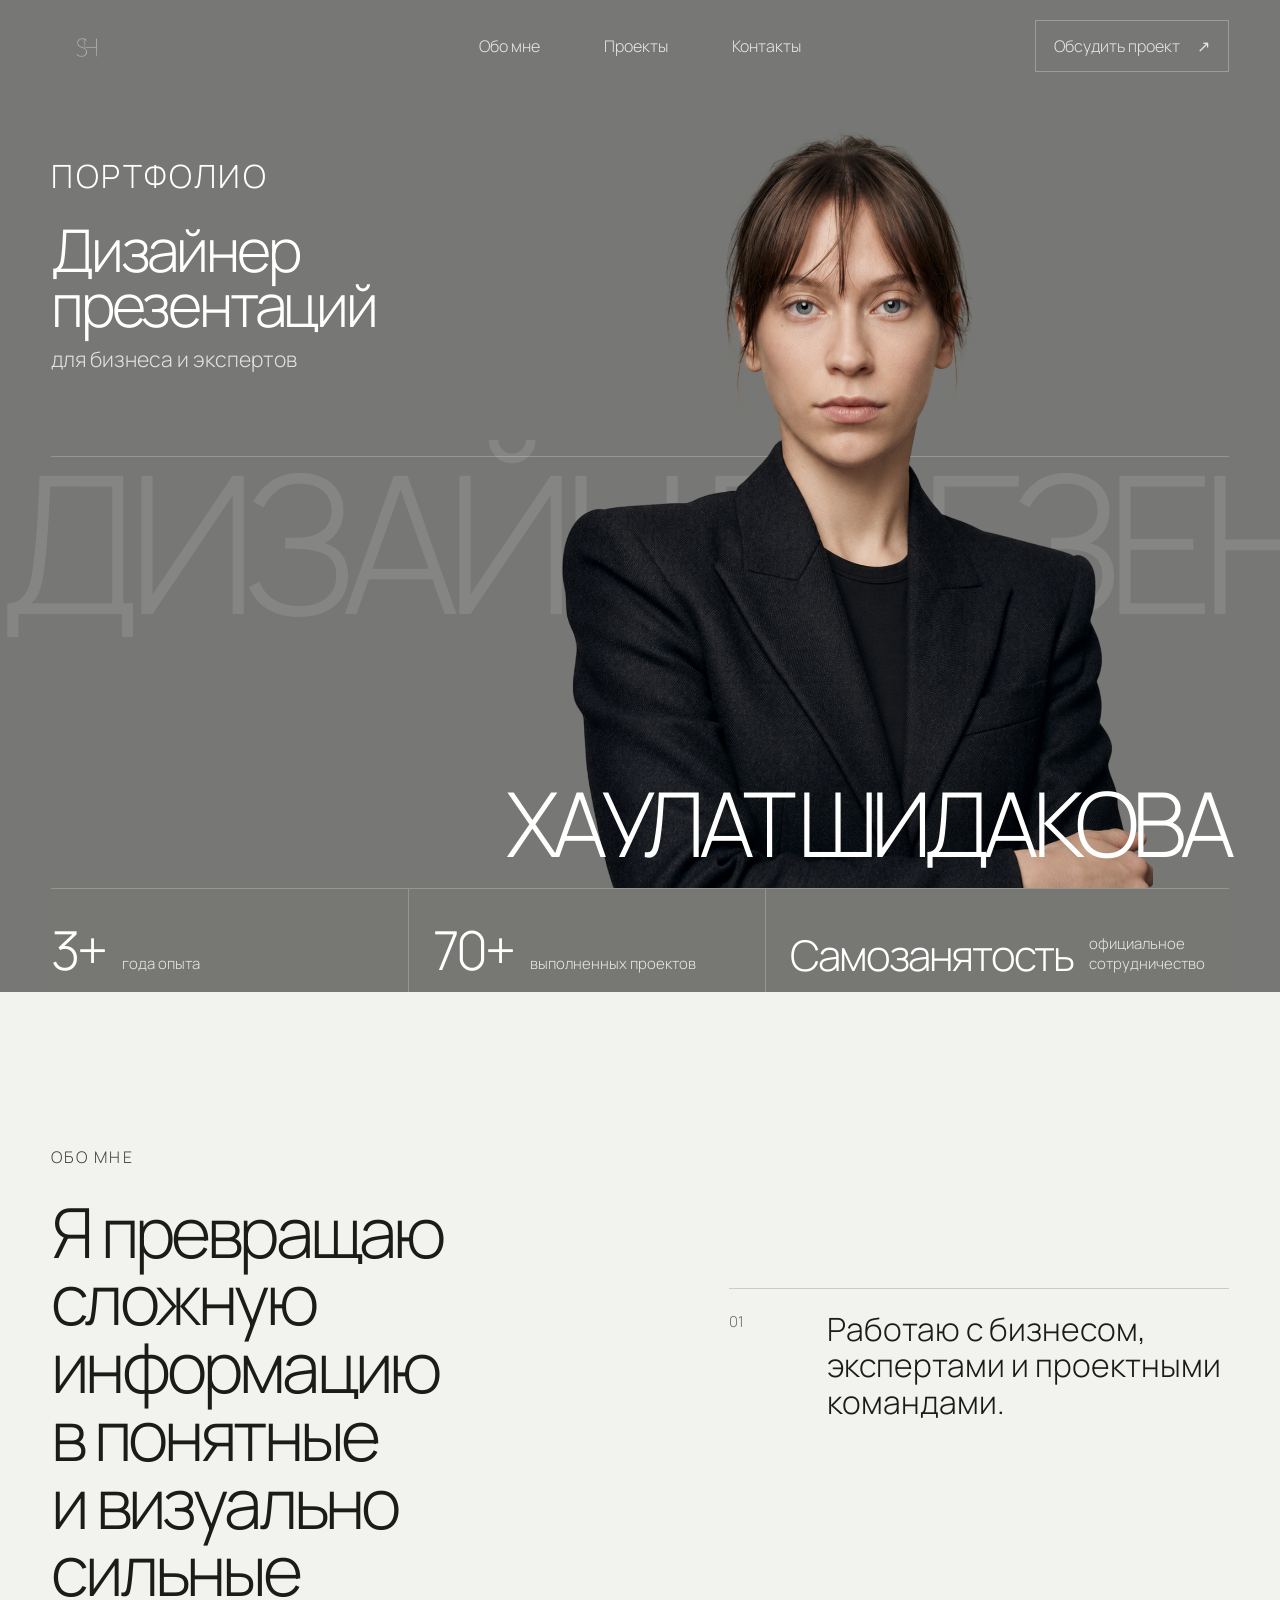
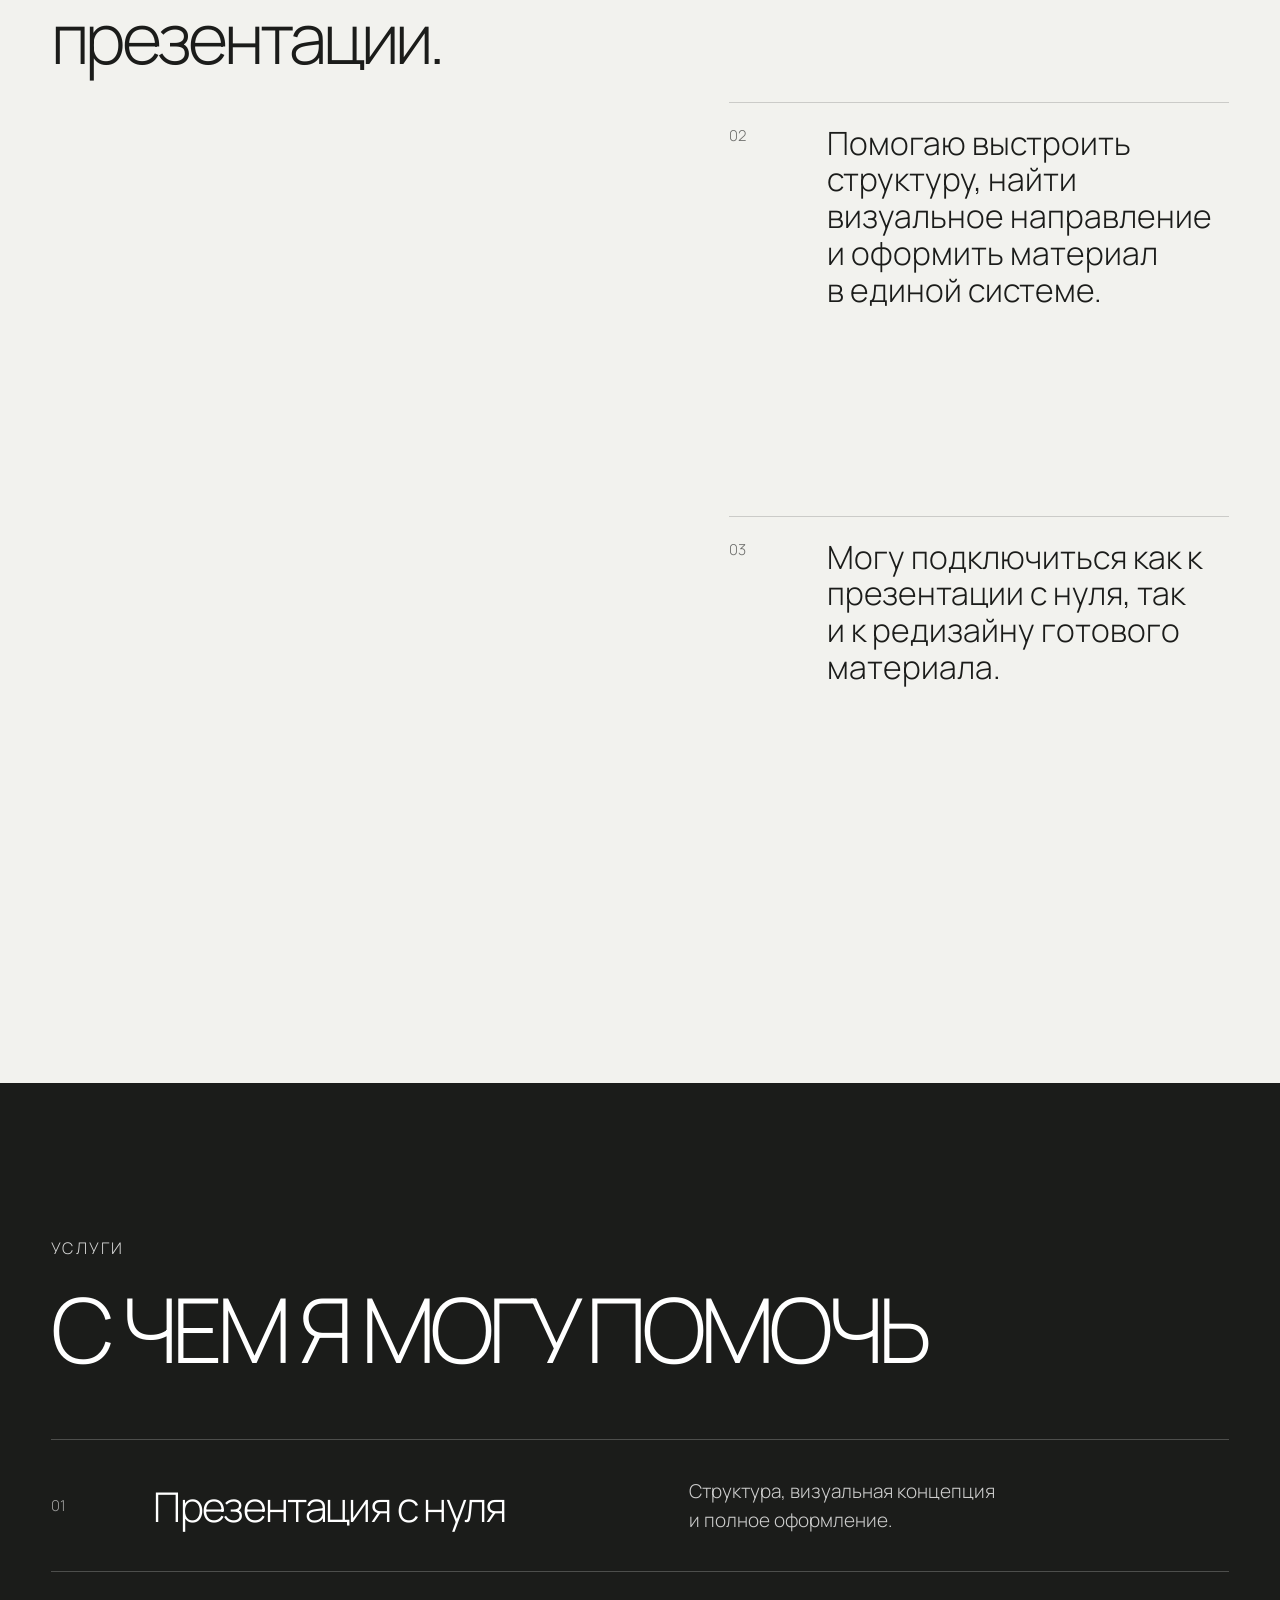
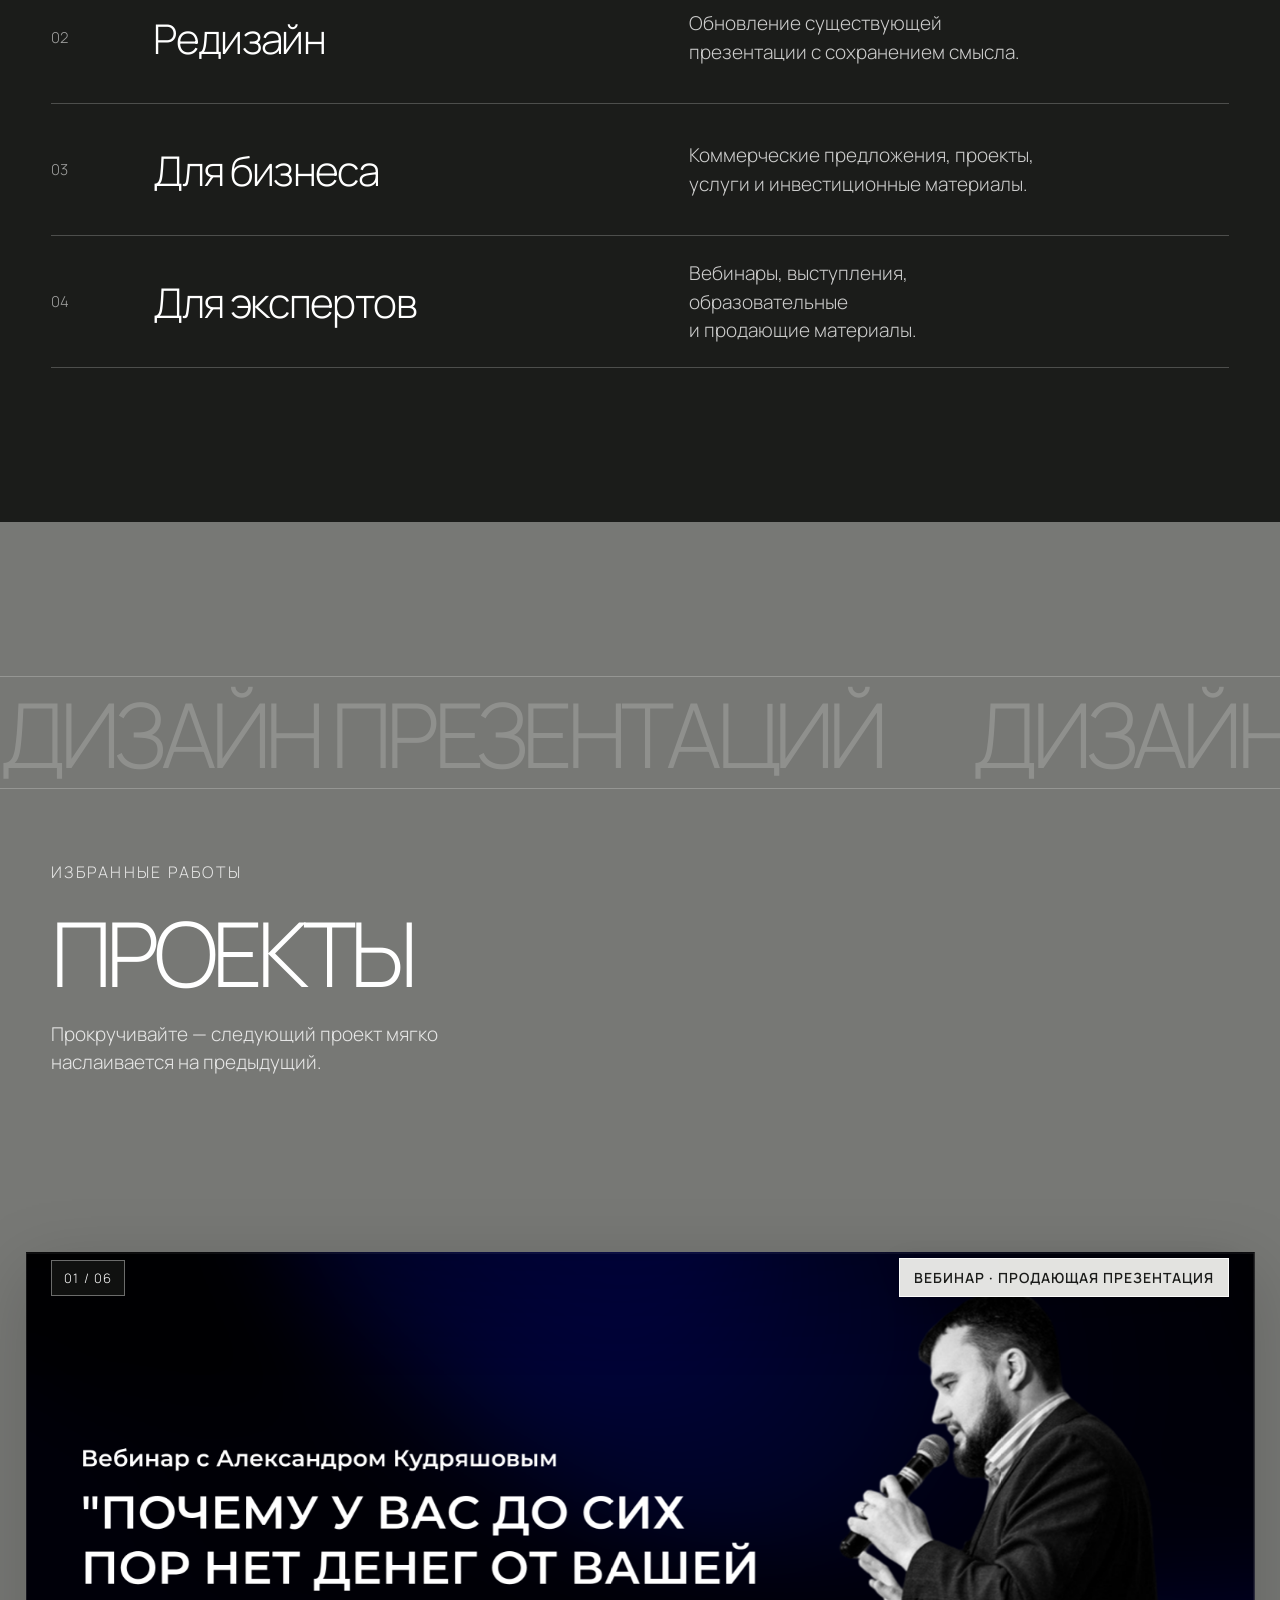
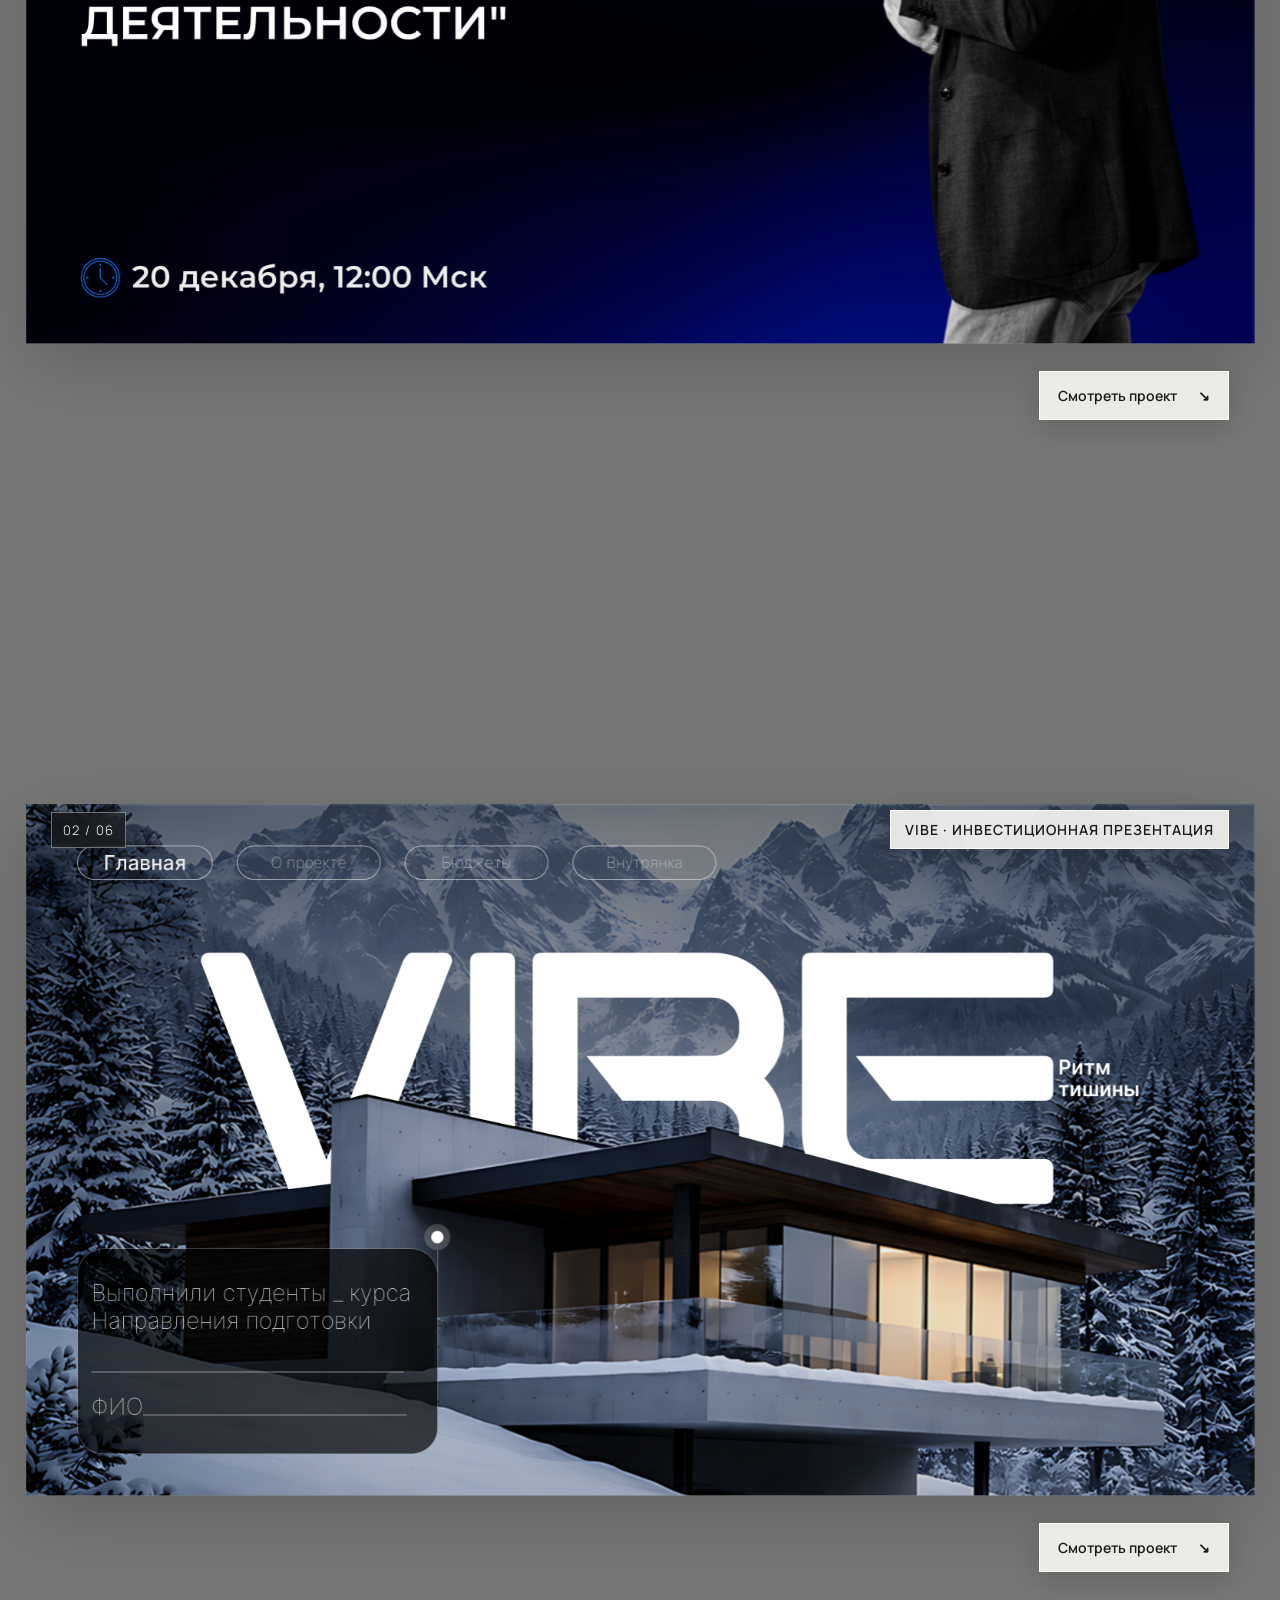
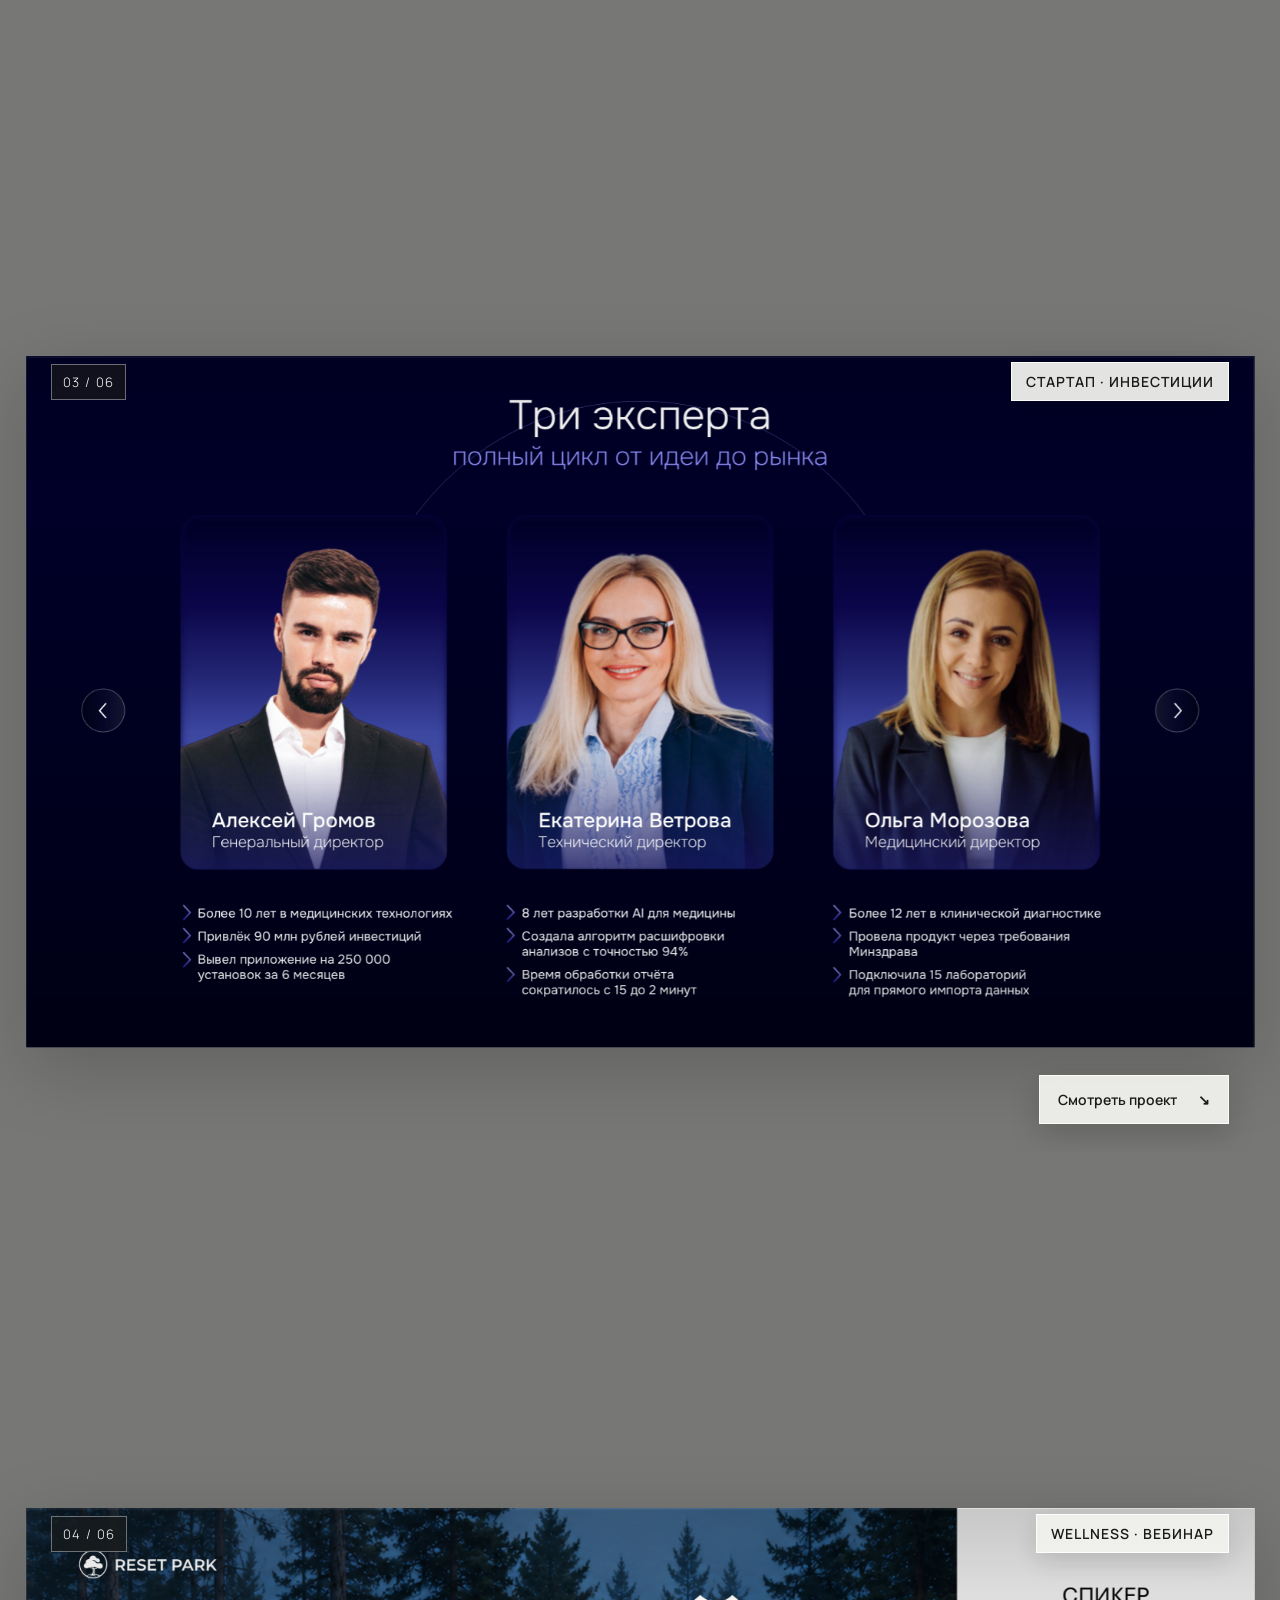
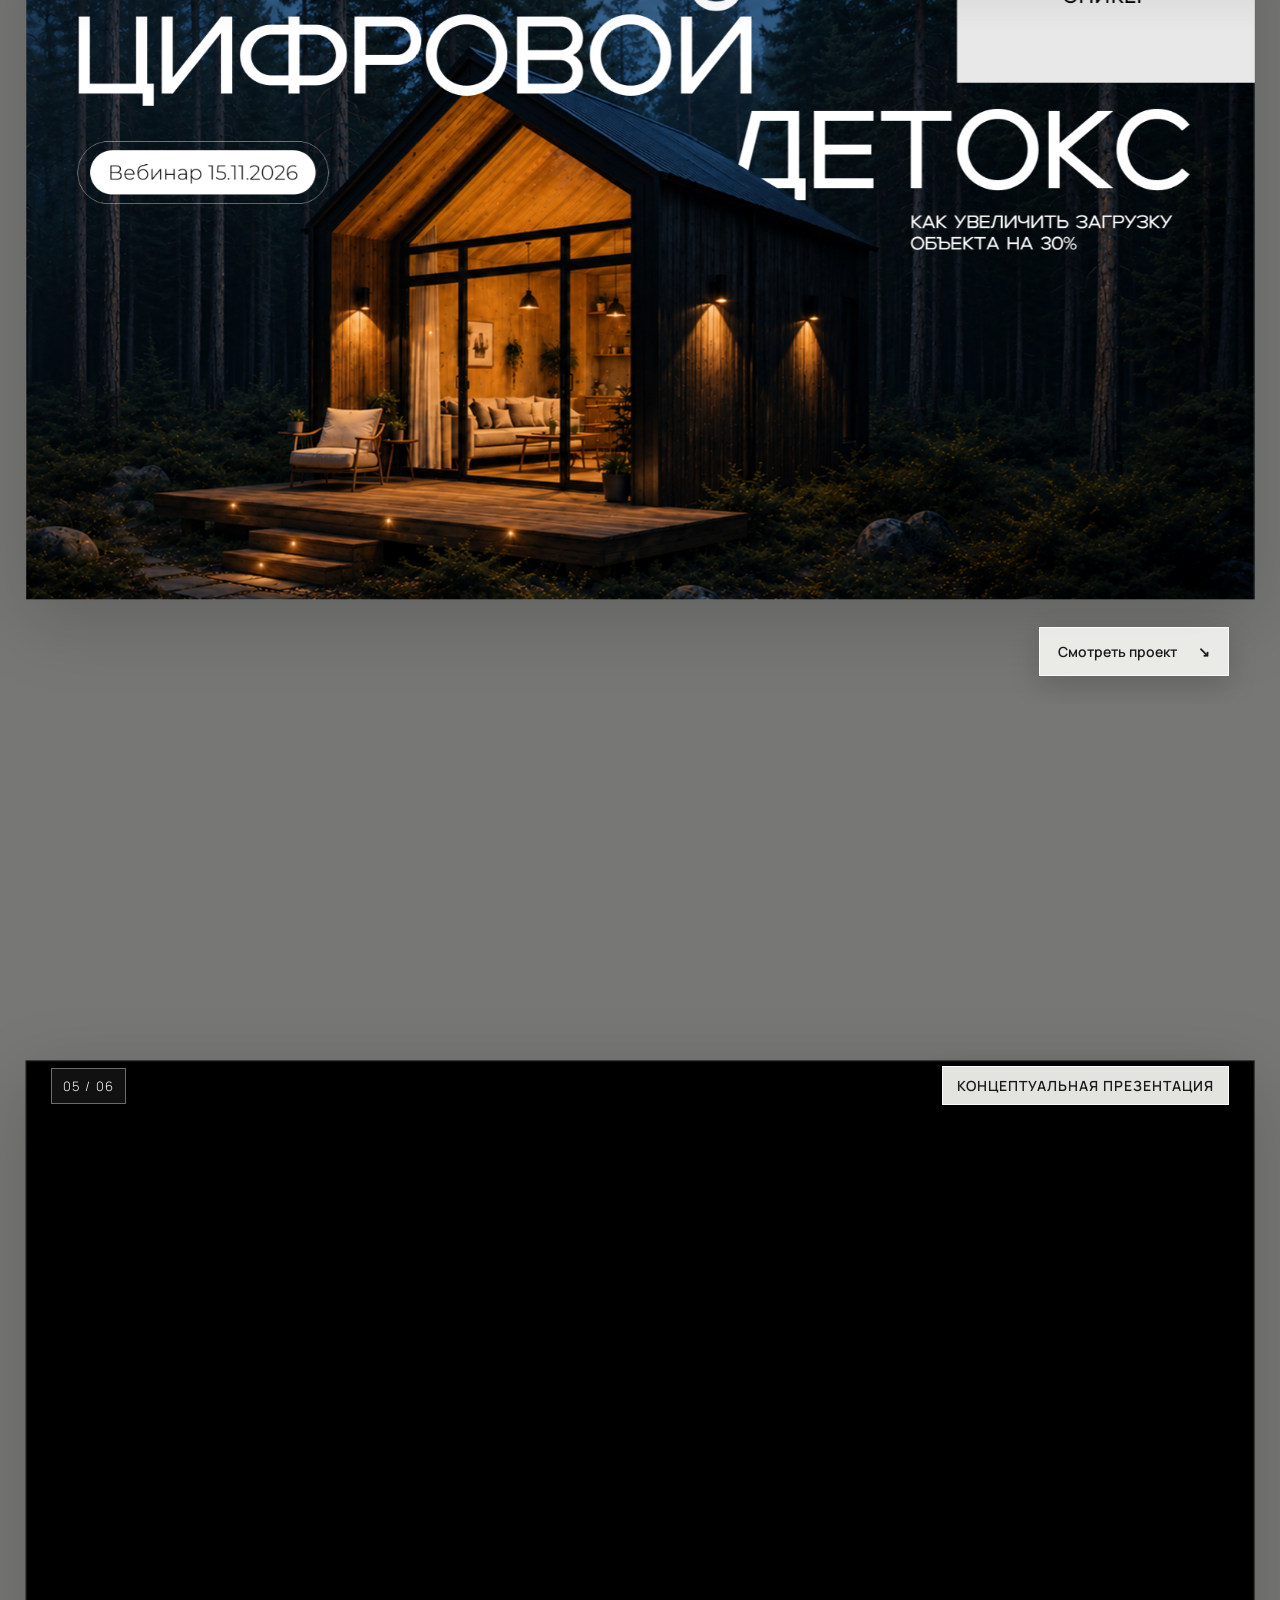
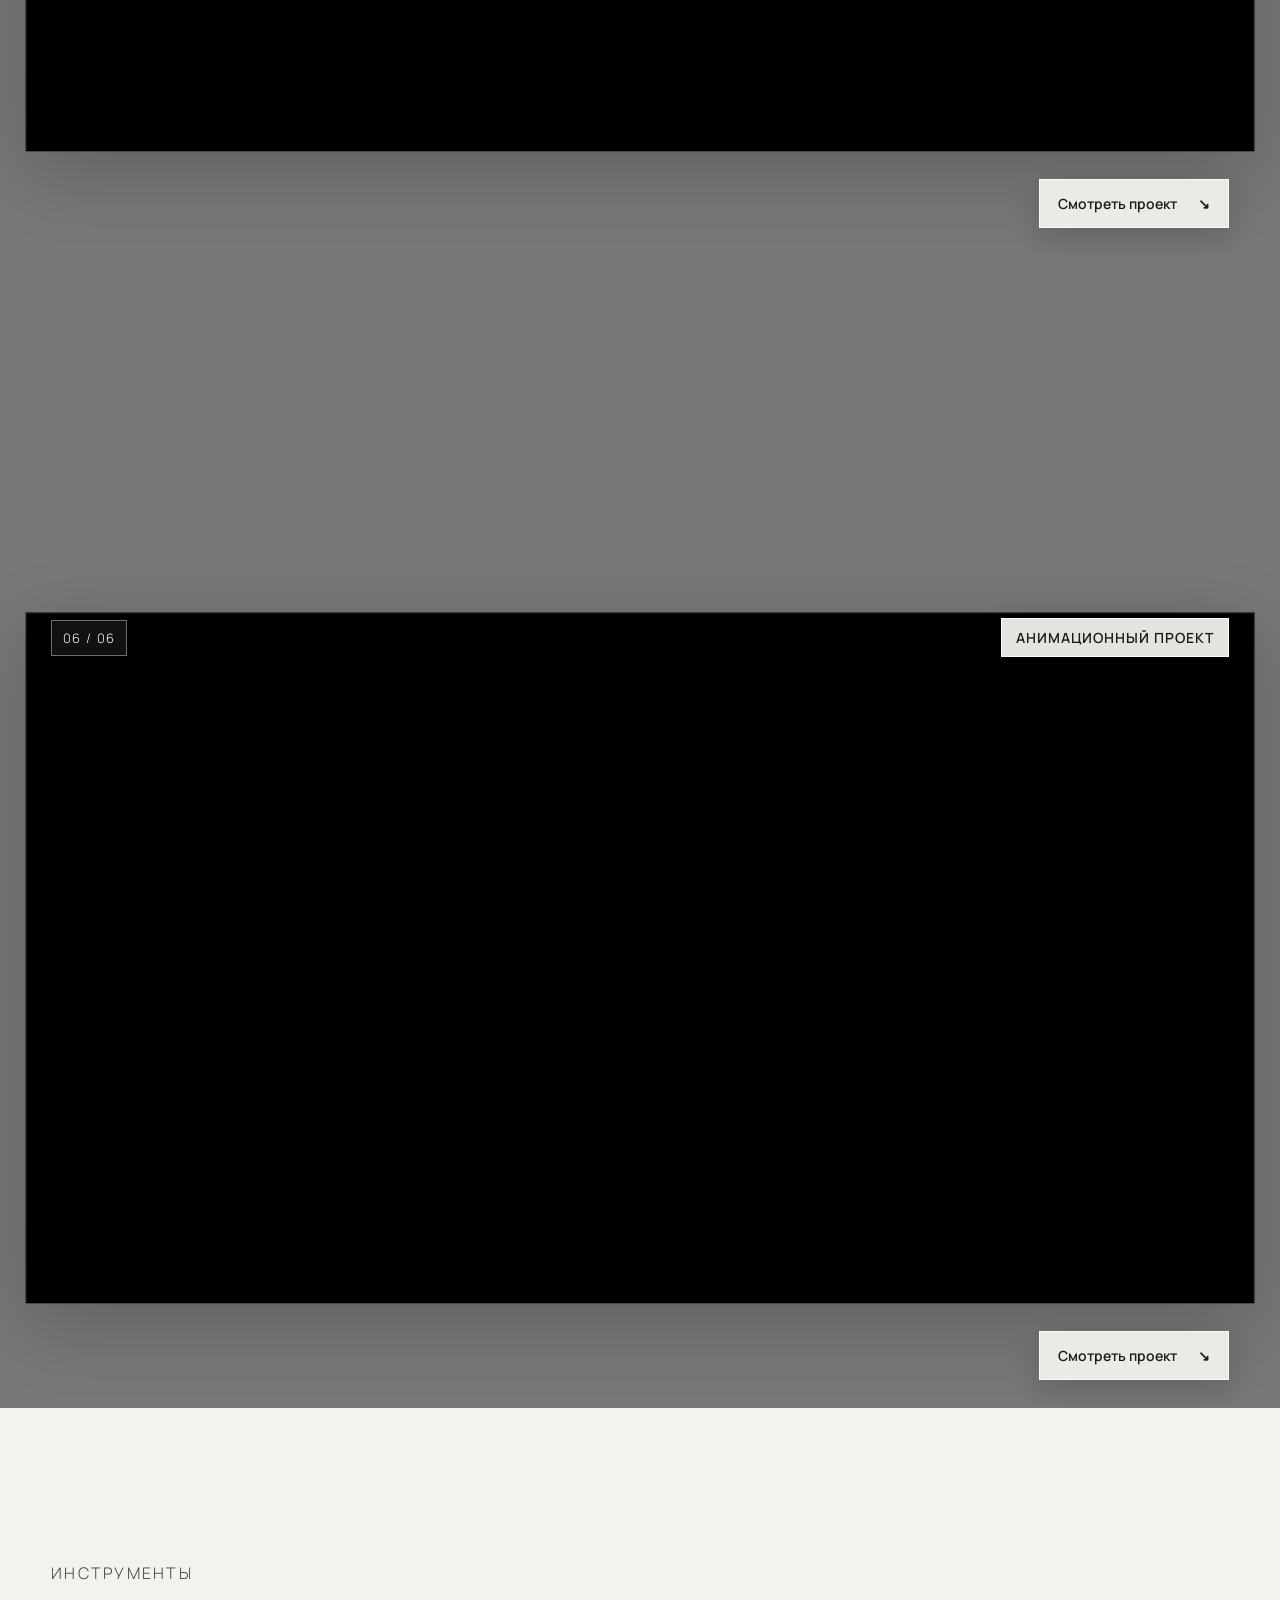
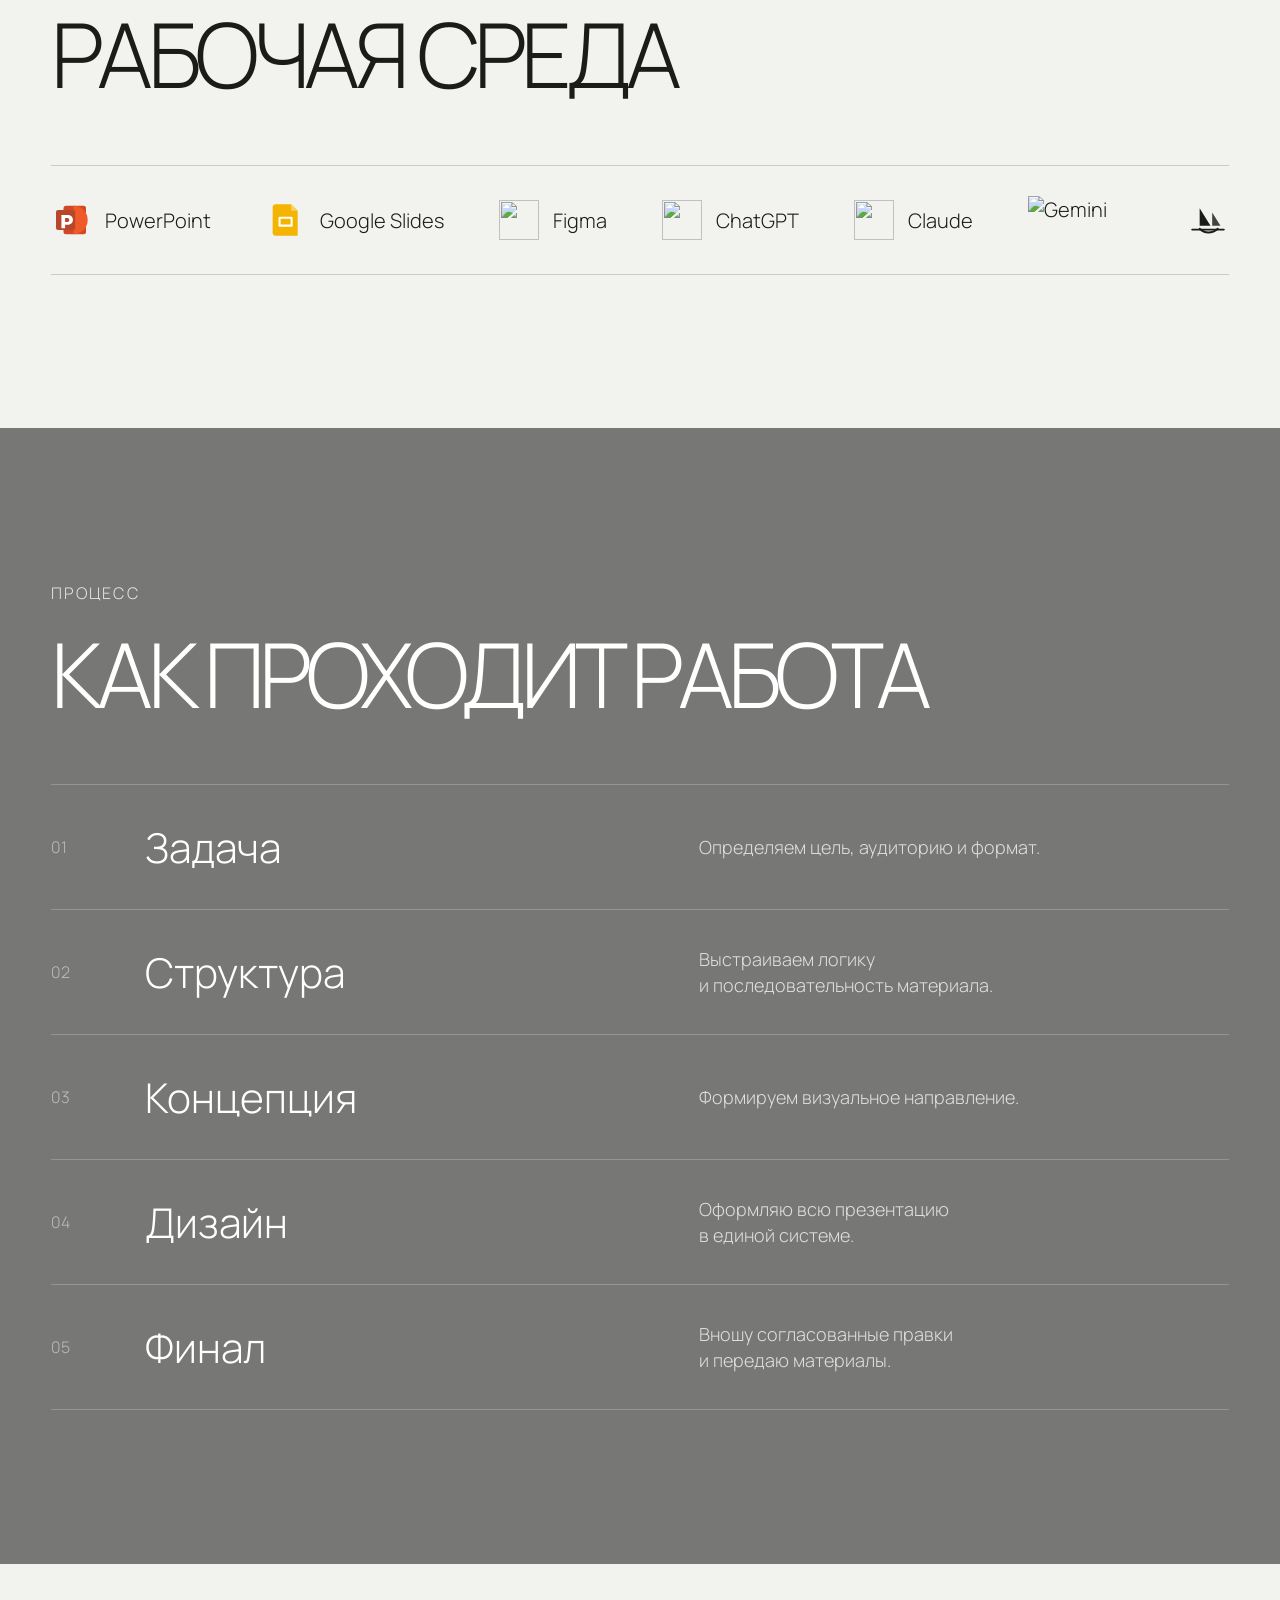
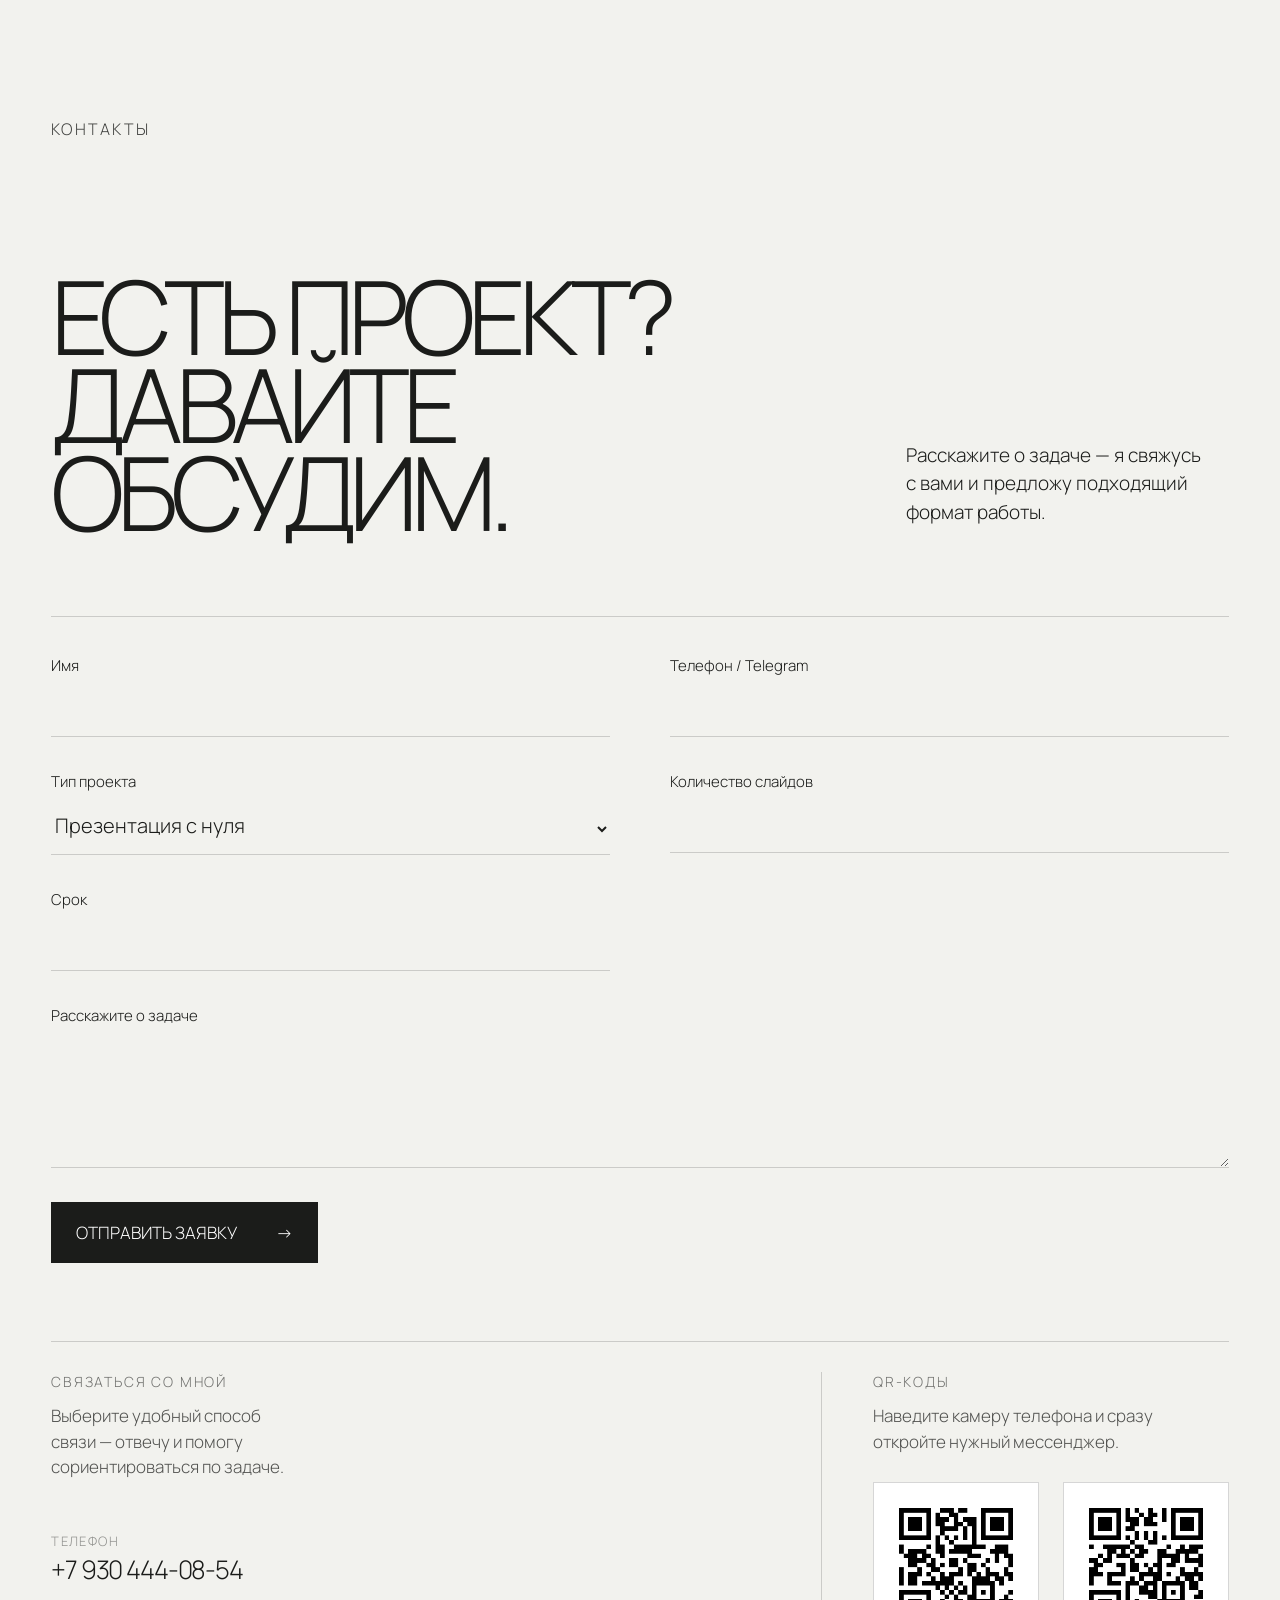
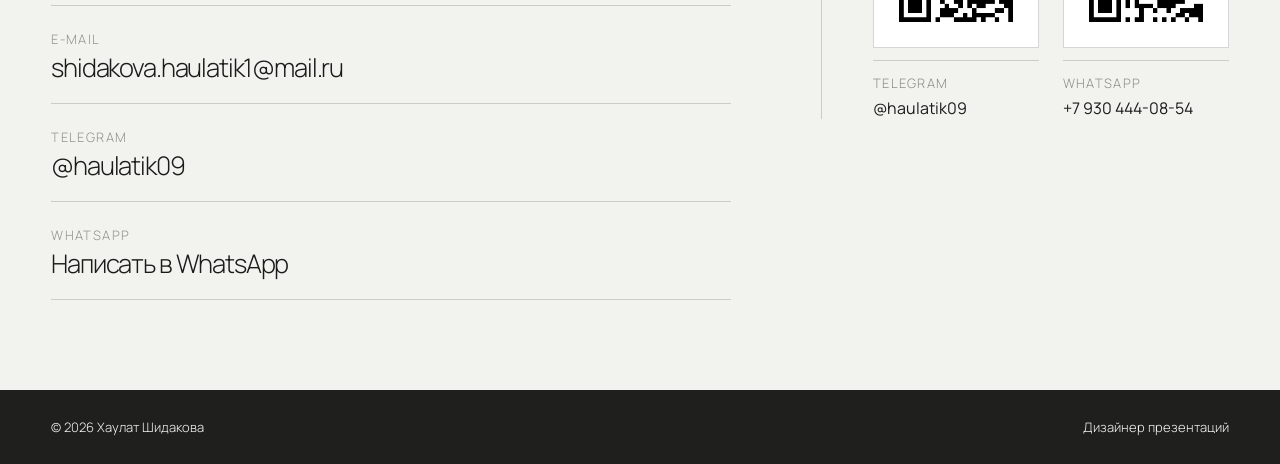
==== index.html @ 5043f8ac "Refresh typography styles on GitHub Pages" ====
<!doctype html>
<html lang="ru">
<head>
  <meta charset="UTF-8" />
  <meta name="viewport" content="width=device-width, initial-scale=1.0" />
  <meta name="description" content="Хаулат Шидакова — дизайнер презентаций для бизнеса и экспертов." />
  <title>Хаулат Шидакова — дизайнер презентаций</title>
  <link rel="preconnect" href="https://fonts.googleapis.com">
  <link rel="preconnect" href="https://fonts.gstatic.com" crossorigin>
  <link href="https://fonts.googleapis.com/css2?family=Manrope:wght@300;400;500;600&display=swap" rel="stylesheet">
  <link rel="preload" as="image" href="assetsportrait-main.png.png" fetchpriority="high" />
  <link rel="stylesheet" href="styles.css?v=20261004-1150" />
  <script src="https://code.iconify.design/iconify-icon/2.1.0/iconify-icon.min.js" defer></script>
  <script src="script.js?v=20261004-0218" defer></script>
</head>
<body>
  <div class="page-grid" aria-hidden="true"></div>

  <header class="site-header">
    <a class="brand" href="#top" aria-label="На главную">
      <img src="assetssh-logo.png.png" alt="SH" class="brand-logo" onerror="this.style.display='none';this.nextElementSibling.style.display='block'">
      <span class="brand-fallback">SH</span>
    </a>
    <nav class="nav" aria-label="Основная навигация">
      <a href="#about">Обо мне</a>
      <a href="#projects">Проекты</a>
      <a href="#contacts">Контакты</a>
    </nav>
    <a class="header-cta" href="#contacts">Обсудить проект <span>↗</span></a>
  </header>

  <main id="top">
    <section class="hero" aria-labelledby="hero-title">
      <div class="hero-ghost" aria-hidden="true">ДИЗАЙН ПРЕЗЕНТАЦИЙ</div>

      <div class="hero-grid">
        <div class="hero-intro reveal">
          <p class="eyebrow">ПОРТФОЛИО</p>
          <h1 id="hero-title">Дизайнер презентаций</h1>
          <p class="hero-niche">для бизнеса и экспертов</p>
        </div>

        <figure class="hero-portrait reveal">
          <img src="assetsportrait-main.png.png" alt="Хаулат Шидакова" fetchpriority="high" decoding="async" onload="this.closest('.hero-portrait').classList.add('photo-ready')" />
          <figcaption class="asset-note">Портрет</figcaption>
        </figure>

        <div class="hero-name reveal" aria-label="Хаулат Шидакова">
          <span>ХАУЛАТ ШИДАКОВА</span>
        </div>
      </div>

      <div class="hero-stats reveal">
        <div class="stat"><strong>3+</strong><span>года опыта</span></div>
        <div class="stat"><strong>70+</strong><span>выполненных проектов</span></div>
        <div class="stat stat-wide"><strong>Самозанятость</strong><span>официальное сотрудничество</span></div>
      </div>
    </section>

    <section class="about section" id="about">
      <div class="section-kicker">ОБО МНЕ</div>
      <div class="about-layout">
        <div class="about-sticky">
          <p>Я превращаю сложную информацию в понятные и визуально сильные презентации.</p>
        </div>
        <div class="about-story">
          <article class="about-step reveal"><span>01</span><p>Работаю с бизнесом, экспертами и проектными командами.</p></article>
          <article class="about-step reveal"><span>02</span><p>Помогаю выстроить структуру, найти визуальное направление и оформить материал в единой системе.</p></article>
          <article class="about-step reveal"><span>03</span><p>Могу подключиться как к презентации с нуля, так и к редизайну готового материала.</p></article>
        </div>
      </div>
    </section>

    <section class="services section" aria-labelledby="services-title">
      <div class="section-kicker">УСЛУГИ</div>
      <h2 class="section-title" id="services-title">С ЧЕМ Я МОГУ ПОМОЧЬ</h2>
      <div class="service-list">
        <div class="service-row"><span>01</span><h3>Презентация с нуля</h3><p>Структура, визуальная концепция и полное оформление.</p><i>↗</i></div>
        <div class="service-row"><span>02</span><h3>Редизайн</h3><p>Обновление существующей презентации с сохранением смысла.</p><i>↗</i></div>
        <div class="service-row"><span>03</span><h3>Для бизнеса</h3><p>Коммерческие предложения, проекты, услуги и инвестиционные материалы.</p><i>↗</i></div>
        <div class="service-row"><span>04</span><h3>Для экспертов</h3><p>Вебинары, выступления, образовательные и продающие материалы.</p><i>↗</i></div>
      </div>
    </section>

    <section class="projects section" id="projects" aria-labelledby="projects-title">
      <div class="projects-marquee" aria-hidden="true">
        <div class="projects-marquee-track">
          <span>ДИЗАЙН ПРЕЗЕНТАЦИЙ</span>
          <span>ДИЗАЙН ПРЕЗЕНТАЦИЙ</span>
        </div>
      </div>

      <div class="projects-heading">
        <div class="section-kicker">ИЗБРАННЫЕ РАБОТЫ</div>
        <h2 class="section-title" id="projects-title">ПРОЕКТЫ</h2>
        <p>Прокручивайте — следующий проект мягко наслаивается на предыдущий.</p>
      </div>

      <div class="project-stack" id="projectStack">
        <article class="project-stage" data-project="webinar">
          <div class="project-card project-card--dark">
            <div class="project-meta"><span>01 / 06</span><span>ВЕБИНАР · ПРОДАЮЩАЯ ПРЕЗЕНТАЦИЯ</span></div>
            <figure class="project-media open-project" data-project="webinar" role="button" tabindex="0" aria-label="Открыть проект">
              <img src="assetsprojectswebinar-cover.png.png" alt="Продающая презентация для вебинара" />
              <figcaption class="asset-note">assetsprojectswebinar-cover.png.png</figcaption>
            </figure>
            <button class="project-open-hint open-project" data-project="webinar">Смотреть проект <span>↘</span></button>
          </div>
        </article>

        <article class="project-stage" data-project="vibe">
          <div class="project-card project-card--light">
            <div class="project-meta"><span>02 / 06</span><span>VIBE · ИНВЕСТИЦИОННАЯ ПРЕЗЕНТАЦИЯ</span></div>
            <figure class="project-media open-project" data-project="vibe" role="button" tabindex="0" aria-label="Открыть проект">
              <img src="assetsprojectsvibe-cover.png.png" alt="VIBE — инвестиционная презентация" />
              <figcaption class="asset-note">assetsprojectsvibe-cover.png.png</figcaption>
            </figure>
            <button class="project-open-hint open-project" data-project="vibe">Смотреть проект <span>↘</span></button>
          </div>
        </article>

        <article class="project-stage" data-project="investors">
          <div class="project-card project-card--dark">
            <div class="project-meta"><span>03 / 06</span><span>СТАРТАП · ИНВЕСТИЦИИ</span></div>
            <figure class="project-media open-project" data-project="investors" role="button" tabindex="0" aria-label="Открыть проект">
              <img src="assetsprojectsinvestors-cover.png.png" alt="Презентация для инвесторов" />
              <figcaption class="asset-note">assetsprojectsinvestors-cover.png.png</figcaption>
            </figure>
            <button class="project-open-hint open-project" data-project="investors">Смотреть проект <span>↘</span></button>
          </div>
        </article>

        <article class="project-stage" data-project="detox">
          <div class="project-card project-card--light">
            <div class="project-meta"><span>04 / 06</span><span>WELLNESS · ВЕБИНАР</span></div>
            <figure class="project-media open-project" data-project="detox" role="button" tabindex="0" aria-label="Открыть проект">
              <img src="assetsprojectsdigital-detox-cover.png.png" alt="Цифровой детокс" />
              <figcaption class="asset-note">assetsprojectsdigital-detox-cover.png.png</figcaption>
            </figure>
            <button class="project-open-hint open-project" data-project="detox">Смотреть проект <span>↘</span></button>
          </div>
        </article>

        <article class="project-stage" data-project="alyi-put">
          <div class="project-card project-card--dark">
            <div class="project-meta"><span>05 / 06</span><span>КОНЦЕПТУАЛЬНАЯ ПРЕЗЕНТАЦИЯ</span></div>
            <figure class="project-media open-project" data-project="alyi-put" role="button" tabindex="0" aria-label="Открыть проект">
              <video class="project-video" src="alyi-put.mp4.mp4" autoplay muted loop playsinline preload="metadata" aria-label="Алый Путь — анимированный титульный слайд"></video>
            </figure>
            <button class="project-open-hint open-project" data-project="alyi-put">Смотреть проект <span>↘</span></button>
          </div>
        </article>

        <article class="project-stage" data-project="animated">
          <div class="project-card project-card--light">
            <div class="project-meta"><span>06 / 06</span><span>АНИМАЦИОННЫЙ ПРОЕКТ</span></div>
            <figure class="project-media open-project" data-project="animated" role="button" tabindex="0" aria-label="Открыть проект">
              <video class="project-video" src="animated-project.mp4.mp4" autoplay muted loop playsinline preload="metadata" aria-label="Анимационный проект"></video>
            </figure>
            <button class="project-open-hint open-project" data-project="animated">Смотреть проект <span>↘</span></button>
          </div>
        </article>
      </div>
    </section>

    <section class="tools section" aria-labelledby="tools-title">
      <div class="section-kicker">ИНСТРУМЕНТЫ</div>
      <h2 class="section-title" id="tools-title">РАБОЧАЯ СРЕДА</h2>
      <div class="tool-marquee" aria-label="Инструменты">
        <div class="tool-track">
          <div class="tool-set">
            <div class="tool"><svg class="tool-logo tool-logo--inline" viewBox="0 0 48 48" aria-hidden="true">
  <rect x="15" y="7" width="27" height="34" rx="3" fill="#D24726"/>
  <path d="M27 7a17 17 0 1 1 0 34V7Z" fill="#F05A28"/>
  <rect x="6" y="12" width="23" height="24" rx="2.5" fill="#B7472A"/>
  <path d="M12.5 18h7.1c4.2 0 6.7 2.1 6.7 5.7 0 3.8-2.8 6.1-7.1 6.1h-2.3V34h-4.4V18Zm4.4 3.6v4.7h2c1.9 0 3-.8 3-2.4 0-1.5-1-2.3-2.9-2.3h-2.1Z" fill="#fff"/>
</svg><span>PowerPoint</span></div>
            <div class="tool"><svg class="tool-logo tool-logo--inline" viewBox="0 0 48 48" aria-hidden="true">
  <path d="M12 5h18l8 8v30H12a4 4 0 0 1-4-4V9a4 4 0 0 1 4-4Z" fill="#F4B400"/>
  <path d="M30 5v8h8Z" fill="#F8D15C"/>
  <rect x="15" y="20" width="17" height="12" rx="1.5" fill="#fff"/>
  <rect x="17.5" y="22.5" width="12" height="7" rx=".8" fill="#F4B400"/>
</svg><span>Google Slides</span></div>
            <div class="tool"><img class="tool-logo" src="https://api.iconify.design/logos/figma.svg" alt=""><span>Figma</span></div>
            <div class="tool"><img class="tool-logo" src="https://api.iconify.design/simple-icons/openai.svg" alt=""><span>ChatGPT</span></div>
            <div class="tool"><img class="tool-logo" src="https://api.iconify.design/logos/claude-icon.svg" alt=""><span>Claude</span></div>
            <div class="tool tool--logo-only tool--gemini"><img class="tool-logo tool-logo--wide" src="https://api.iconify.design/logos/google-gemini.svg" alt="Gemini"></div>
            <div class="tool"><svg class="tool-logo tool-logo--inline tool-logo--midjourney" viewBox="0 0 48 48" aria-hidden="true">
  <path d="M5 35.5h38" fill="none" stroke="currentColor" stroke-width="2.2" stroke-linecap="round"/>
  <path d="M14 32V10l13 21H14Z" fill="currentColor"/>
  <path d="M29 31V15l10 16H29Z" fill="currentColor" opacity=".82"/>
  <path d="M14 34.5c3.2 3.3 6.7 4.5 10.5 4.5 4.2 0 8-1.5 11.2-4.5" fill="none" stroke="currentColor" stroke-width="2.2" stroke-linecap="round"/>
</svg><span>Midjourney</span></div>
            <div class="tool tool--logo-only"><img class="tool-logo tool-logo--wide" src="https://api.iconify.design/logos/grok.svg" alt="Grok"></div>
            <div class="tool"><img class="tool-logo" src="https://api.iconify.design/simple-icons/deepseek.svg" alt=""><span>DeepSeek</span></div>
            <div class="tool"><img class="tool-logo" src="https://api.iconify.design/arcticons/yandex-alice.svg" alt=""><span>Алиса</span></div>
          </div>
          <div class="tool-set">
            <div class="tool"><svg class="tool-logo tool-logo--inline" viewBox="0 0 48 48" aria-hidden="true">
  <rect x="15" y="7" width="27" height="34" rx="3" fill="#D24726"/>
  <path d="M27 7a17 17 0 1 1 0 34V7Z" fill="#F05A28"/>
  <rect x="6" y="12" width="23" height="24" rx="2.5" fill="#B7472A"/>
  <path d="M12.5 18h7.1c4.2 0 6.7 2.1 6.7 5.7 0 3.8-2.8 6.1-7.1 6.1h-2.3V34h-4.4V18Zm4.4 3.6v4.7h2c1.9 0 3-.8 3-2.4 0-1.5-1-2.3-2.9-2.3h-2.1Z" fill="#fff"/>
</svg><span>PowerPoint</span></div>
            <div class="tool"><svg class="tool-logo tool-logo--inline" viewBox="0 0 48 48" aria-hidden="true">
  <path d="M12 5h18l8 8v30H12a4 4 0 0 1-4-4V9a4 4 0 0 1 4-4Z" fill="#F4B400"/>
  <path d="M30 5v8h8Z" fill="#F8D15C"/>
  <rect x="15" y="20" width="17" height="12" rx="1.5" fill="#fff"/>
  <rect x="17.5" y="22.5" width="12" height="7" rx=".8" fill="#F4B400"/>
</svg><span>Google Slides</span></div>
            <div class="tool"><img class="tool-logo" src="https://api.iconify.design/logos/figma.svg" alt=""><span>Figma</span></div>
            <div class="tool"><img class="tool-logo" src="https://api.iconify.design/simple-icons/openai.svg" alt=""><span>ChatGPT</span></div>
            <div class="tool"><img class="tool-logo" src="https://api.iconify.design/logos/claude-icon.svg" alt=""><span>Claude</span></div>
            <div class="tool tool--logo-only tool--gemini"><img class="tool-logo tool-logo--wide" src="https://api.iconify.design/logos/google-gemini.svg" alt="Gemini"></div>
            <div class="tool"><svg class="tool-logo tool-logo--inline tool-logo--midjourney" viewBox="0 0 48 48" aria-hidden="true">
  <path d="M5 35.5h38" fill="none" stroke="currentColor" stroke-width="2.2" stroke-linecap="round"/>
  <path d="M14 32V10l13 21H14Z" fill="currentColor"/>
  <path d="M29 31V15l10 16H29Z" fill="currentColor" opacity=".82"/>
  <path d="M14 34.5c3.2 3.3 6.7 4.5 10.5 4.5 4.2 0 8-1.5 11.2-4.5" fill="none" stroke="currentColor" stroke-width="2.2" stroke-linecap="round"/>
</svg><span>Midjourney</span></div>
            <div class="tool tool--logo-only"><img class="tool-logo tool-logo--wide" src="https://api.iconify.design/logos/grok.svg" alt="Grok"></div>
            <div class="tool"><img class="tool-logo" src="https://api.iconify.design/simple-icons/deepseek.svg" alt=""><span>DeepSeek</span></div>
            <div class="tool"><img class="tool-logo" src="https://api.iconify.design/arcticons/yandex-alice.svg" alt=""><span>Алиса</span></div>
          </div>
        </div>
      </div>
    </section>

    <section class="process section" aria-labelledby="process-title">
      <div class="section-kicker">ПРОЦЕСС</div>
      <h2 class="section-title" id="process-title">КАК ПРОХОДИТ РАБОТА</h2>
      <ol class="process-list">
        <li><span>01</span><strong>Задача</strong><p>Определяем цель, аудиторию и формат.</p></li>
        <li><span>02</span><strong>Структура</strong><p>Выстраиваем логику и последовательность материала.</p></li>
        <li><span>03</span><strong>Концепция</strong><p>Формируем визуальное направление.</p></li>
        <li><span>04</span><strong>Дизайн</strong><p>Оформляю всю презентацию в единой системе.</p></li>
        <li><span>05</span><strong>Финал</strong><p>Вношу согласованные правки и передаю материалы.</p></li>
      </ol>
    </section>

    <section class="contact section" id="contacts" aria-labelledby="contact-title">
      <div class="contact-head">
        <div class="section-kicker">КОНТАКТЫ</div>
        <h2 id="contact-title">ЕСТЬ ПРОЕКТ?<br>ДАВАЙТЕ ОБСУДИМ.</h2>
        <p>Расскажите о задаче — я свяжусь с вами и предложу подходящий формат работы.</p>
      </div>

      <form class="contact-form" id="contactForm">
        <label>Имя<input type="text" name="name" required></label>
        <label>Телефон / Telegram<input type="text" name="contact" required></label>
        <label>Тип проекта
          <select name="type">
            <option>Презентация с нуля</option>
            <option>Редизайн</option>
            <option>Вебинар</option>
            <option>Коммерческое предложение</option>
            <option>Инвестиционная презентация</option>
            <option>Другое</option>
          </select>
        </label>
        <label>Количество слайдов<input type="text" name="slides"></label>
        <label>Срок<input type="text" name="deadline"></label>
        <label class="field-wide">Расскажите о задаче<textarea name="message" rows="4" required></textarea></label>
        <button class="submit-btn" type="submit">ОТПРАВИТЬ ЗАЯВКУ <span>→</span></button>
      </form>

      <div class="contact-connect">
        <div class="contact-directory">
          <div class="contact-directory-head">
            <span>СВЯЗАТЬСЯ СО МНОЙ</span>
            <p>Выберите удобный способ связи — отвечу и помогу сориентироваться по задаче.</p>
          </div>

          <a class="contact-line" href="tel:+79304440854">
            <div>
              <span>Телефон</span>
              <strong>+7 930 444-08-54</strong>
            </div>
            <iconify-icon icon="solar:phone-linear"></iconify-icon>
          </a>

          <a class="contact-line" href="mailto:shidakova.haulatik1@mail.ru">
            <div>
              <span>E-mail</span>
              <strong>shidakova.haulatik1@mail.ru</strong>
            </div>
            <iconify-icon icon="solar:letter-linear"></iconify-icon>
          </a>

          <a class="contact-line" href="https://t.me/haulatik09" target="_blank" rel="noreferrer">
            <div>
              <span>Telegram</span>
              <strong>@haulatik09</strong>
            </div>
            <iconify-icon icon="logos:telegram"></iconify-icon>
          </a>

          <a class="contact-line" href="https://wa.me/79304440854" target="_blank" rel="noreferrer">
            <div>
              <span>WhatsApp</span>
              <strong>Написать в WhatsApp</strong>
            </div>
            <iconify-icon icon="logos:whatsapp-icon"></iconify-icon>
          </a>
        </div>

        <div class="contact-qr-panel">
          <div class="contact-qr-head">
            <span>QR-КОДЫ</span>
            <p>Наведите камеру телефона и сразу откройте нужный мессенджер.</p>
          </div>

          <div class="contact-qr-grid">
            <a class="qr-item" href="https://t.me/haulatik09" target="_blank" rel="noreferrer">
              <img src="[data-uri]" alt="QR-код Telegram @haulatik09">
              <div><span>Telegram</span><strong>@haulatik09</strong></div>
            </a>
            <a class="qr-item" href="https://wa.me/79304440854" target="_blank" rel="noreferrer">
              <img src="[data-uri]" alt="QR-код WhatsApp">
              <div><span>WhatsApp</span><strong>+7 930 444-08-54</strong></div>
            </a>
          </div>
        </div>
      </div>
    </section>
  </main>

  <footer class="footer">
    <span>© 2026 Хаулат Шидакова</span>
    <span>Дизайнер презентаций</span>
  </footer>

  <aside class="project-drawer" id="projectDrawer" aria-hidden="true">
    <div class="drawer-backdrop" data-close-drawer></div>
    <div class="drawer-sheet" role="dialog" aria-modal="true" aria-labelledby="drawerTitle">
      <button class="drawer-close" data-close-drawer>Свернуть ↑</button>
      <div class="drawer-head">
        <div class="drawer-label" id="drawerLabel"></div>
        <h2 id="drawerTitle"></h2>
      </div>
      <div class="drawer-two">
        <section><span>Задача</span><p id="drawerTask"></p></section>
        <section><span>Результат</span><p id="drawerResult"></p></section>
      </div>
      <div class="drawer-media">
        <div class="drawer-preview-wrap">
          <img id="drawerPreview" src="" alt="">
          <video id="drawerVideo" muted loop playsinline controls hidden></video>
          <button class="animation-btn" id="drawerAnimationBtn" hidden>Смотреть анимацию ▶</button>
        </div>
        <div class="drawer-gallery" id="drawerGallery"></div>
      </div>
    </div>
  </aside>
</body>
</html>
---- styles.css ----
:root{
  --bg:#777875;
  --graphite:#1b1c1a;
  --graphite-2:#292a28;
  --paper:#f2f2ee;
  --white:#fff;
  --line:rgba(255,255,255,.22);
  --dark-line:rgba(0,0,0,.16);
  --pad:clamp(22px,4vw,78px);
  --header-h:92px;
  --radius:0px;
}
*{box-sizing:border-box}
html{scroll-behavior:smooth}
body{
  margin:0;
  font-family:"Manrope",Arial,sans-serif;
  background:var(--bg);
  color:var(--white);
  overflow-x:hidden;
  font-weight:300;
}
button,input,select,textarea{font:inherit}
a{color:inherit;text-decoration:none}
button{color:inherit}
img{display:block;max-width:100%}
.page-grid{
  position:fixed;inset:0;pointer-events:none;z-index:1000;opacity:.18;
  background:
    linear-gradient(to right,transparent calc(25% - .5px),rgba(255,255,255,.28) 25%,transparent calc(25% + .5px)),
    linear-gradient(to right,transparent calc(50% - .5px),rgba(255,255,255,.28) 50%,transparent calc(50% + .5px)),
    linear-gradient(to right,transparent calc(75% - .5px),rgba(255,255,255,.28) 75%,transparent calc(75% + .5px));
}
.site-header{
  position:fixed;top:0;left:0;right:0;height:var(--header-h);z-index:900;
  display:grid;grid-template-columns:1fr auto 1fr;align-items:center;
  padding:0 var(--pad);border-bottom:1px solid transparent;
  transition:background .35s,border-color .35s,backdrop-filter .35s;
}
.site-header.scrolled{background:rgba(40,40,38,.66);backdrop-filter:blur(16px);border-color:rgba(255,255,255,.12)}
.brand{justify-self:start;display:flex;align-items:center;min-width:72px}
.brand-logo{width:72px;max-height:52px;object-fit:contain;filter:brightness(0) invert(1);opacity:.96}
.brand-fallback{display:none;font-size:17px;letter-spacing:.1em}
.nav{display:flex;gap:clamp(26px,5vw,78px);font-size:16px}
.nav a,.header-cta{opacity:.82;transition:opacity .25s,transform .25s}
.nav a:hover,.header-cta:hover{opacity:1}
.header-cta{justify-self:end;border:1px solid rgba(255,255,255,.34);padding:14px 18px}
.header-cta span{display:inline-block;margin-left:14px;transition:transform .25s}
.header-cta:hover span{transform:translate(4px,-4px)}

.hero{
  min-height:100svh;
  padding:calc(var(--header-h) + 24px) var(--pad) 0;
  display:grid;
  grid-template-rows:1fr auto;
  position:relative;
  overflow:hidden;
  background:var(--bg);
}
.hero:before{
  content:"";
  position:absolute;
  left:var(--pad);
  right:var(--pad);
  top:46%;
  border-top:1px solid var(--line);
  z-index:0;
}
.hero-ghost{
  position:absolute;
  left:0;
  top:47%;
  z-index:1;
  width:max-content;
  white-space:nowrap;
  font-size:clamp(110px,15vw,290px);
  line-height:.78;
  letter-spacing:-.07em;
  font-weight:300;
  color:rgba(255,255,255,.11);
  pointer-events:none;
  animation:heroGhostMove 24s linear infinite alternate;
}
@keyframes heroGhostMove{
  from{transform:translate3d(34vw,-50%,0)}
  to{transform:translate3d(-34vw,-50%,0)}
}
.hero-grid{
  position:relative;
  z-index:2;
  display:grid;
  grid-template-columns:minmax(310px,.78fr) minmax(560px,1.7fr);
  grid-template-rows:auto 1fr auto;
  column-gap:clamp(34px,4vw,76px);
  min-height:0;
  align-items:start;
}
.hero-intro{
  grid-column:1;
  grid-row:1;
  padding-top:38px;
  z-index:5;
  max-width:520px;
}
.eyebrow{
  font-size:clamp(26px,2.5vw,44px);
  letter-spacing:.08em;
  margin:0 0 24px;
}
.hero-intro h1{
  font-size:clamp(42px,4.6vw,84px);
  line-height:.94;
  letter-spacing:-.055em;
  font-weight:300;
  margin:0;
  max-width:8.5ch;
}
.hero-niche{
  font-size:clamp(21px,1.65vw,32px);
  line-height:1.1;
  margin:14px 0 0;
  opacity:.78;
}
.hero-portrait{
  grid-column:2;
  grid-row:1/4;
  align-self:end;
  justify-self:center;
  width:min(100%,860px);
  margin:0;
  position:relative;
  z-index:3;
  display:flex;
  align-items:flex-end;
  justify-content:center;
  opacity:0;
  transform:translateY(28px) scale(.985);
  transition:opacity 1.05s ease,transform 1.05s cubic-bezier(.2,.75,.2,1);
}
.hero-portrait.photo-ready{
  opacity:1;
  transform:translateY(0) scale(1);
}
.hero-portrait img{
  width:100%;
  height:auto;
  max-height:calc(100svh - 128px);
  object-fit:contain;
  object-position:center bottom;
  filter:none!important;
  mix-blend-mode:normal;
}
.asset-note{
  display:none;
  position:absolute;
  inset:auto 10px 10px;
  background:rgba(0,0,0,.72);
  padding:8px 10px;
  font-size:11px;
  letter-spacing:.02em;
  color:white;
}
.hero-portrait img[src=""],.project-media img[src=""]{display:none}
.hero-name{
  position:absolute;
  right:0;
  bottom:28px;
  z-index:6;
  display:block;
  width:max-content;
  font-size:clamp(62px,7vw,136px);
  line-height:.84;
  letter-spacing:-.075em;
  font-weight:300;
  white-space:nowrap;
  transform:translateX(2vw);
}
.hero-name span{white-space:nowrap}
.hero-stats{
  position:relative;
  z-index:7;
  min-height:104px;
  border-top:1px solid var(--line);
  display:grid;
  grid-template-columns:1fr 1fr 1.25fr;
  background:rgba(119,120,117,.86);
  backdrop-filter:blur(3px);
}
.stat{
  display:flex;
  align-items:flex-end;
  gap:16px;
  padding:20px 24px 18px 0;
  border-right:1px solid var(--line);
}
.stat:nth-child(2){padding-left:24px}
.stat-wide{padding-left:24px;border-right:0}
.stat strong{
  font-size:clamp(46px,4.2vw,76px);
  line-height:.9;
  font-weight:300;
  letter-spacing:-.05em;
}
.stat-wide strong{font-size:clamp(32px,3.3vw,62px)}
.stat span{font-size:15px;line-height:1.35;opacity:.82;max-width:190px}

.section{padding:clamp(100px,12vw,190px) var(--pad);position:relative}
.section-kicker{font-size:16px;letter-spacing:.14em;margin-bottom:30px;opacity:.82}
.section-title{font-size:clamp(54px,7vw,120px);font-weight:300;letter-spacing:-.065em;line-height:.9;margin:0}
.about{background:var(--paper);color:var(--graphite)}
.about-layout{display:grid;grid-template-columns:1.1fr 1fr;gap:10vw;align-items:start}
.about-sticky{position:sticky;top:150px}
.about-sticky p{font-size:clamp(42px,5.4vw,86px);line-height:.98;letter-spacing:-.055em;margin:0;max-width:12ch}
.about-story{padding-top:10vh}
.about-step{min-height:46vh;border-top:1px solid var(--dark-line);padding:22px 0 70px;display:grid;grid-template-columns:72px 1fr;gap:26px}
.about-step span{font-size:15px;opacity:.62}
.about-step p{font-size:clamp(23px,2.5vw,42px);line-height:1.15;margin:0;max-width:22ch}

.services{background:var(--graphite);color:white}
.service-list{margin-top:70px;border-top:1px solid var(--line)}
.service-row{
  min-height:132px;display:grid;grid-template-columns:80px 1.1fr 1fr 50px;gap:22px;align-items:center;
  border-bottom:1px solid var(--line);transition:background .3s,padding .3s
}
.service-row>span{font-size:15px;opacity:.58}
.service-row h3{font-size:clamp(28px,3.2vw,55px);font-weight:300;letter-spacing:-.04em;margin:0;transition:transform .3s}
.service-row p{font-size:19px;line-height:1.5;opacity:.78;max-width:34ch}
.service-row i{font-style:normal;font-size:25px;opacity:0;transform:translate(-10px,10px);transition:.3s}
.service-row:hover{background:rgba(255,255,255,.04)}
.service-row:hover h3{transform:translateX(10px)}
.service-row:hover i{opacity:1;transform:none}

.projects{
  padding-left:0;
  padding-right:0;
  padding-bottom:0;
  background:var(--bg);
  overflow:visible;
}
.projects-heading{
  padding:72px var(--pad) 72px;
  position:relative;
  z-index:20;
  background:var(--bg);
}
.projects-heading>p{max-width:620px;margin:28px 0 0;font-size:19px;line-height:1.45;opacity:.82}
.projects-marquee{
  overflow:hidden;
  border-top:1px solid var(--line);
  border-bottom:1px solid var(--line);
  padding:18px 0 16px;
  background:var(--bg);
  position:relative;
  z-index:21;
  margin-top:0;
}
.projects-marquee-track{
  display:flex;
  width:max-content;
  gap:7vw;
  white-space:nowrap;
  font-size:clamp(52px,7vw,118px);
  line-height:.86;
  letter-spacing:-.065em;
  font-weight:300;
  color:rgba(255,255,255,.18);
  animation:projectsTicker 22s linear infinite;
}
.projects-marquee-track span{display:block}
@keyframes projectsTicker{
  from{transform:translateX(12vw)}
  to{transform:translateX(-56%)}
}

.project-stack{
  position:relative;
  isolation:isolate;
  background:var(--bg);
}
.project-stage{
  position:sticky;
  top:0;
  height:100svh;
  margin-bottom:28svh;
  overflow:hidden;
  background:transparent;
}
.project-stage:last-child{margin-bottom:0}
.project-card{
  position:relative;
  height:100svh;
  overflow:hidden;
  padding:0;
  background:transparent;
  color:var(--white);
  border:0;
}
.project-card::before{content:none!important}
.project-card--dark,.project-card--light{
  background:transparent;
  color:var(--white);
}
.project-meta{
  position:absolute;
  left:var(--pad);
  right:var(--pad);
  top:calc(var(--header-h) + 18px);
  z-index:12;
  display:flex;
  align-items:center;
  justify-content:space-between;
  gap:18px;
  opacity:1;
}
.project-meta span:first-child{
  display:inline-flex;
  align-items:center;
  justify-content:center;
  min-width:74px;
  padding:8px 11px;
  border:1px solid rgba(255,255,255,.38);
  background:rgba(27,28,26,.62);
  backdrop-filter:blur(10px);
  font-size:13px;
  letter-spacing:.10em;
}
.project-meta span:last-child{
  display:inline-flex;
  align-items:center;
  padding:9px 14px;
  background:rgba(242,242,238,.94);
  color:var(--graphite);
  border:1px solid rgba(255,255,255,.85);
  font-size:14px;
  font-weight:600;
  letter-spacing:.07em;
  box-shadow:0 8px 28px rgba(0,0,0,.14);
}
.project-media{
  position:absolute;
  left:50%;
  top:50%;
  z-index:3;
  width:min(96vw,1700px,calc(94svh * 1.7777778));
  aspect-ratio:16/9;
  height:auto;
  margin:0;
  display:grid;
  place-items:center;
  overflow:hidden;
  background:transparent;
  transform:translate(-50%,-50%);
  cursor:pointer;
  box-shadow:0 20px 70px rgba(0,0,0,.18);
}
.project-media::after{
  content:"";
  position:absolute;
  inset:0;
  border:1px solid rgba(255,255,255,.16);
  pointer-events:none;
  z-index:4;
}
.project-media img,.project-media video{
  width:100%;
  height:100%;
  object-fit:contain!important;
  object-position:center!important;
  transform:translate3d(var(--move-x),var(--move-y),0) scale(1);
  transition:transform .28s cubic-bezier(.2,.7,.2,1);
  will-change:transform;
}
.project-media:hover img,.project-media:hover video{
  transform:translate3d(var(--move-x),var(--move-y),0) scale(1.012);
}
.project-video{display:block;background:#000}
.project-media.asset-missing .asset-note,.hero-portrait.asset-missing .asset-note{display:block}


.project-open-hint{
  position:absolute;
  right:var(--pad);
  bottom:28px;
  z-index:13;
  border:1px solid rgba(255,255,255,.82);
  background:rgba(242,242,238,.94);
  color:var(--graphite);
  padding:14px 18px;
  min-width:178px;
  font-size:14px;
  font-weight:600;
  cursor:pointer;
  backdrop-filter:blur(10px);
  box-shadow:0 10px 30px rgba(0,0,0,.16);
  transition:background .25s,color .25s,transform .25s;
}
.project-open-hint span{margin-left:18px}
.project-open-hint:hover{background:rgba(27,28,26,.82);color:white;transform:translateY(-3px)}

@media(max-width:1100px){
  .project-stage{height:100svh;margin-bottom:22svh}
  .project-stage:last-child{margin-bottom:0}
  .project-media{width:min(96vw,calc(91svh * 1.7777778))}
}
@media(max-width:760px){
  .project-stage{height:100svh;margin-bottom:16svh}
  .project-stage:last-child{margin-bottom:0}
  .project-media{
    width:min(96vw,calc(84svh * 1.7777778));
    height:auto;
  }
  .project-meta{
    left:18px;
    right:18px;
    top:calc(var(--header-h) + 12px);
    align-items:flex-start;
  }
  .project-meta span:first-child{min-width:auto;padding:7px 9px}
  .project-meta span:last-child{
    max-width:72%;
    text-align:right;
    justify-content:flex-end;
    font-size:11px;
    line-height:1.3;
    padding:8px 10px;
  }
  .project-open-hint{right:18px;bottom:18px;padding:12px 15px;font-size:13px;min-width:164px}
}

.tools{background:var(--paper);color:var(--graphite);overflow:hidden}
.tool-marquee{margin-top:70px;border-top:1px solid var(--dark-line);border-bottom:1px solid var(--dark-line);overflow:hidden}
.tool-track{display:flex;width:max-content;padding:34px 0;animation:marquee 32s linear infinite;will-change:transform}
.tool-marquee:hover .tool-track{animation-play-state:paused}
.tool-set{display:flex;align-items:center;gap:55px;padding-right:55px}
.tool{display:flex;align-items:center;gap:14px;font-size:20px;white-space:nowrap}
.tool iconify-icon{font-size:40px;width:40px;height:40px;display:block;flex:0 0 40px}
.tool-logo{width:40px;height:40px;display:block;object-fit:contain;flex:0 0 40px}
.tool-logo--inline{overflow:visible}
.tool-logo--midjourney{color:var(--graphite)}
.tool--logo-only{min-width:105px}
.tool--logo-only .tool-logo--wide{width:auto;max-width:118px;height:40px;flex:0 0 auto}
.tool--gemini{transform:translateY(-4px)}
@keyframes marquee{to{transform:translateX(-50%)}}

.process{background:var(--bg)}
.process-list{list-style:none;padding:0;margin:70px 0 0;border-top:1px solid var(--line)}
.process-list li{display:grid;grid-template-columns:70px 1fr 1fr;gap:24px;align-items:center;min-height:125px;border-bottom:1px solid var(--line)}
.process-list li>span{opacity:.5}
.process-list strong{font-size:clamp(28px,3.2vw,56px);font-weight:300}
.process-list p{font-size:18px;line-height:1.45;opacity:.76;max-width:32ch}

.contact{background:var(--paper);color:var(--graphite);padding-bottom:90px}
.contact-head{display:grid;grid-template-columns:1.4fr .6fr;gap:8vw;align-items:end}
.contact-head .section-kicker{grid-column:1/-1}
.contact-head h2{font-size:clamp(62px,8vw,140px);line-height:.86;letter-spacing:-.07em;font-weight:300;margin:0}
.contact-head p{font-size:19px;line-height:1.5;margin:0 0 10px}
.contact-form{margin-top:80px;display:grid;grid-template-columns:1fr 1fr;gap:34px 60px;border-top:1px solid var(--dark-line);padding-top:38px}
.contact-form label{font-size:15px;display:flex;flex-direction:column;gap:11px}
.contact-form input,.contact-form select,.contact-form textarea{
  border:0;border-bottom:1px solid var(--dark-line);background:transparent;border-radius:0;padding:8px 0 14px;outline:none;font-size:20px;color:var(--graphite)
}
.contact-form input:focus,.contact-form select:focus,.contact-form textarea:focus{border-color:var(--graphite)}
.field-wide{grid-column:1/-1}
.submit-btn{
  grid-column:1/-1;justify-self:start;border:1px solid var(--graphite);background:var(--graphite);color:white;
  padding:18px 24px;cursor:pointer;font-size:17px;transition:.3s
}
.submit-btn span{margin-left:36px}
.submit-btn:hover{background:transparent;color:var(--graphite)}
.contact-connect{
  margin-top:78px;
  display:grid;
  grid-template-columns:minmax(0,1.25fr) minmax(360px,.75fr);
  gap:clamp(50px,7vw,110px);
  align-items:start;
  border-top:1px solid var(--dark-line);
  padding-top:30px;
}
.contact-directory-head,.contact-qr-head{margin-bottom:28px}
.contact-directory-head>span,.contact-qr-head>span{
  display:block;
  font-size:14px;
  letter-spacing:.13em;
  opacity:.6;
  margin-bottom:12px;
}
.contact-directory-head p,.contact-qr-head p{
  margin:0;
  max-width:32ch;
  font-size:17px;
  line-height:1.5;
  opacity:.74;
}
.contact-line{
  display:grid;
  grid-template-columns:1fr auto;
  gap:24px;
  align-items:center;
  padding:24px 0 22px;
  border-bottom:1px solid var(--dark-line);
  transition:padding .25s,opacity .25s;
}
.contact-line:hover{padding-left:10px}
.contact-line>div{min-width:0}
.contact-line span{
  display:block;
  margin-bottom:7px;
  font-size:13px;
  letter-spacing:.11em;
  text-transform:uppercase;
  opacity:.45;
}
.contact-line strong{
  display:block;
  font-size:clamp(24px,2vw,38px);
  line-height:1.02;
  font-weight:300;
  letter-spacing:-.045em;
  overflow-wrap:anywhere;
}
.contact-line iconify-icon{
  font-size:30px;
  opacity:.78;
}
.contact-qr-panel{
  border-left:1px solid var(--dark-line);
  padding-left:clamp(30px,4vw,62px);
}
.contact-qr-grid{
  display:grid;
  grid-template-columns:1fr 1fr;
  gap:24px;
}
.qr-item{
  display:block;
  min-width:0;
}
.qr-item img{
  width:100%;
  aspect-ratio:1;
  object-fit:contain;
  background:white;
  padding:16px;
  border:1px solid var(--dark-line);
}
.qr-item div{
  padding-top:13px;
  border-top:1px solid var(--dark-line);
  margin-top:12px;
}
.qr-item span{
  display:block;
  font-size:13px;
  text-transform:uppercase;
  letter-spacing:.10em;
  opacity:.48;
  margin-bottom:5px;
}
.qr-item strong{
  display:block;
  font-size:16px;
  font-weight:400;
  overflow-wrap:anywhere;
}
.footer{background:var(--graphite);color:white;padding:28px var(--pad);display:flex;justify-content:space-between;font-size:13px;opacity:.95}

.project-drawer{position:fixed;inset:0;z-index:1200;pointer-events:none;visibility:hidden}
.project-drawer.is-open{pointer-events:auto;visibility:visible}
.drawer-backdrop{position:absolute;inset:0;background:rgba(0,0,0,.48);opacity:0;transition:opacity .45s}
.project-drawer.is-open .drawer-backdrop{opacity:1}
.drawer-sheet{
  position:absolute;left:0;right:0;bottom:0;max-height:94svh;overflow:auto;
  background:var(--paper);color:var(--graphite);padding:34px var(--pad) 90px;
  transform:translateY(105%);transition:transform .58s cubic-bezier(.22,.78,.23,1);
  box-shadow:0 -28px 80px rgba(0,0,0,.2)
}
.project-drawer.is-open .drawer-sheet{transform:none}
.drawer-close{position:sticky;top:0;z-index:4;margin-left:auto;display:block;border:1px solid var(--dark-line);background:rgba(242,242,238,.94);padding:11px 16px;cursor:pointer}
.drawer-label{font-size:14px;letter-spacing:.11em;margin:25px 0 14px;opacity:.68}
.drawer-head h2{font-size:clamp(48px,6vw,104px);font-weight:300;line-height:.92;letter-spacing:-.06em;margin:0;max-width:14ch}
.drawer-two{display:grid;grid-template-columns:1fr 1fr;gap:70px;margin:70px 0;border-top:1px solid var(--dark-line);padding-top:24px}
.drawer-two span{font-size:14px;letter-spacing:.08em;text-transform:uppercase}
.drawer-two p{font-size:clamp(20px,2vw,32px);line-height:1.35;max-width:32ch}
.drawer-preview-wrap{position:relative;aspect-ratio:16/9;background:#ddd;display:grid;place-items:center}
.drawer-preview-wrap img,.drawer-preview-wrap video{width:100%;height:100%;object-fit:contain;background:#000}
.animation-btn{position:absolute;left:24px;bottom:24px;border:1px solid white;background:rgba(0,0,0,.72);color:white;padding:13px 17px;cursor:pointer}
.drawer-gallery{display:grid;grid-template-columns:1fr 1fr;gap:18px;margin-top:18px}
.drawer-gallery figure{margin:0;aspect-ratio:16/9;background:#ddd}
.drawer-gallery img{width:100%;height:100%;object-fit:contain}

.reveal{opacity:0;transform:translateY(18px);transition:opacity .75s ease,transform .75s ease}
.reveal.is-visible{opacity:1;transform:none}
body.loaded .hero-intro{transition-delay:.08s}
body.loaded .hero-portrait{transition-delay:.18s}
body.loaded .hero-right{transition-delay:.28s}
body.loaded .hero-name{transition-delay:.38s}
body.loaded .hero-stats{transition-delay:.5s}

@media(max-width:1100px){
  :root{--header-h:76px}
  .hero-grid{grid-template-columns:minmax(260px,.75fr) 1.4fr}
  .hero-portrait{width:min(100%,760px)}
  .hero-name{font-size:clamp(54px,7.7vw,104px);bottom:24px}
}
@media(max-width:760px){
  .page-grid{display:none}
  .site-header{grid-template-columns:1fr auto}
  .nav{display:none}
  .header-cta{padding:10px 12px;font-size:13px}
  .hero{padding-top:calc(var(--header-h) + 20px);min-height:100svh}
  .hero:before{display:none}
  .hero-ghost{font-size:34vw;top:50%;color:rgba(255,255,255,.08)}
  .hero-grid{display:flex;flex-direction:column;position:relative}
  .hero-intro{order:1;padding-top:12px;max-width:100%}
  .hero-intro h1{font-size:clamp(44px,12vw,72px);max-width:9ch}
  .hero-niche{font-size:18px}
  .hero-portrait{order:2;width:112%;margin:10px -6% 0;max-height:none}
  .hero-portrait img{max-height:none}
  .hero-name{
    position:absolute;
    left:0;
    right:0;
    bottom:12px;
    width:auto;
    max-width:none;
    padding:0 2px;
    text-align:center;
    font-size:clamp(30px,9.5vw,52px);
    letter-spacing:-.06em;
    transform:none;
    white-space:nowrap;
  }
  .hero-name span{white-space:nowrap}
  .hero-stats{grid-template-columns:1fr 1fr;min-height:0}
  .stat{padding:18px 10px 18px 0;display:block}
  .stat:nth-child(2){padding-left:15px;border-right:0}
  .stat-wide{grid-column:1/-1;padding:18px 0;border-top:1px solid var(--line)}
  .stat strong{display:block;margin-bottom:7px}
  .about-layout{grid-template-columns:1fr;gap:50px}
  .about-sticky{position:relative;top:auto}
  .about-story{padding-top:0}
  .about-step{min-height:32vh}
  .service-row{grid-template-columns:48px 1fr 32px;gap:12px;padding:22px 0}
  .service-row p{grid-column:2;margin:0}
  .service-row i{grid-column:3;grid-row:1}
  .process-list li{grid-template-columns:46px 1fr;padding:24px 0}
  .process-list p{grid-column:2;margin:0}
  .contact-head{grid-template-columns:1fr}
  .contact-head h2{font-size:clamp(58px,16vw,92px)}
  .contact-form{grid-template-columns:1fr}
  .field-wide,.submit-btn{grid-column:1}
  .contact-connect{grid-template-columns:1fr;gap:48px}
  .contact-qr-panel{border-left:0;border-top:1px solid var(--dark-line);padding-left:0;padding-top:28px}
  .contact-qr-grid{grid-template-columns:1fr 1fr}
  .contact-line strong{font-size:24px}
  .drawer-sheet{padding-left:20px;padding-right:20px}
  .drawer-two{grid-template-columns:1fr;gap:30px}
  .drawer-gallery{grid-template-columns:1fr}
}
@media(prefers-reduced-motion:reduce){
  *,*:before,*:after{scroll-behavior:auto!important;animation:none!important;transition:none!important}
  .reveal{opacity:1!important;transform:none!important}
  .hero-portrait{opacity:1!important;transform:none!important}
  .hero-ghost,.projects-marquee-track{animation:none!important}
}
.project-media::before{
  content:"";
  position:absolute;
  inset:0;
  z-index:5;
  pointer-events:none;
  background:linear-gradient(to bottom,rgba(0,0,0,.14),transparent 18%,transparent 76%,rgba(0,0,0,.12));
}
@media (hover:hover) and (pointer:fine){
  .project-media{cursor:pointer}
}

/* Typography: cleaner Russian line breaks */
p,li,.about-step p,.service-row p,.process-list p,.contact-head p,.drawer-two p{
  text-wrap:pretty;
}
h1,h2,h3,.section-title,.drawer-head h2{
  text-wrap:balance;
}
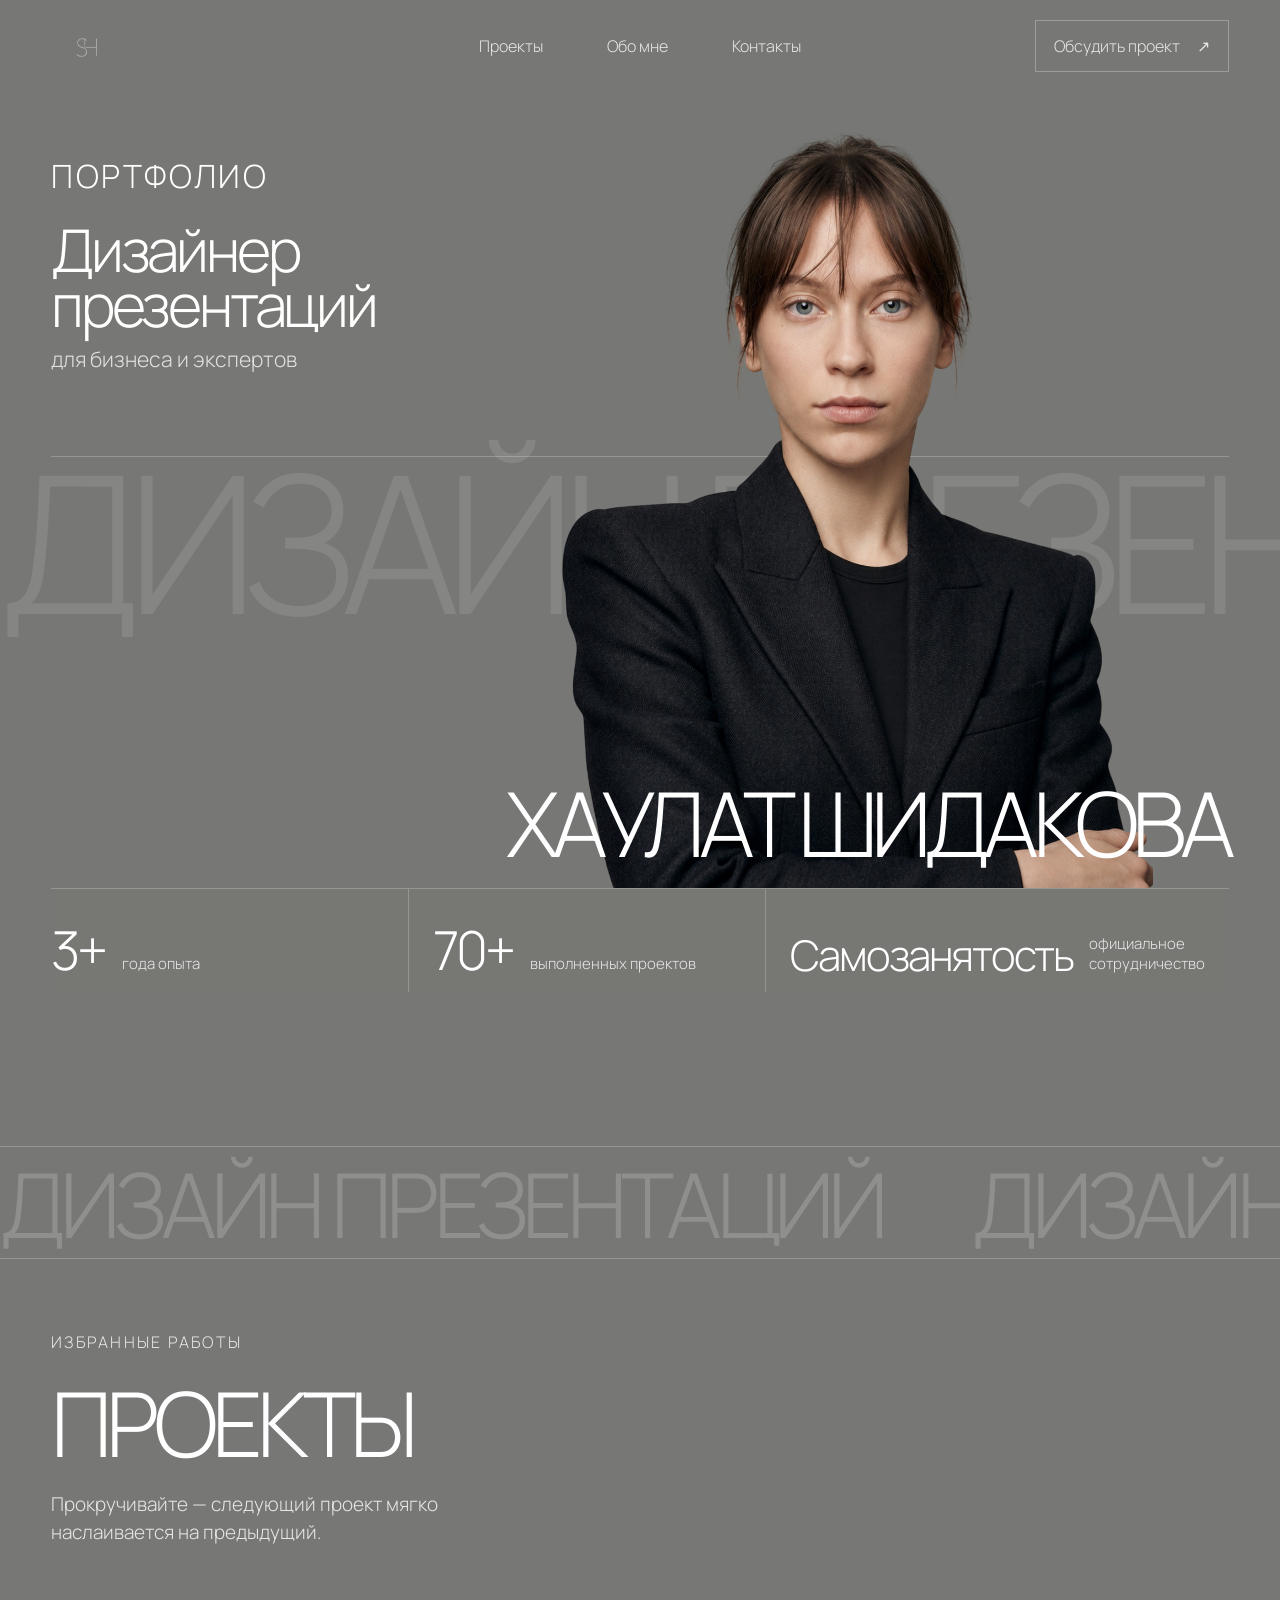
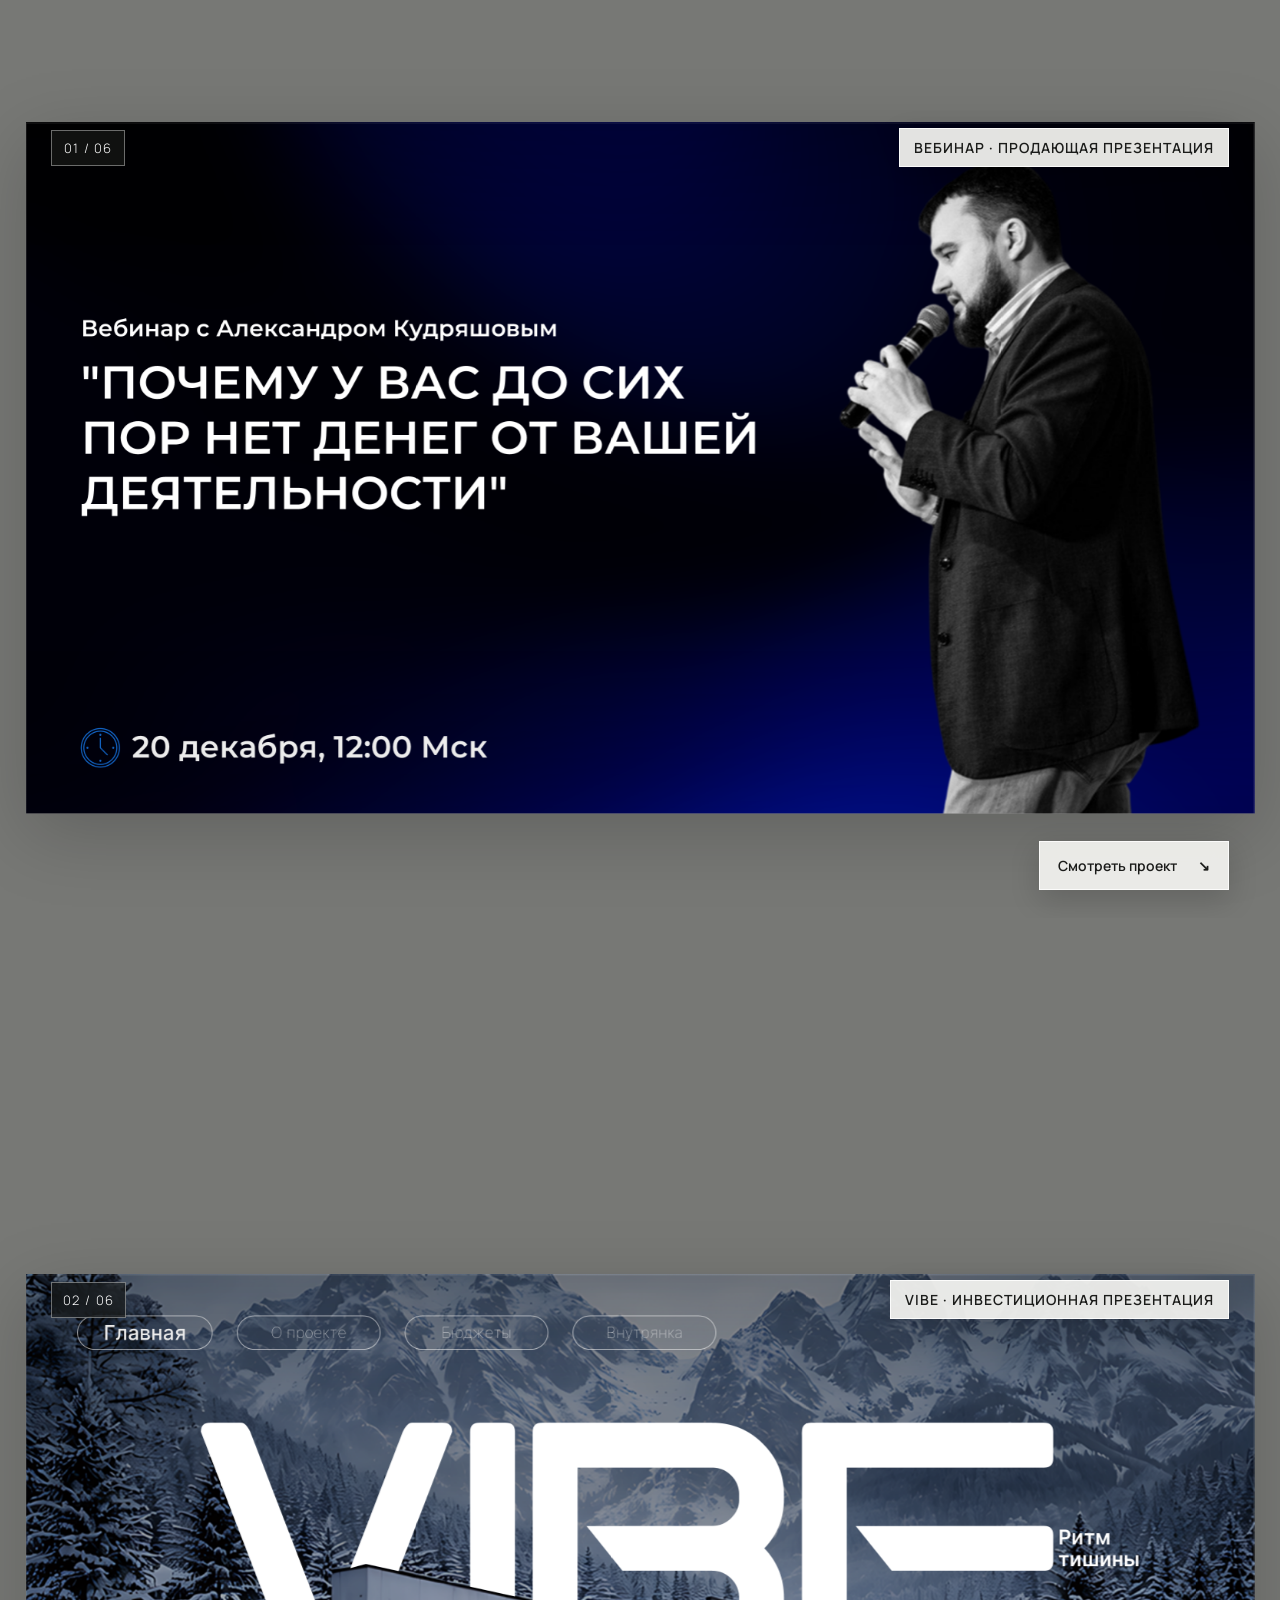
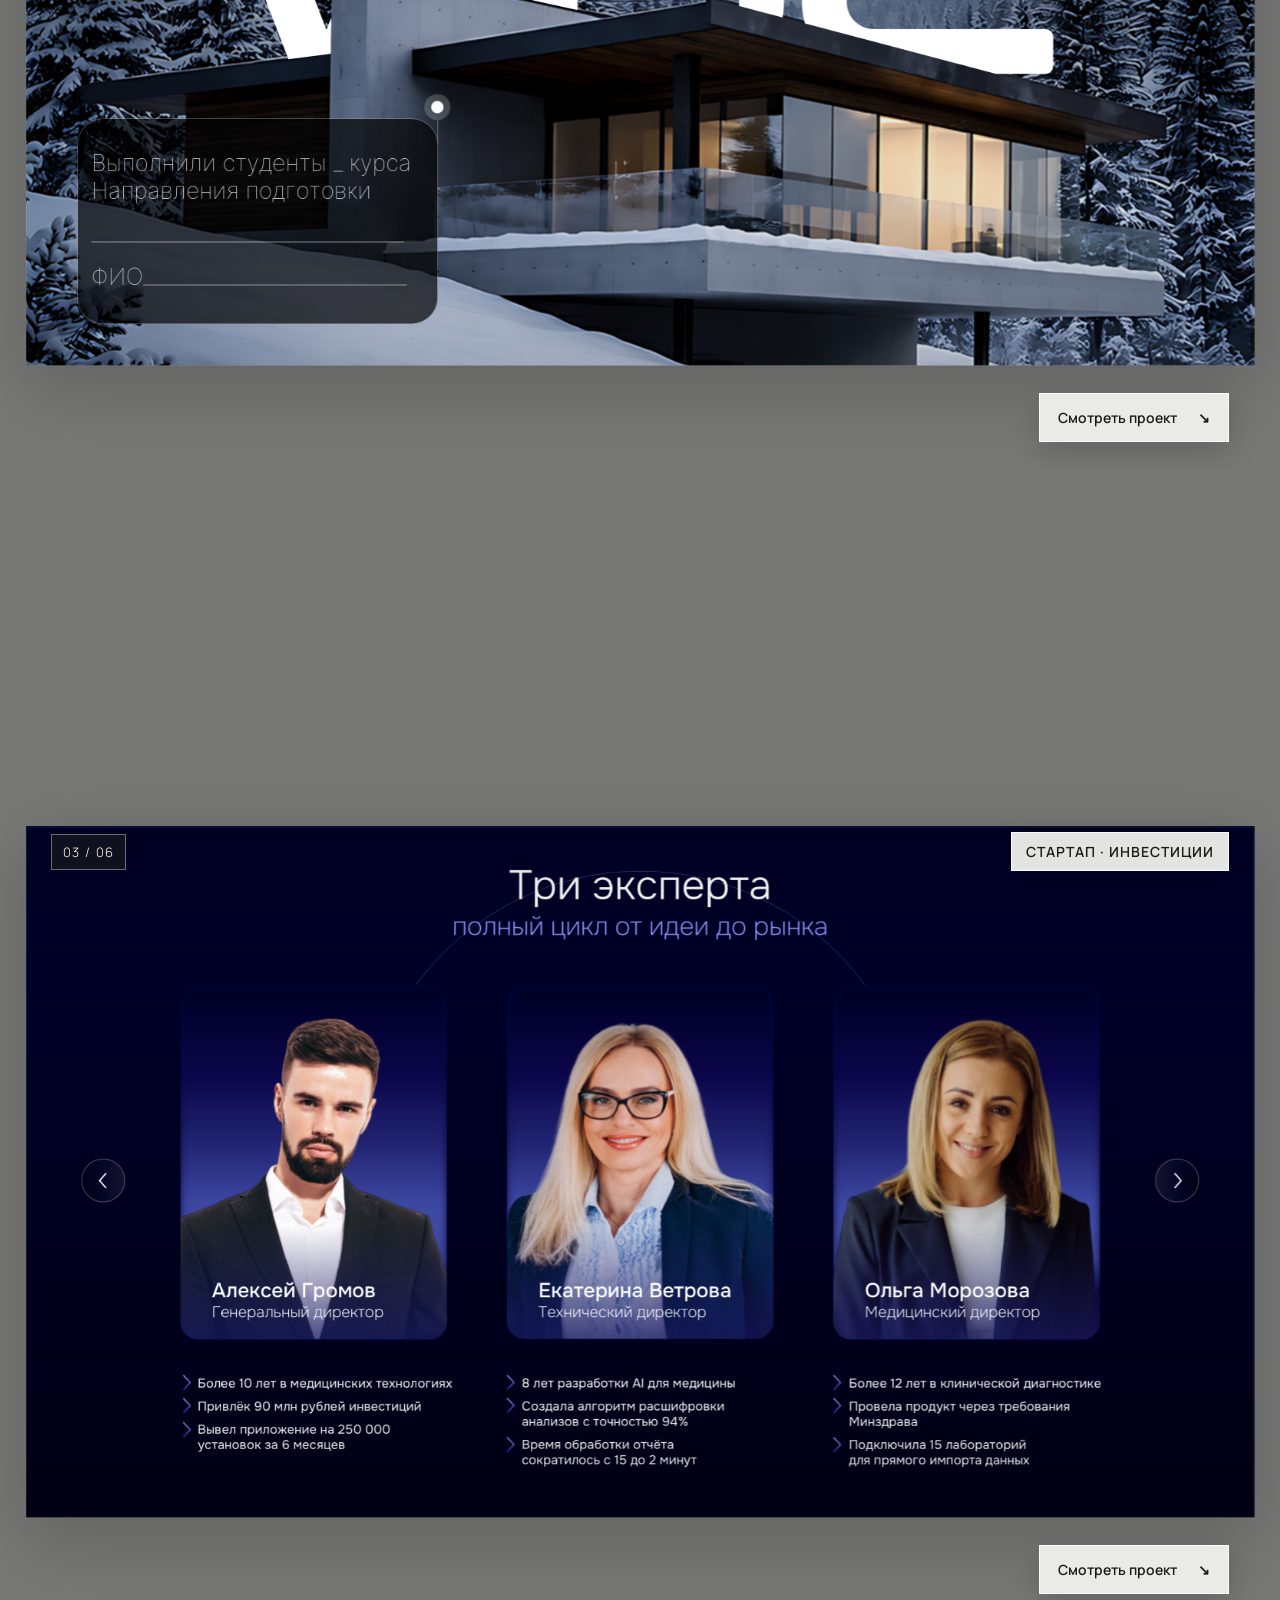
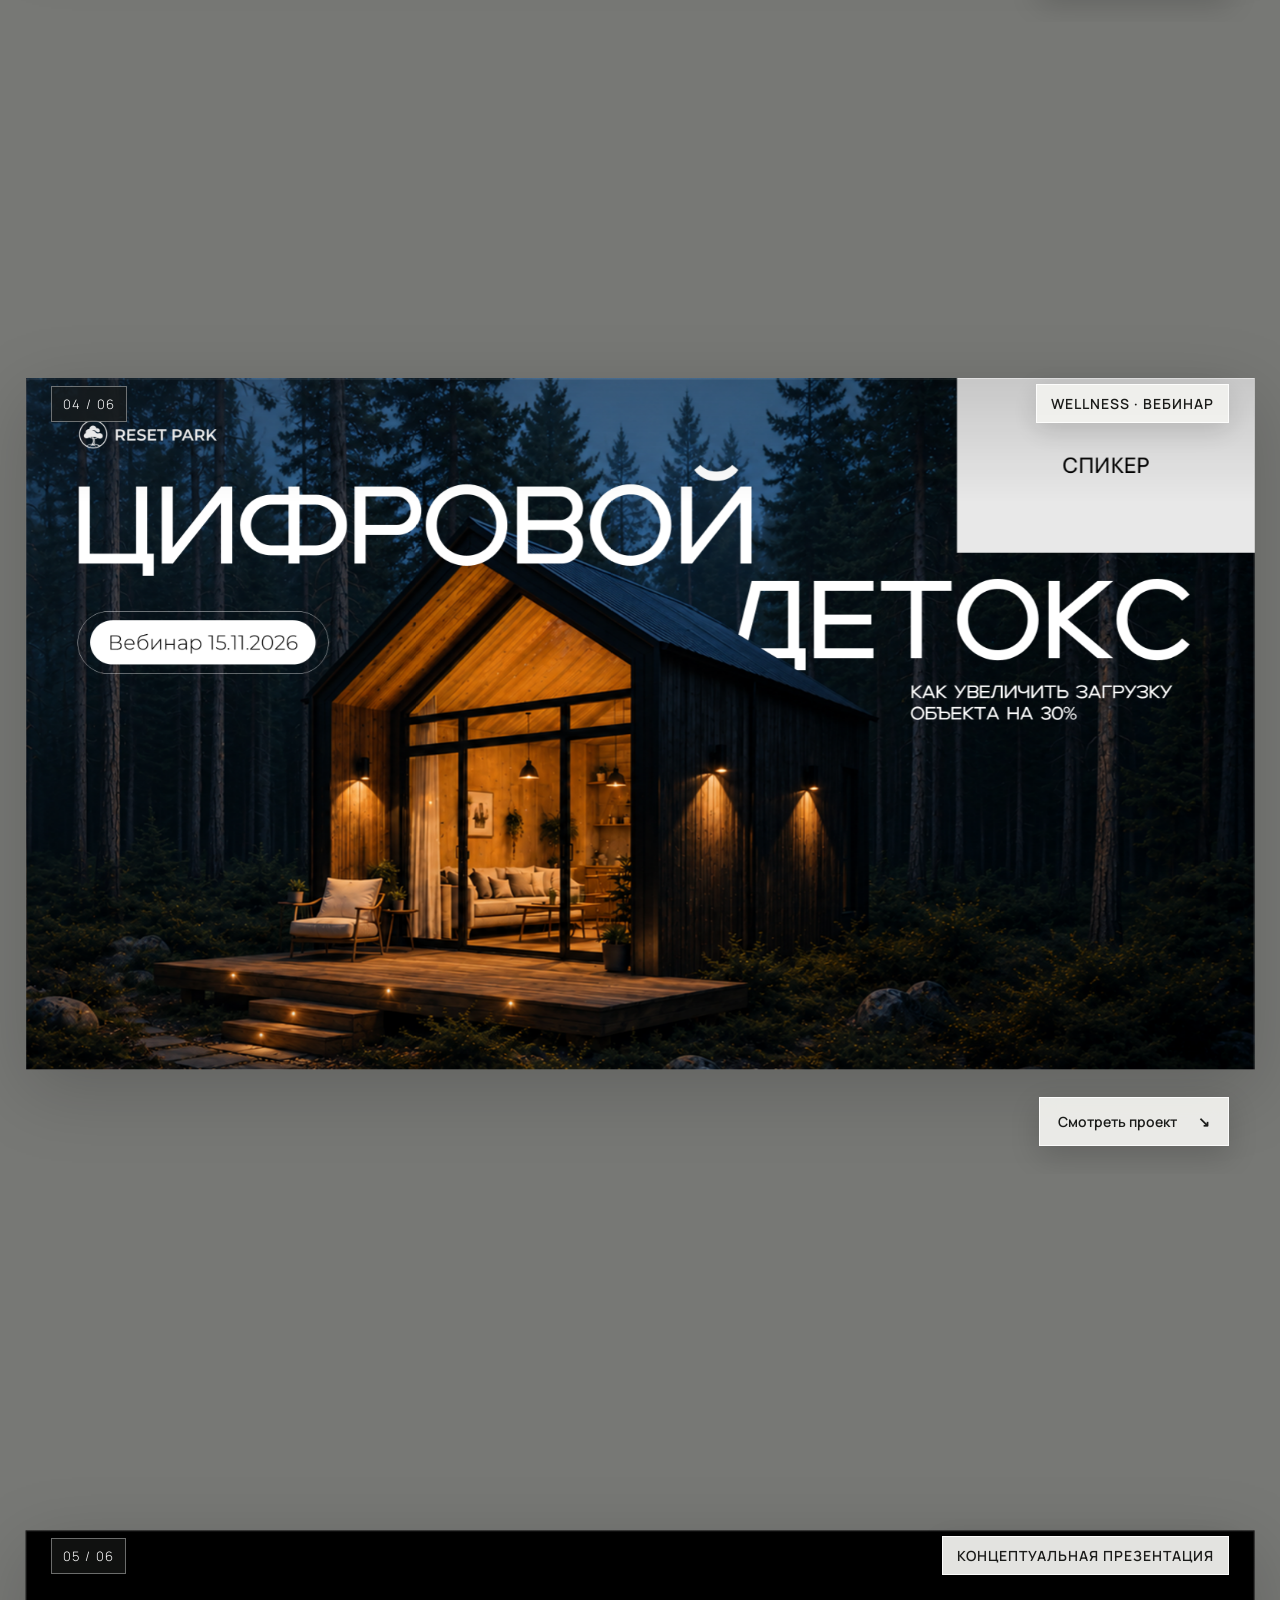
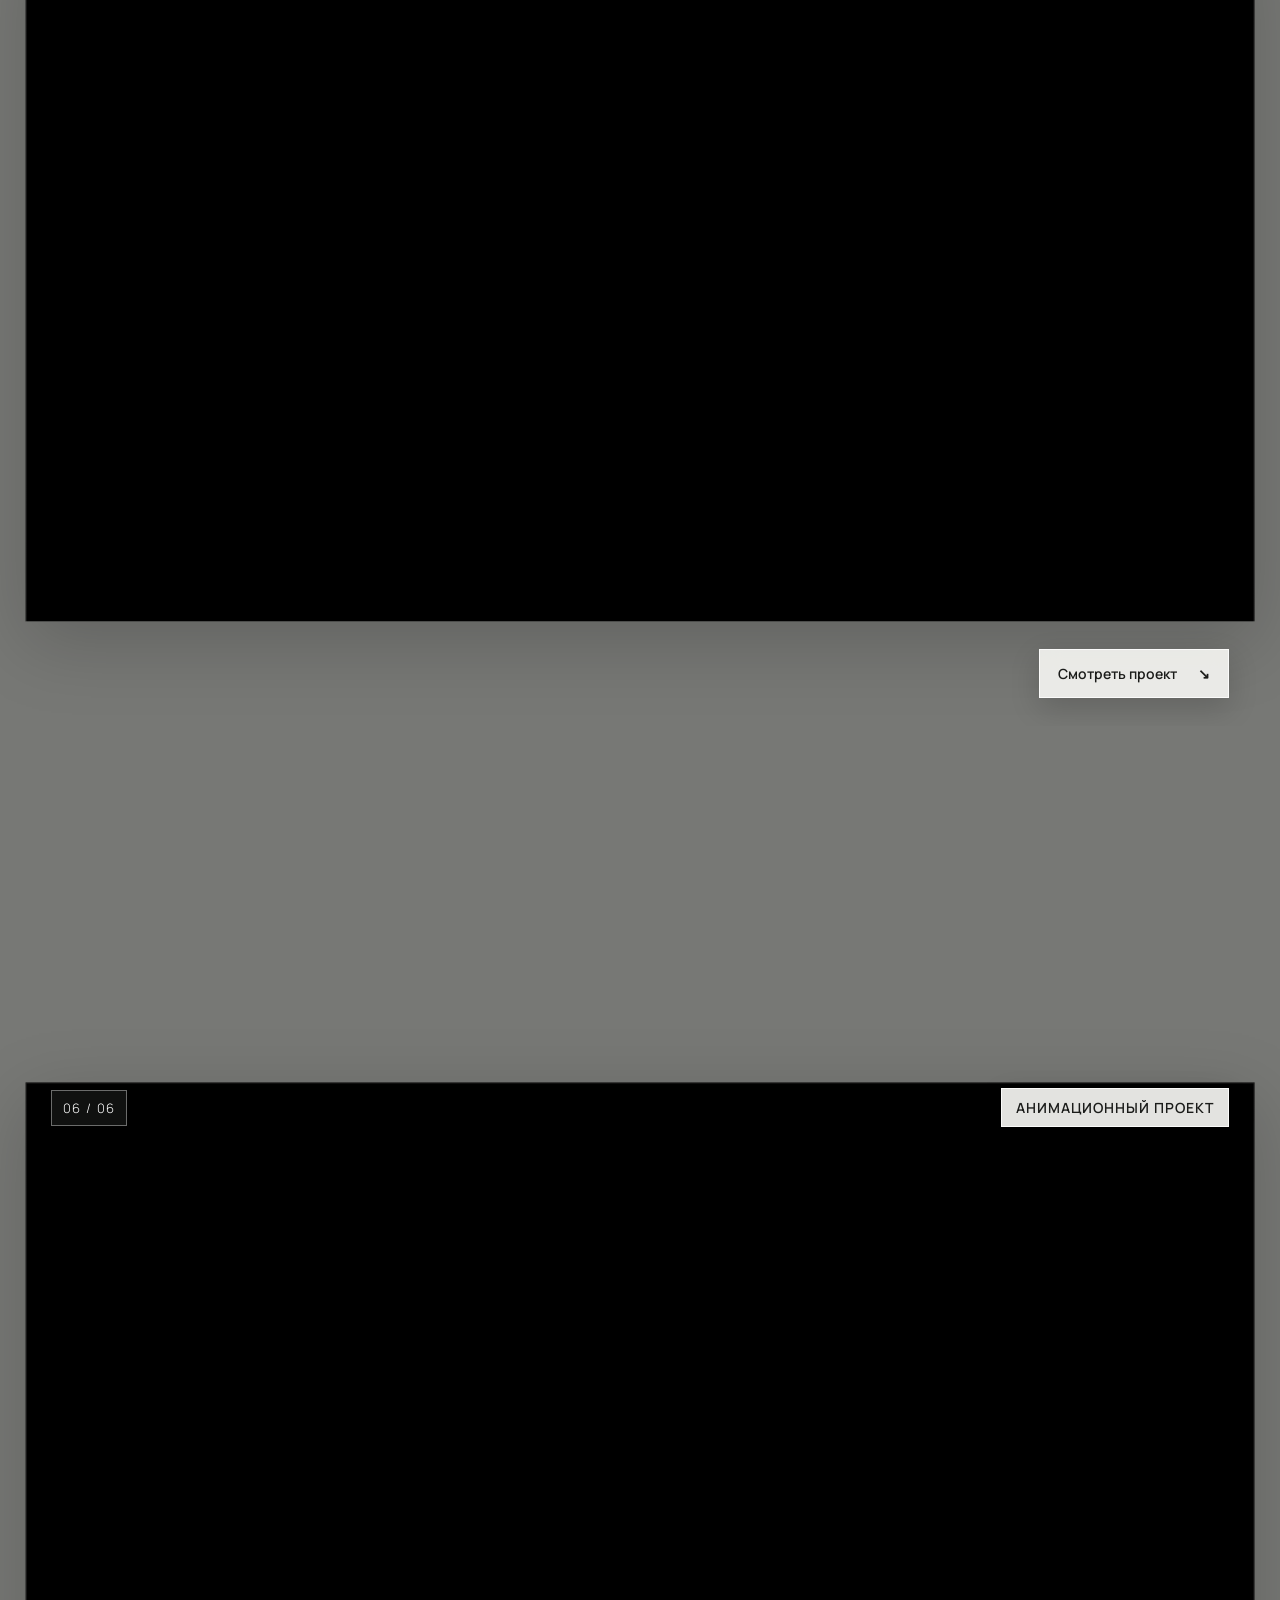
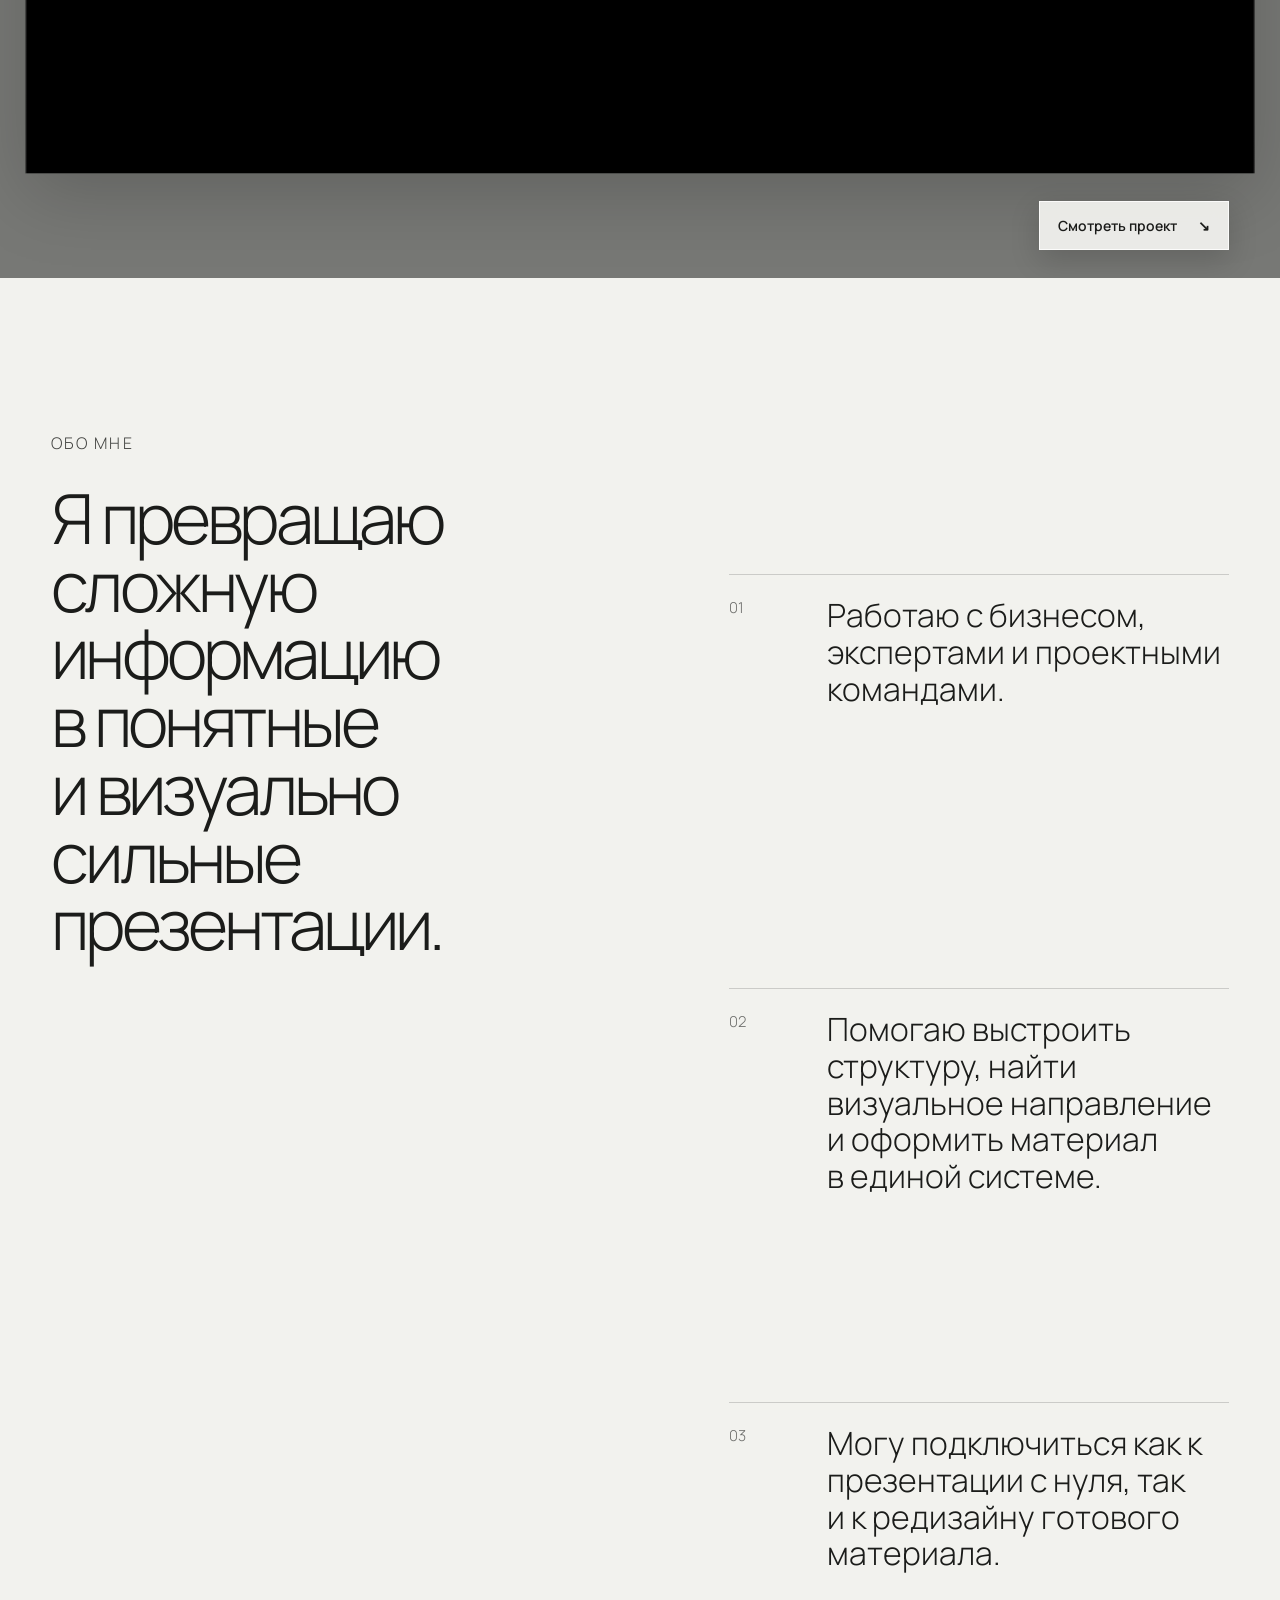
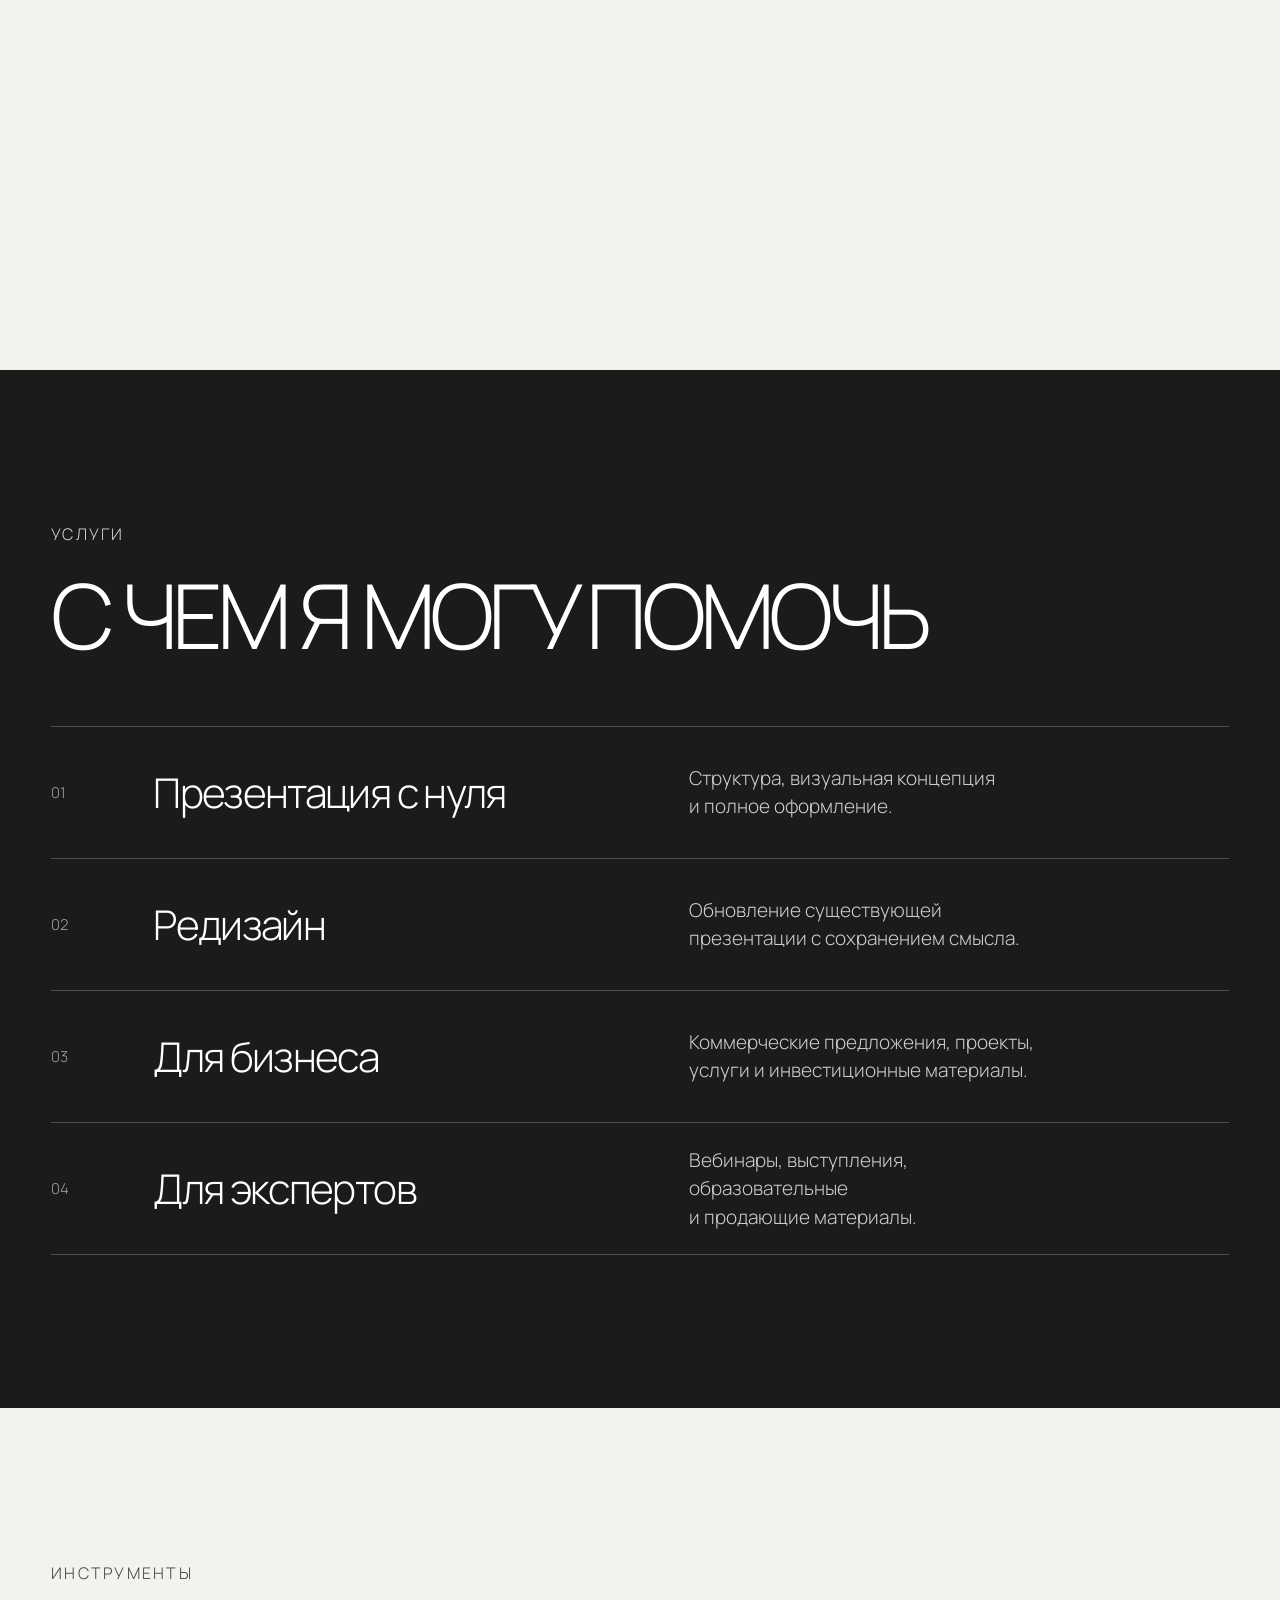
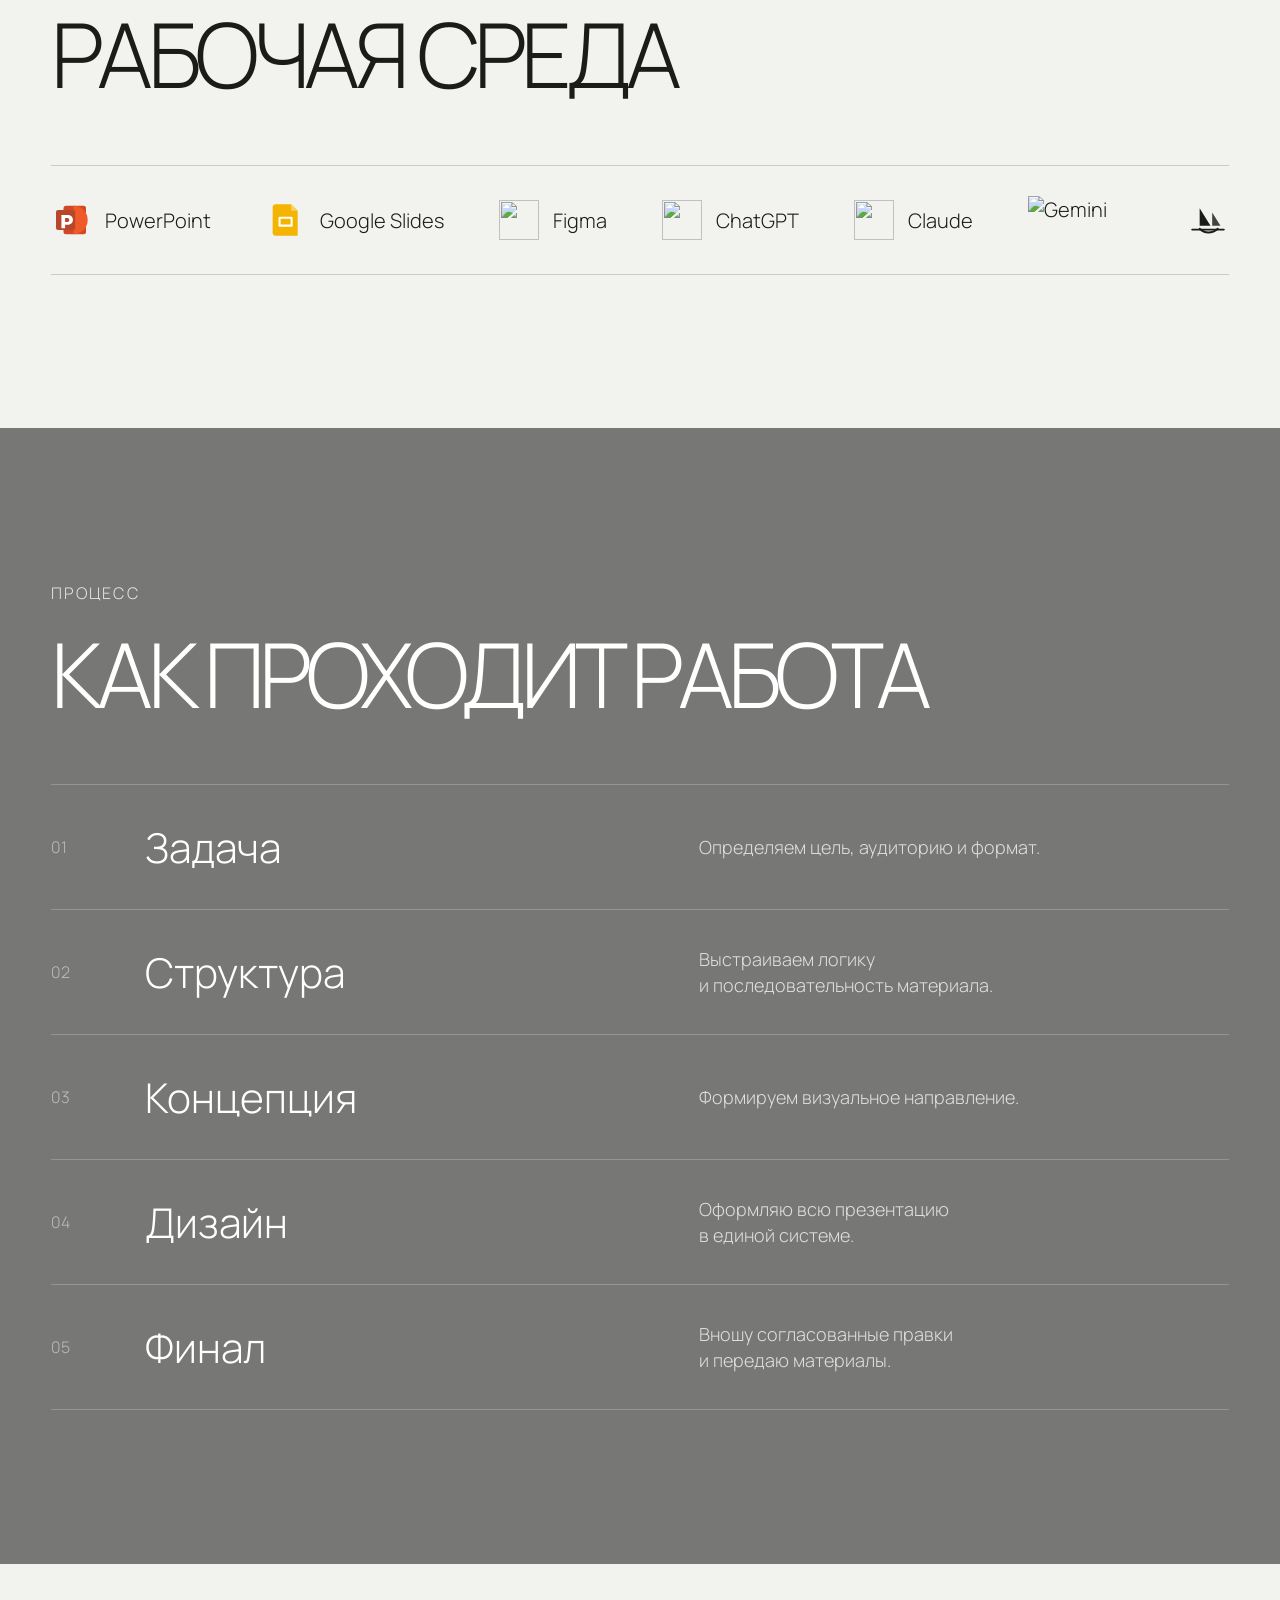
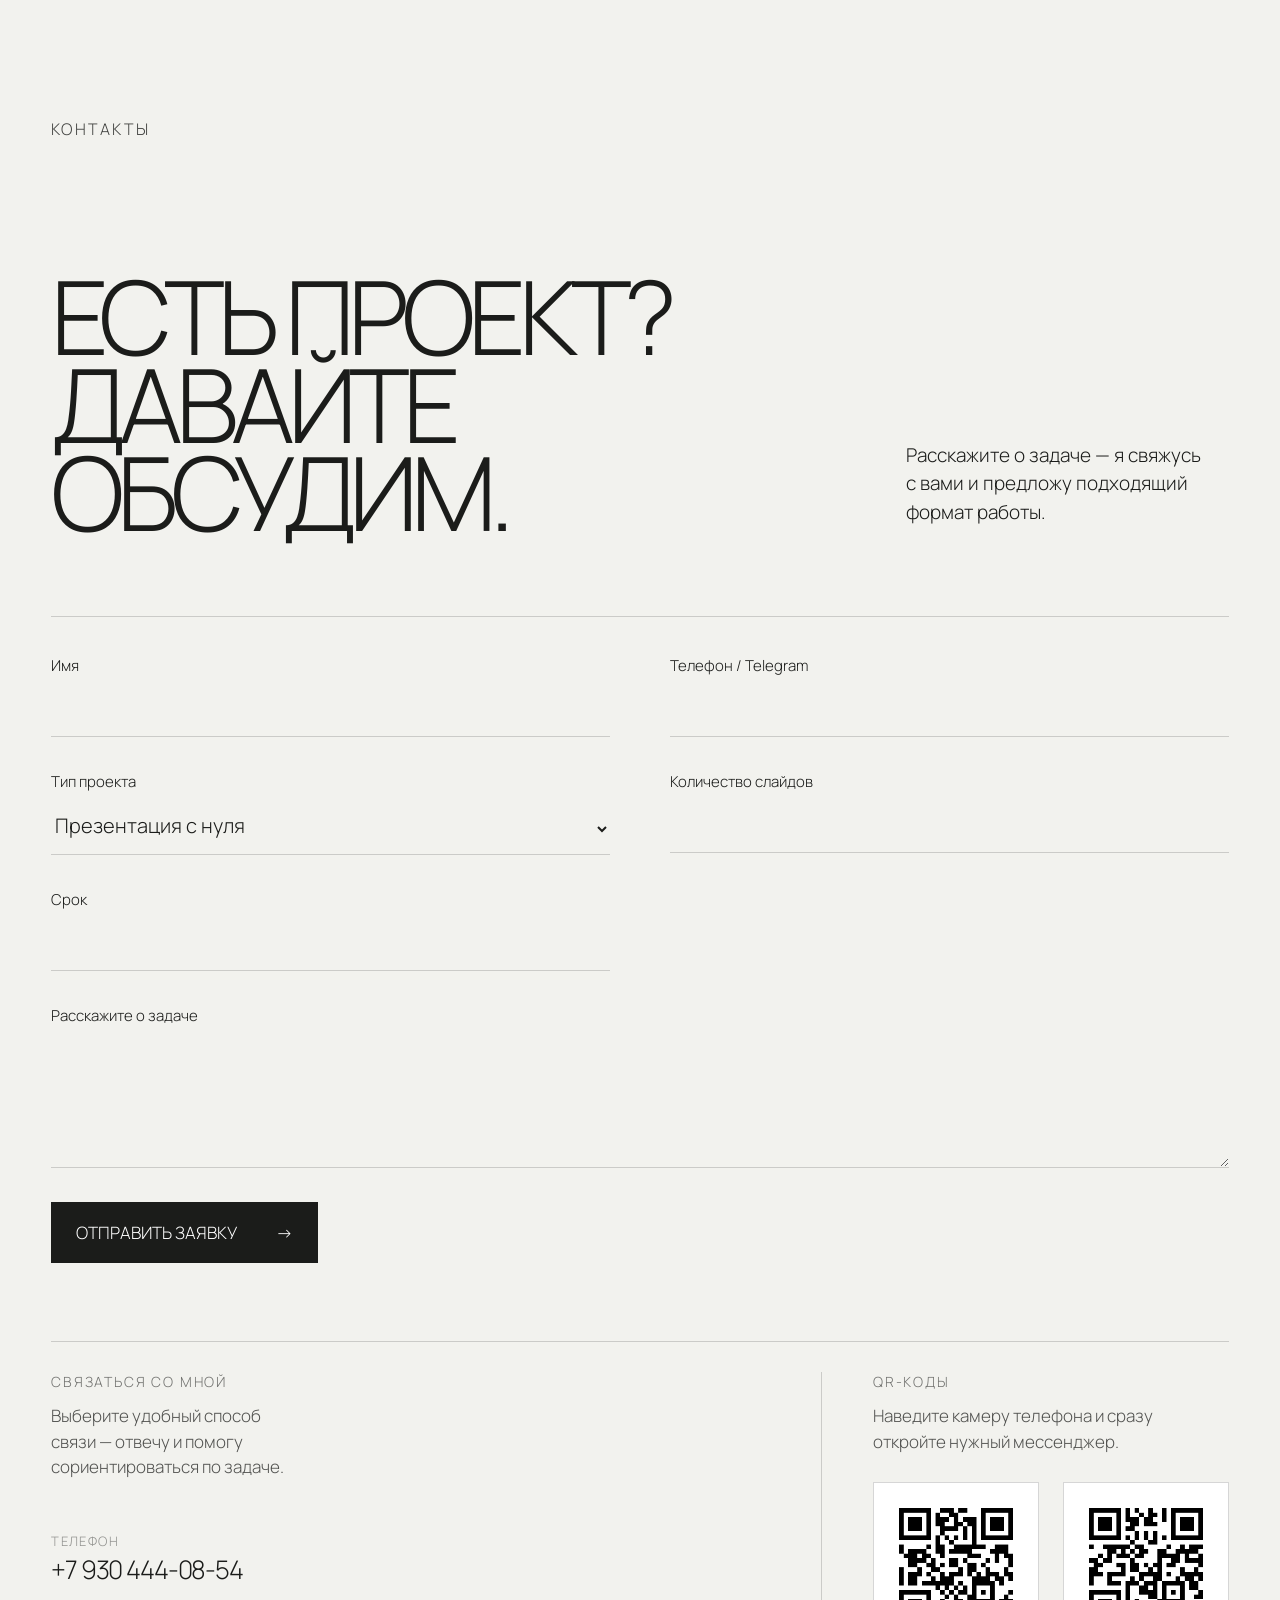
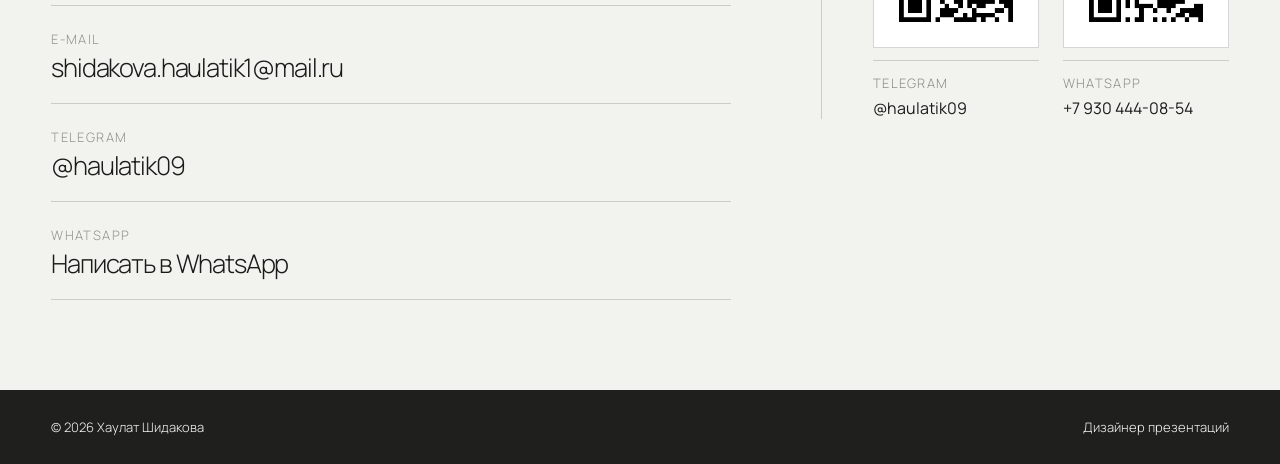
==== commit 4a8be629: "Move portfolio projects directly after hero" ====
--- a/index.html
+++ b/index.html
@@ -22,8 +22,8 @@
       <span class="brand-fallback">SH</span>
     </a>
     <nav class="nav" aria-label="Основная навигация">
+      <a href="#projects">Проекты</a>
       <a href="#about">Обо мне</a>
-      <a href="#projects">Проекты</a>
       <a href="#contacts">Контакты</a>
     </nav>
     <a class="header-cta" href="#contacts">Обсудить проект <span>↗</span></a>
@@ -54,6 +54,87 @@
         <div class="stat"><strong>3+</strong><span>года опыта</span></div>
         <div class="stat"><strong>70+</strong><span>выполненных проектов</span></div>
         <div class="stat stat-wide"><strong>Самозанятость</strong><span>официальное сотрудничество</span></div>
+      </div>
+    </section>
+
+    <section class="projects section" id="projects" aria-labelledby="projects-title">
+      <div class="projects-marquee" aria-hidden="true">
+        <div class="projects-marquee-track">
+          <span>ДИЗАЙН ПРЕЗЕНТАЦИЙ</span>
+          <span>ДИЗАЙН ПРЕЗЕНТАЦИЙ</span>
+        </div>
+      </div>
+
+      <div class="projects-heading">
+        <div class="section-kicker">ИЗБРАННЫЕ РАБОТЫ</div>
+        <h2 class="section-title" id="projects-title">ПРОЕКТЫ</h2>
+        <p>Прокручивайте — следующий проект мягко наслаивается на предыдущий.</p>
+      </div>
+
+      <div class="project-stack" id="projectStack">
+        <article class="project-stage" data-project="webinar">
+          <div class="project-card project-card--dark">
+            <div class="project-meta"><span>01 / 06</span><span>ВЕБИНАР · ПРОДАЮЩАЯ ПРЕЗЕНТАЦИЯ</span></div>
+            <figure class="project-media open-project" data-project="webinar" role="button" tabindex="0" aria-label="Открыть проект">
+              <img src="assetsprojectswebinar-cover.png.png" alt="Продающая презентация для вебинара" />
+              <figcaption class="asset-note">assetsprojectswebinar-cover.png.png</figcaption>
+            </figure>
+            <button class="project-open-hint open-project" data-project="webinar">Смотреть проект <span>↘</span></button>
+          </div>
+        </article>
+
+        <article class="project-stage" data-project="vibe">
+          <div class="project-card project-card--light">
+            <div class="project-meta"><span>02 / 06</span><span>VIBE · ИНВЕСТИЦИОННАЯ ПРЕЗЕНТАЦИЯ</span></div>
+            <figure class="project-media open-project" data-project="vibe" role="button" tabindex="0" aria-label="Открыть проект">
+              <img src="assetsprojectsvibe-cover.png.png" alt="VIBE — инвестиционная презентация" />
+              <figcaption class="asset-note">assetsprojectsvibe-cover.png.png</figcaption>
+            </figure>
+            <button class="project-open-hint open-project" data-project="vibe">Смотреть проект <span>↘</span></button>
+          </div>
+        </article>
+
+        <article class="project-stage" data-project="investors">
+          <div class="project-card project-card--dark">
+            <div class="project-meta"><span>03 / 06</span><span>СТАРТАП · ИНВЕСТИЦИИ</span></div>
+            <figure class="project-media open-project" data-project="investors" role="button" tabindex="0" aria-label="Открыть проект">
+              <img src="assetsprojectsinvestors-cover.png.png" alt="Презентация для инвесторов" />
+              <figcaption class="asset-note">assetsprojectsinvestors-cover.png.png</figcaption>
+            </figure>
+            <button class="project-open-hint open-project" data-project="investors">Смотреть проект <span>↘</span></button>
+          </div>
+        </article>
+
+        <article class="project-stage" data-project="detox">
+          <div class="project-card project-card--light">
+            <div class="project-meta"><span>04 / 06</span><span>WELLNESS · ВЕБИНАР</span></div>
+            <figure class="project-media open-project" data-project="detox" role="button" tabindex="0" aria-label="Открыть проект">
+              <img src="assetsprojectsdigital-detox-cover.png.png" alt="Цифровой детокс" />
+              <figcaption class="asset-note">assetsprojectsdigital-detox-cover.png.png</figcaption>
+            </figure>
+            <button class="project-open-hint open-project" data-project="detox">Смотреть проект <span>↘</span></button>
+          </div>
+        </article>
+
+        <article class="project-stage" data-project="alyi-put">
+          <div class="project-card project-card--dark">
+            <div class="project-meta"><span>05 / 06</span><span>КОНЦЕПТУАЛЬНАЯ ПРЕЗЕНТАЦИЯ</span></div>
+            <figure class="project-media open-project" data-project="alyi-put" role="button" tabindex="0" aria-label="Открыть проект">
+              <video class="project-video" src="alyi-put.mp4.mp4" autoplay muted loop playsinline preload="metadata" aria-label="Алый Путь — анимированный титульный слайд"></video>
+            </figure>
+            <button class="project-open-hint open-project" data-project="alyi-put">Смотреть проект <span>↘</span></button>
+          </div>
+        </article>
+
+        <article class="project-stage" data-project="animated">
+          <div class="project-card project-card--light">
+            <div class="project-meta"><span>06 / 06</span><span>АНИМАЦИОННЫЙ ПРОЕКТ</span></div>
+            <figure class="project-media open-project" data-project="animated" role="button" tabindex="0" aria-label="Открыть проект">
+              <video class="project-video" src="animated-project.mp4.mp4" autoplay muted loop playsinline preload="metadata" aria-label="Анимационный проект"></video>
+            </figure>
+            <button class="project-open-hint open-project" data-project="animated">Смотреть проект <span>↘</span></button>
+          </div>
+        </article>
       </div>
     </section>
 
@@ -79,87 +160,6 @@
         <div class="service-row"><span>02</span><h3>Редизайн</h3><p>Обновление существующей презентации с сохранением смысла.</p><i>↗</i></div>
         <div class="service-row"><span>03</span><h3>Для бизнеса</h3><p>Коммерческие предложения, проекты, услуги и инвестиционные материалы.</p><i>↗</i></div>
         <div class="service-row"><span>04</span><h3>Для экспертов</h3><p>Вебинары, выступления, образовательные и продающие материалы.</p><i>↗</i></div>
-      </div>
-    </section>
-
-    <section class="projects section" id="projects" aria-labelledby="projects-title">
-      <div class="projects-marquee" aria-hidden="true">
-        <div class="projects-marquee-track">
-          <span>ДИЗАЙН ПРЕЗЕНТАЦИЙ</span>
-          <span>ДИЗАЙН ПРЕЗЕНТАЦИЙ</span>
-        </div>
-      </div>
-
-      <div class="projects-heading">
-        <div class="section-kicker">ИЗБРАННЫЕ РАБОТЫ</div>
-        <h2 class="section-title" id="projects-title">ПРОЕКТЫ</h2>
-        <p>Прокручивайте — следующий проект мягко наслаивается на предыдущий.</p>
-      </div>
-
-      <div class="project-stack" id="projectStack">
-        <article class="project-stage" data-project="webinar">
-          <div class="project-card project-card--dark">
-            <div class="project-meta"><span>01 / 06</span><span>ВЕБИНАР · ПРОДАЮЩАЯ ПРЕЗЕНТАЦИЯ</span></div>
-            <figure class="project-media open-project" data-project="webinar" role="button" tabindex="0" aria-label="Открыть проект">
-              <img src="assetsprojectswebinar-cover.png.png" alt="Продающая презентация для вебинара" />
-              <figcaption class="asset-note">assetsprojectswebinar-cover.png.png</figcaption>
-            </figure>
-            <button class="project-open-hint open-project" data-project="webinar">Смотреть проект <span>↘</span></button>
-          </div>
-        </article>
-
-        <article class="project-stage" data-project="vibe">
-          <div class="project-card project-card--light">
-            <div class="project-meta"><span>02 / 06</span><span>VIBE · ИНВЕСТИЦИОННАЯ ПРЕЗЕНТАЦИЯ</span></div>
-            <figure class="project-media open-project" data-project="vibe" role="button" tabindex="0" aria-label="Открыть проект">
-              <img src="assetsprojectsvibe-cover.png.png" alt="VIBE — инвестиционная презентация" />
-              <figcaption class="asset-note">assetsprojectsvibe-cover.png.png</figcaption>
-            </figure>
-            <button class="project-open-hint open-project" data-project="vibe">Смотреть проект <span>↘</span></button>
-          </div>
-        </article>
-
-        <article class="project-stage" data-project="investors">
-          <div class="project-card project-card--dark">
-            <div class="project-meta"><span>03 / 06</span><span>СТАРТАП · ИНВЕСТИЦИИ</span></div>
-            <figure class="project-media open-project" data-project="investors" role="button" tabindex="0" aria-label="Открыть проект">
-              <img src="assetsprojectsinvestors-cover.png.png" alt="Презентация для инвесторов" />
-              <figcaption class="asset-note">assetsprojectsinvestors-cover.png.png</figcaption>
-            </figure>
-            <button class="project-open-hint open-project" data-project="investors">Смотреть проект <span>↘</span></button>
-          </div>
-        </article>
-
-        <article class="project-stage" data-project="detox">
-          <div class="project-card project-card--light">
-            <div class="project-meta"><span>04 / 06</span><span>WELLNESS · ВЕБИНАР</span></div>
-            <figure class="project-media open-project" data-project="detox" role="button" tabindex="0" aria-label="Открыть проект">
-              <img src="assetsprojectsdigital-detox-cover.png.png" alt="Цифровой детокс" />
-              <figcaption class="asset-note">assetsprojectsdigital-detox-cover.png.png</figcaption>
-            </figure>
-            <button class="project-open-hint open-project" data-project="detox">Смотреть проект <span>↘</span></button>
-          </div>
-        </article>
-
-        <article class="project-stage" data-project="alyi-put">
-          <div class="project-card project-card--dark">
-            <div class="project-meta"><span>05 / 06</span><span>КОНЦЕПТУАЛЬНАЯ ПРЕЗЕНТАЦИЯ</span></div>
-            <figure class="project-media open-project" data-project="alyi-put" role="button" tabindex="0" aria-label="Открыть проект">
-              <video class="project-video" src="alyi-put.mp4.mp4" autoplay muted loop playsinline preload="metadata" aria-label="Алый Путь — анимированный титульный слайд"></video>
-            </figure>
-            <button class="project-open-hint open-project" data-project="alyi-put">Смотреть проект <span>↘</span></button>
-          </div>
-        </article>
-
-        <article class="project-stage" data-project="animated">
-          <div class="project-card project-card--light">
-            <div class="project-meta"><span>06 / 06</span><span>АНИМАЦИОННЫЙ ПРОЕКТ</span></div>
-            <figure class="project-media open-project" data-project="animated" role="button" tabindex="0" aria-label="Открыть проект">
-              <video class="project-video" src="animated-project.mp4.mp4" autoplay muted loop playsinline preload="metadata" aria-label="Анимационный проект"></video>
-            </figure>
-            <button class="project-open-hint open-project" data-project="animated">Смотреть проект <span>↘</span></button>
-          </div>
-        </article>
       </div>
     </section>
 
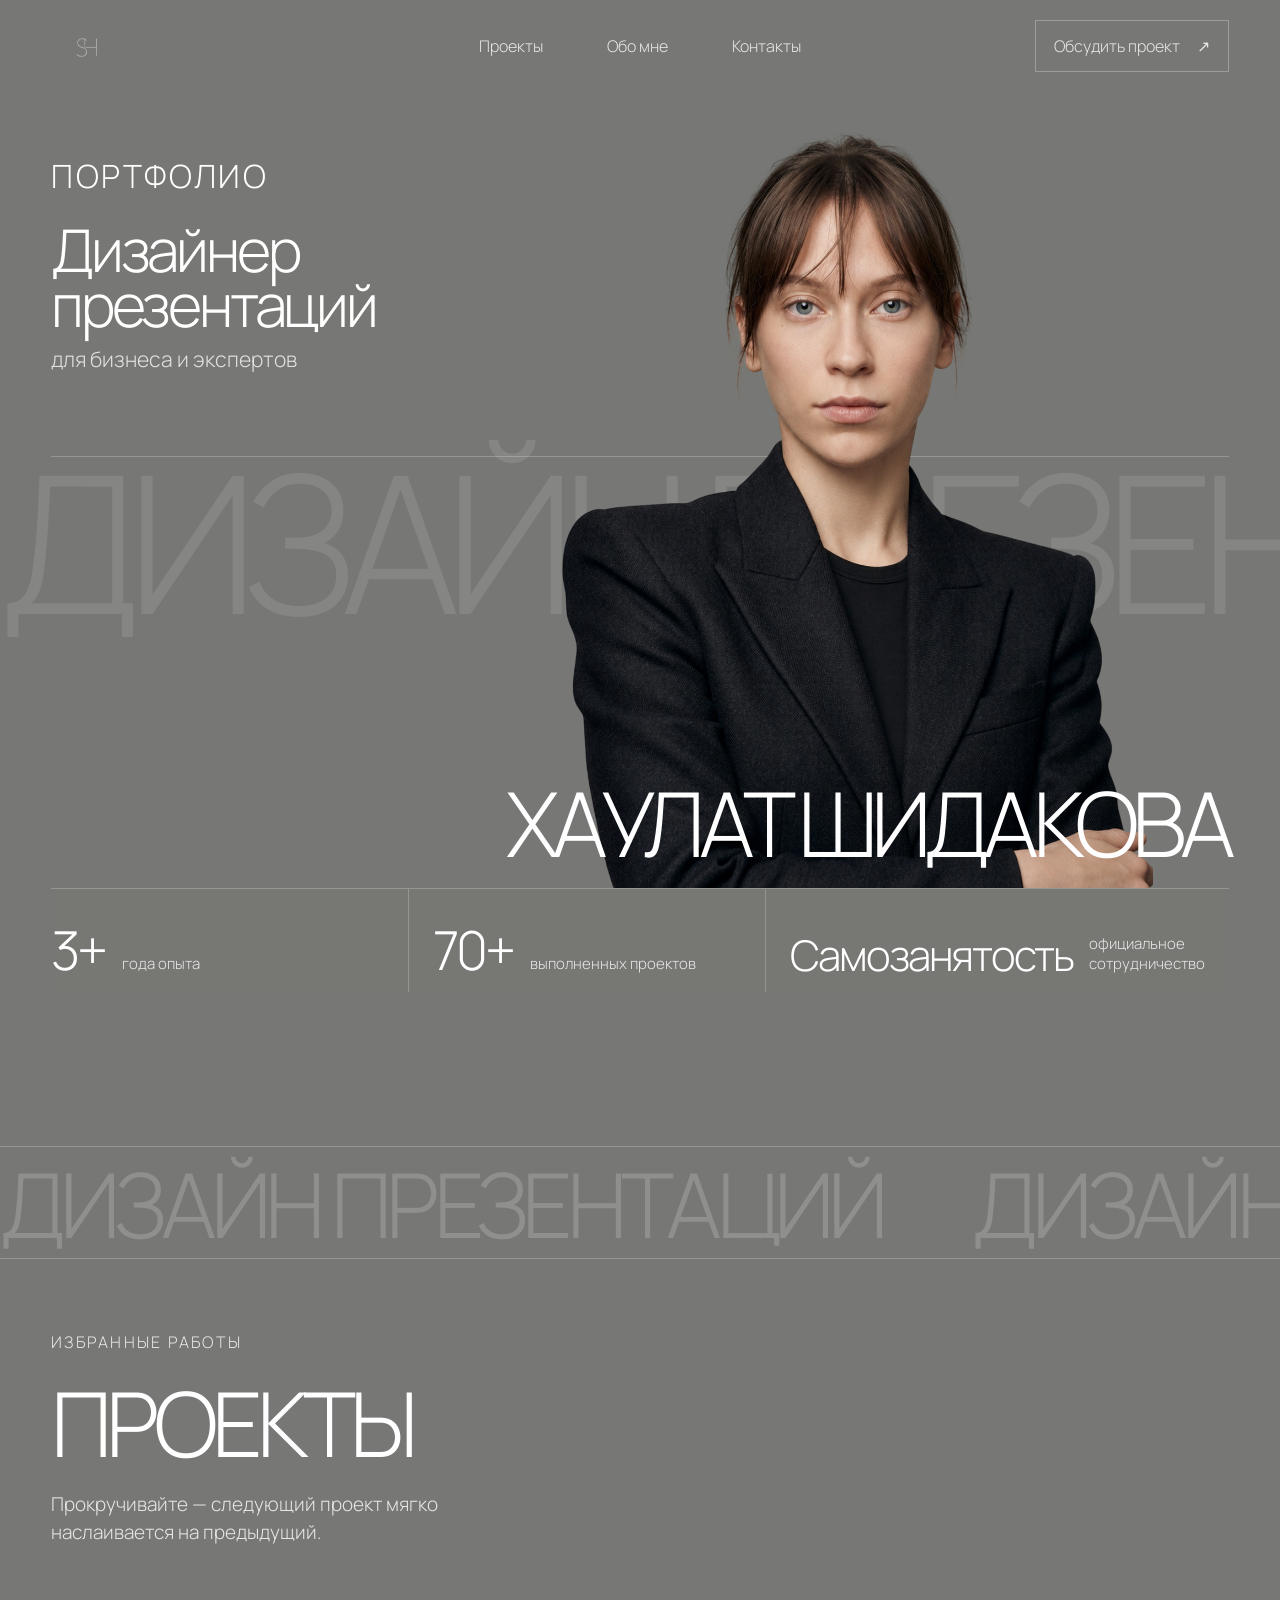
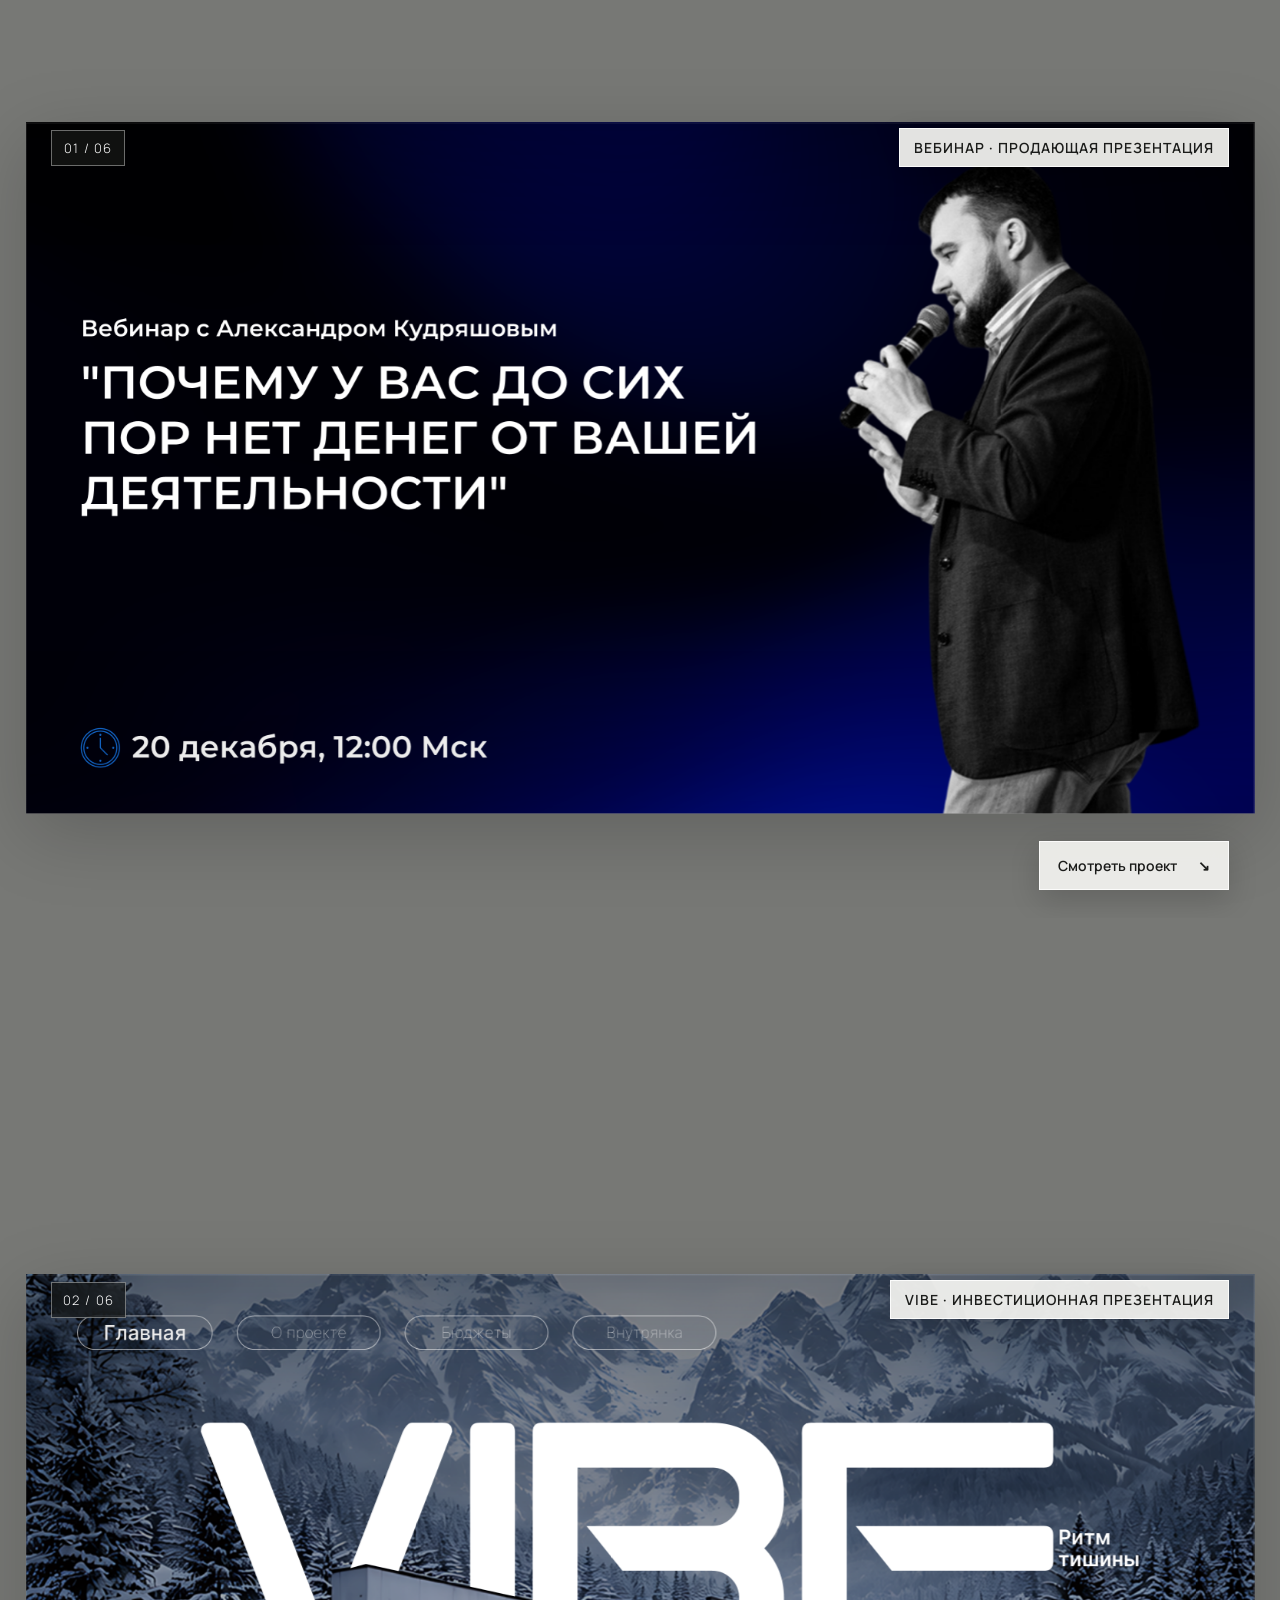
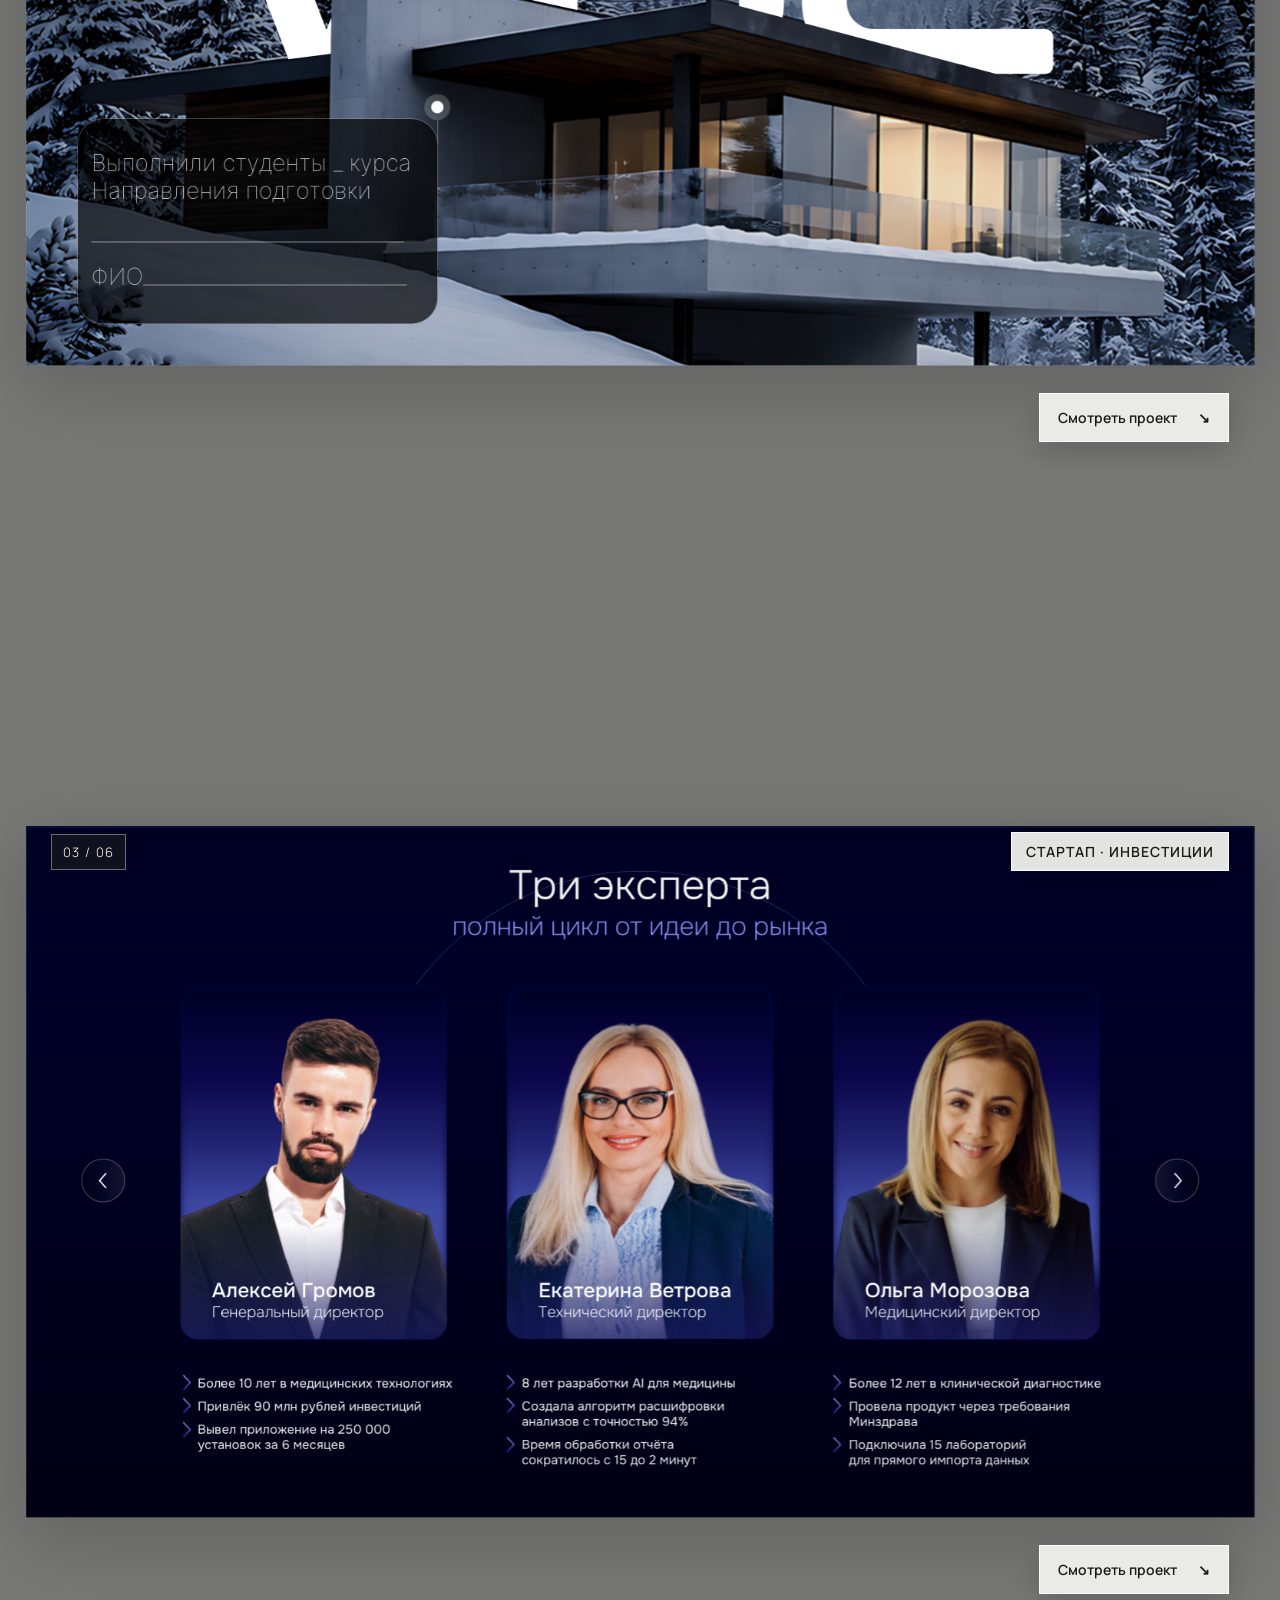
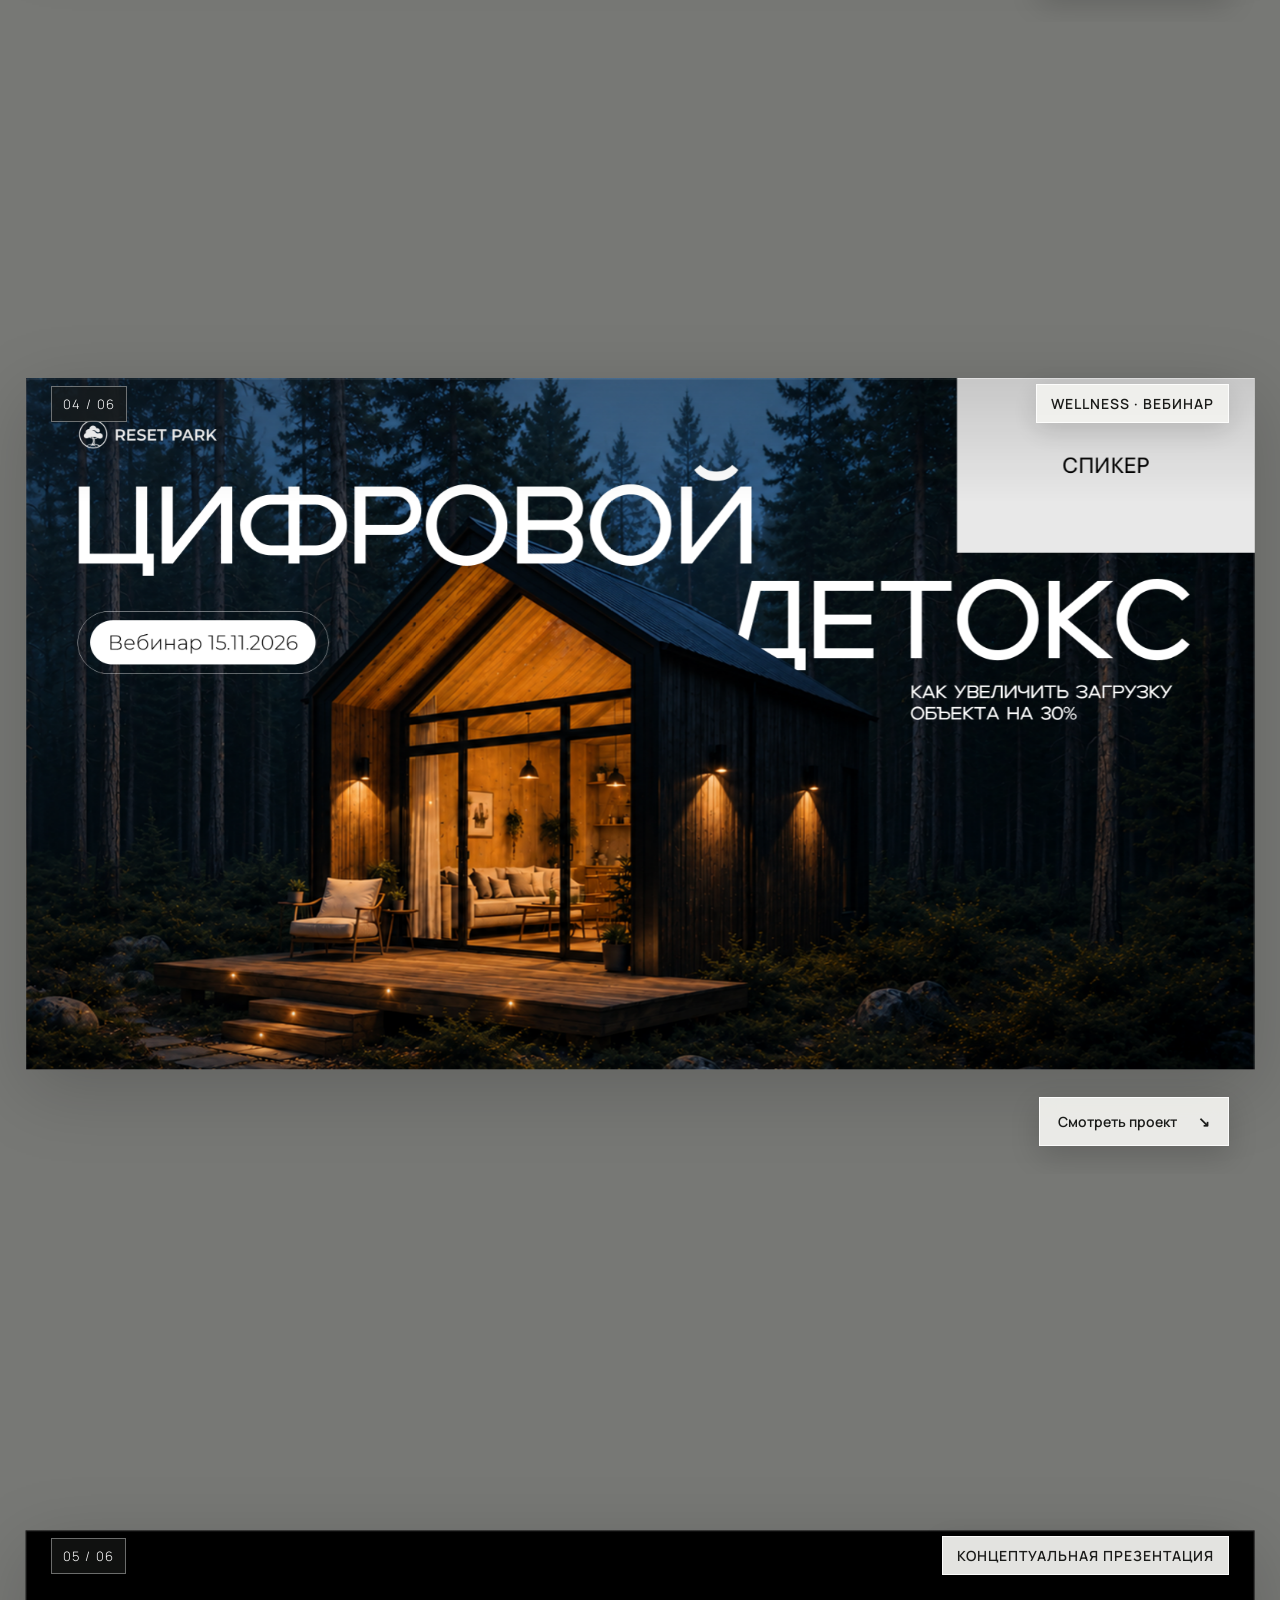
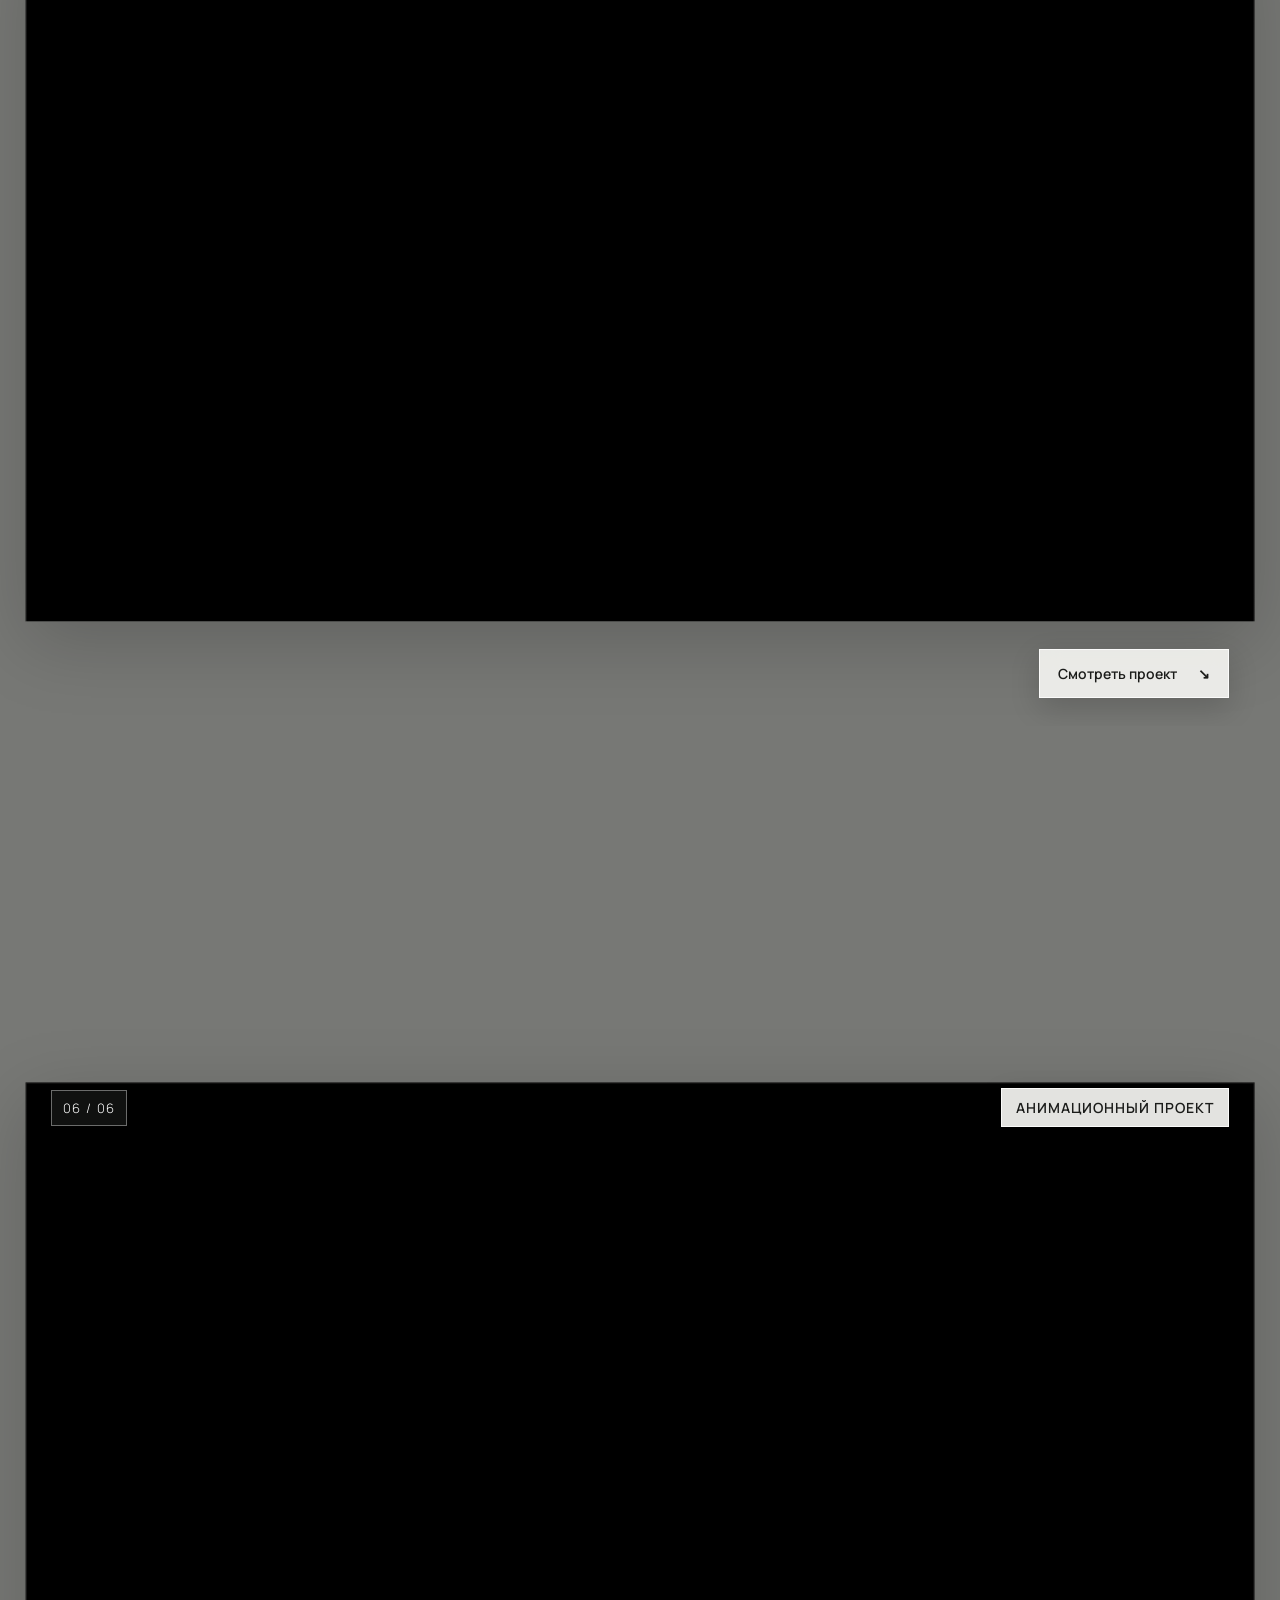
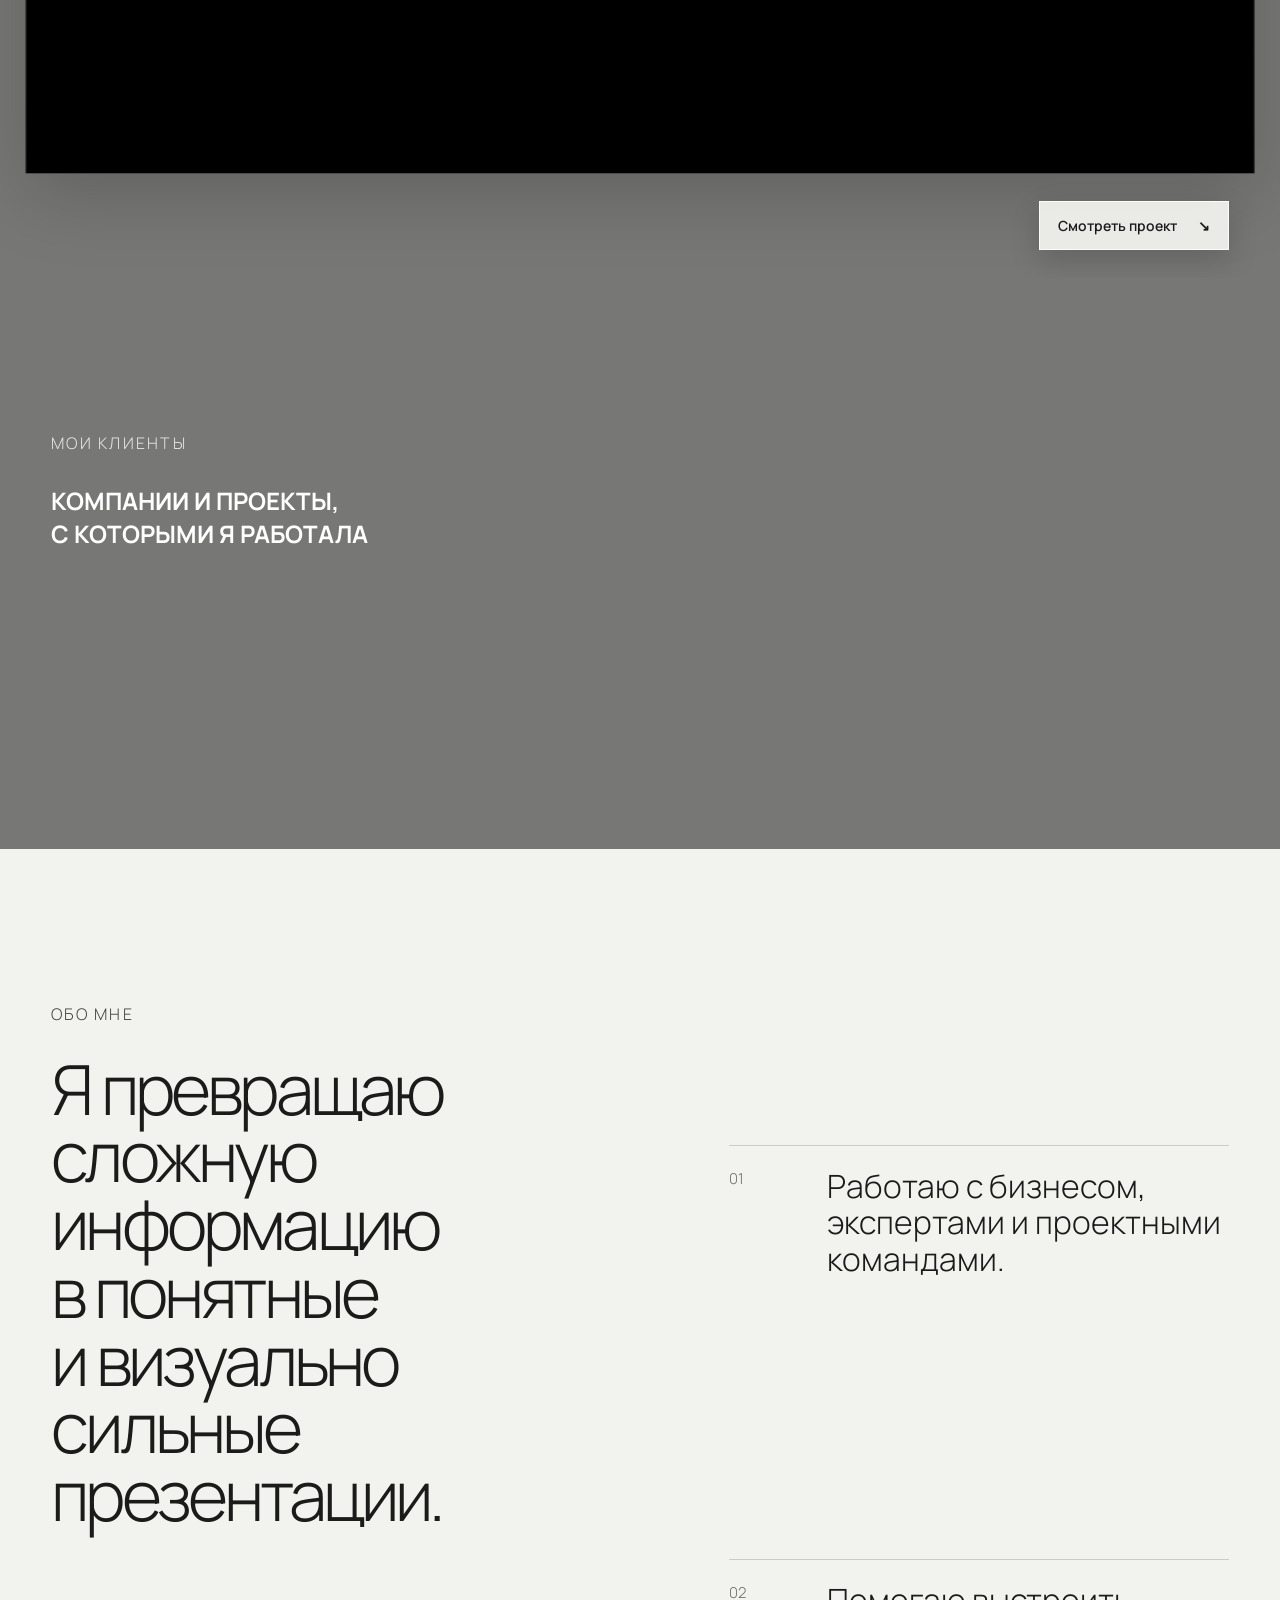
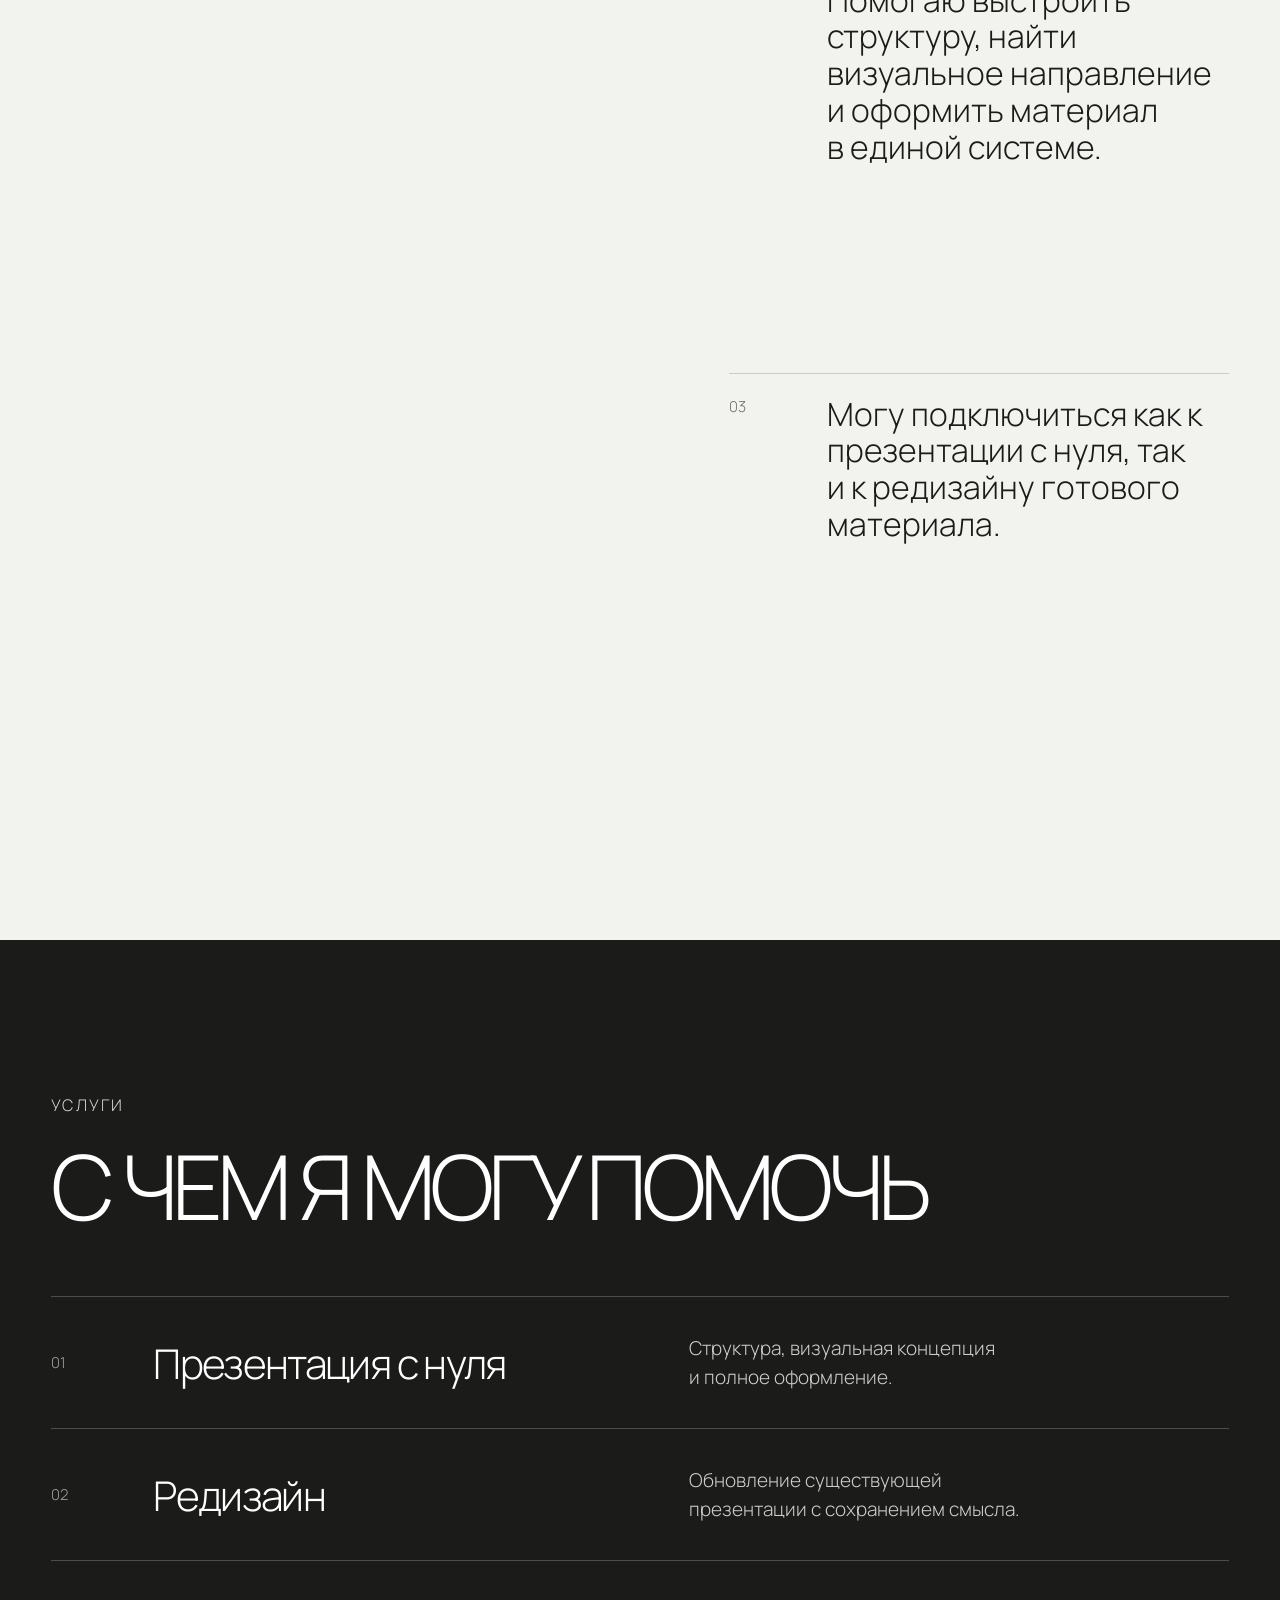
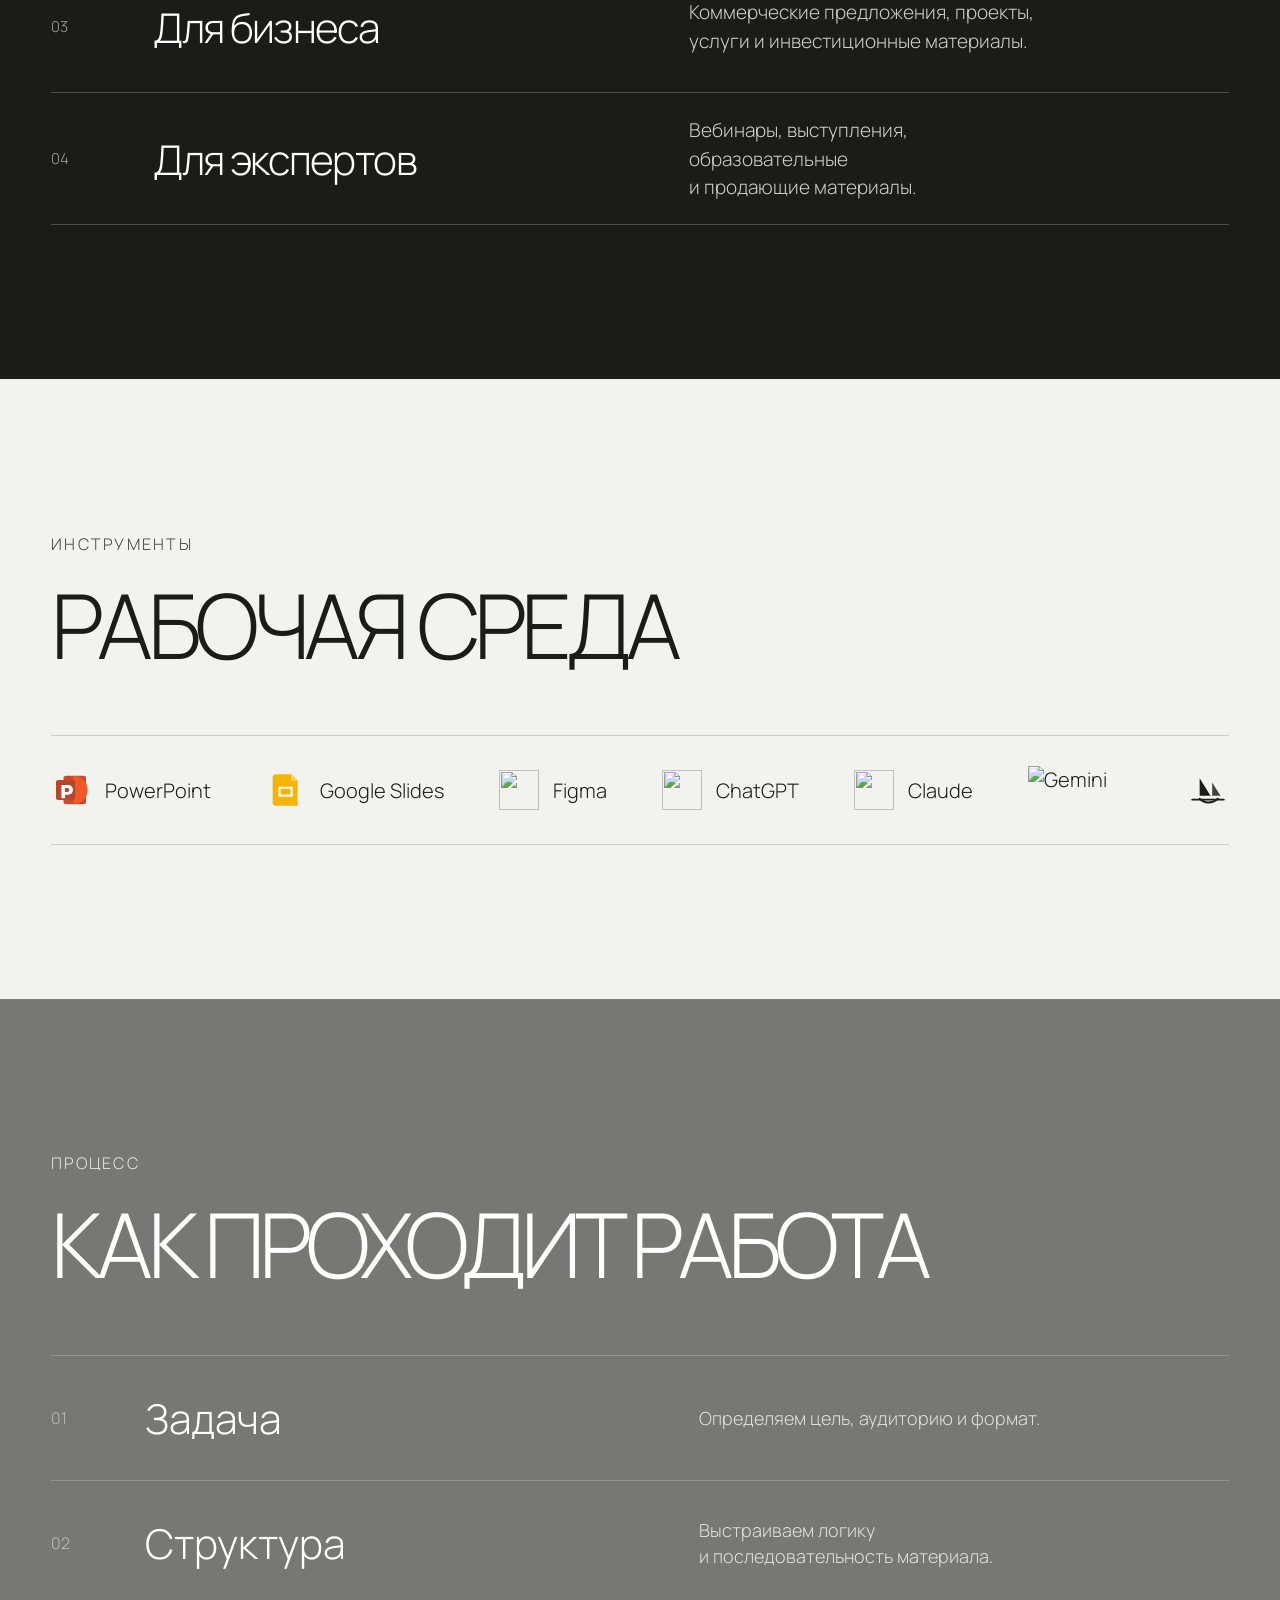
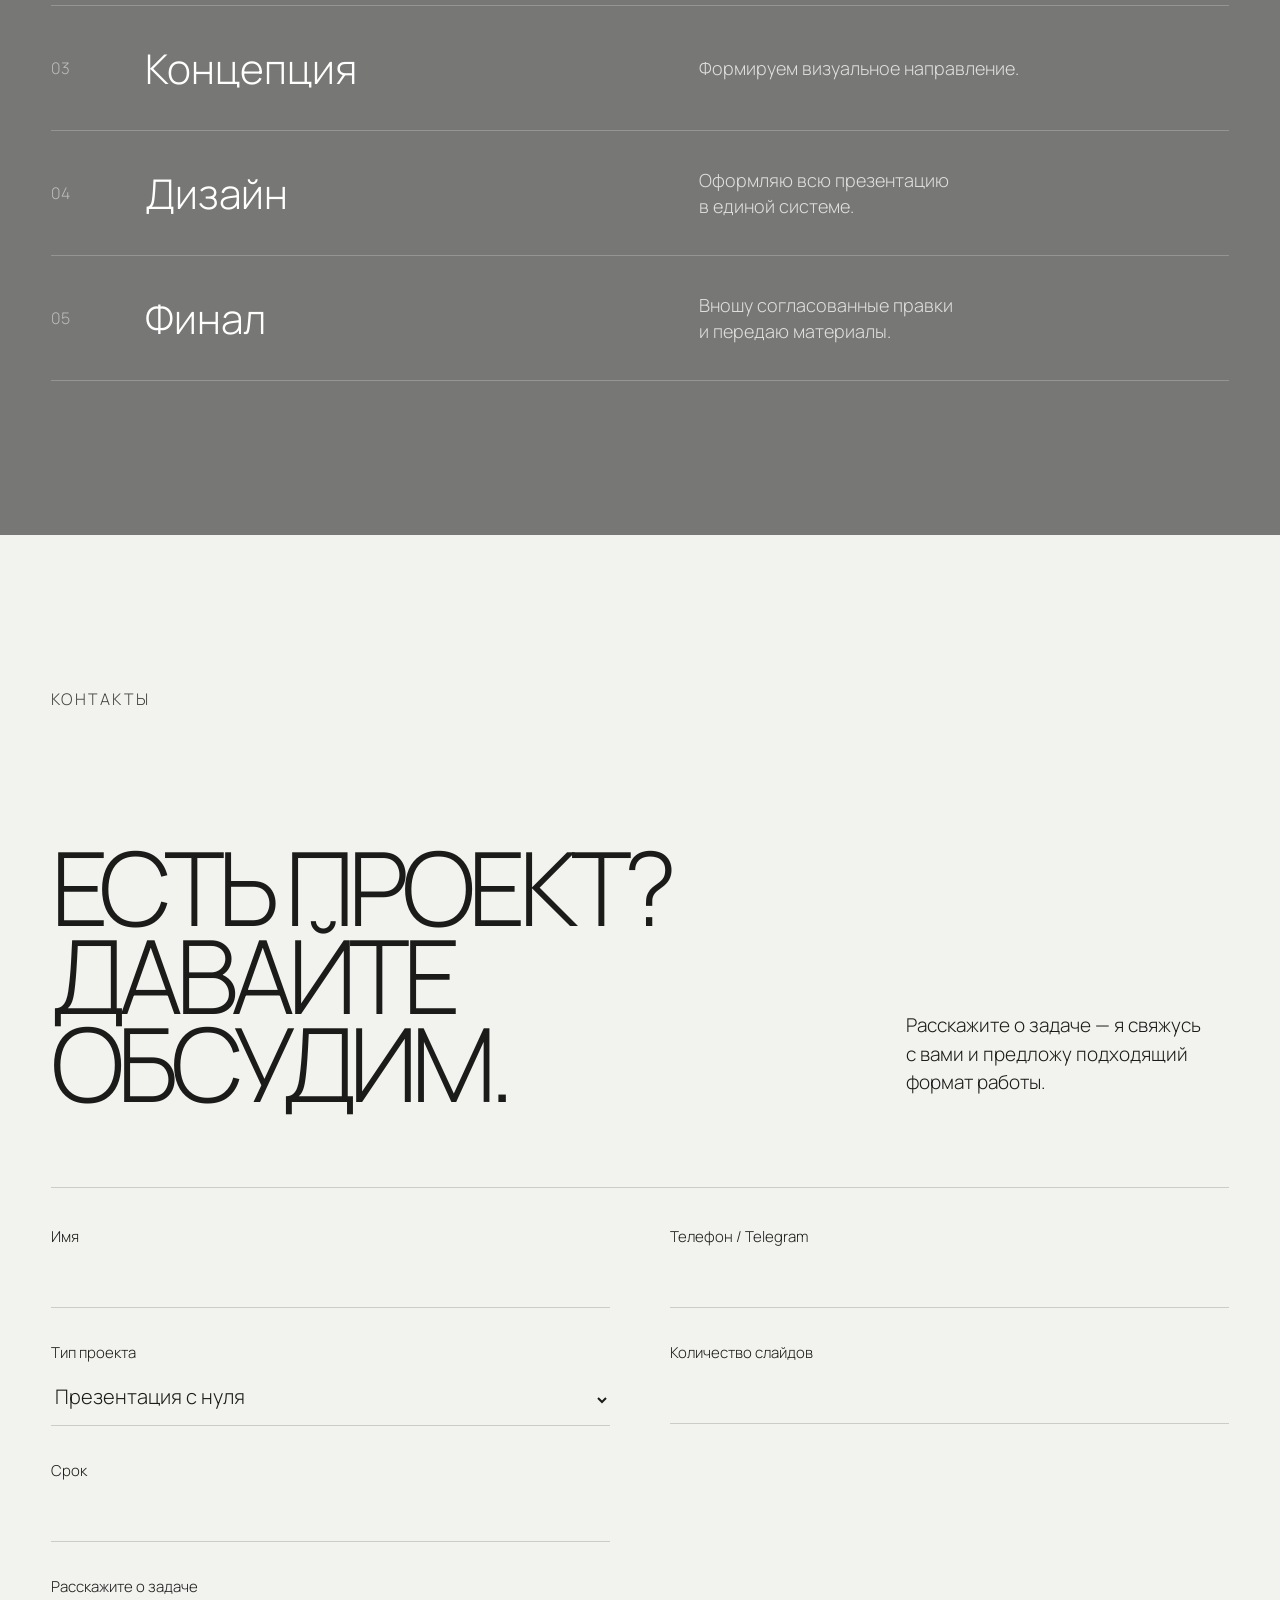
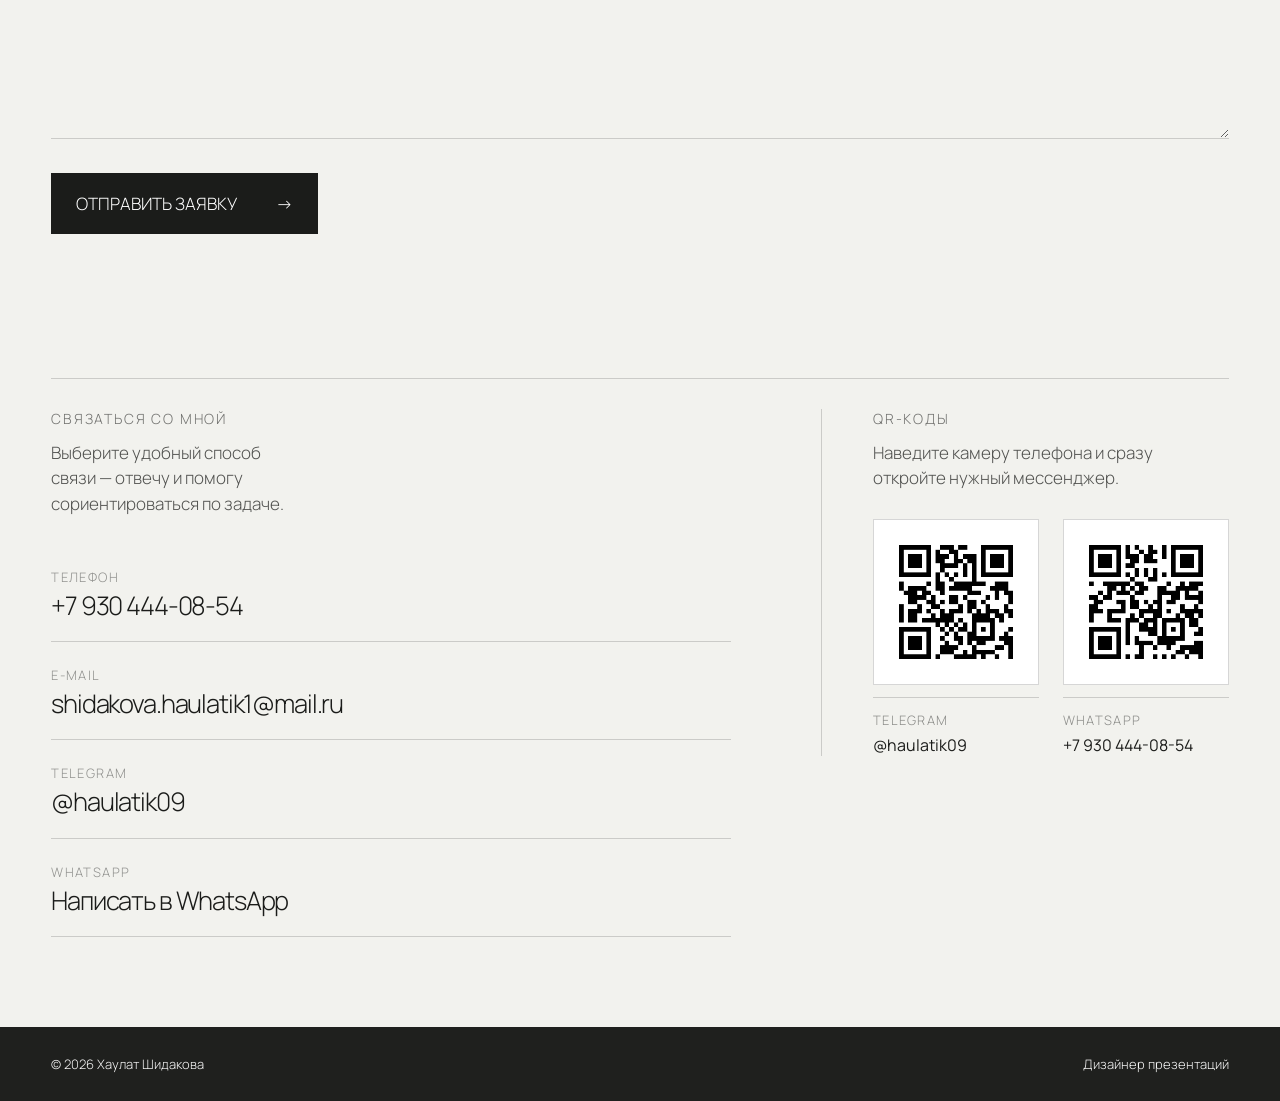
==== commit d644f5c5: "Add client logo marquee and form status" ====
--- a/index.html
+++ b/index.html
@@ -9,9 +9,9 @@
   <link rel="preconnect" href="https://fonts.gstatic.com" crossorigin>
   <link href="https://fonts.googleapis.com/css2?family=Manrope:wght@300;400;500;600&display=swap" rel="stylesheet">
   <link rel="preload" as="image" href="assetsportrait-main.png.png" fetchpriority="high" />
-  <link rel="stylesheet" href="styles.css?v=20261004-1150" />
+  <link rel="stylesheet" href="styles.css?v=20261004-1325" />
   <script src="https://code.iconify.design/iconify-icon/2.1.0/iconify-icon.min.js" defer></script>
-  <script src="script.js?v=20261004-0218" defer></script>
+  <script src="script.js?v=20261004-1325" defer></script>
 </head>
 <body>
   <div class="page-grid" aria-hidden="true"></div>
@@ -137,6 +137,20 @@
         </article>
       </div>
     </section>
+    
+    <section class="clients-strip section" aria-labelledby="clients-title">
+      <div class="clients-head">
+        <div class="section-kicker">МОИ КЛИЕНТЫ</div>
+        <h2 class="clients-title" id="clients-title">КОМПАНИИ И ПРОЕКТЫ,<br>С КОТОРЫМИ Я РАБОТАЛА</h2>
+      </div>
+      <div class="clients-marquee" aria-label="Логотипы клиентов">
+        <div class="clients-track">
+          <img src="client-logos-strip.webp" alt="Логотипы клиентов" />
+          <img src="client-logos-strip.webp" alt="" aria-hidden="true" />
+        </div>
+      </div>
+    </section>
+
 
     <section class="about section" id="about">
       <div class="section-kicker">ОБО МНЕ</div>
@@ -262,6 +276,7 @@
         <label>Срок<input type="text" name="deadline"></label>
         <label class="field-wide">Расскажите о задаче<textarea name="message" rows="4" required></textarea></label>
         <button class="submit-btn" type="submit">ОТПРАВИТЬ ЗАЯВКУ <span>→</span></button>
+        <p class="form-status" id="formStatus" role="status" aria-live="polite"></p>
       </form>
 
       <div class="contact-connect">
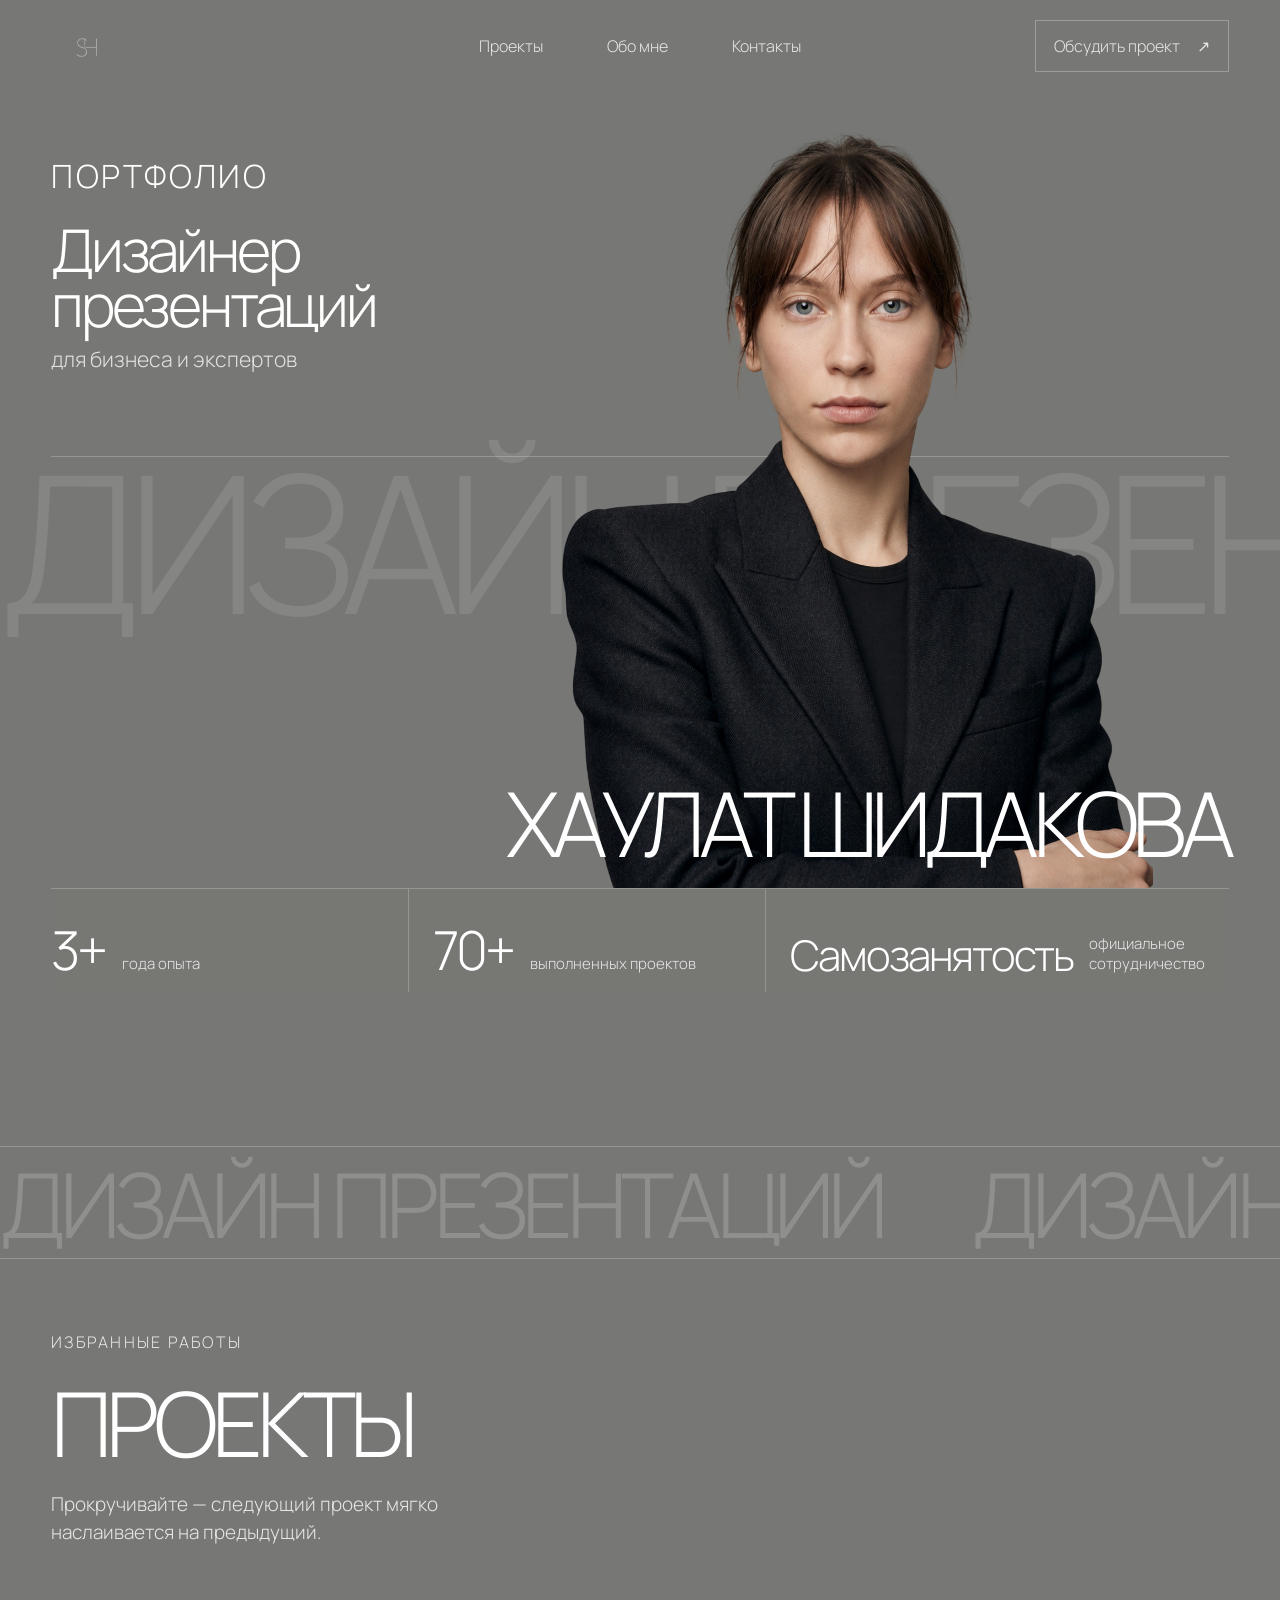
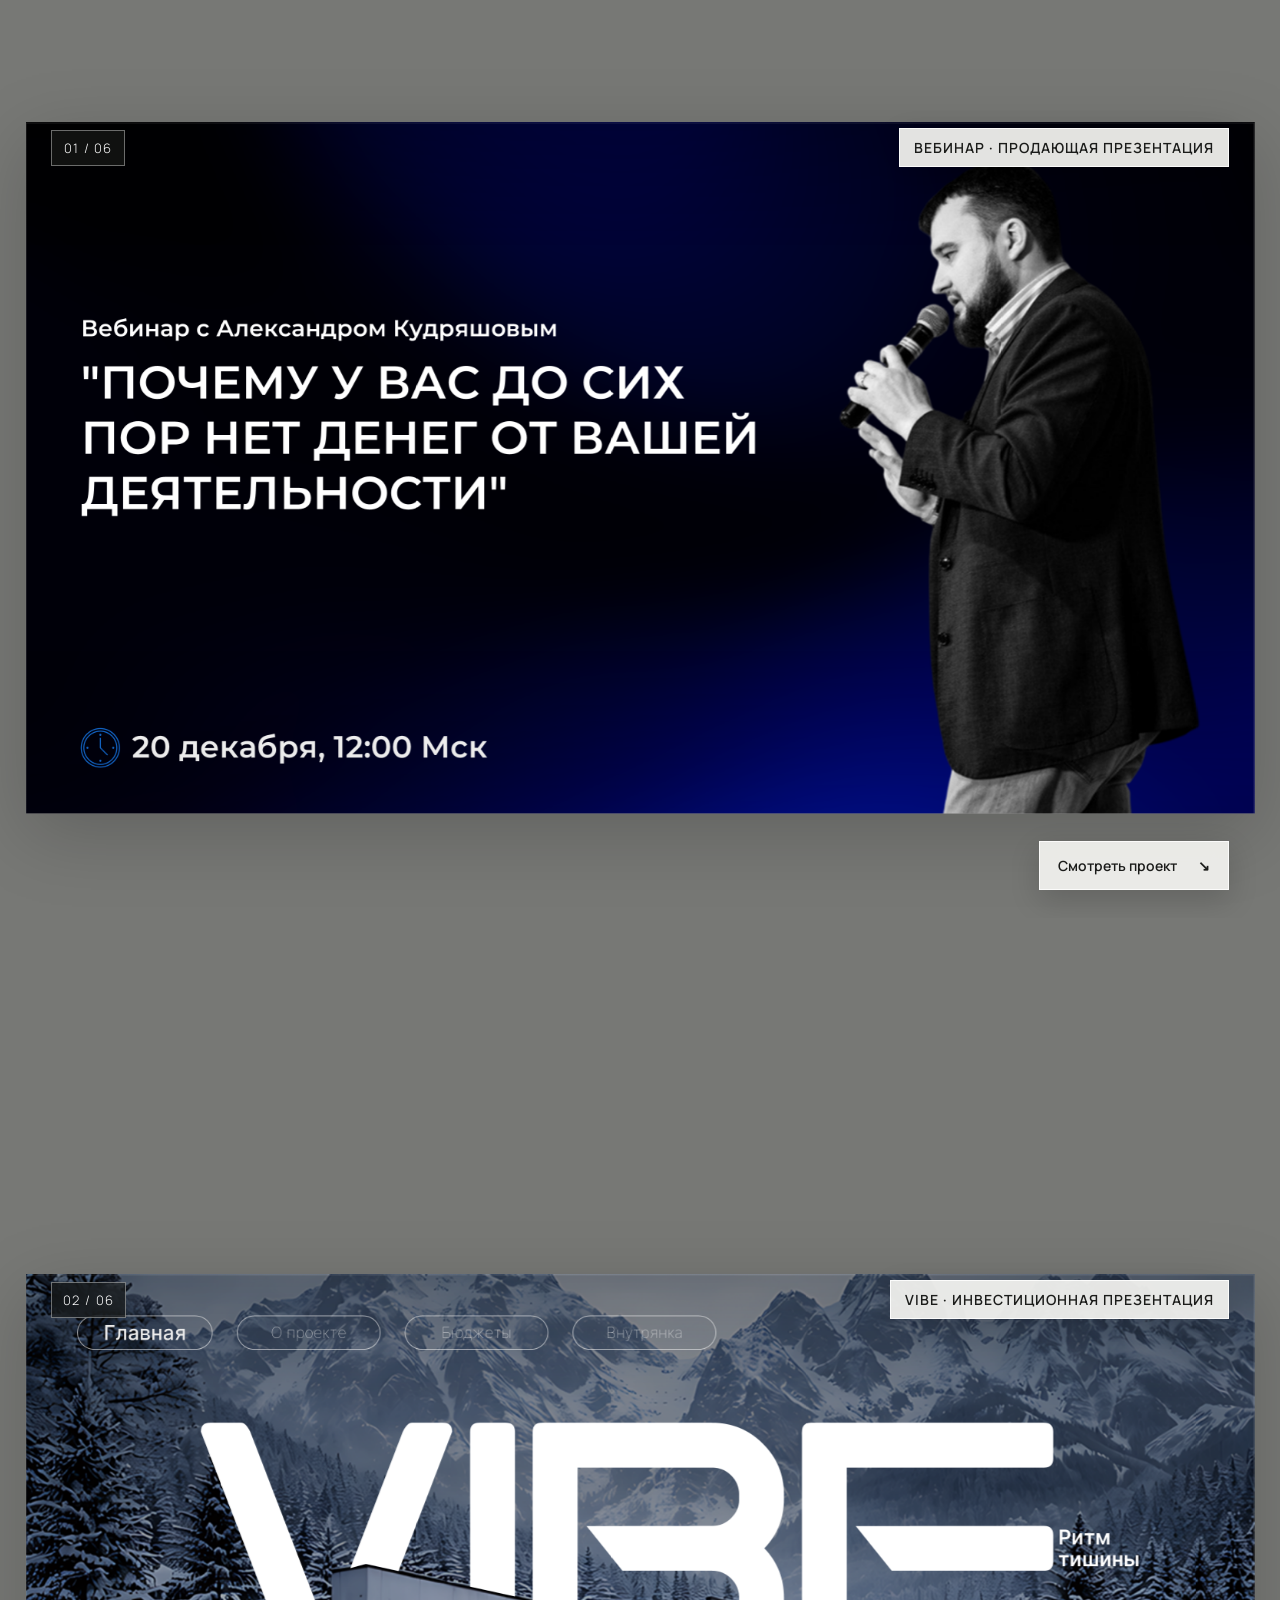
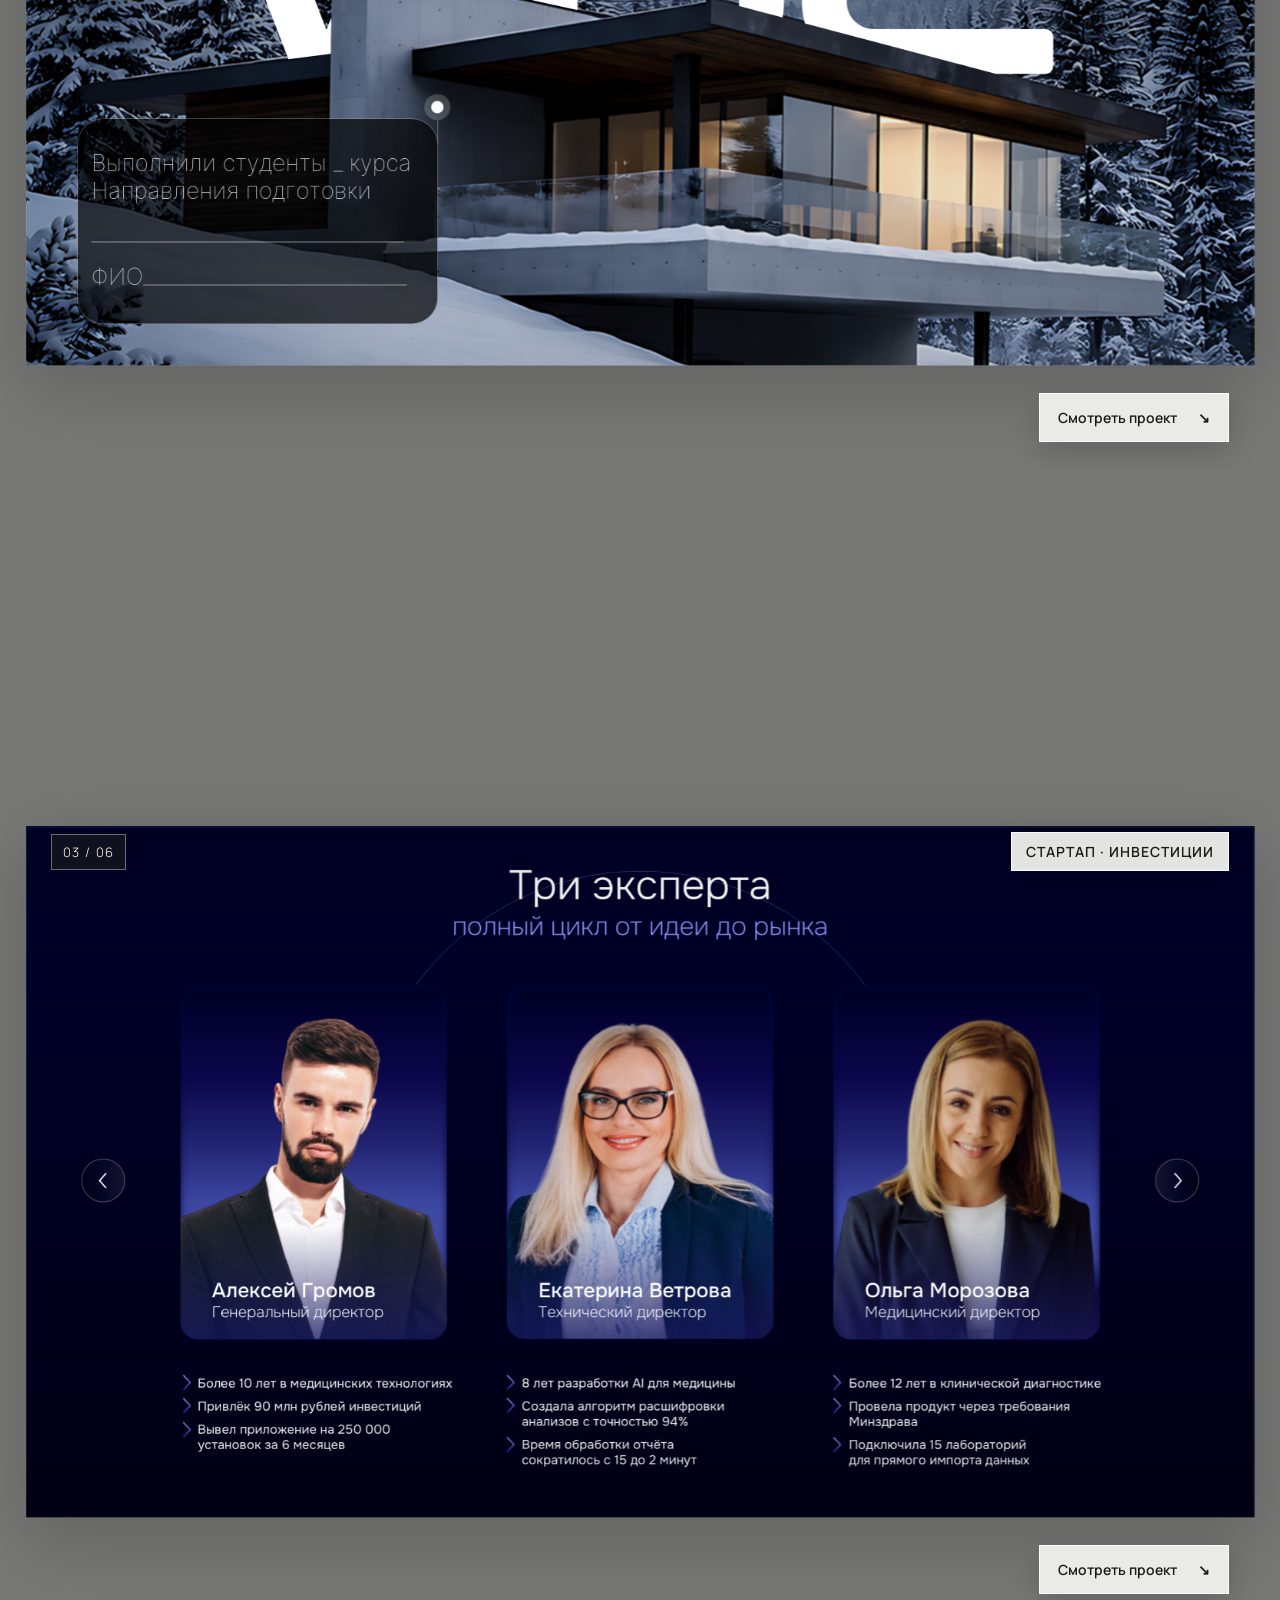
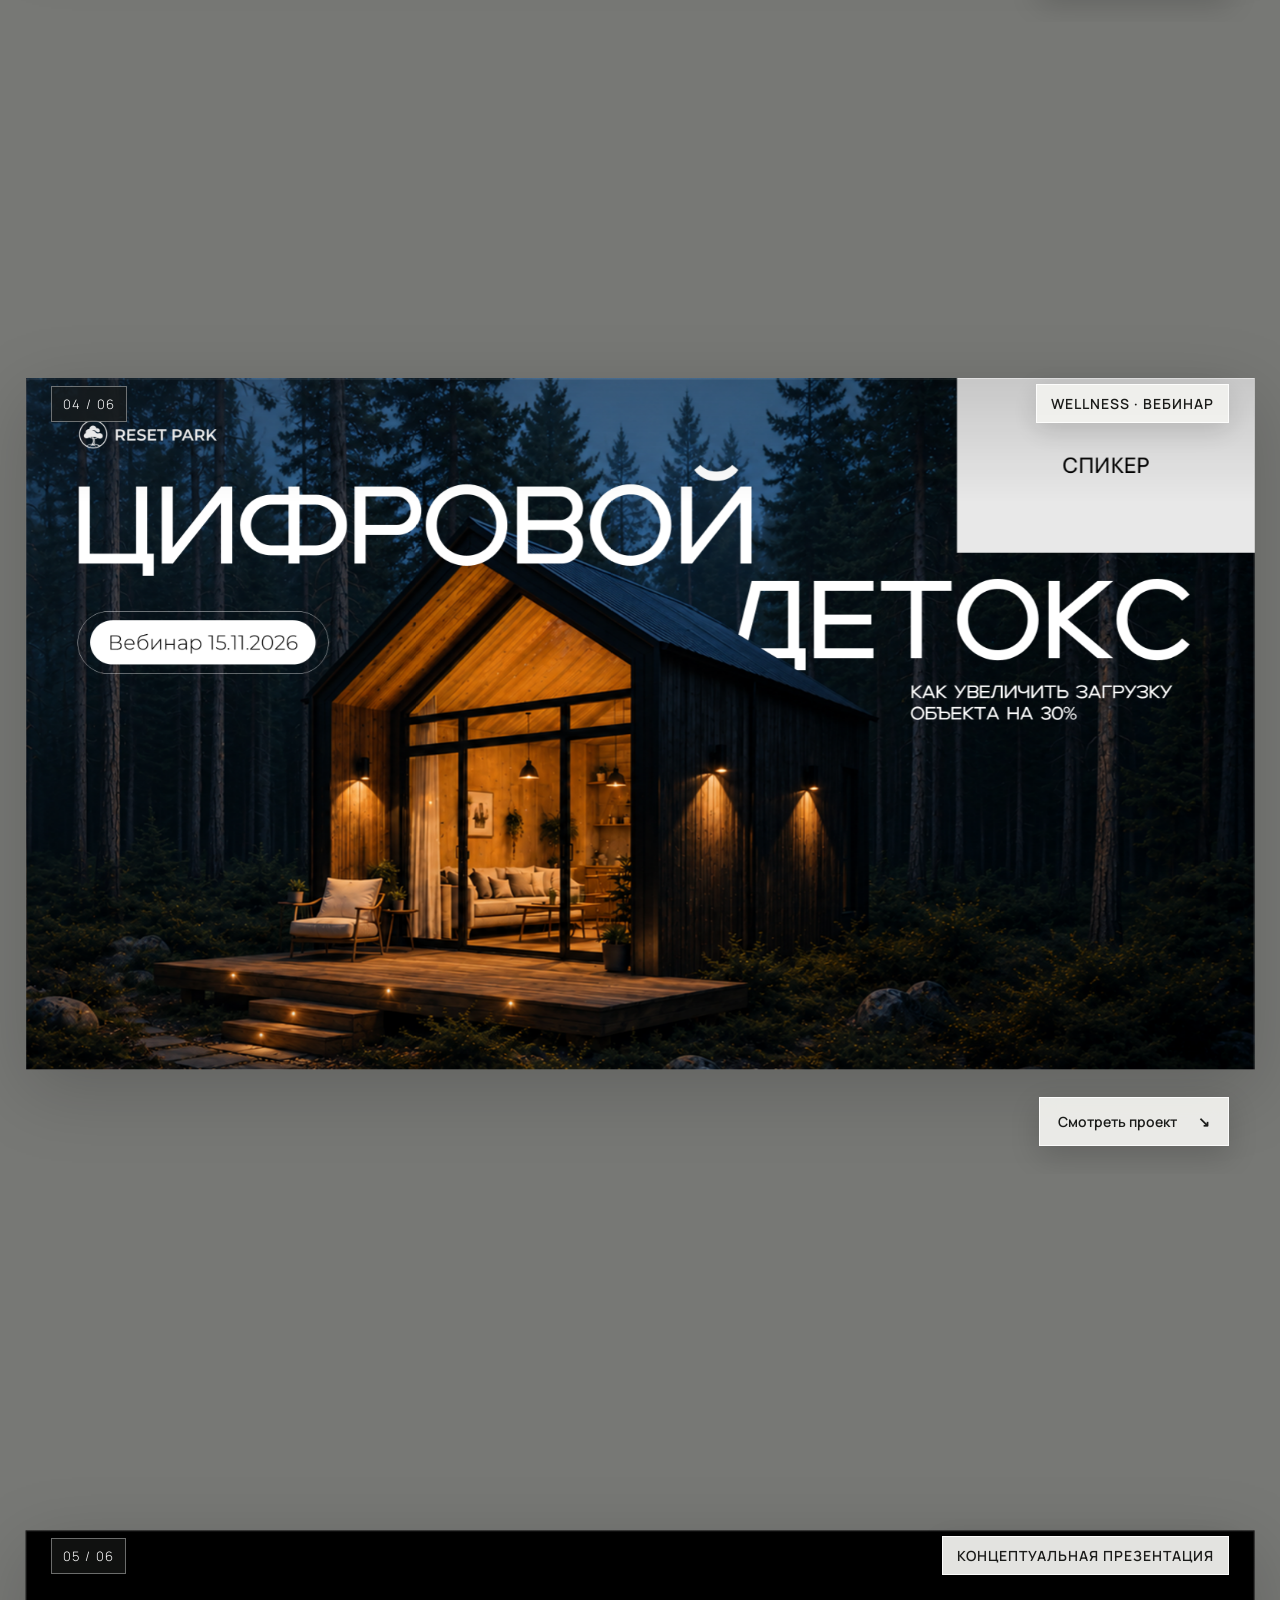
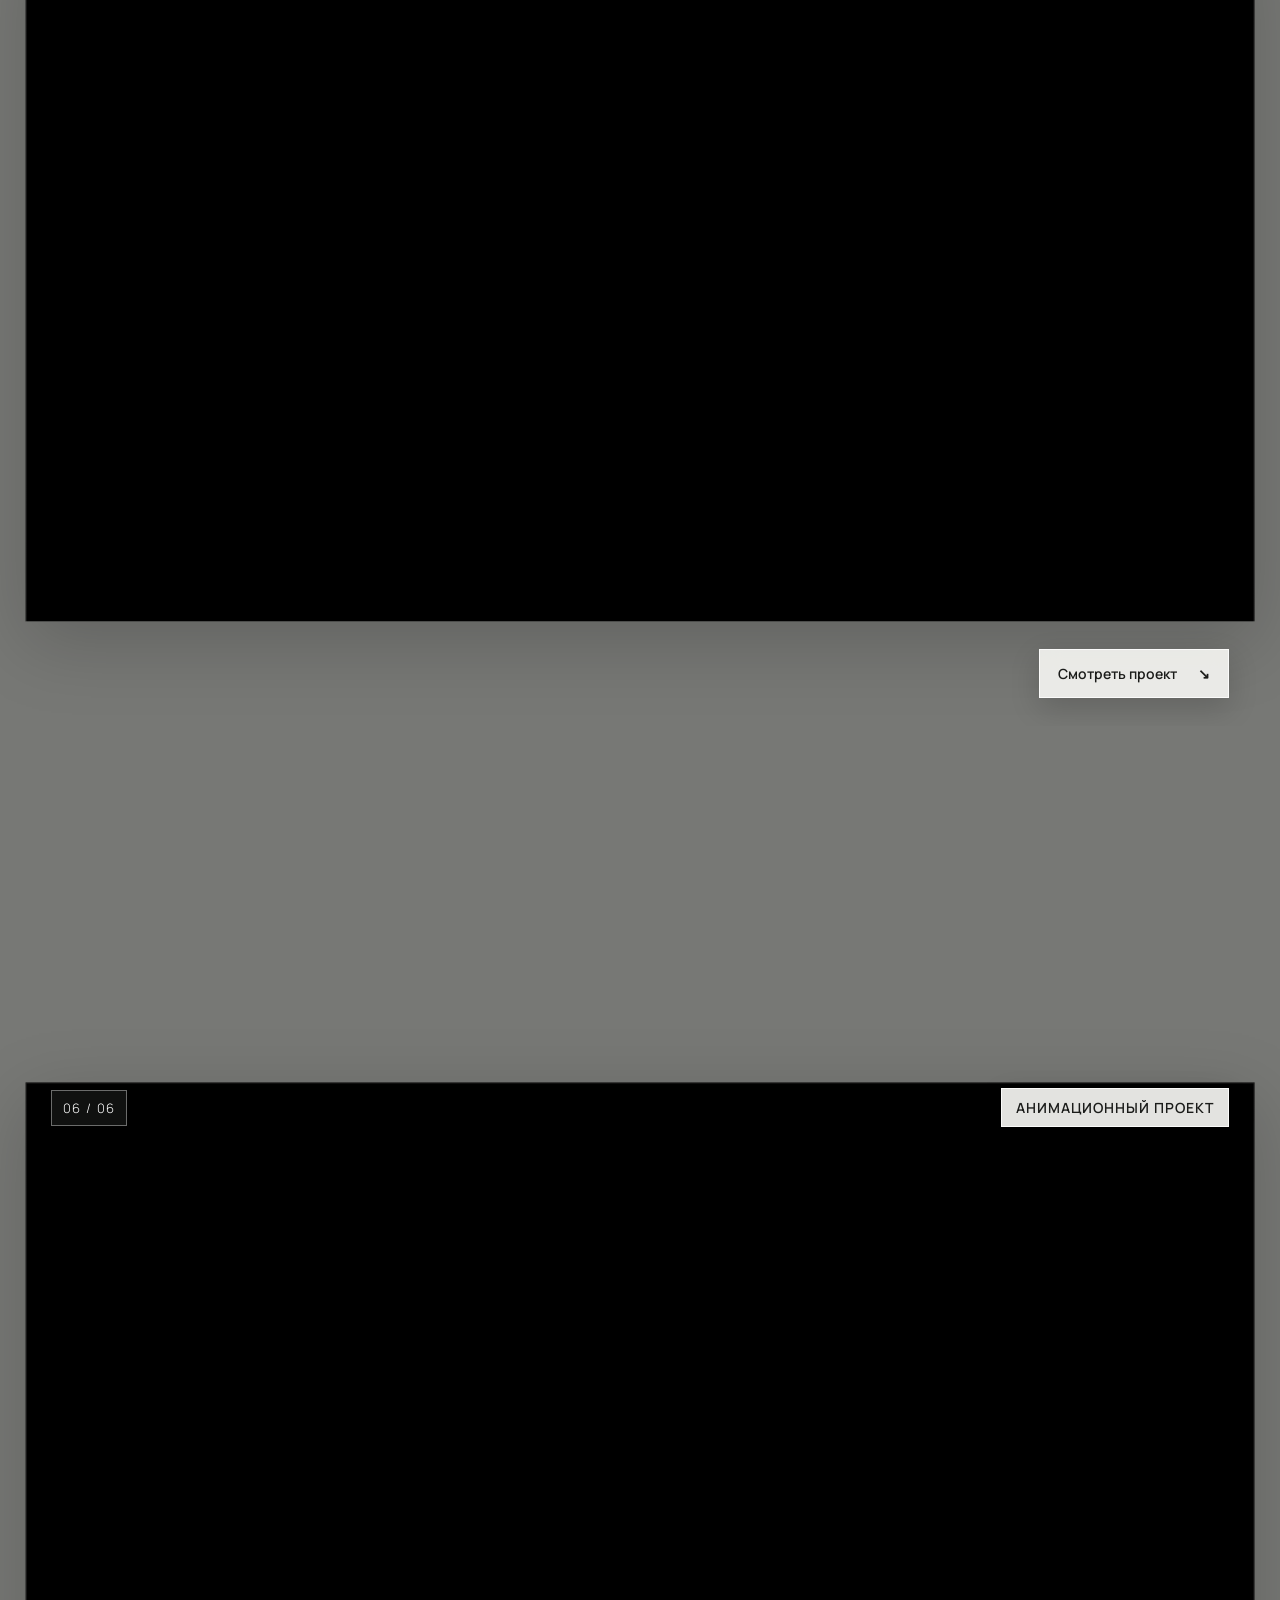
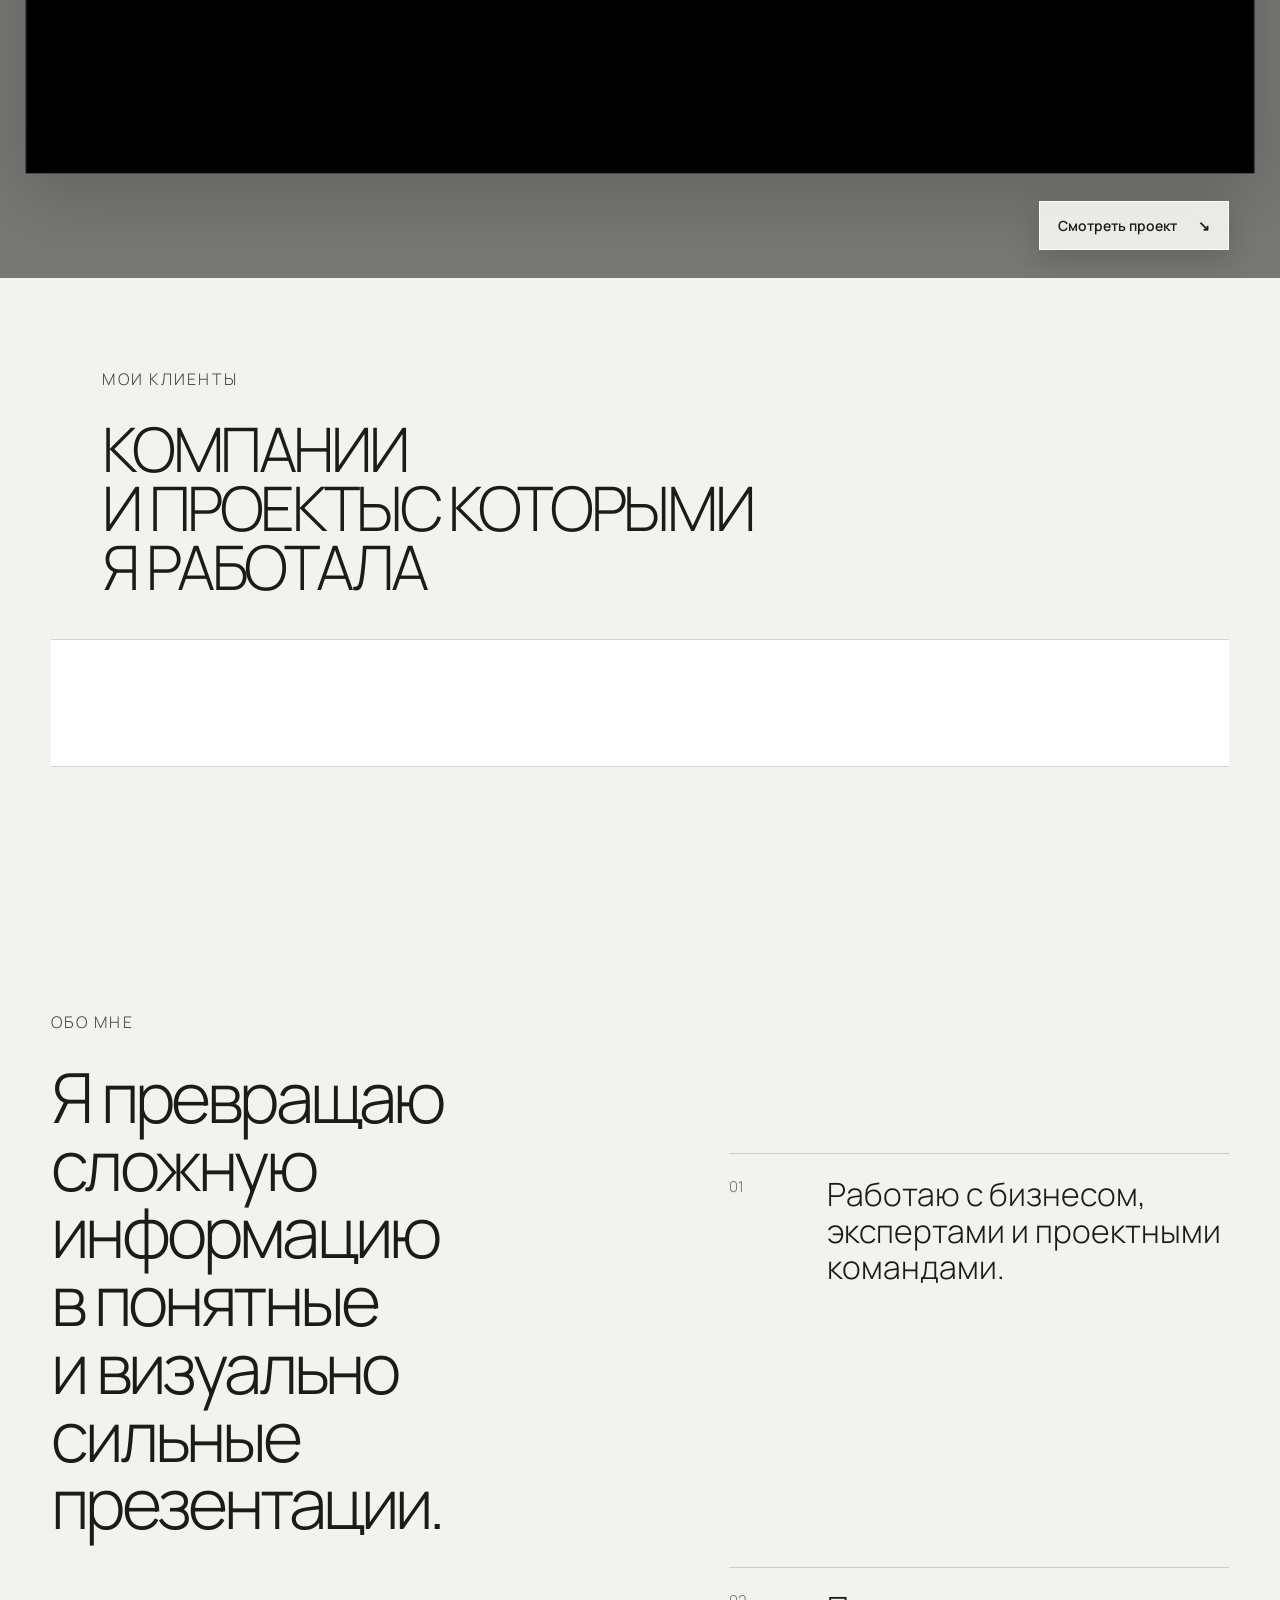
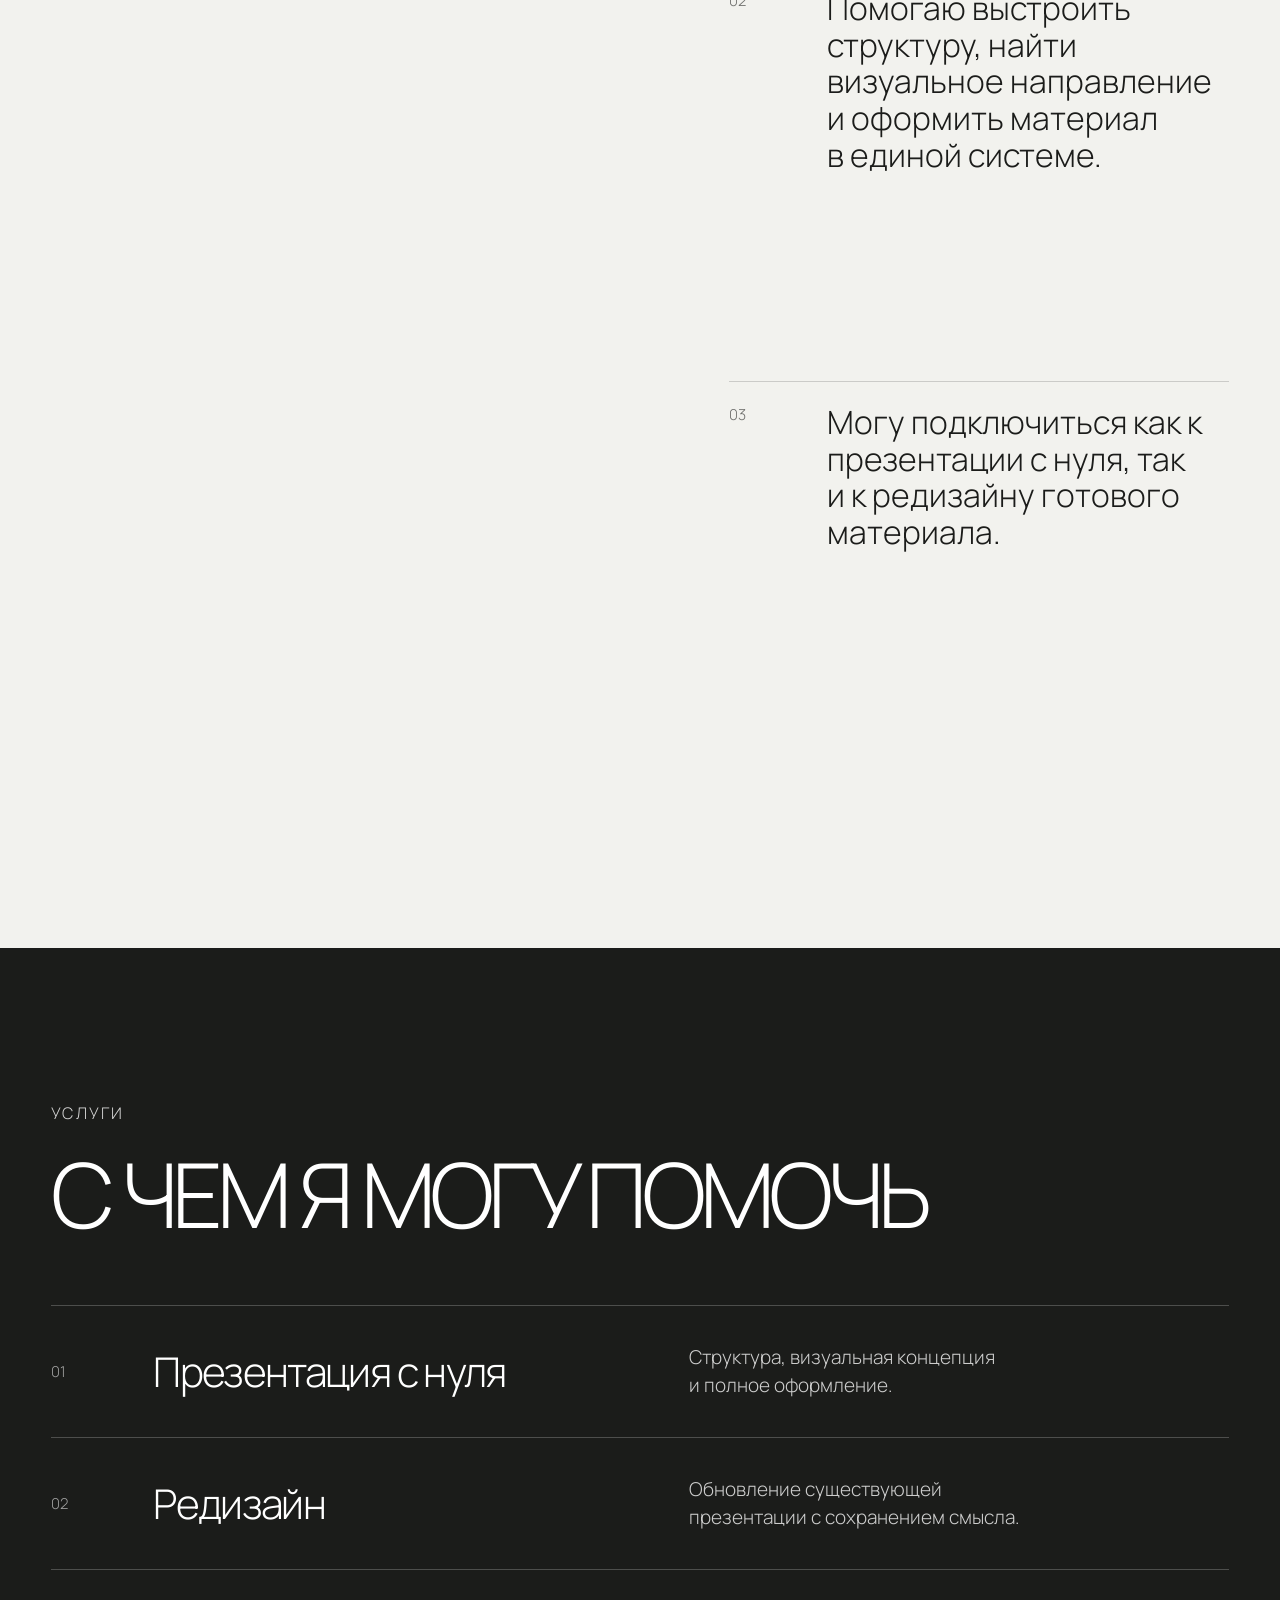
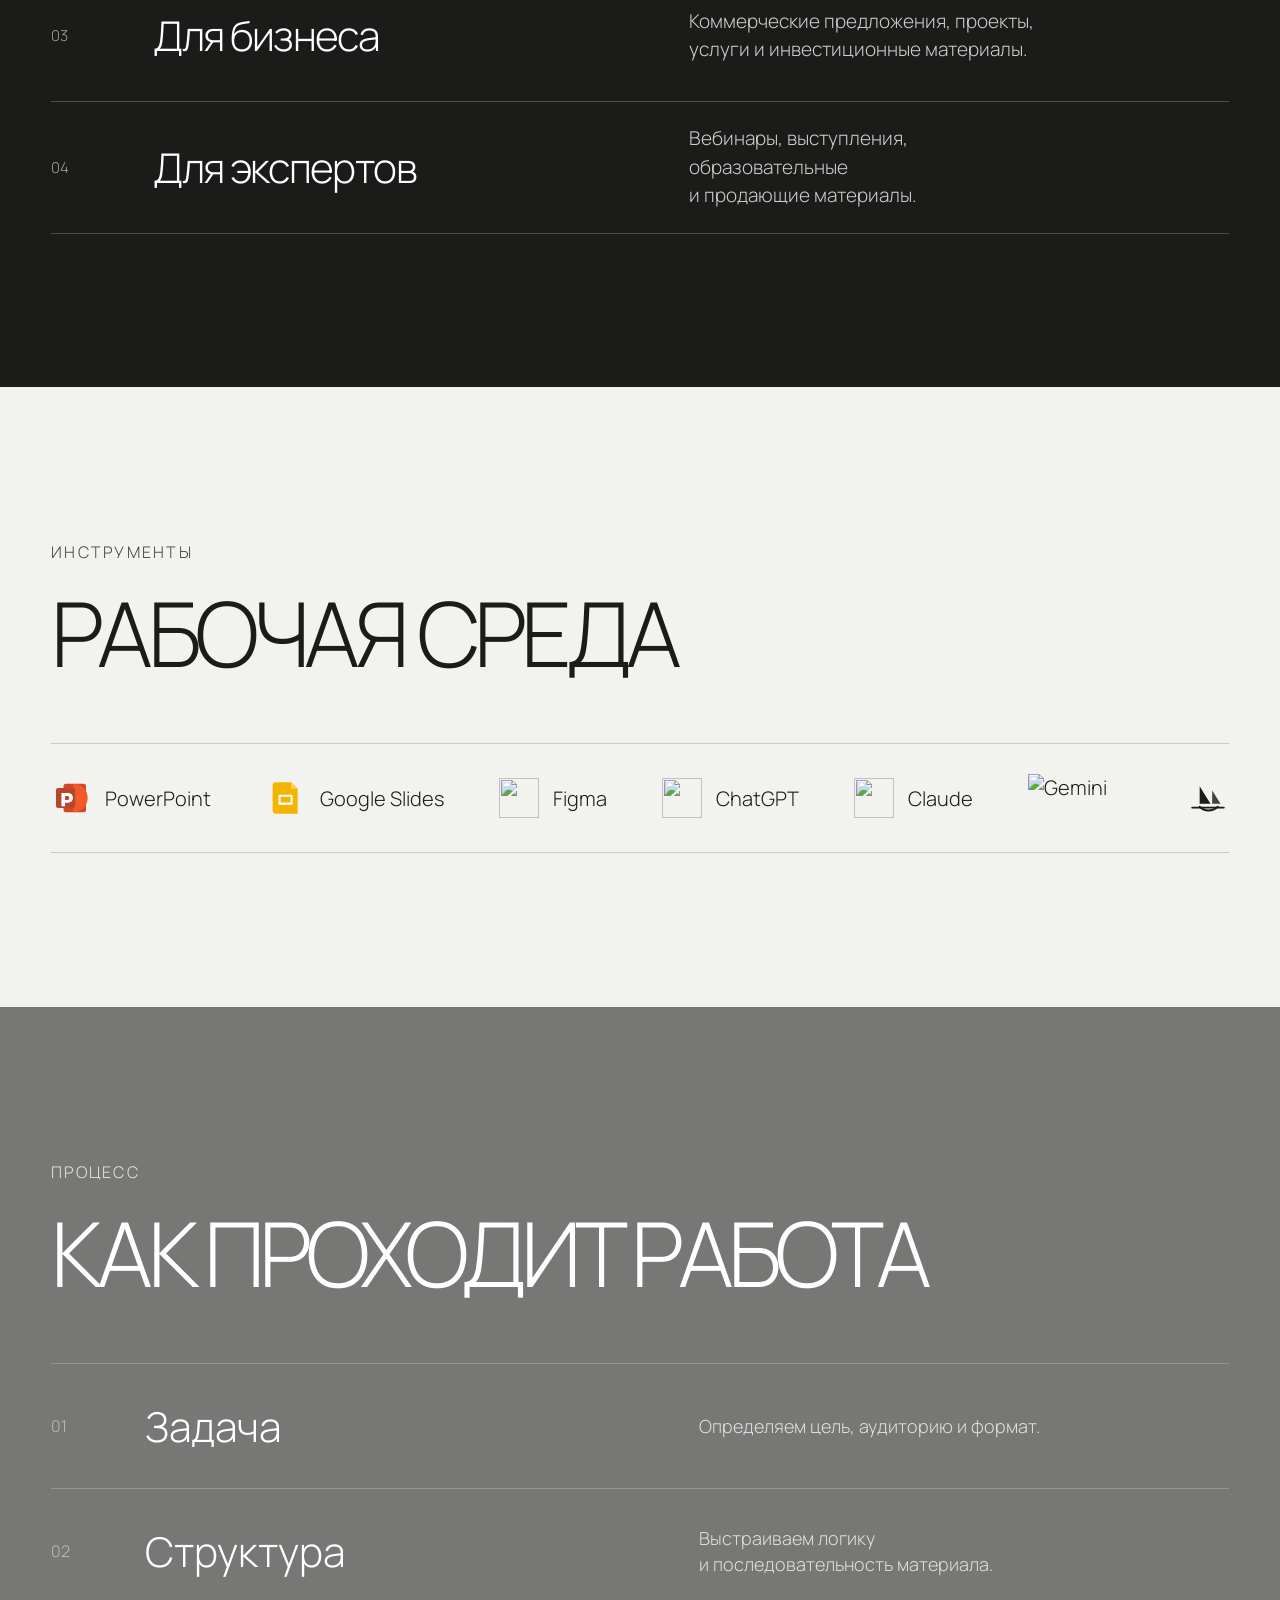
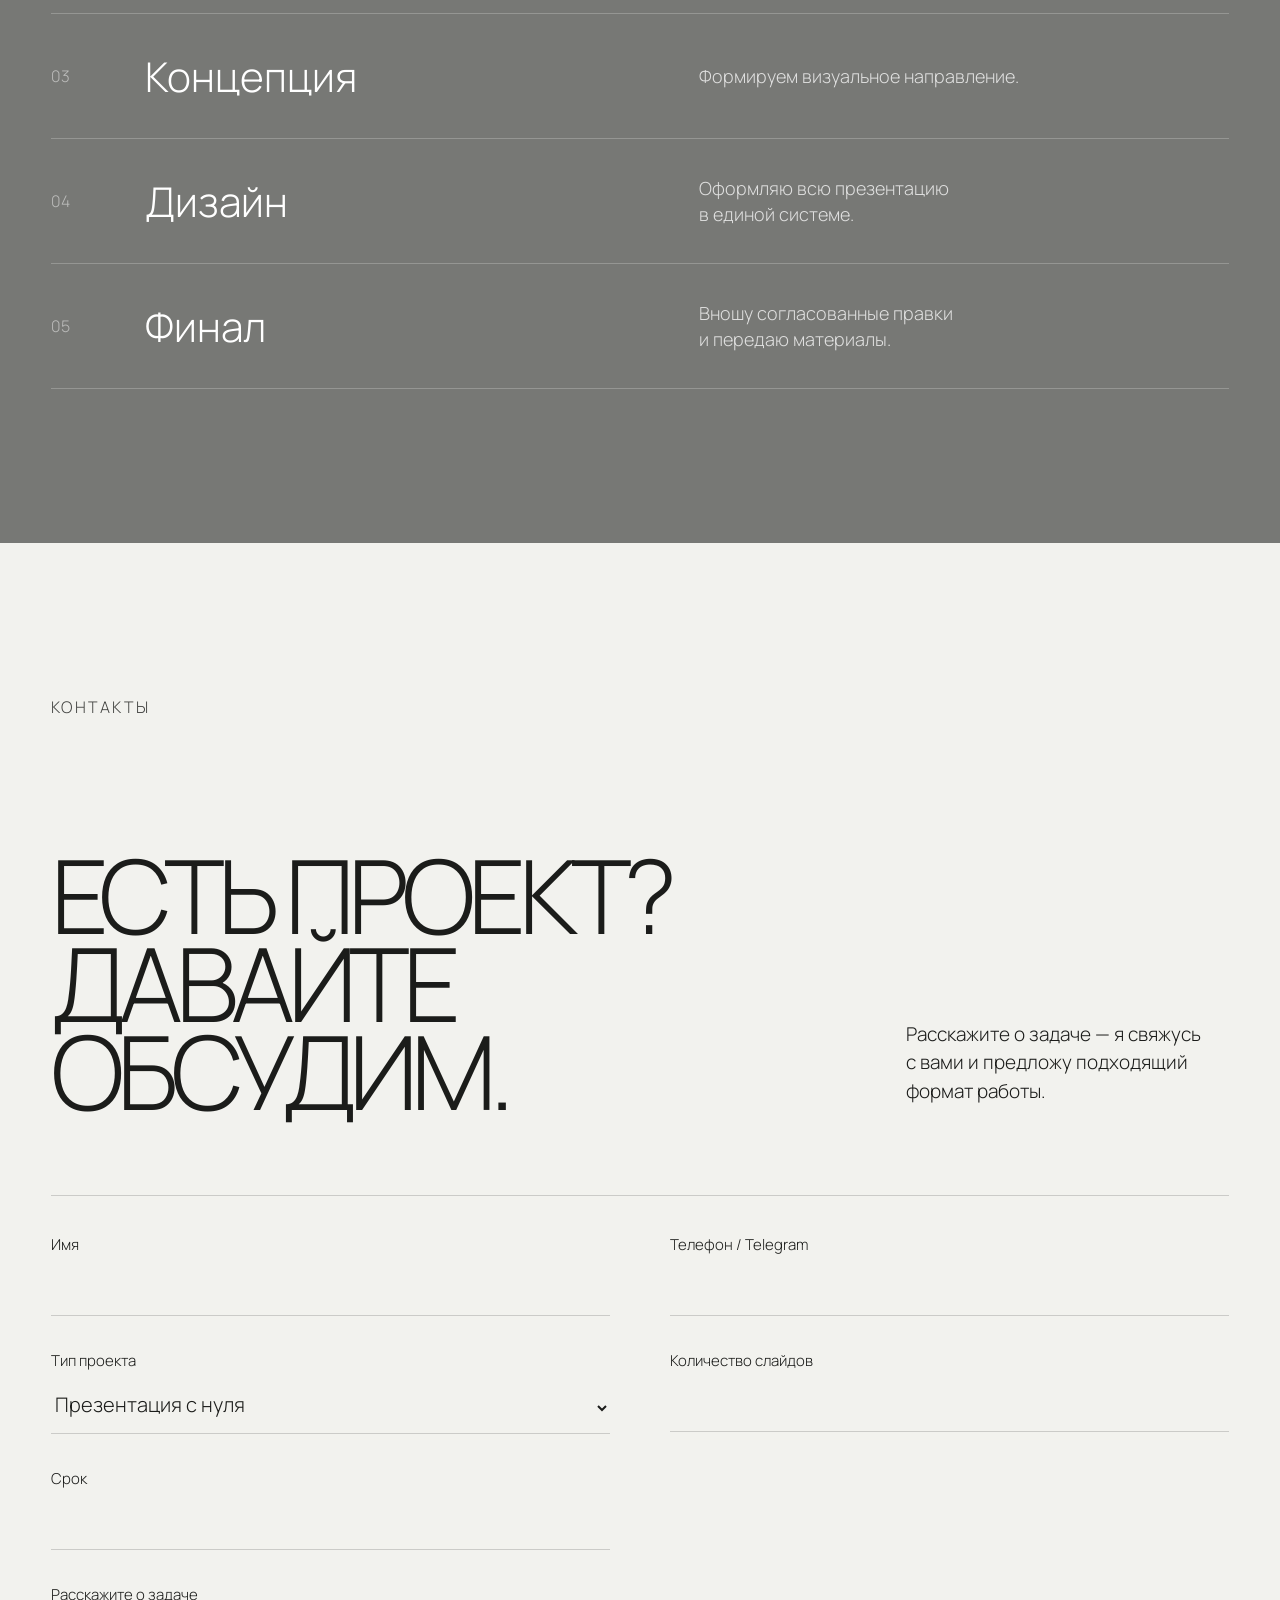
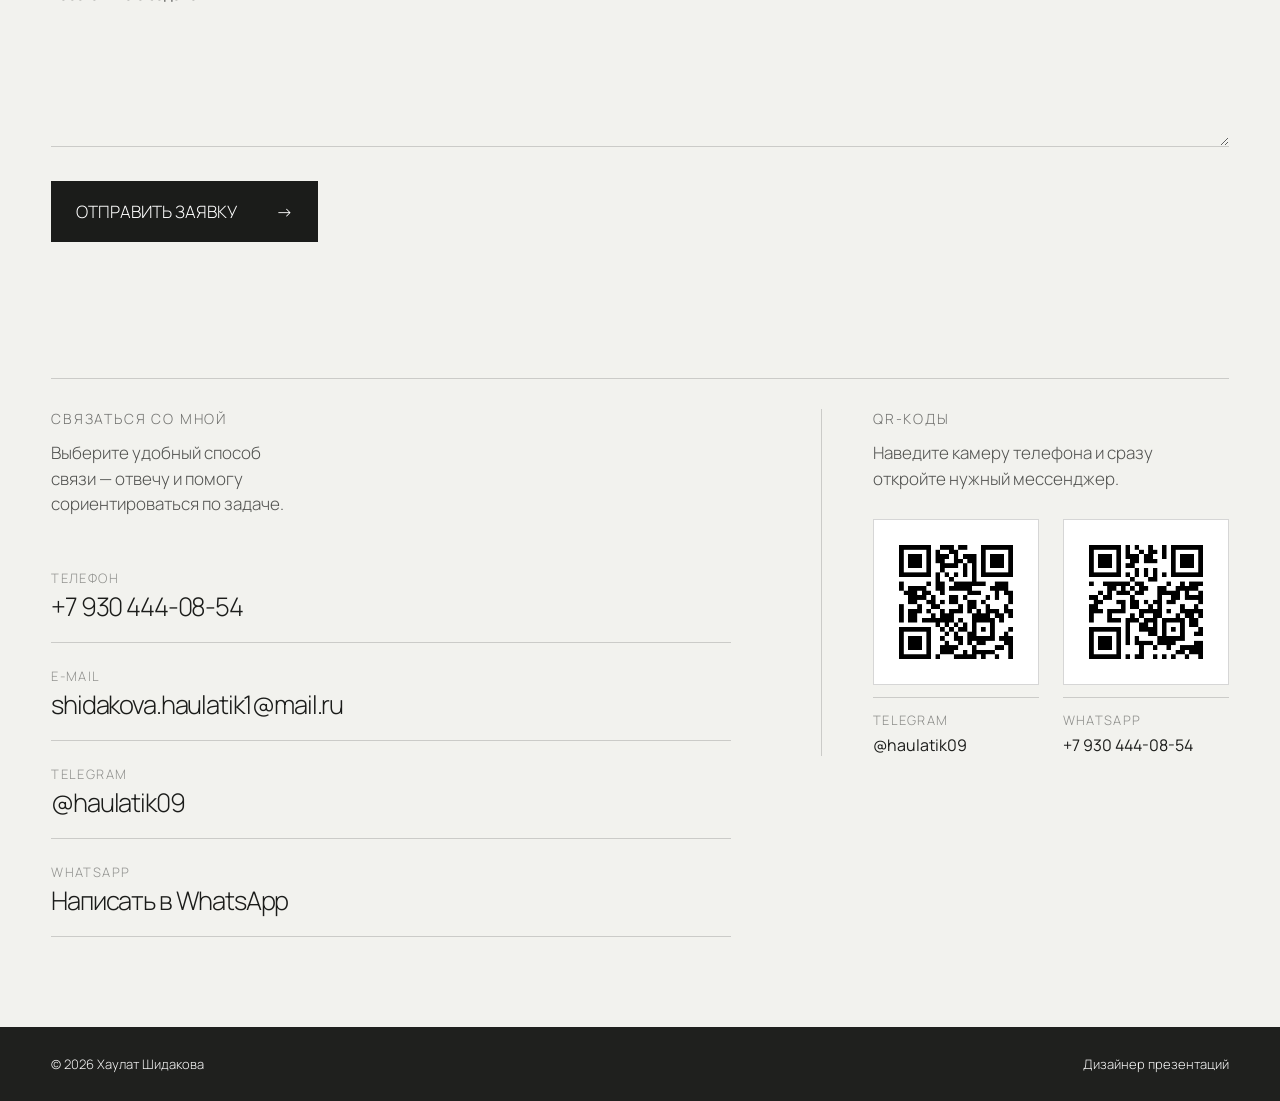
==== commit bb1cd21b: "Keep clients heading on exactly two lines" ====
--- a/index.html
+++ b/index.html
@@ -9,7 +9,7 @@
   <link rel="preconnect" href="https://fonts.gstatic.com" crossorigin>
   <link href="https://fonts.googleapis.com/css2?family=Manrope:wght@300;400;500;600&display=swap" rel="stylesheet">
   <link rel="preload" as="image" href="assetsportrait-main.png.png" fetchpriority="high" />
-  <link rel="stylesheet" href="styles.css?v=20261004-1325" />
+  <link rel="stylesheet" href="styles.css?v=20261004-1334" />
   <script src="https://code.iconify.design/iconify-icon/2.1.0/iconify-icon.min.js" defer></script>
   <script src="script.js?v=20261004-1325" defer></script>
 </head>
@@ -141,7 +141,7 @@
     <section class="clients-strip section" aria-labelledby="clients-title">
       <div class="clients-head">
         <div class="section-kicker">МОИ КЛИЕНТЫ</div>
-        <h2 class="clients-title" id="clients-title">КОМПАНИИ И ПРОЕКТЫ,<br>С КОТОРЫМИ Я РАБОТАЛА</h2>
+        <h2 class="clients-title" id="clients-title"><span>КОМПАНИИ И ПРОЕКТЫ</span><span>С КОТОРЫМИ Я РАБОТАЛА</span></h2>
       </div>
       <div class="clients-marquee" aria-label="Логотипы клиентов">
         <div class="clients-track">
--- a/styles.css
+++ b/styles.css
@@ -682,3 +682,63 @@
 h1,h2,h3,.section-title,.drawer-head h2{
   text-wrap:balance;
 }
+
+/* Clients marquee */
+.clients-strip{
+  background:var(--paper);
+  color:var(--graphite);
+  padding-top:90px;
+  padding-bottom:90px;
+  overflow:hidden;
+}
+.clients-head{padding:0 var(--pad) 42px}
+.clients-title{
+  margin:0;
+  font-size:clamp(34px,4.8vw,78px);
+  line-height:.96;
+  letter-spacing:-.055em;
+  font-weight:300;
+  max-width:14ch;
+}
+.clients-marquee{
+  overflow:hidden;
+  border-top:1px solid var(--dark-line);
+  border-bottom:1px solid var(--dark-line);
+  background:white;
+}
+.clients-track{
+  display:flex;
+  align-items:center;
+  width:max-content;
+  padding:24px 0;
+  animation:clientsMarquee 24s linear infinite;
+  will-change:transform;
+}
+.clients-track img{
+  display:block;
+  width:auto;
+  height:78px;
+  max-width:none;
+  flex:0 0 auto;
+}
+.clients-marquee:hover .clients-track{animation-play-state:paused}
+@keyframes clientsMarquee{
+  to{transform:translateX(-50%)}
+}
+.form-status{
+  grid-column:1/-1;
+  margin:0;
+  min-height:24px;
+  font-size:15px;
+  line-height:1.4;
+}
+.form-status.is-success{opacity:.85}
+.form-status.is-error{opacity:.95}
+.submit-btn[disabled]{opacity:.55;cursor:wait}
+@media(max-width:760px){
+  .clients-strip{padding-top:64px;padding-bottom:64px}
+  .clients-head{padding-bottom:30px}
+  .clients-title{font-size:clamp(30px,10vw,48px)}
+  .clients-track{padding:18px 0}
+  .clients-track img{height:64px}
+}
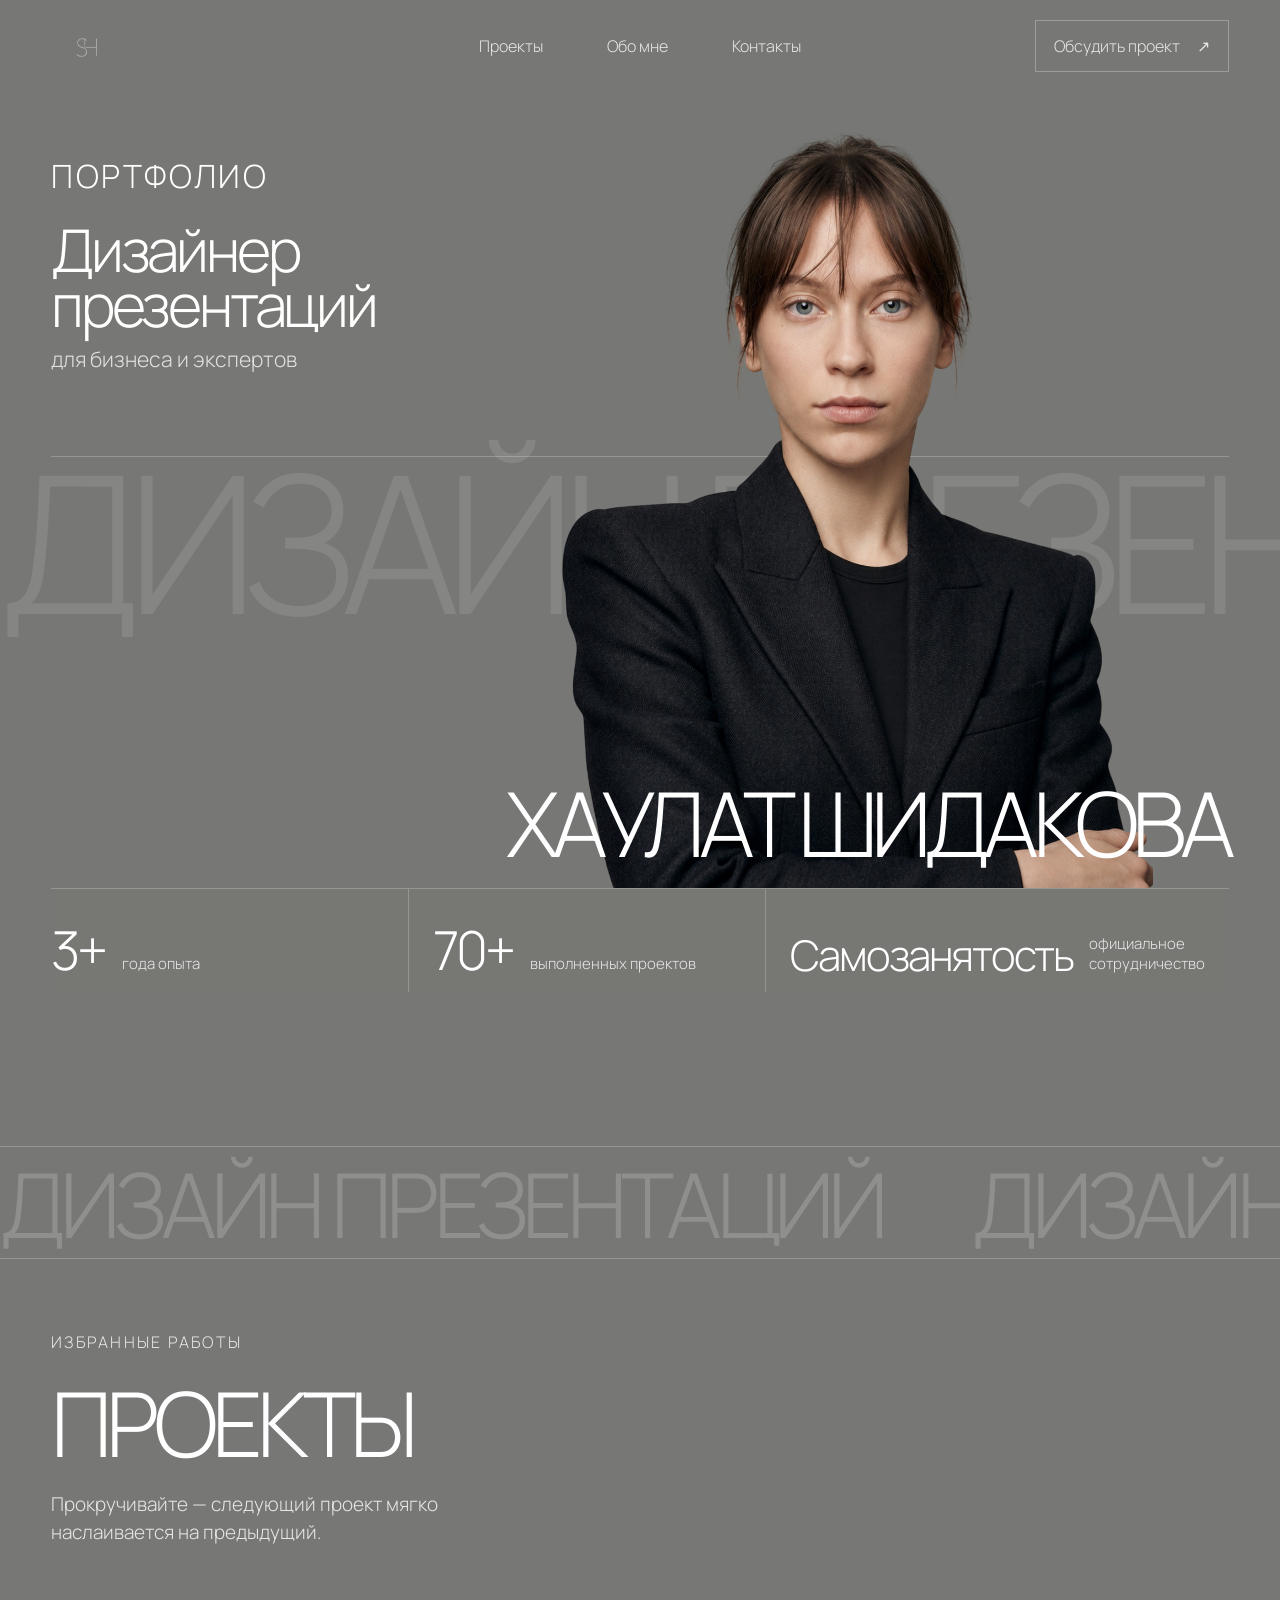
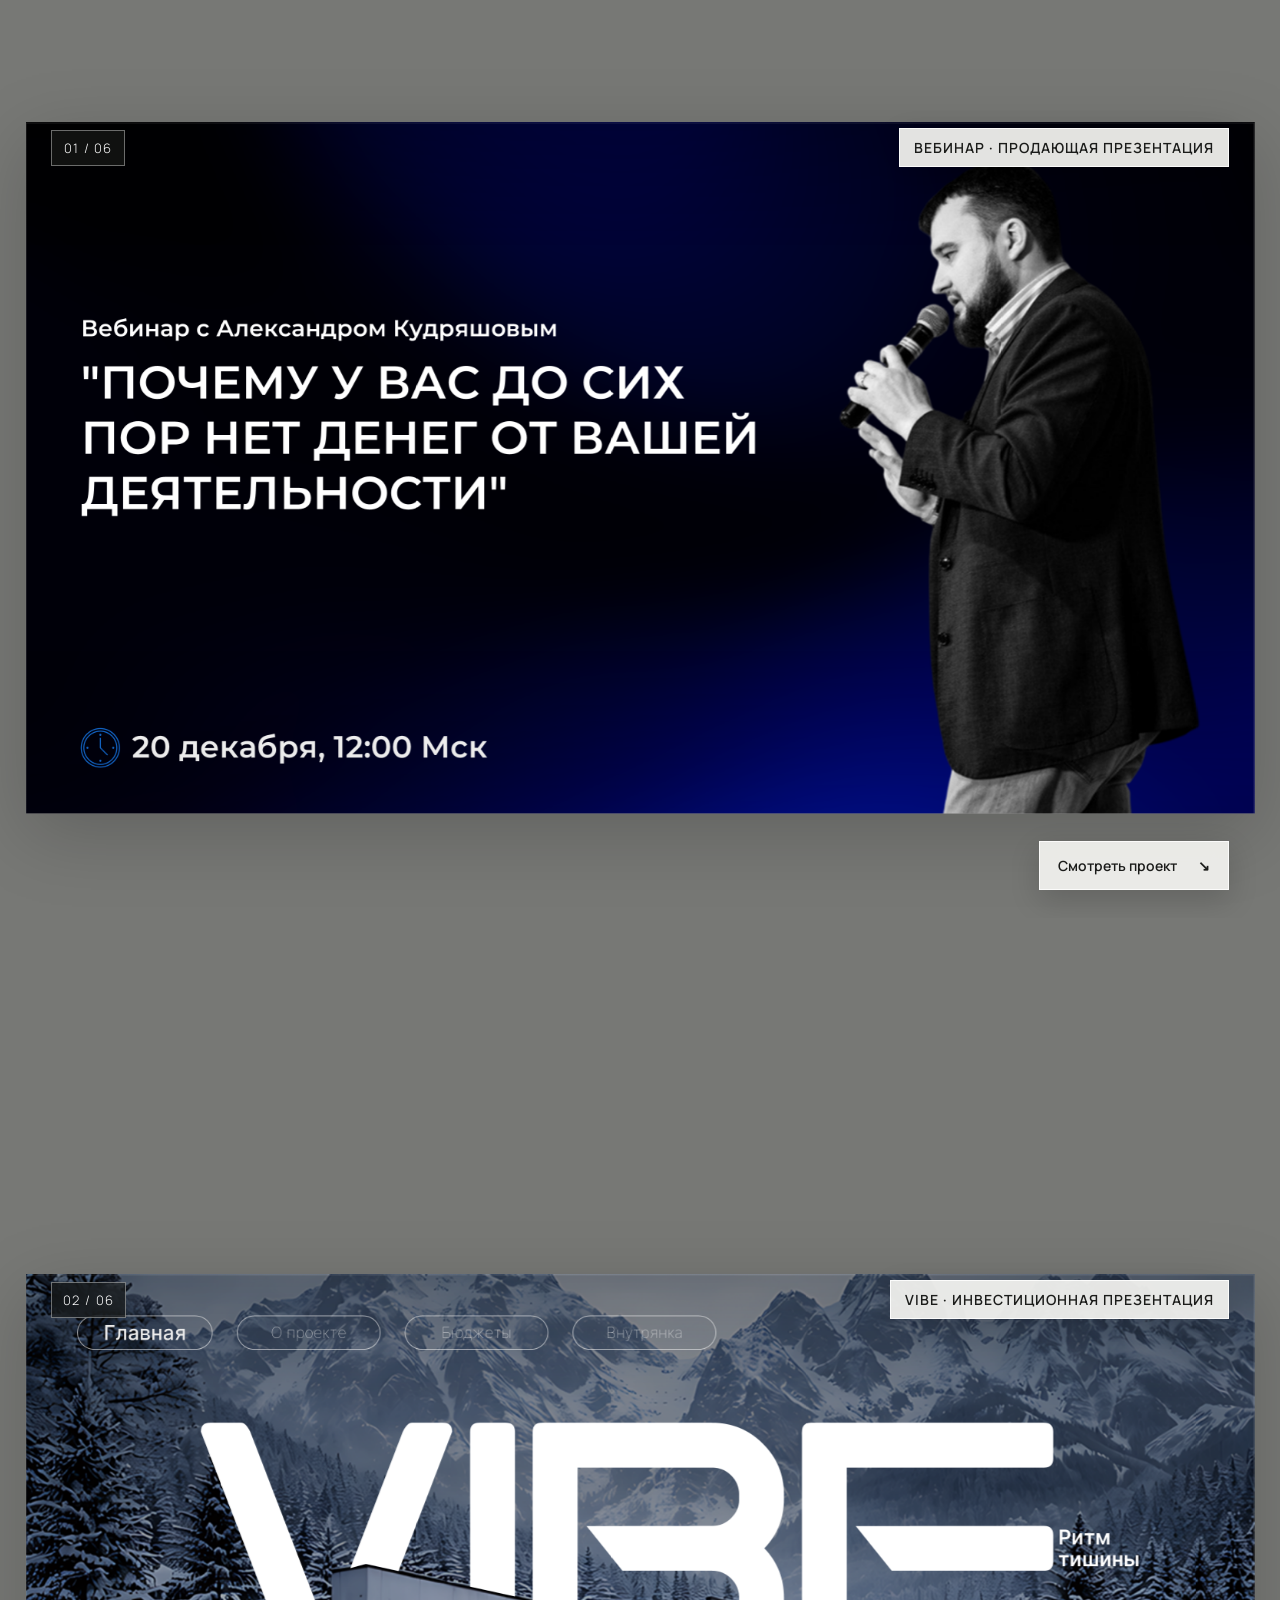
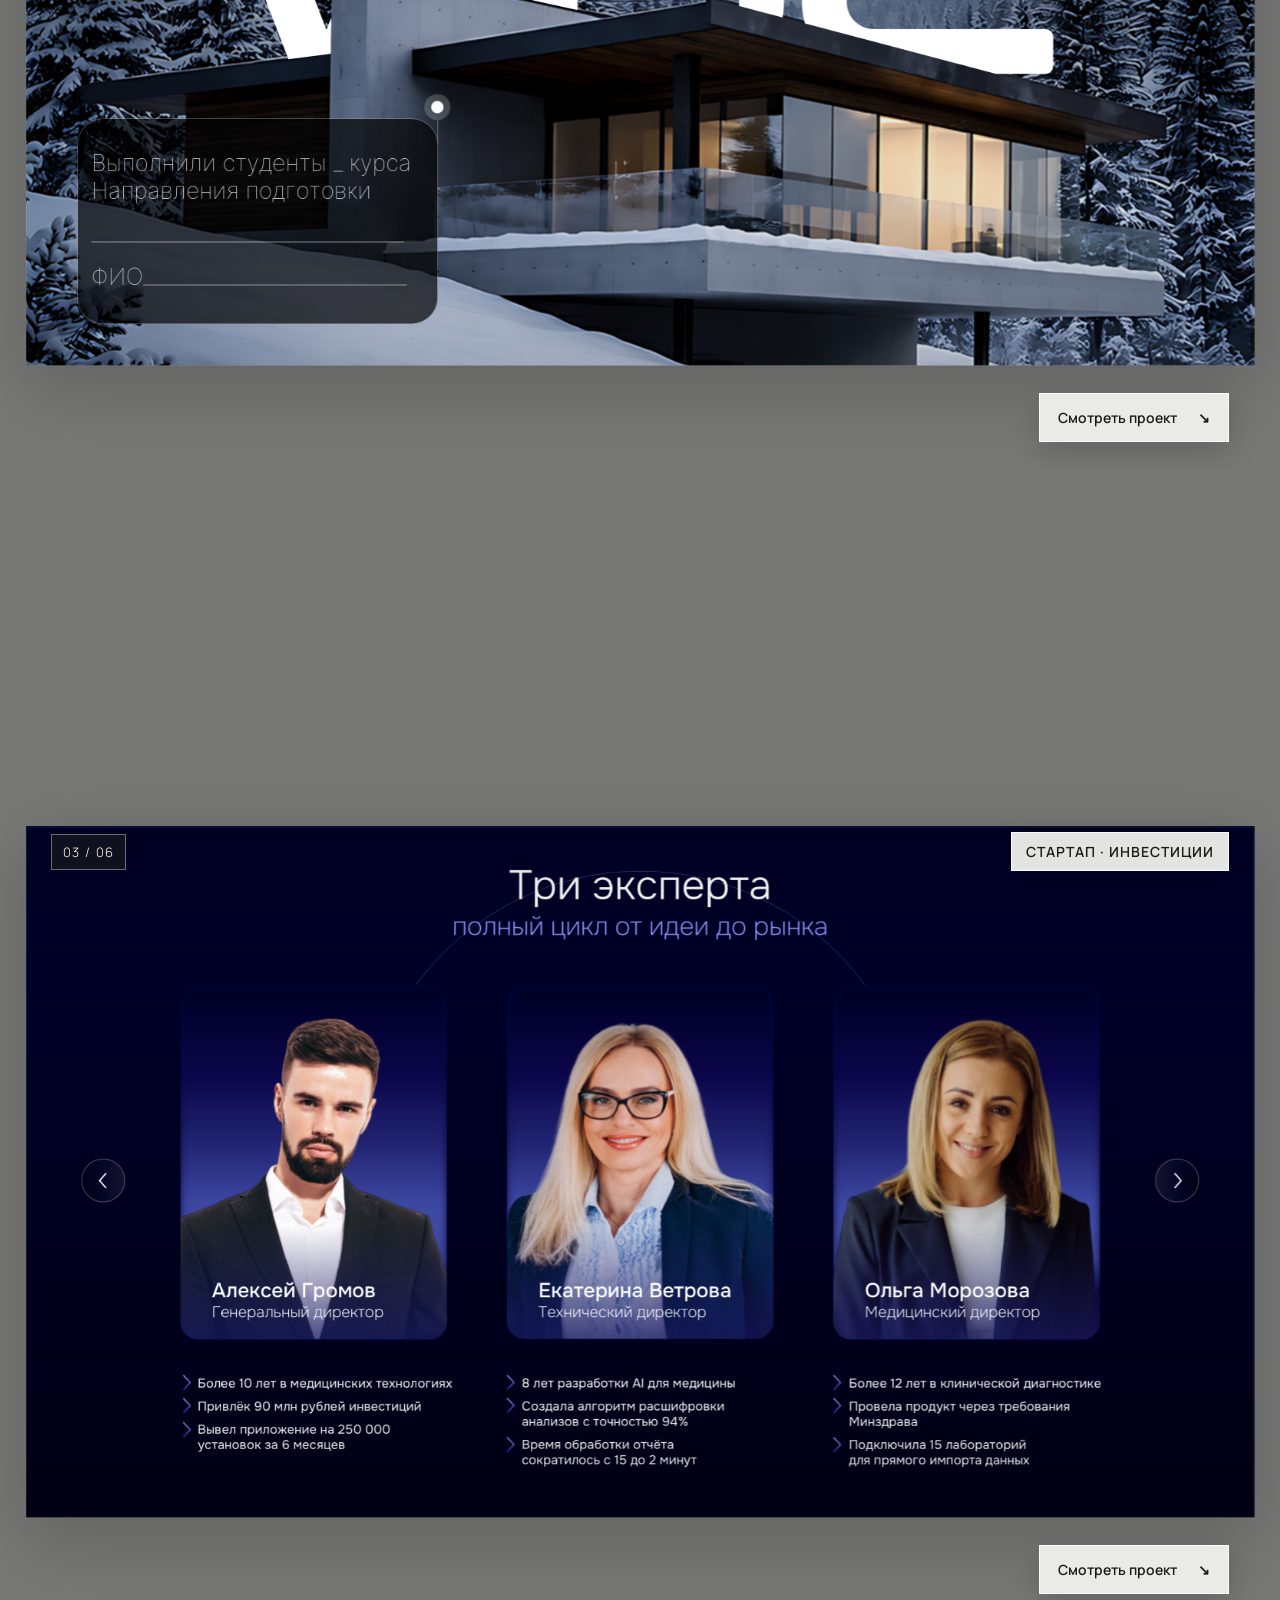
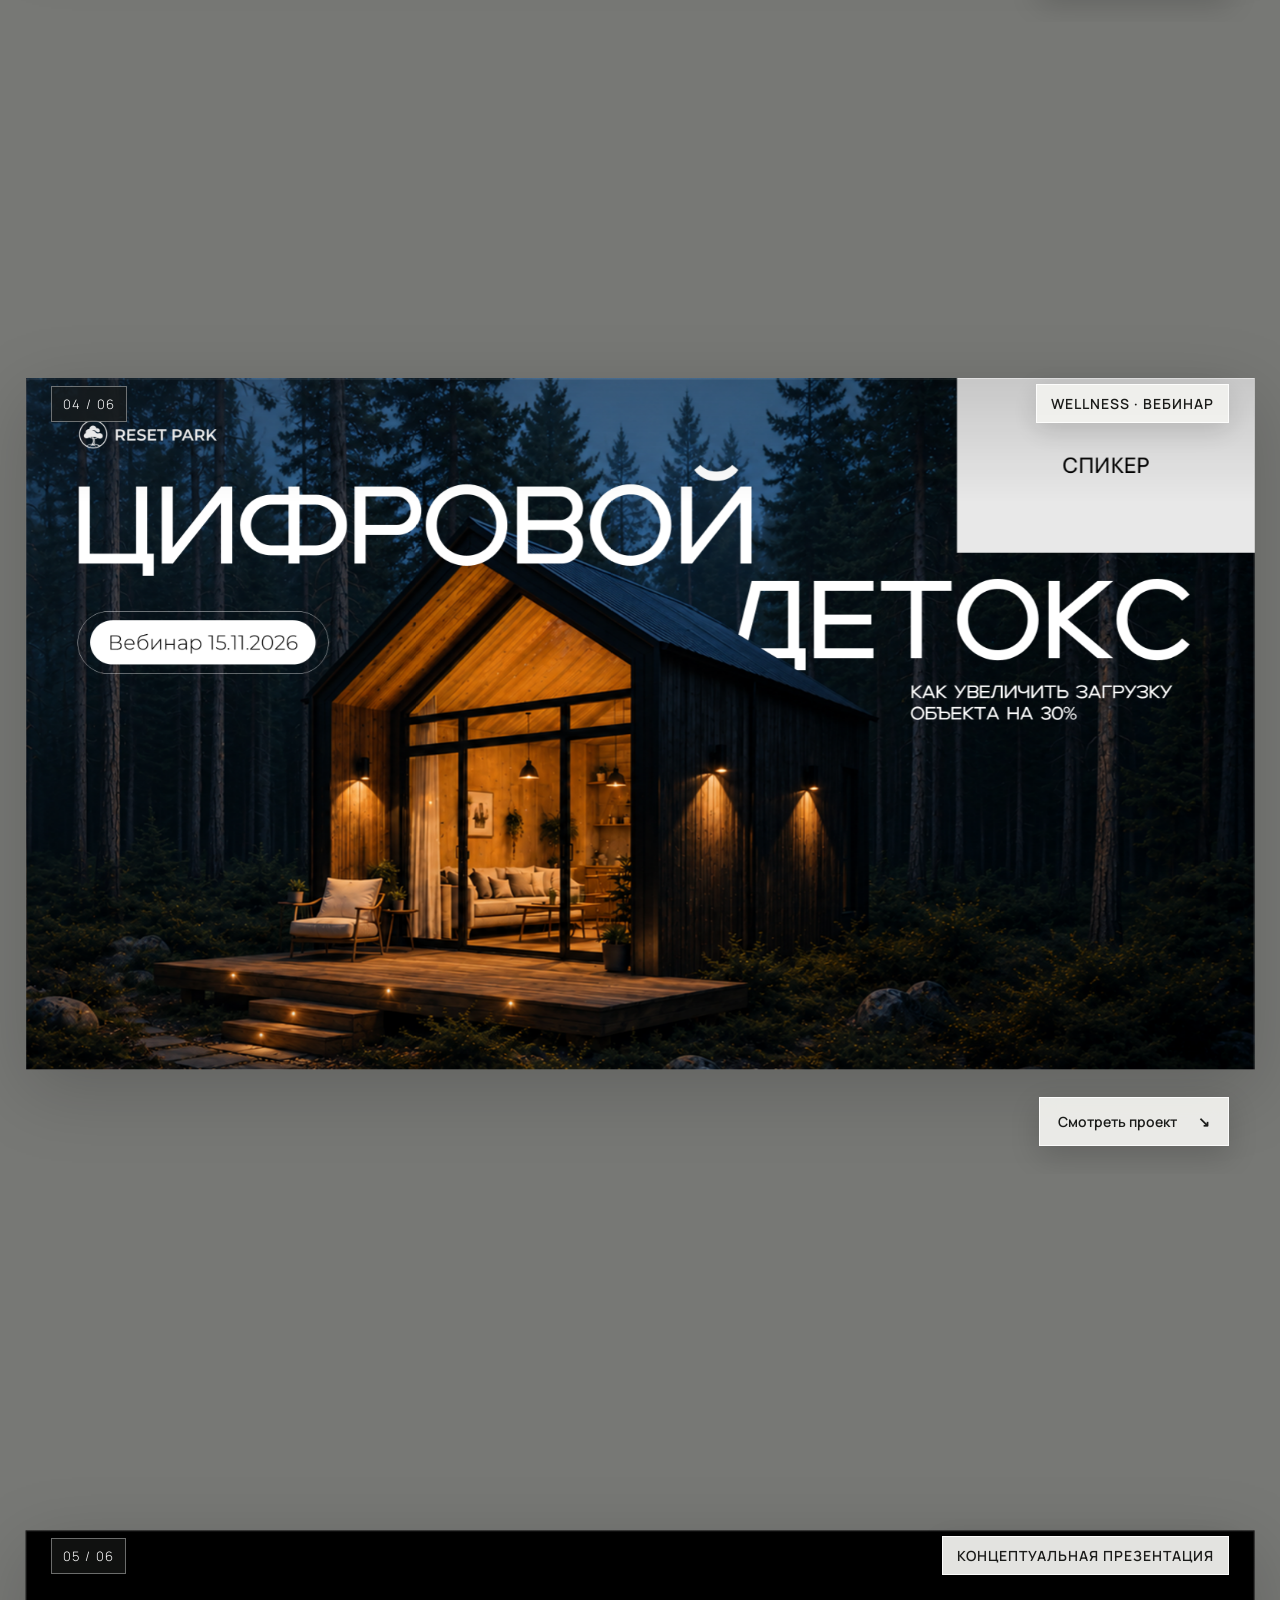
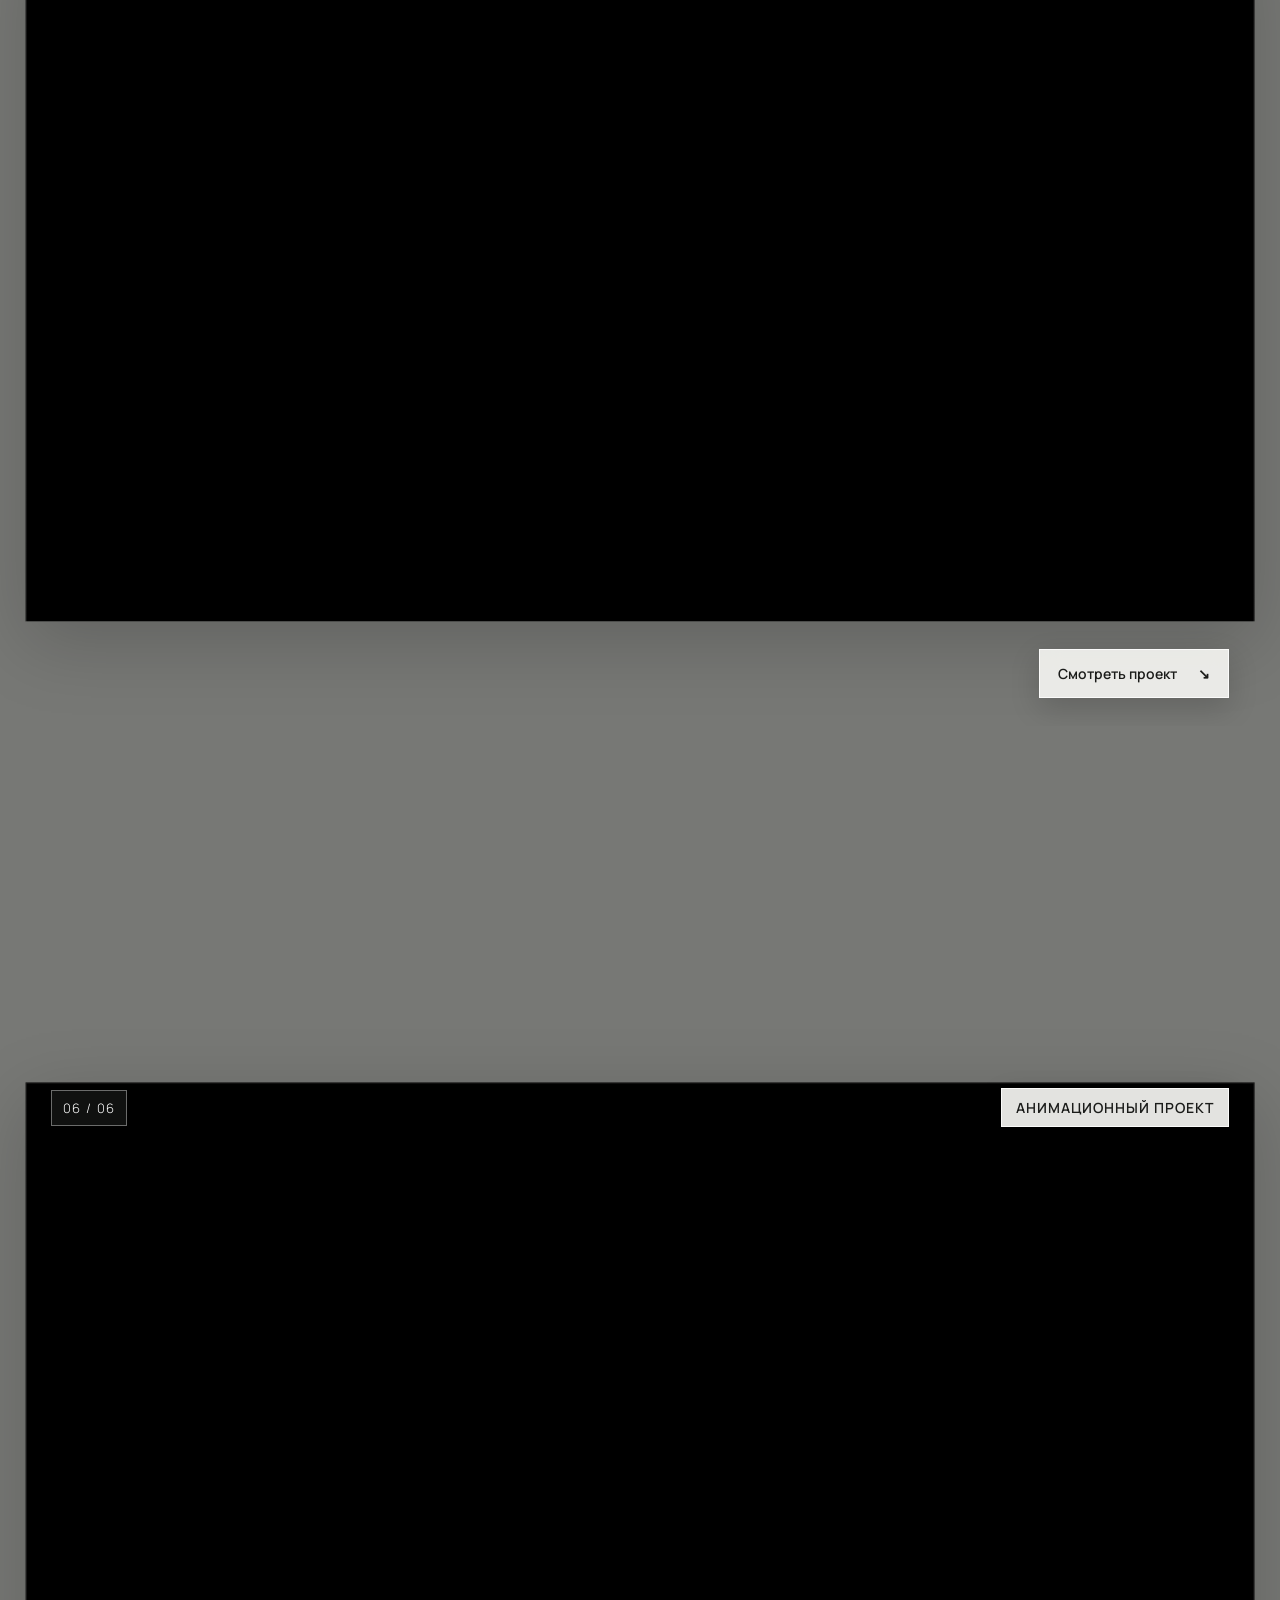
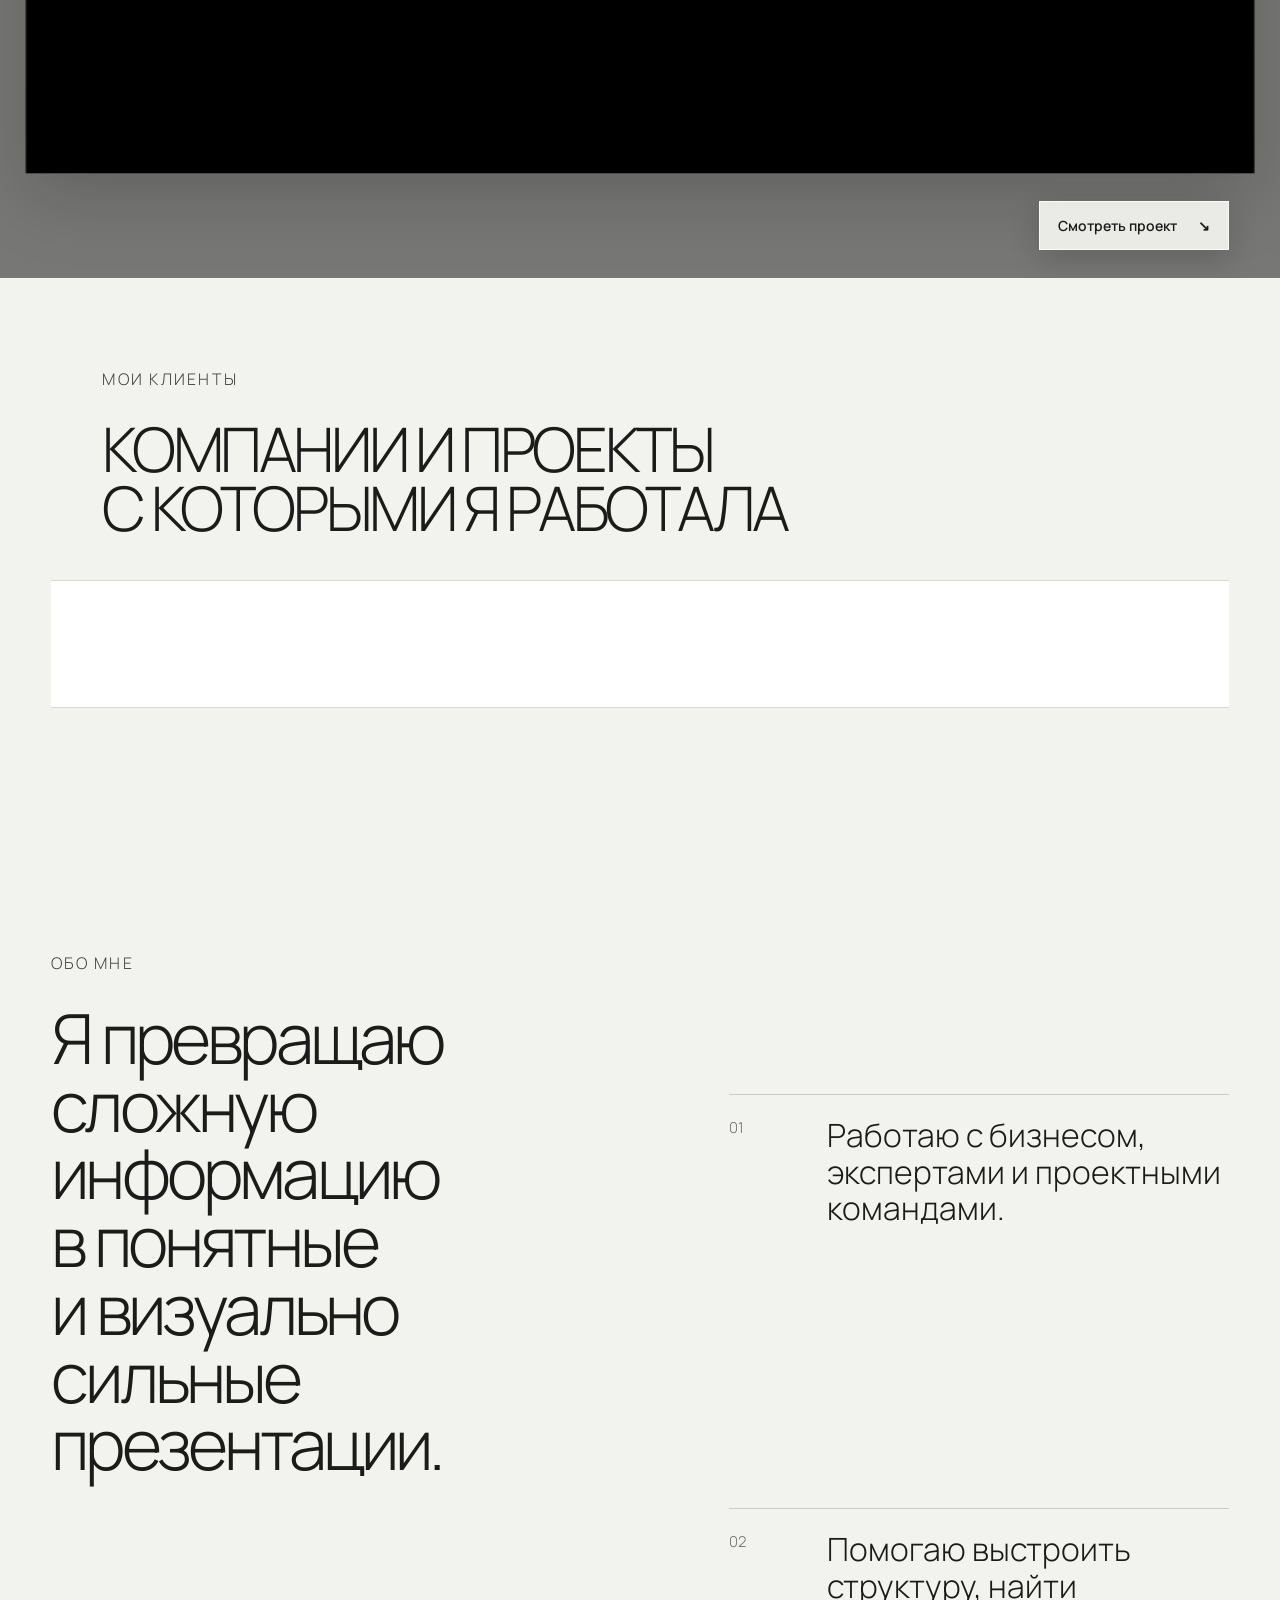
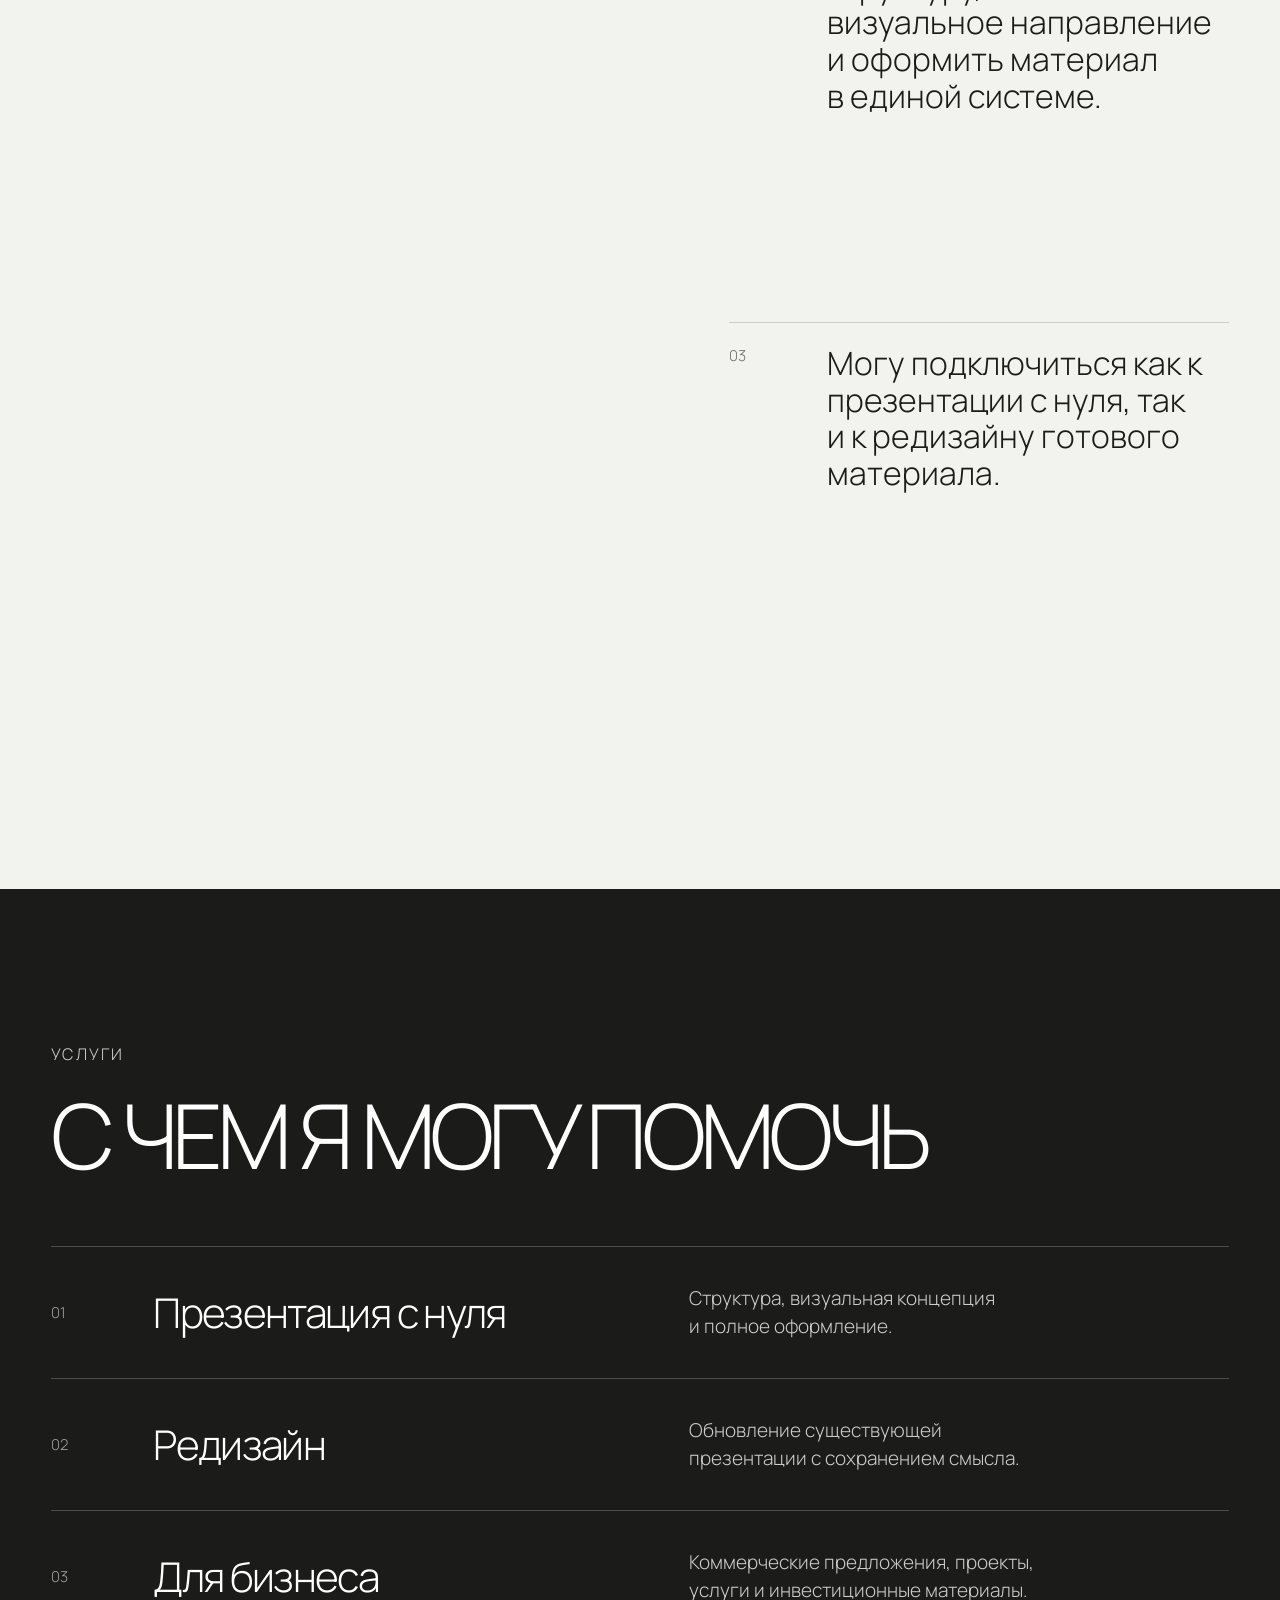
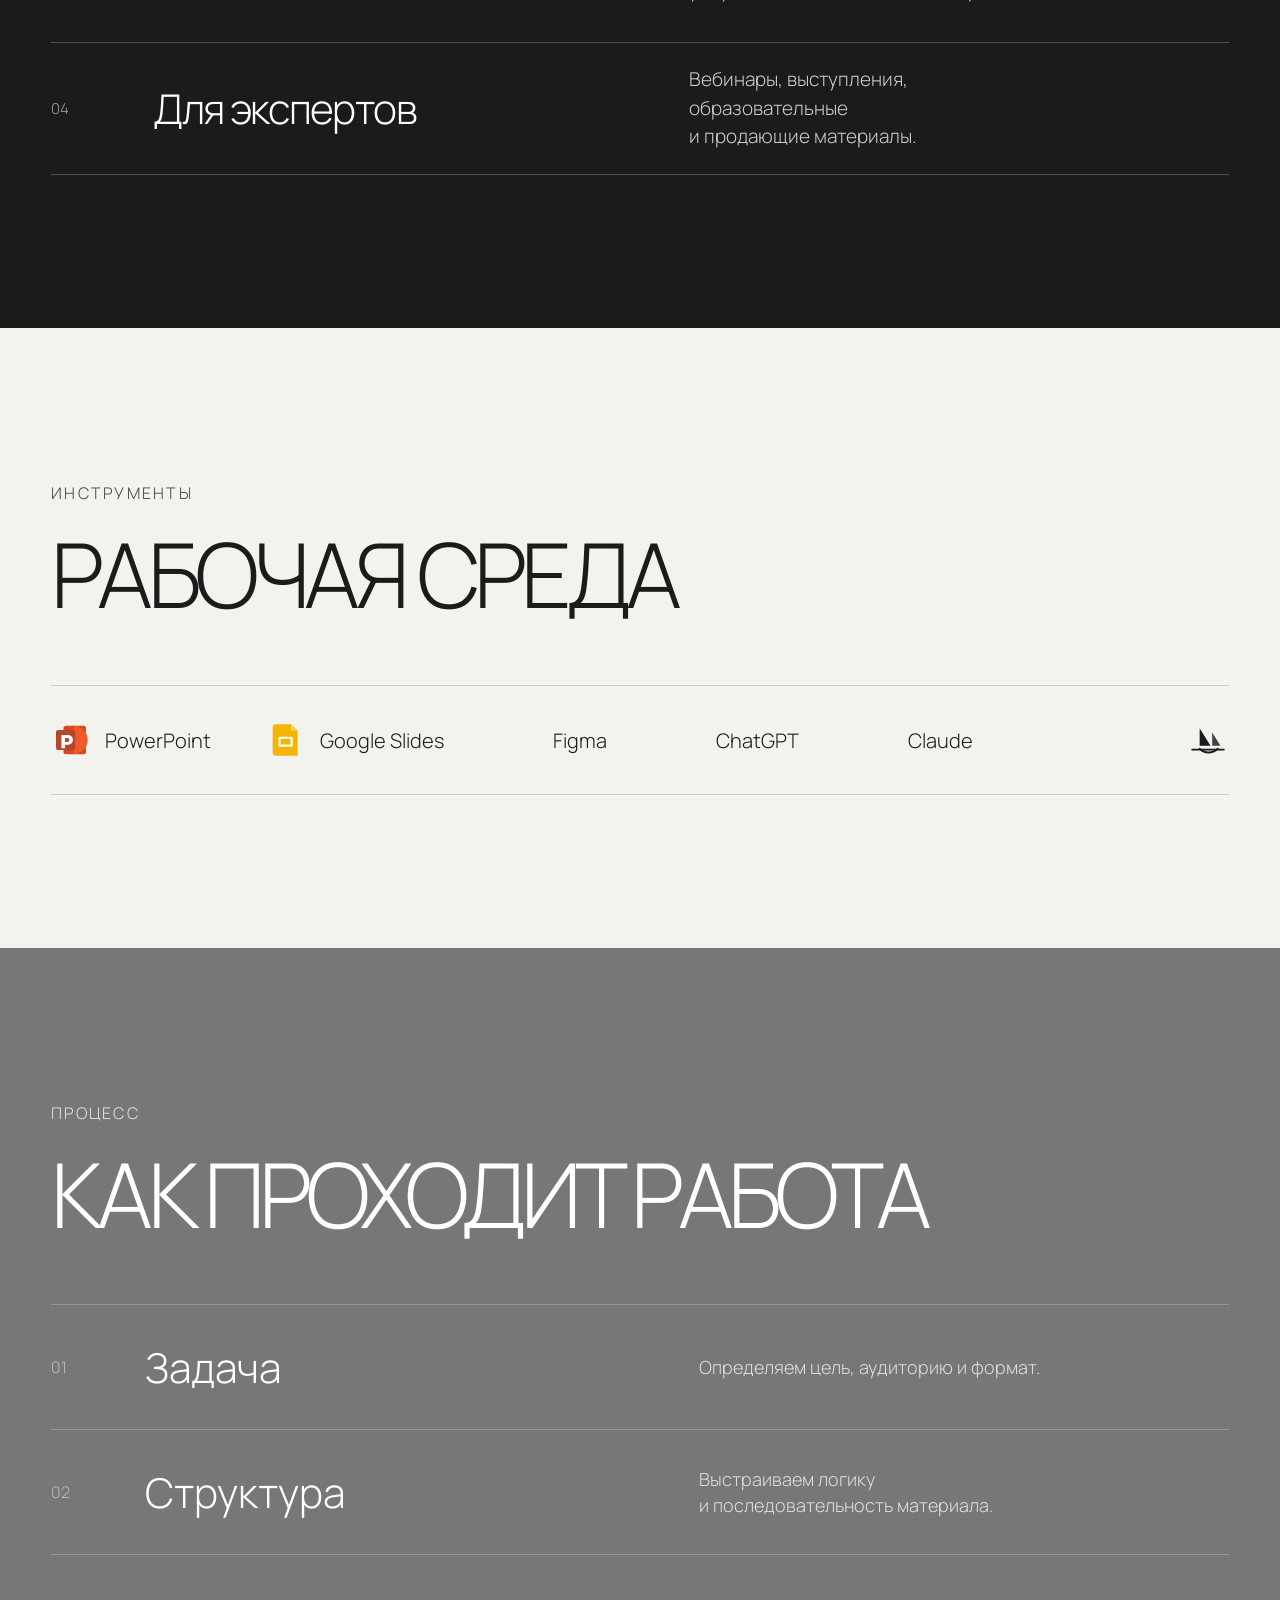
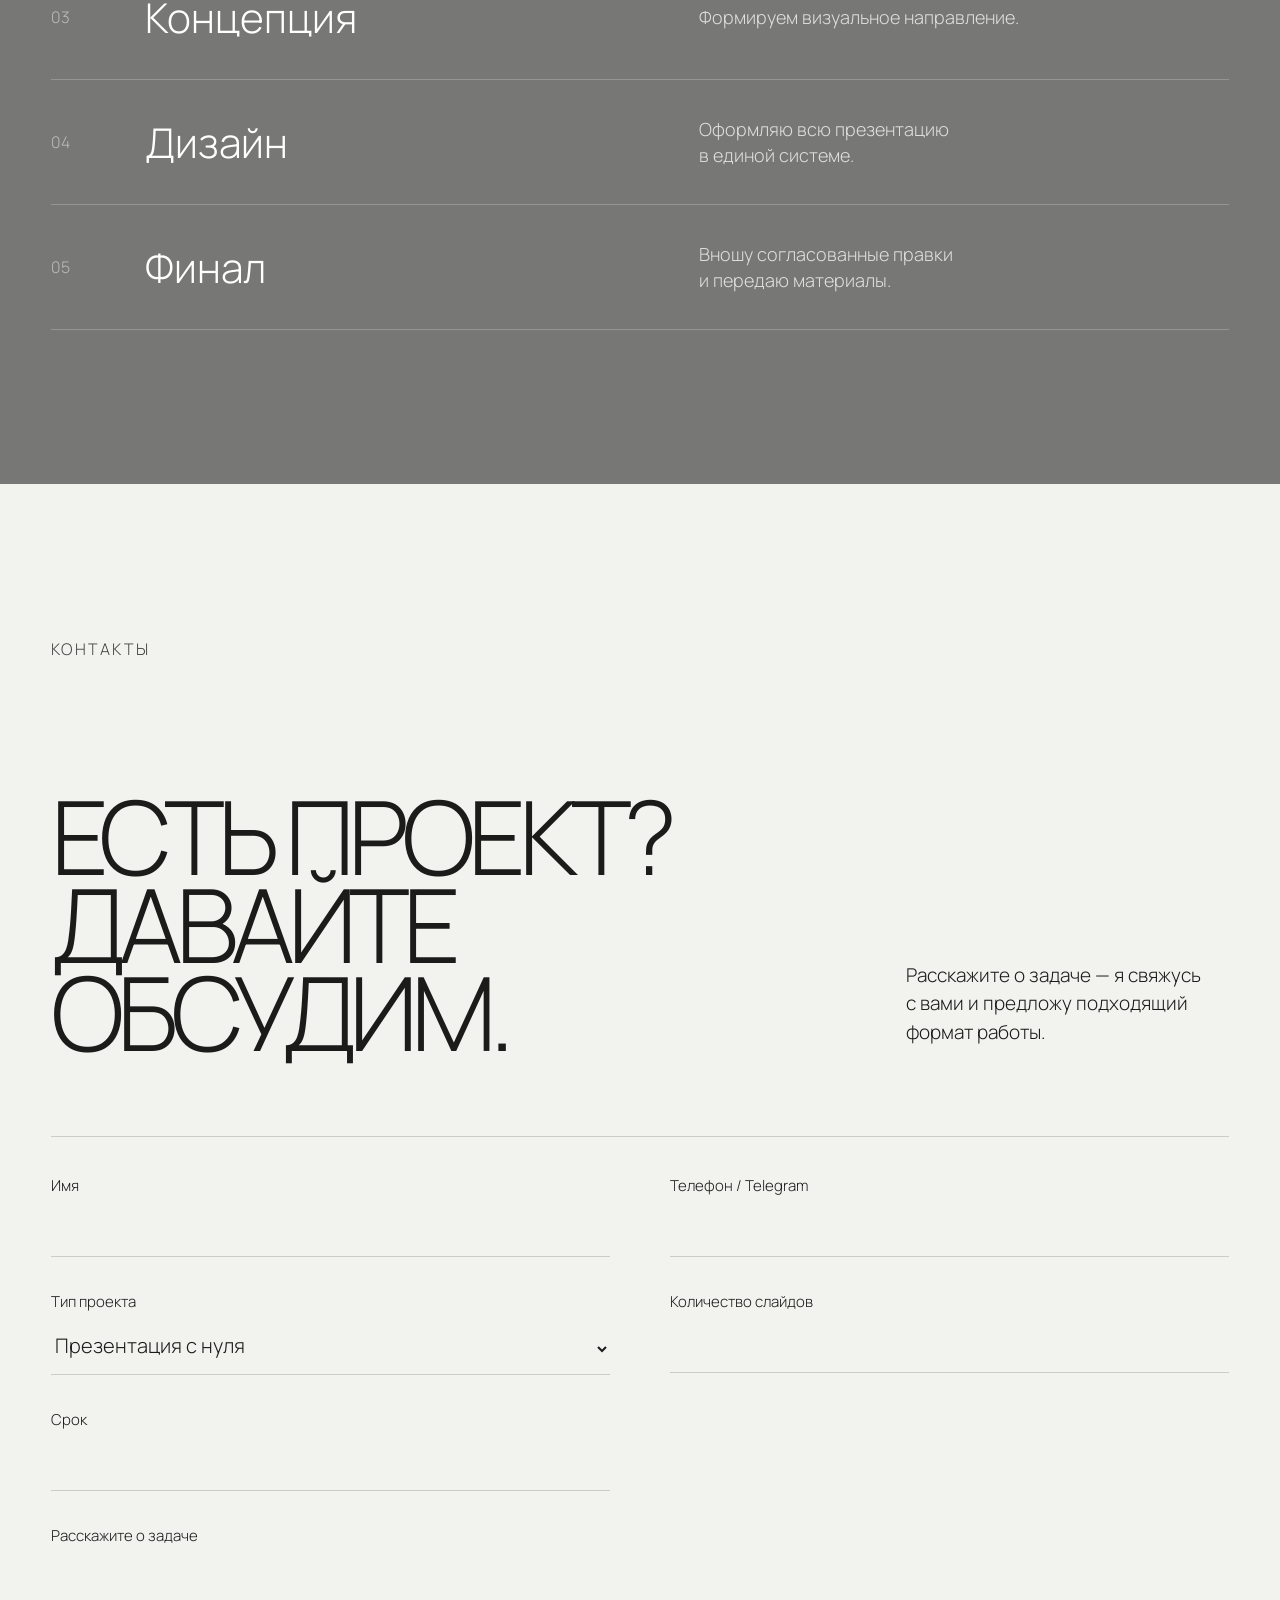
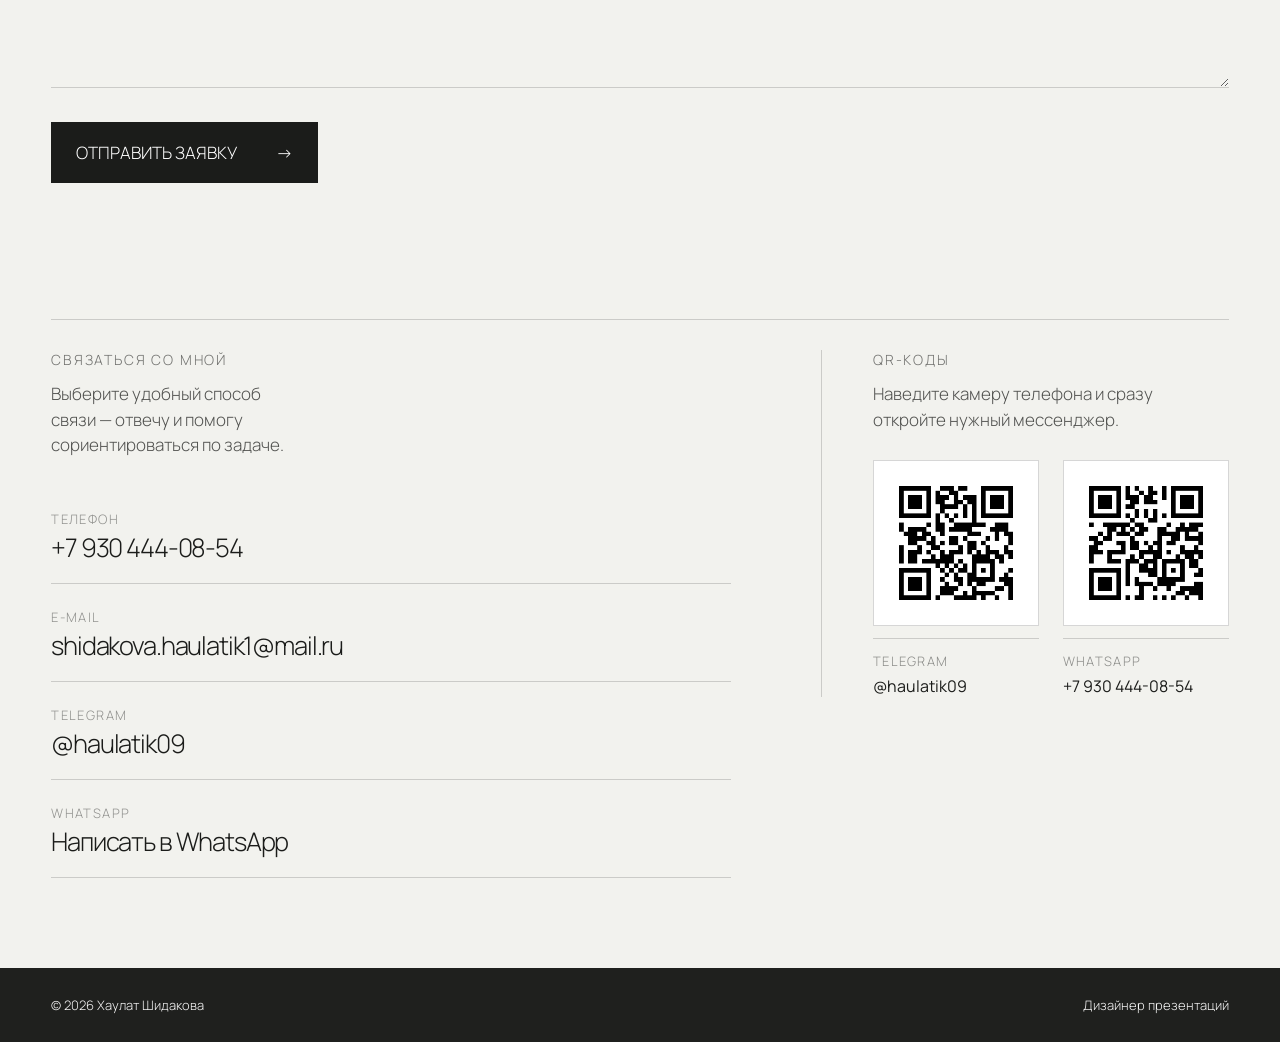
==== commit f9ebcaf8: "Add SEO metadata canonical social cards and structured data" ====
--- a/index.html
+++ b/index.html
@@ -3,8 +3,70 @@
 <head>
   <meta charset="UTF-8" />
   <meta name="viewport" content="width=device-width, initial-scale=1.0" />
-  <meta name="description" content="Хаулат Шидакова — дизайнер презентаций для бизнеса и экспертов." />
-  <title>Хаулат Шидакова — дизайнер презентаций</title>
+  <title>Дизайнер презентаций Хаулат Шидакова — для бизнеса и экспертов</title>
+  <meta name="description" content="Хаулат Шидакова — дизайнер презентаций для бизнеса и экспертов. Презентации с нуля, редизайн, вебинары, коммерческие и инвестиционные презентации. Портфолио и кейсы." />
+  <meta name="robots" content="index,follow,max-image-preview:large,max-snippet:-1,max-video-preview:-1" />
+  <meta name="author" content="Хаулат Шидакова" />
+  <link rel="canonical" href="https://shidakovahaulatik1-lab.github.io/haulatik-portfolio/" />
+  <link rel="alternate" hreflang="ru" href="https://shidakovahaulatik1-lab.github.io/haulatik-portfolio/" />
+
+  <meta property="og:type" content="website" />
+  <meta property="og:locale" content="ru_RU" />
+  <meta property="og:site_name" content="Хаулат Шидакова — дизайнер презентаций" />
+  <meta property="og:title" content="Дизайнер презентаций Хаулат Шидакова — портфолио" />
+  <meta property="og:description" content="Презентации для бизнеса и экспертов: проекты, вебинары, инвестиционные презентации, редизайн и анимация." />
+  <meta property="og:url" content="https://shidakovahaulatik1-lab.github.io/haulatik-portfolio/" />
+  <meta property="og:image" content="https://shidakovahaulatik1-lab.github.io/haulatik-portfolio/assetsportrait-main.png.png" />
+  <meta property="og:image:alt" content="Портфолио дизайнера презентаций Хаулат Шидакова" />
+
+  <meta name="twitter:card" content="summary_large_image" />
+  <meta name="twitter:title" content="Дизайнер презентаций Хаулат Шидакова — портфолио" />
+  <meta name="twitter:description" content="Презентации для бизнеса и экспертов: проекты, редизайн, вебинары и анимация." />
+  <meta name="twitter:image" content="https://shidakovahaulatik1-lab.github.io/haulatik-portfolio/assetsportrait-main.png.png" />
+
+  <link rel="icon" href="assetssh-logo.png.png" />
+  <meta name="theme-color" content="#777875" />
+
+  <script type="application/ld+json">
+  {
+    "@context": "https://schema.org",
+    "@graph": [
+      {
+        "@type": "Person",
+        "@id": "https://shidakovahaulatik1-lab.github.io/haulatik-portfolio/#person",
+        "name": "Хаулат Шидакова",
+        "url": "https://shidakovahaulatik1-lab.github.io/haulatik-portfolio/",
+        "image": "https://shidakovahaulatik1-lab.github.io/haulatik-portfolio/assetsportrait-main.png.png",
+        "jobTitle": "Дизайнер презентаций",
+        "description": "Дизайнер презентаций для бизнеса и экспертов: презентации с нуля, редизайн, вебинары, коммерческие и инвестиционные презентации.",
+        "email": "mailto:shidakova.haulatik1@mail.ru",
+        "telephone": "+7 930 444-08-54",
+        "sameAs": [
+          "https://t.me/haulatik09"
+        ],
+        "knowsAbout": [
+          "Дизайн презентаций",
+          "Презентации для бизнеса",
+          "Презентации для экспертов",
+          "Редизайн презентаций",
+          "Презентации для вебинаров",
+          "Инвестиционные презентации",
+          "Анимация презентаций"
+        ]
+      },
+      {
+        "@type": "WebSite",
+        "@id": "https://shidakovahaulatik1-lab.github.io/haulatik-portfolio/#website",
+        "url": "https://shidakovahaulatik1-lab.github.io/haulatik-portfolio/",
+        "name": "Портфолио Хаулат Шидаковой",
+        "inLanguage": "ru",
+        "publisher": {
+          "@id": "https://shidakovahaulatik1-lab.github.io/haulatik-portfolio/#person"
+        }
+      }
+    ]
+  }
+  </script>
   <link rel="preconnect" href="https://fonts.googleapis.com">
   <link rel="preconnect" href="https://fonts.gstatic.com" crossorigin>
   <link href="https://fonts.googleapis.com/css2?family=Manrope:wght@300;400;500;600&display=swap" rel="stylesheet">
--- a/styles.css
+++ b/styles.css
@@ -698,7 +698,12 @@
   line-height:.96;
   letter-spacing:-.055em;
   font-weight:300;
-  max-width:14ch;
+  max-width:none;
+  width:100%;
+}
+.clients-title span{
+  display:block;
+  white-space:nowrap;
 }
 .clients-marquee{
   overflow:hidden;
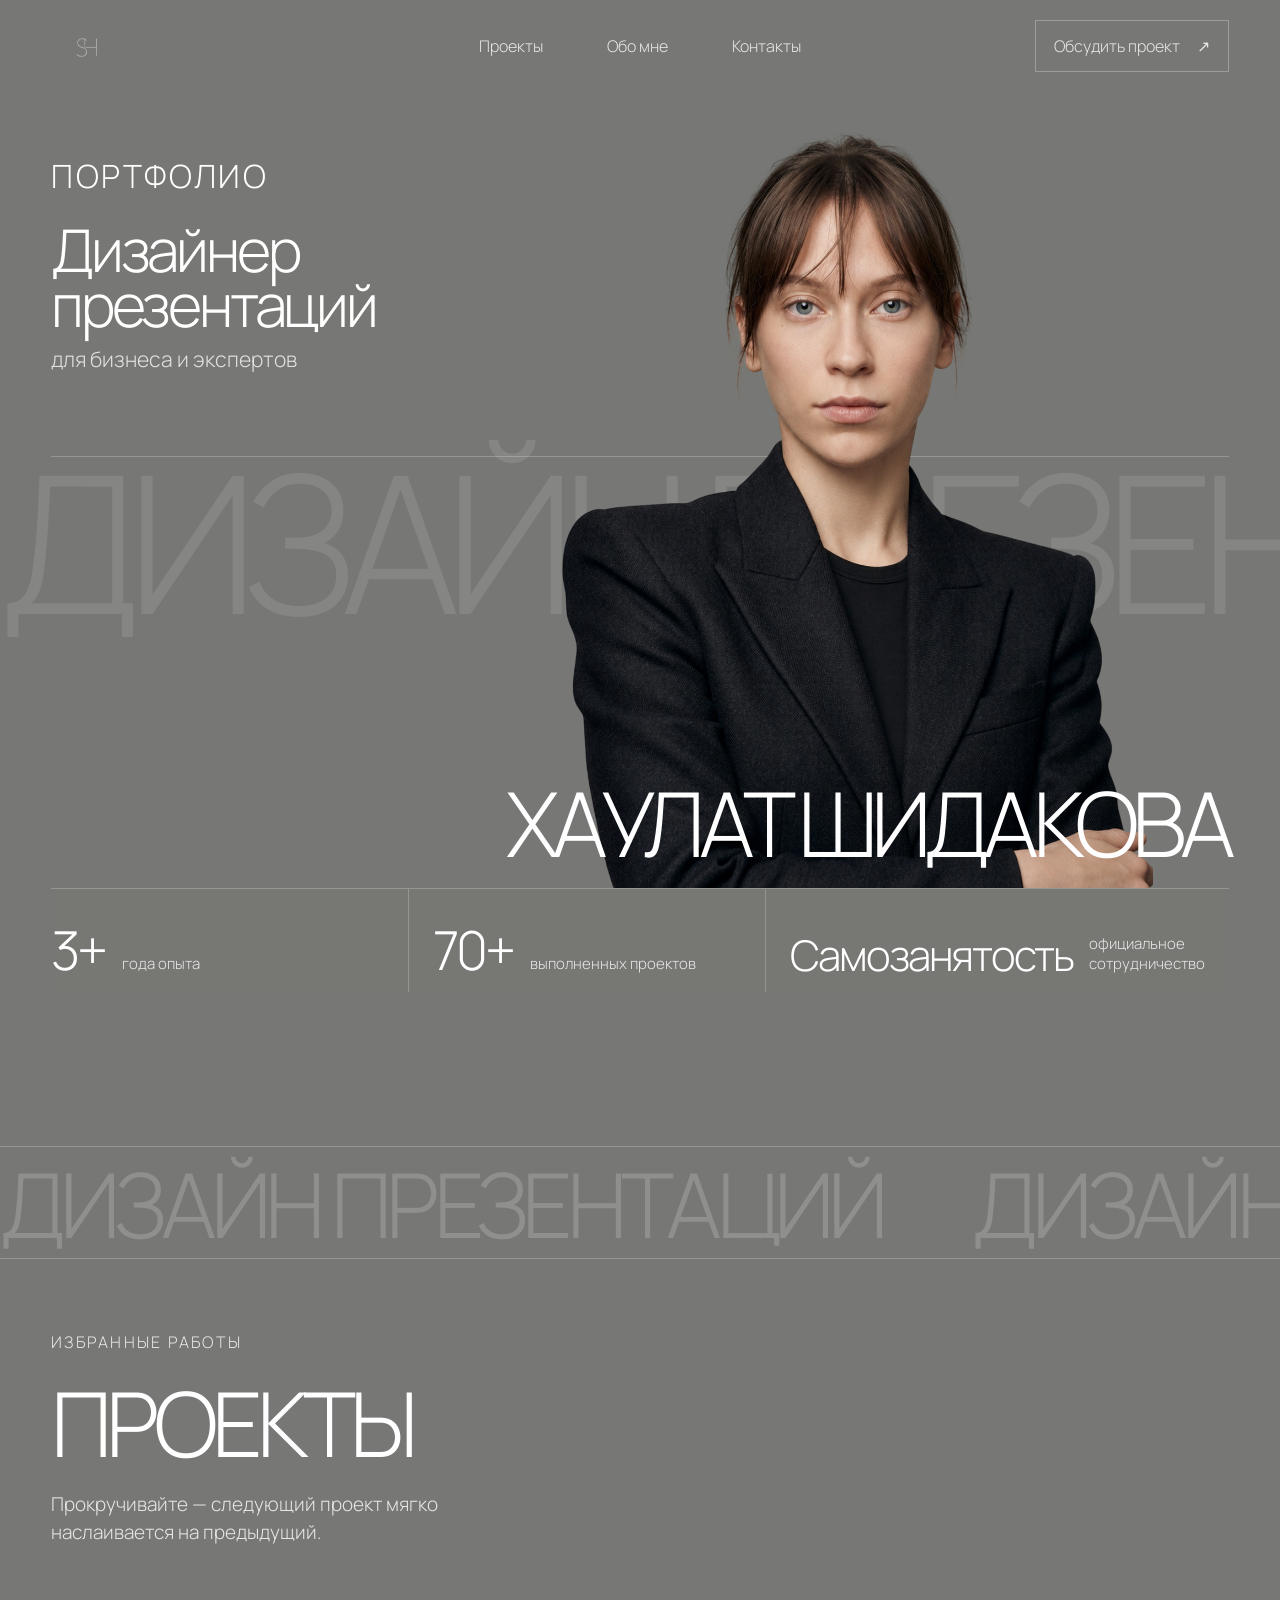
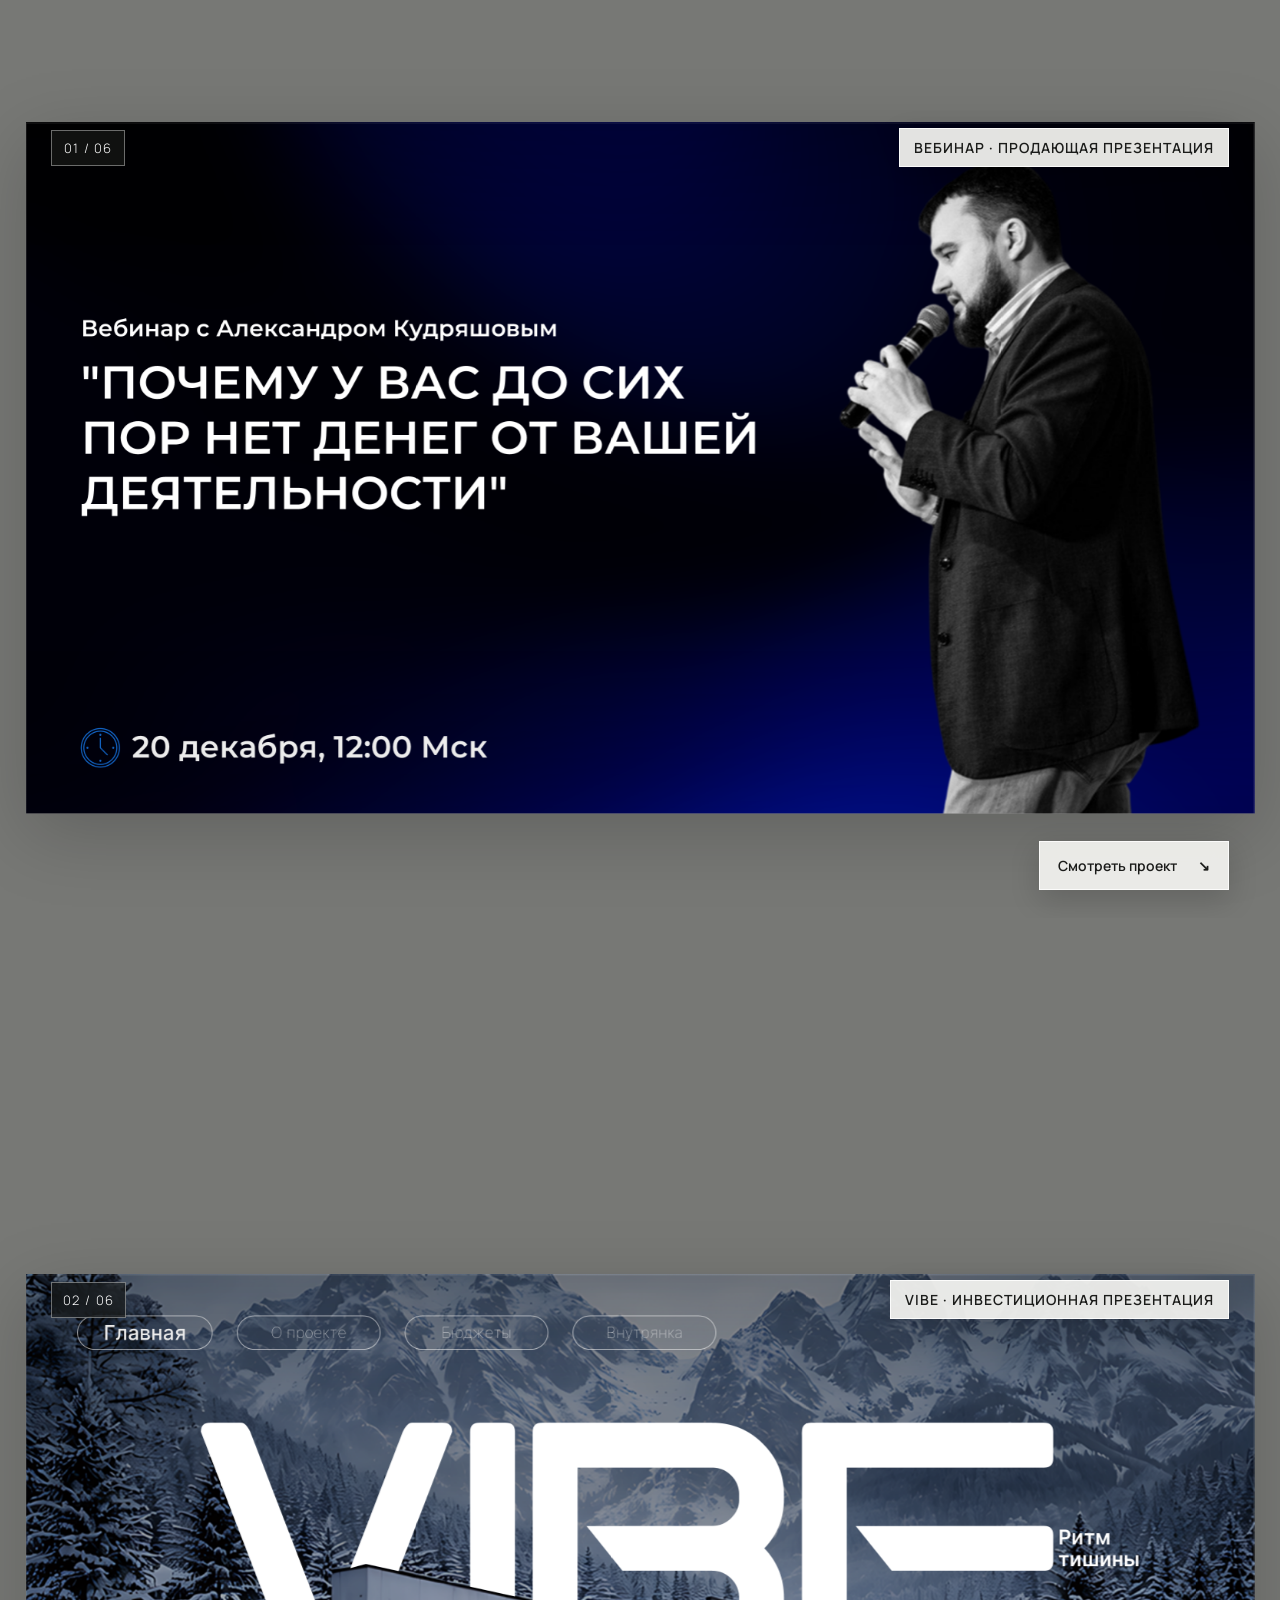
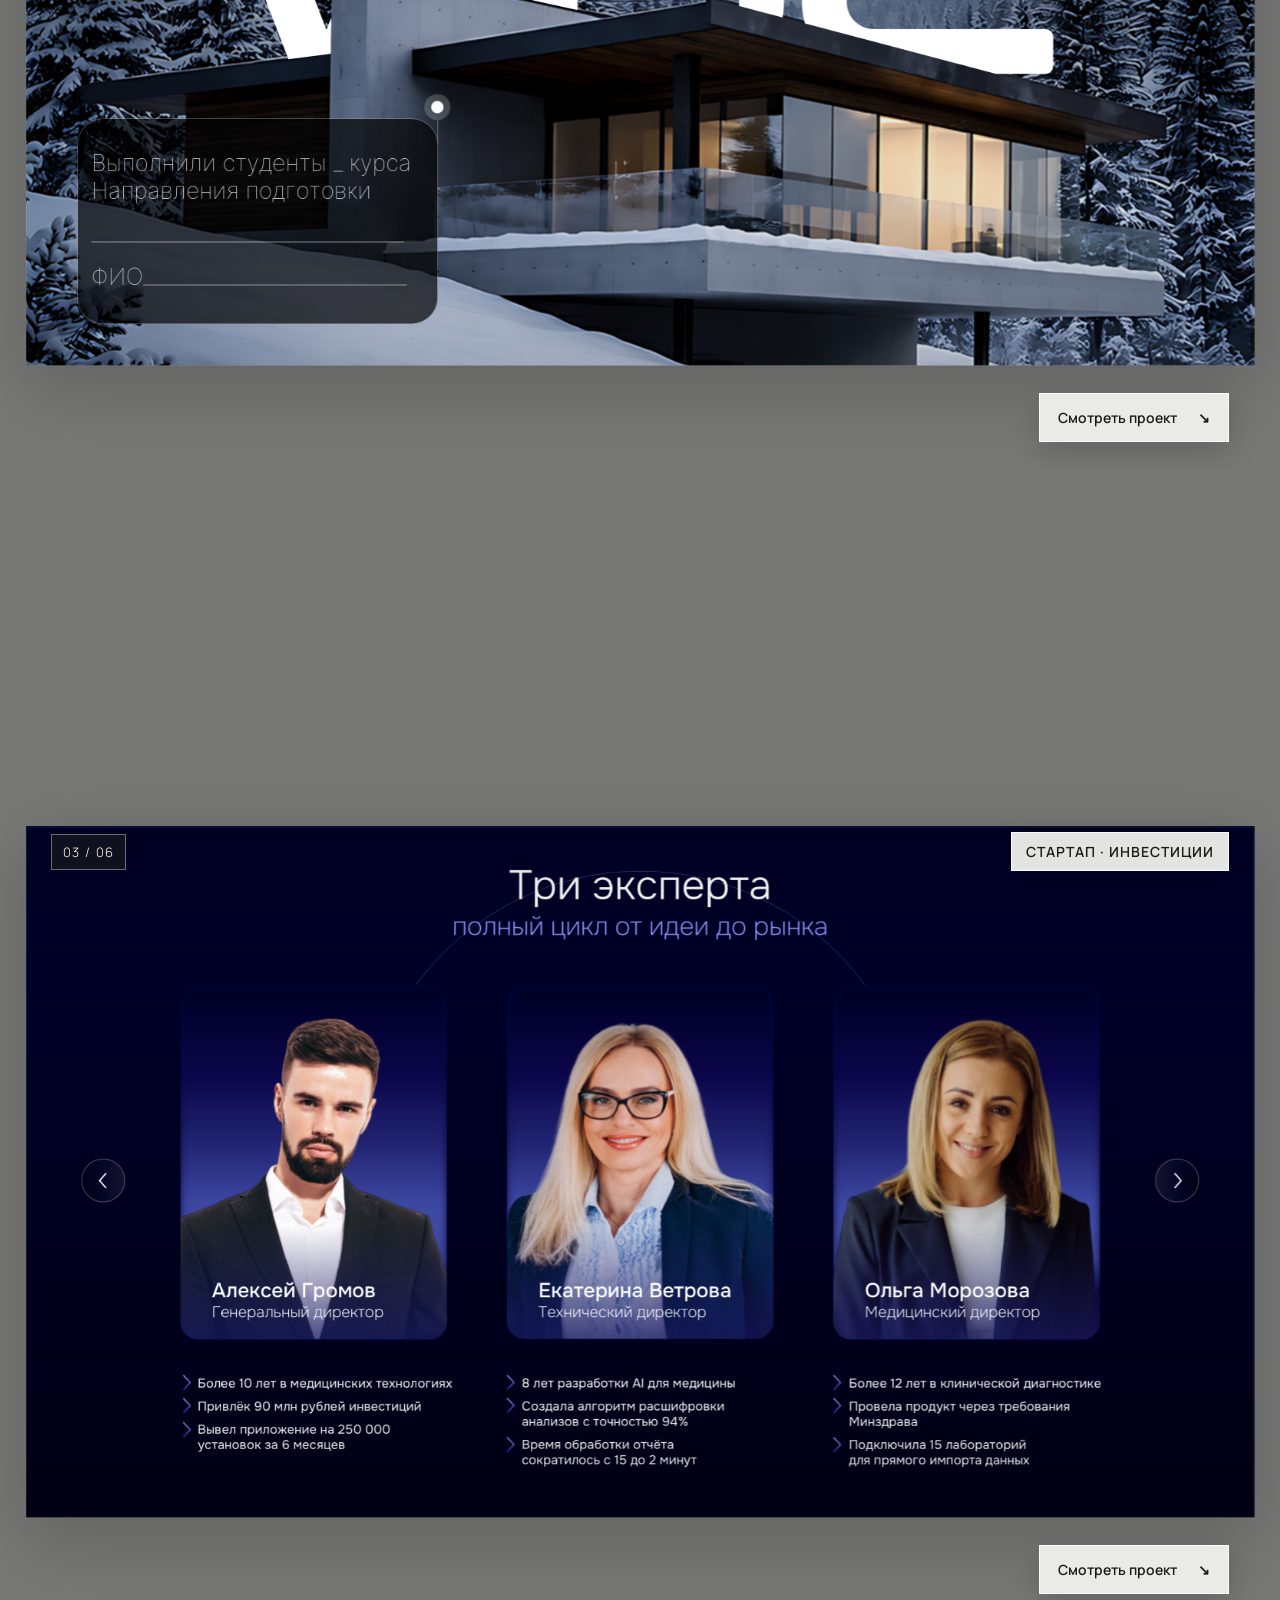
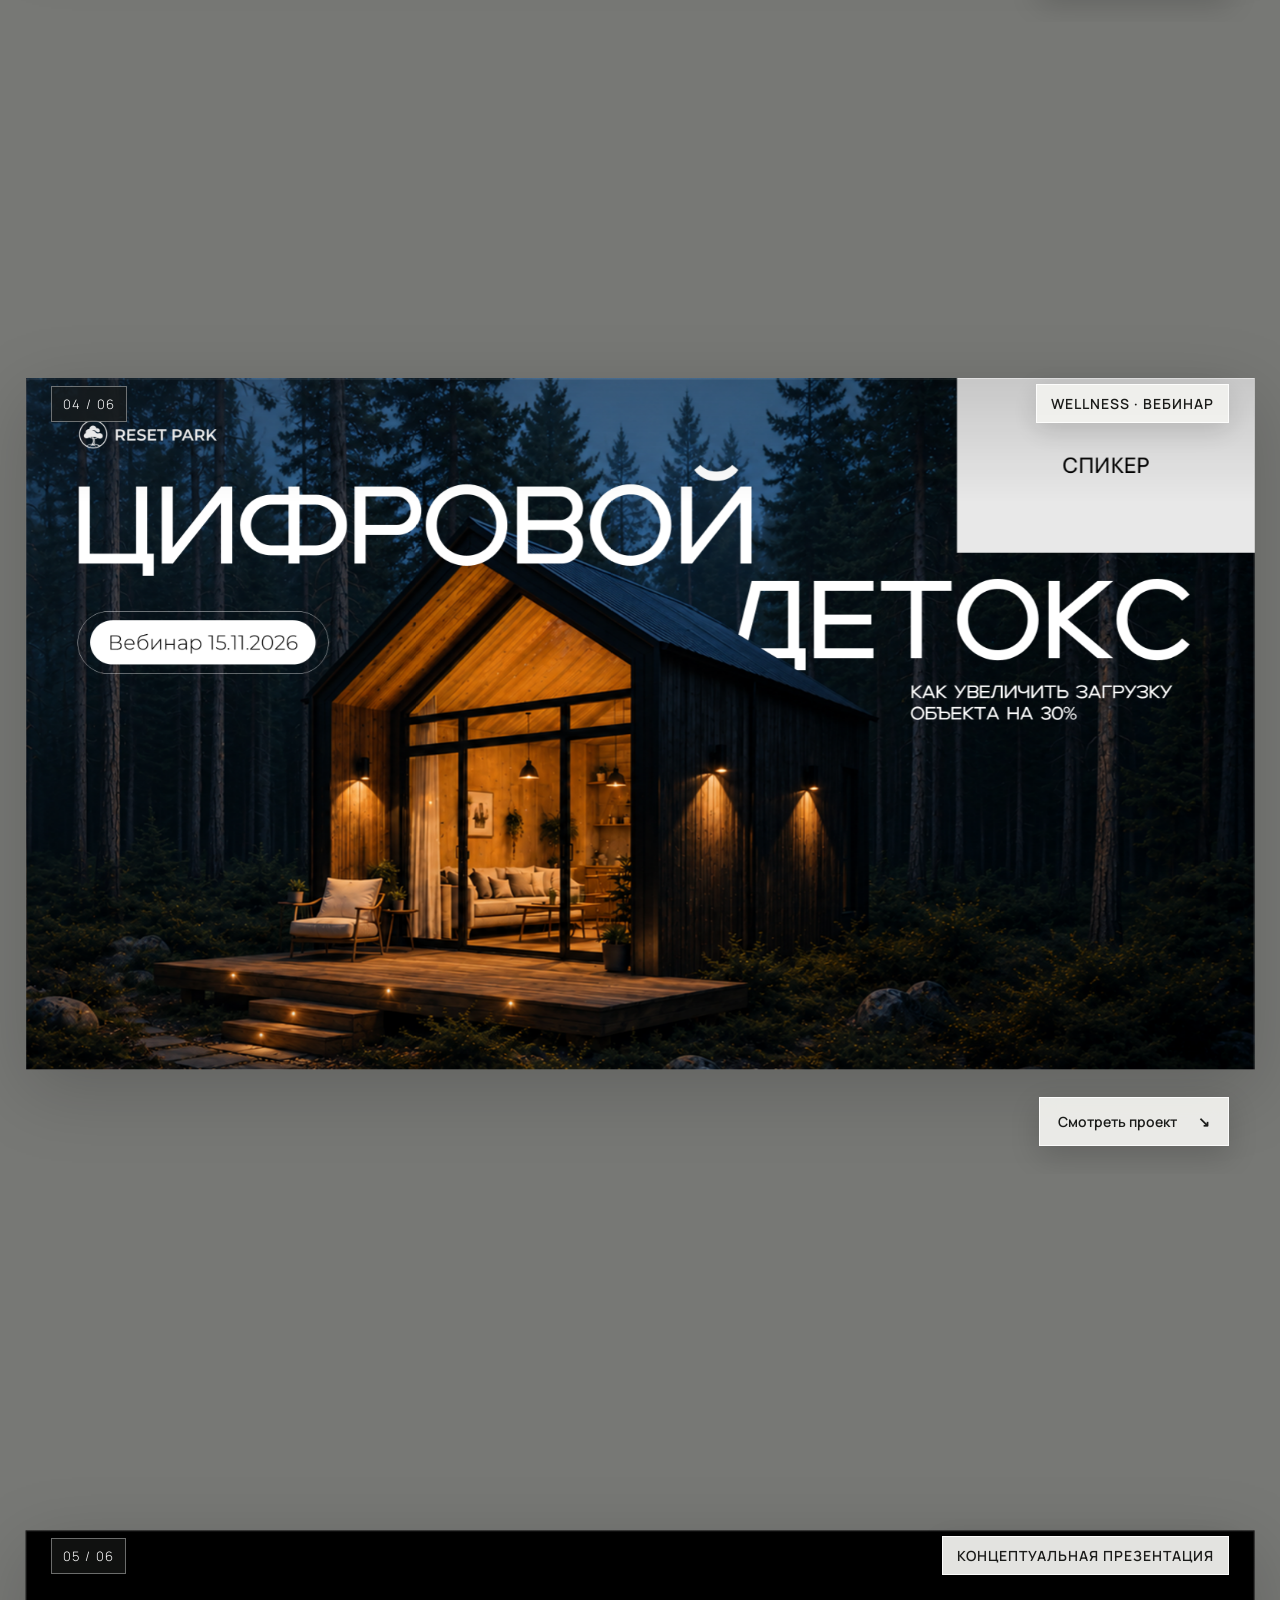
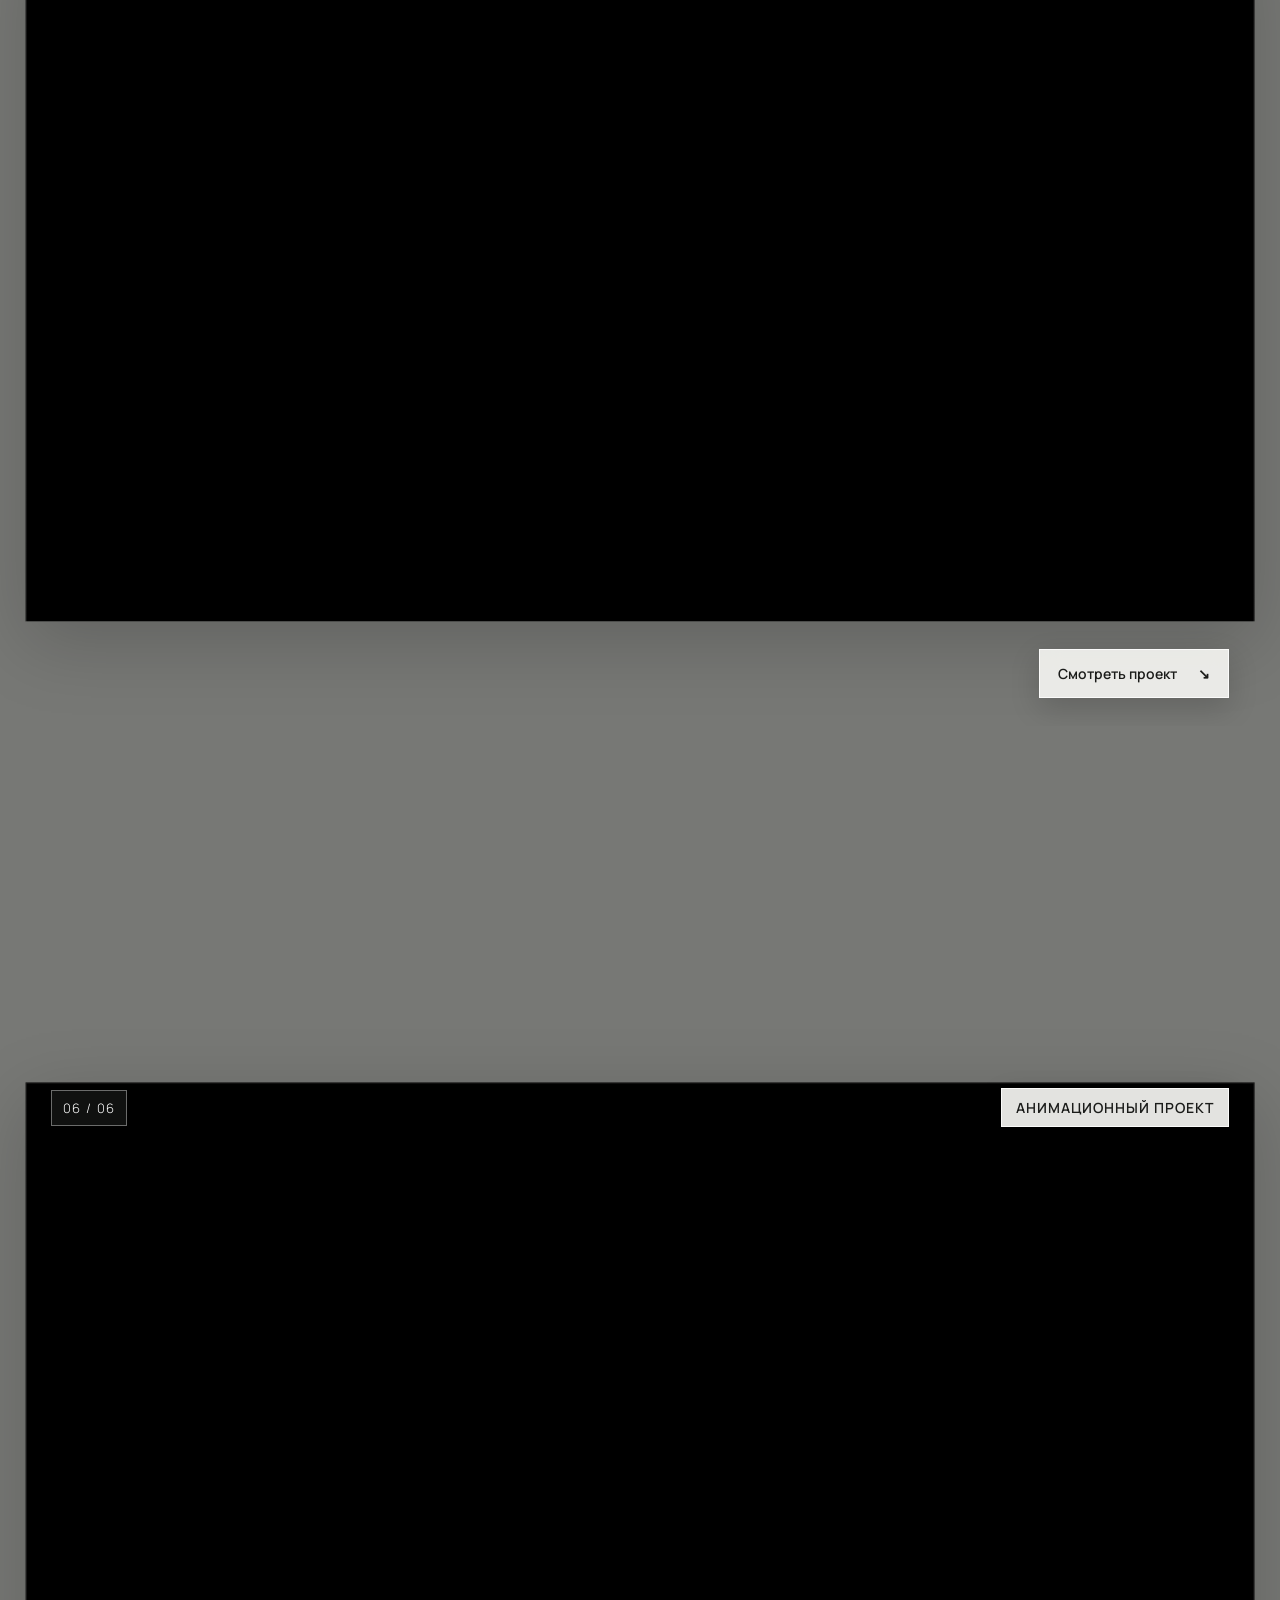
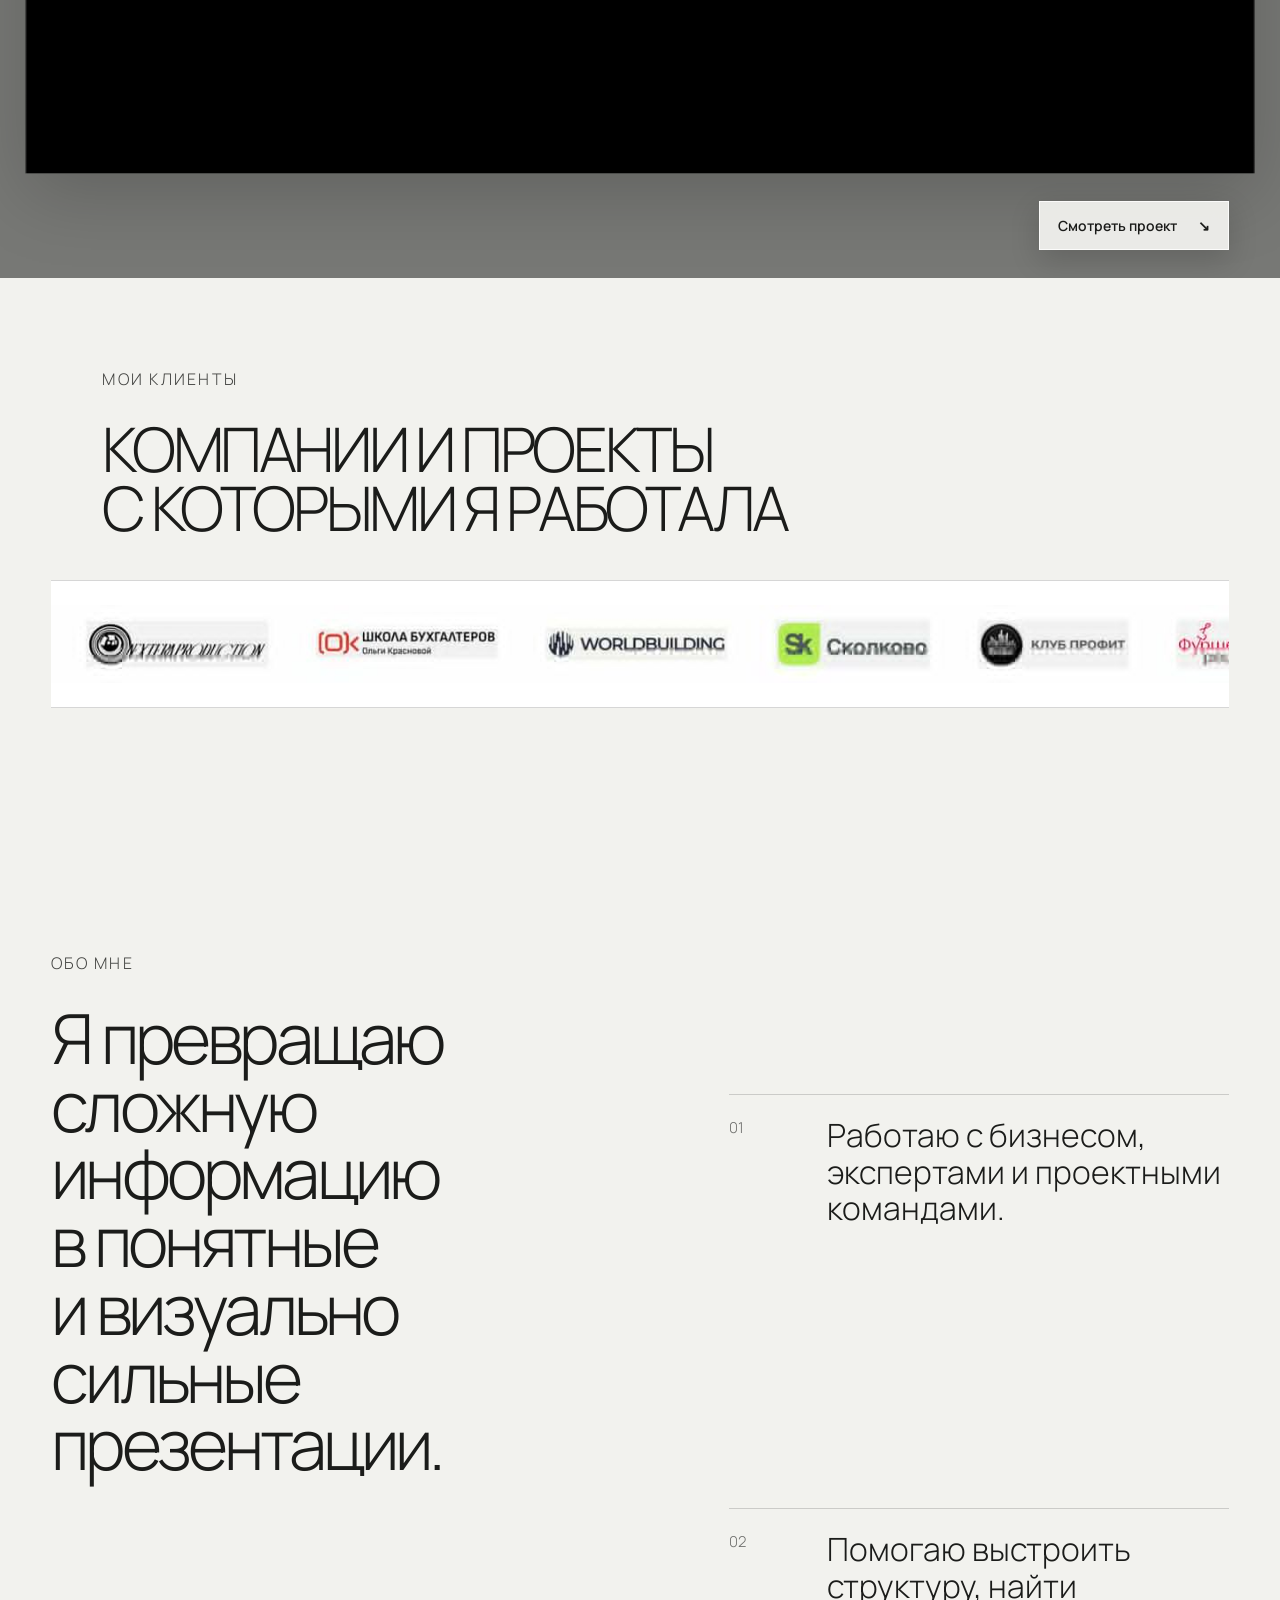
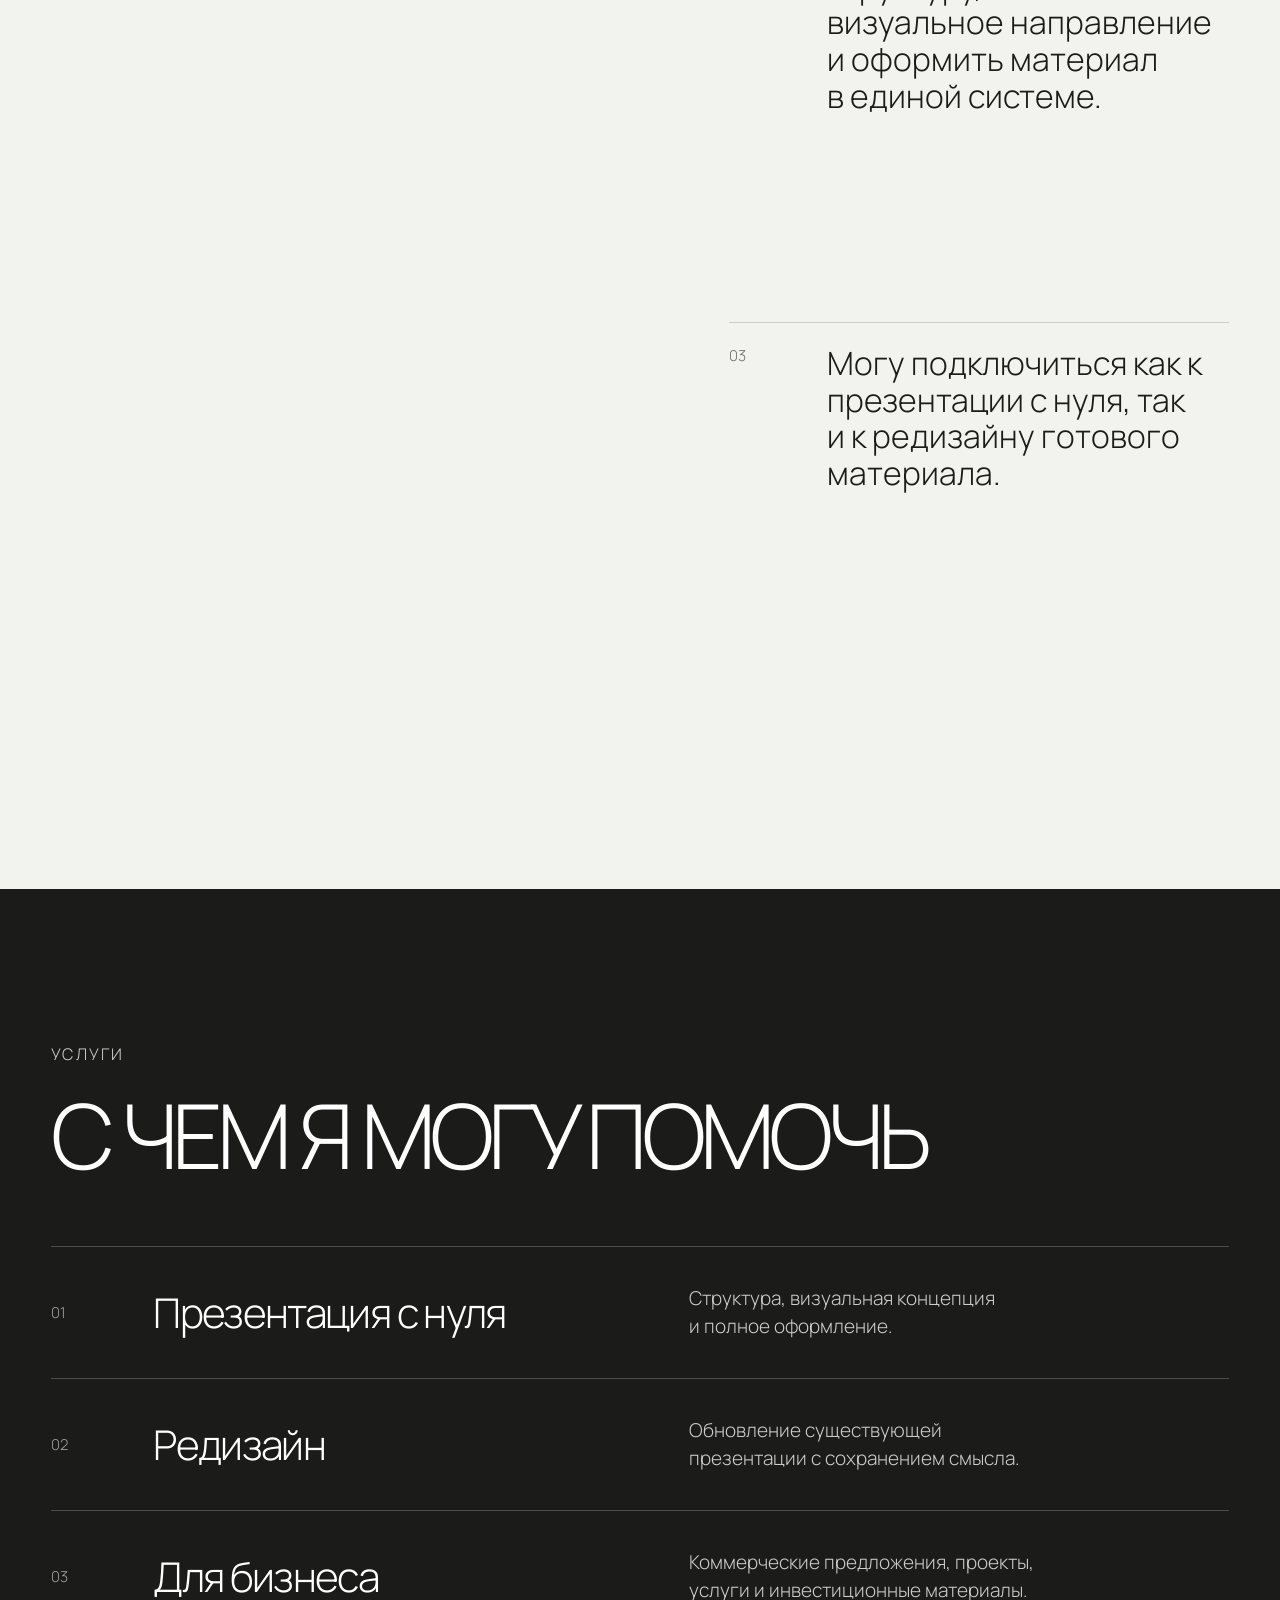
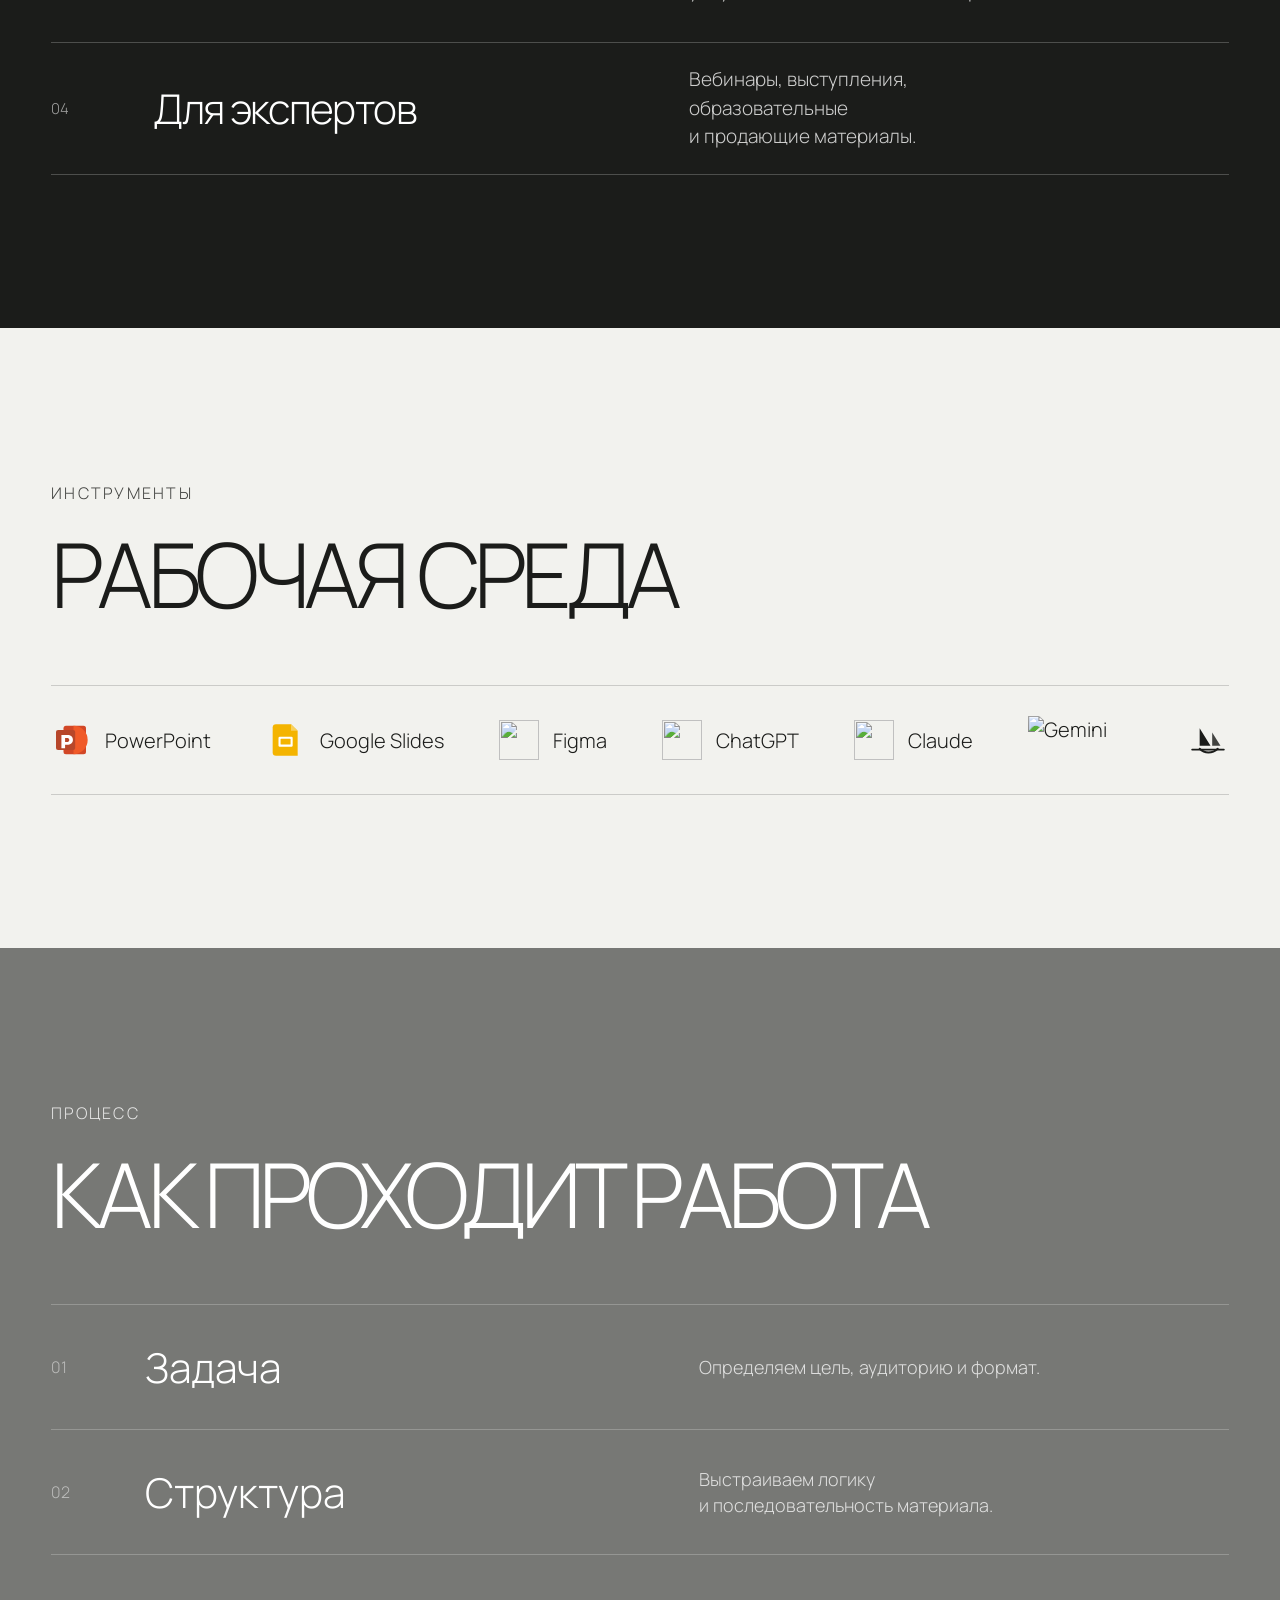
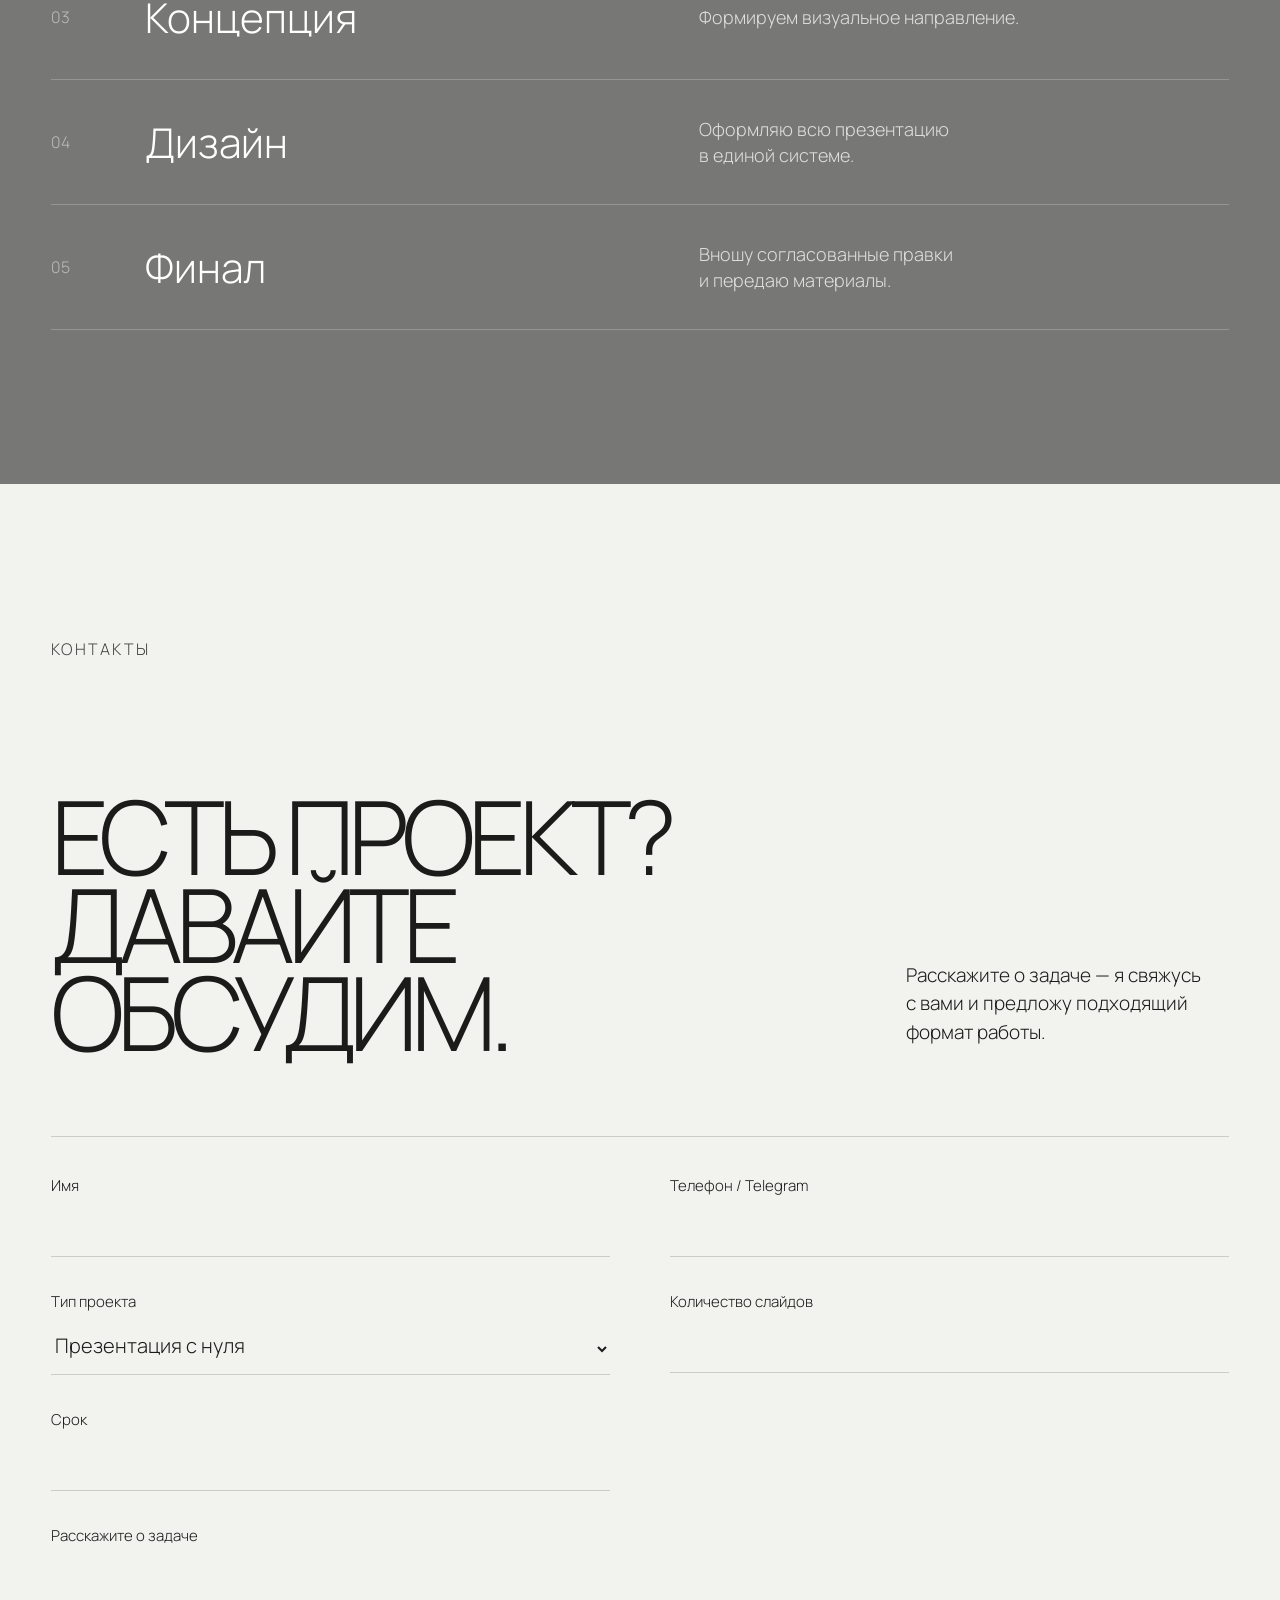
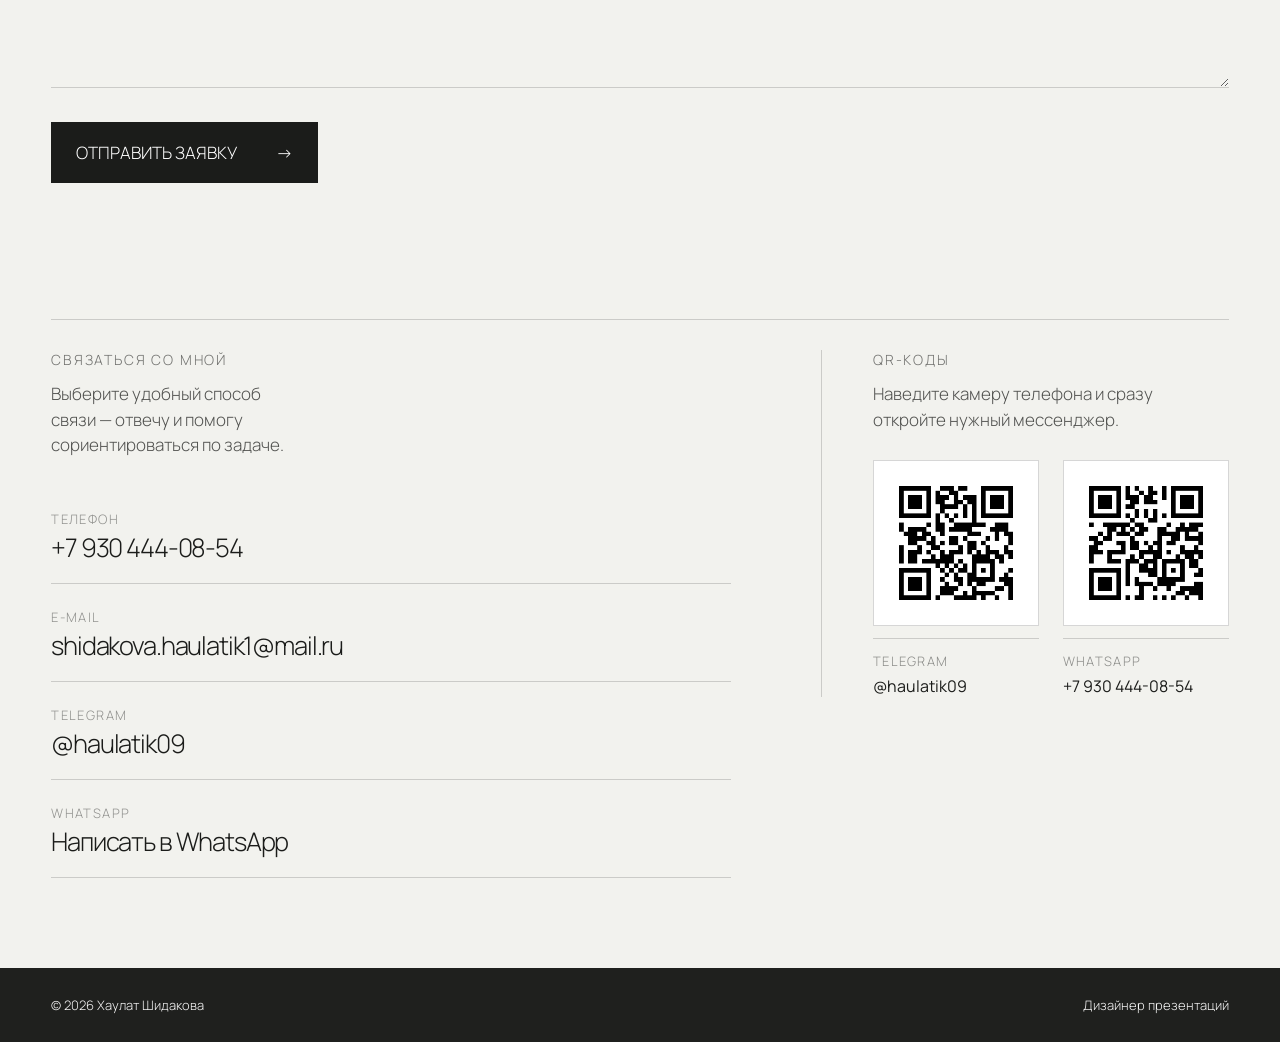
==== commit a7d352e8: "Fix client logo marquee image" ====
--- a/index.html
+++ b/index.html
@@ -207,8 +207,8 @@
       </div>
       <div class="clients-marquee" aria-label="Логотипы клиентов">
         <div class="clients-track">
-          <img src="client-logos-strip.webp" alt="Логотипы клиентов" />
-          <img src="client-logos-strip.webp" alt="" aria-hidden="true" />
+          <img src="client-logos-strip-v2.jpg?v=20261004-1435" alt="Логотипы клиентов" />
+          <img src="client-logos-strip-v2.jpg?v=20261004-1435" alt="" aria-hidden="true" />
         </div>
       </div>
     </section>
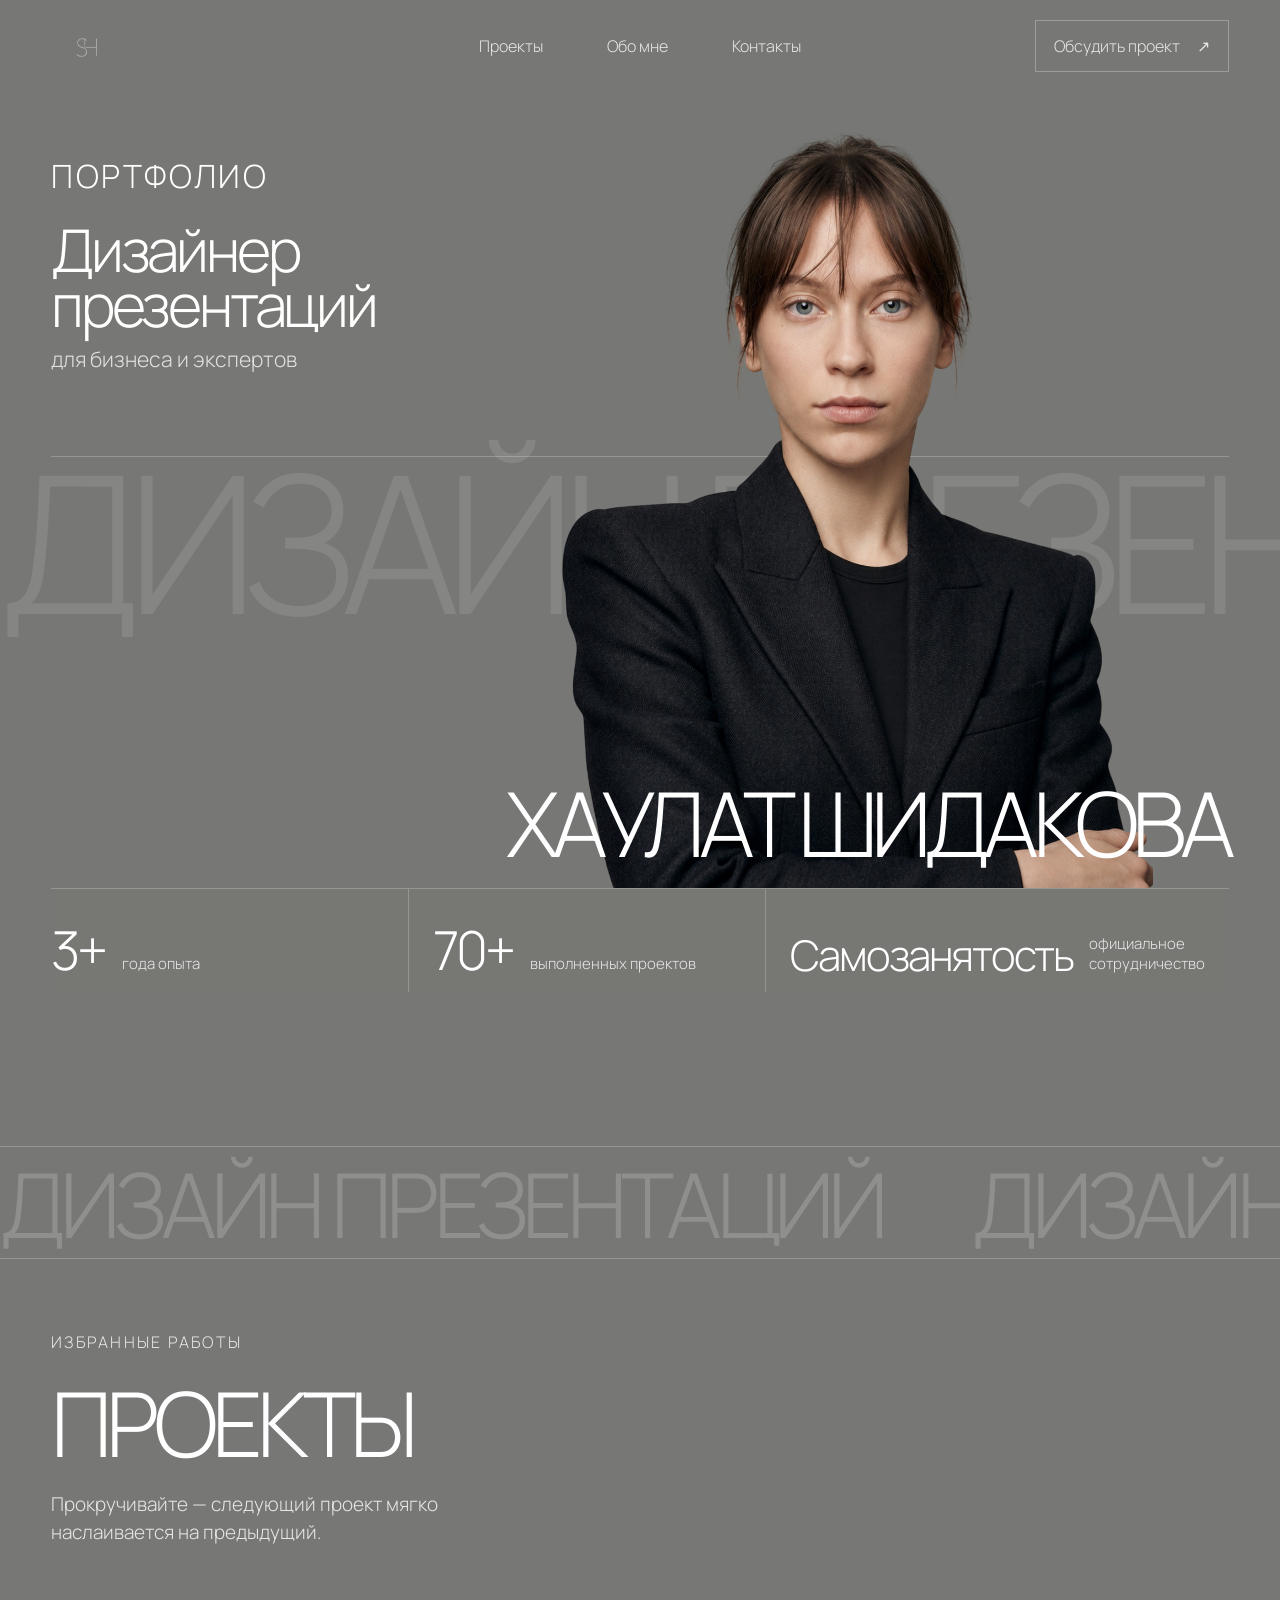
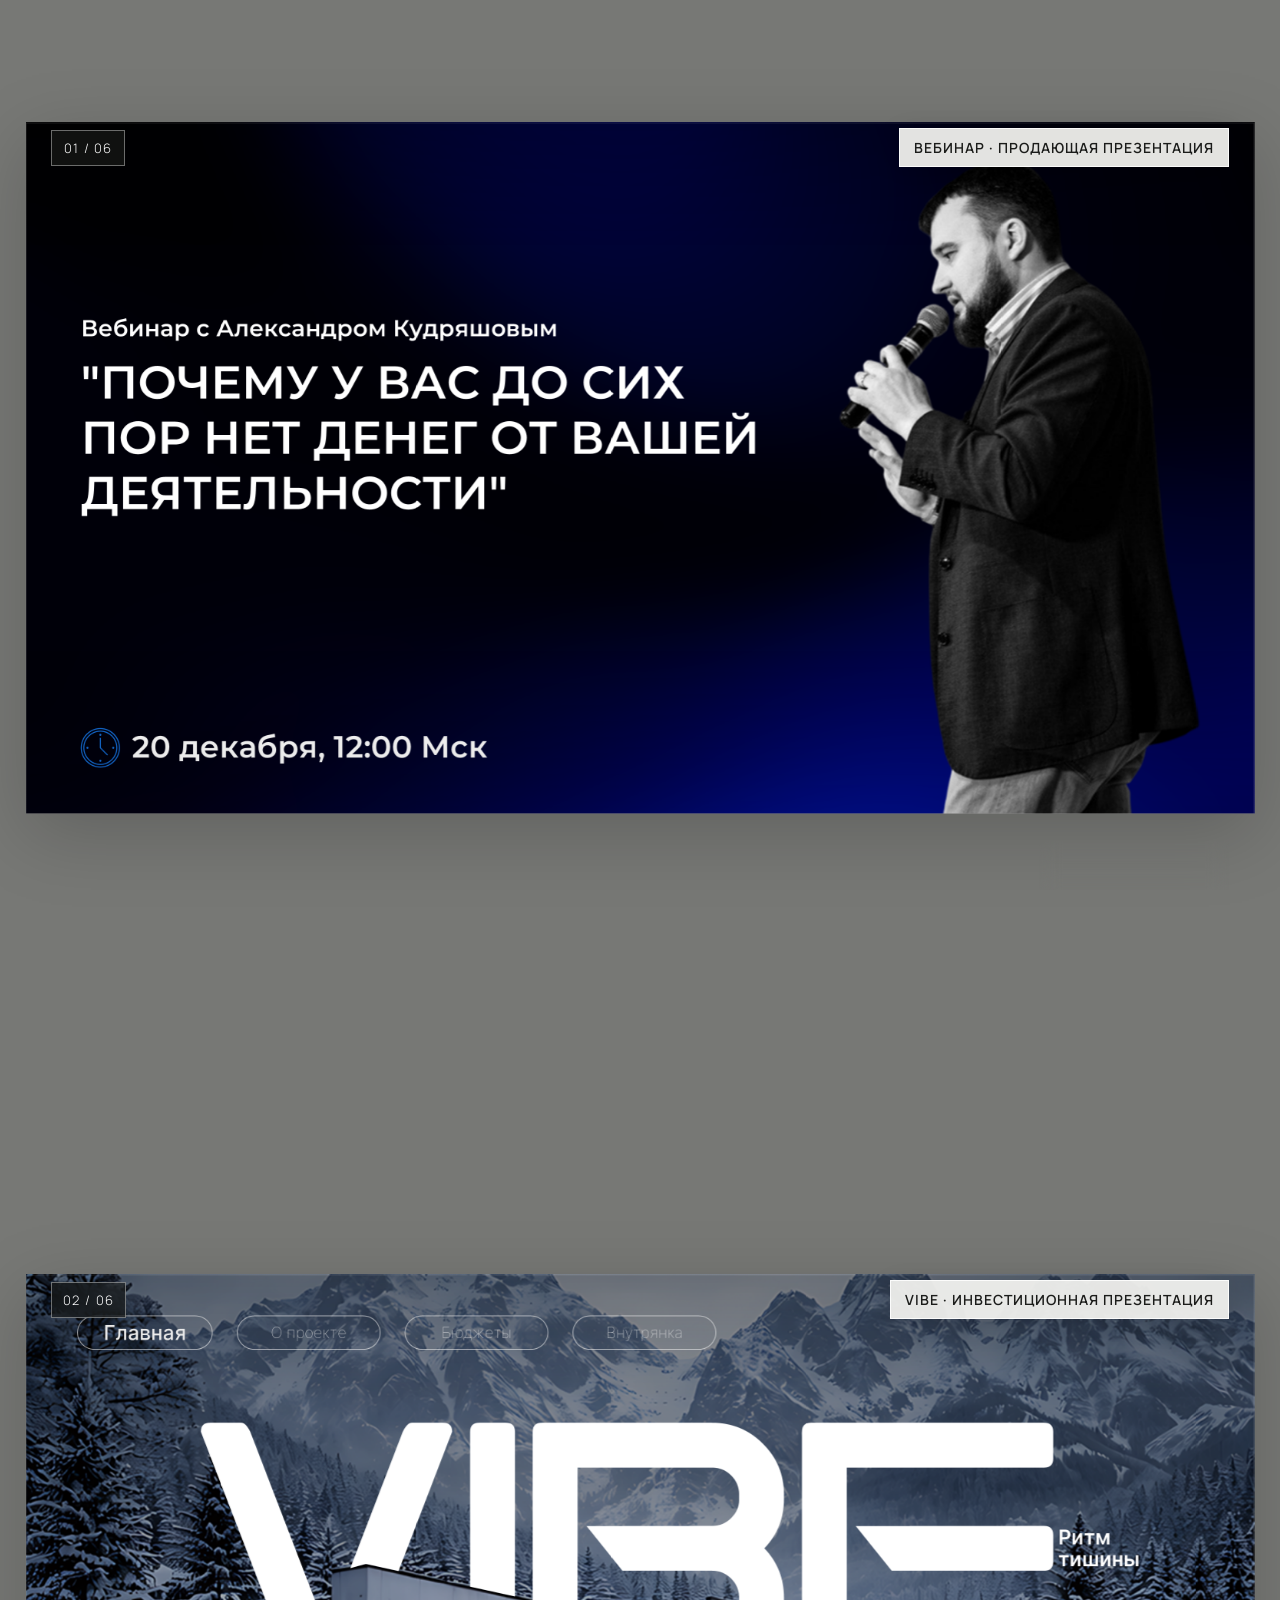
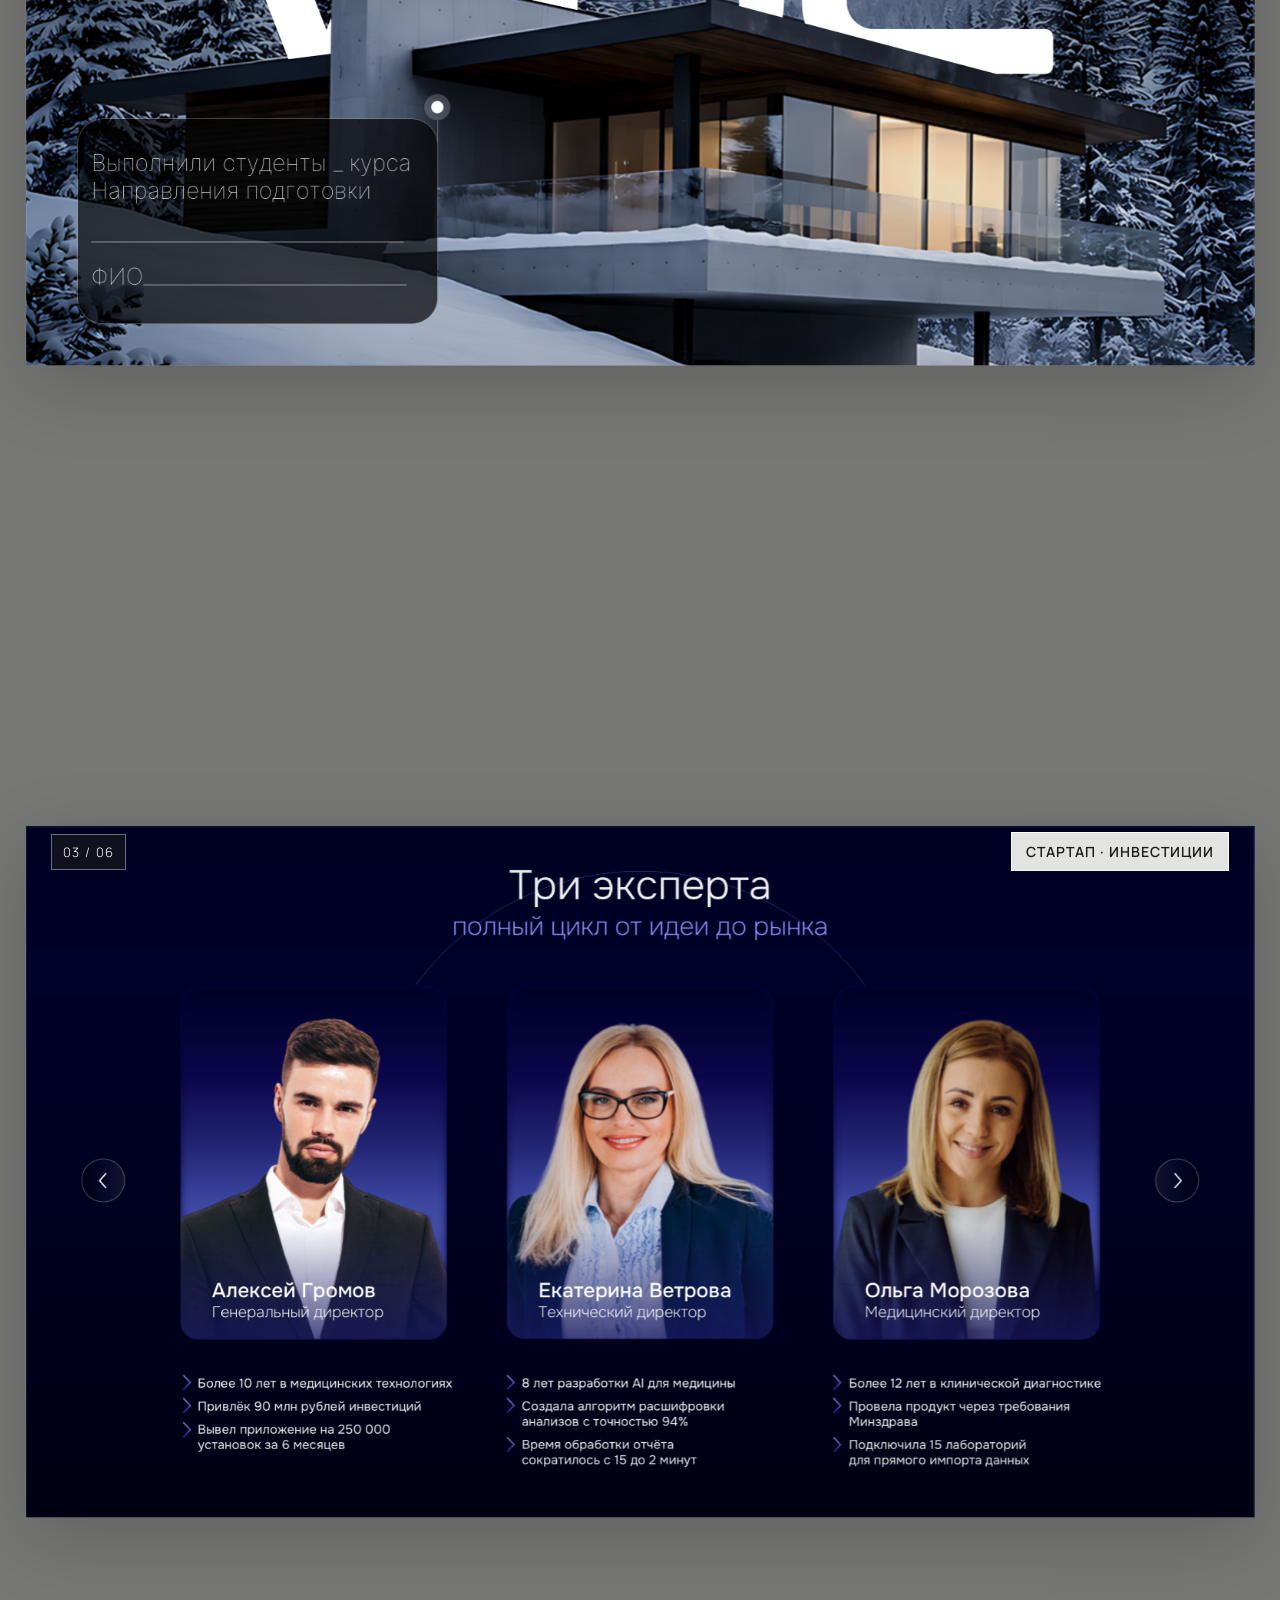
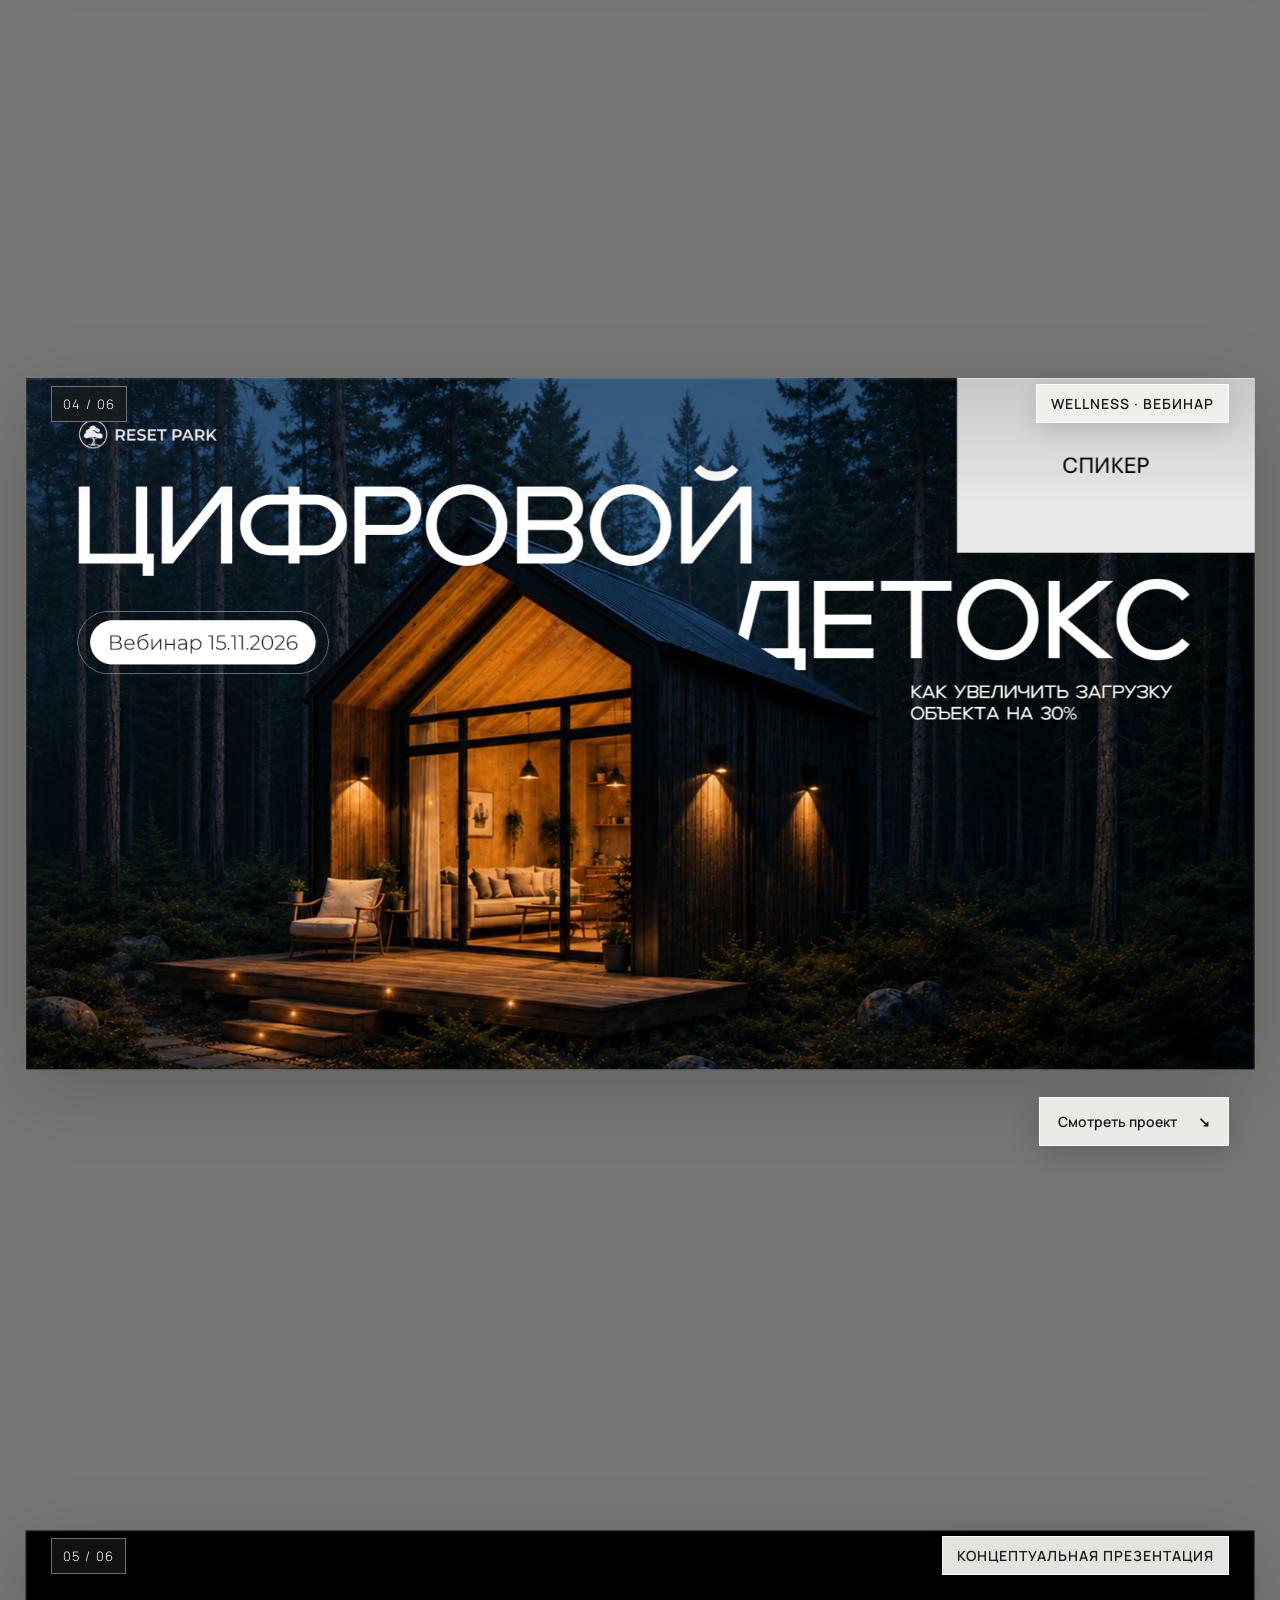
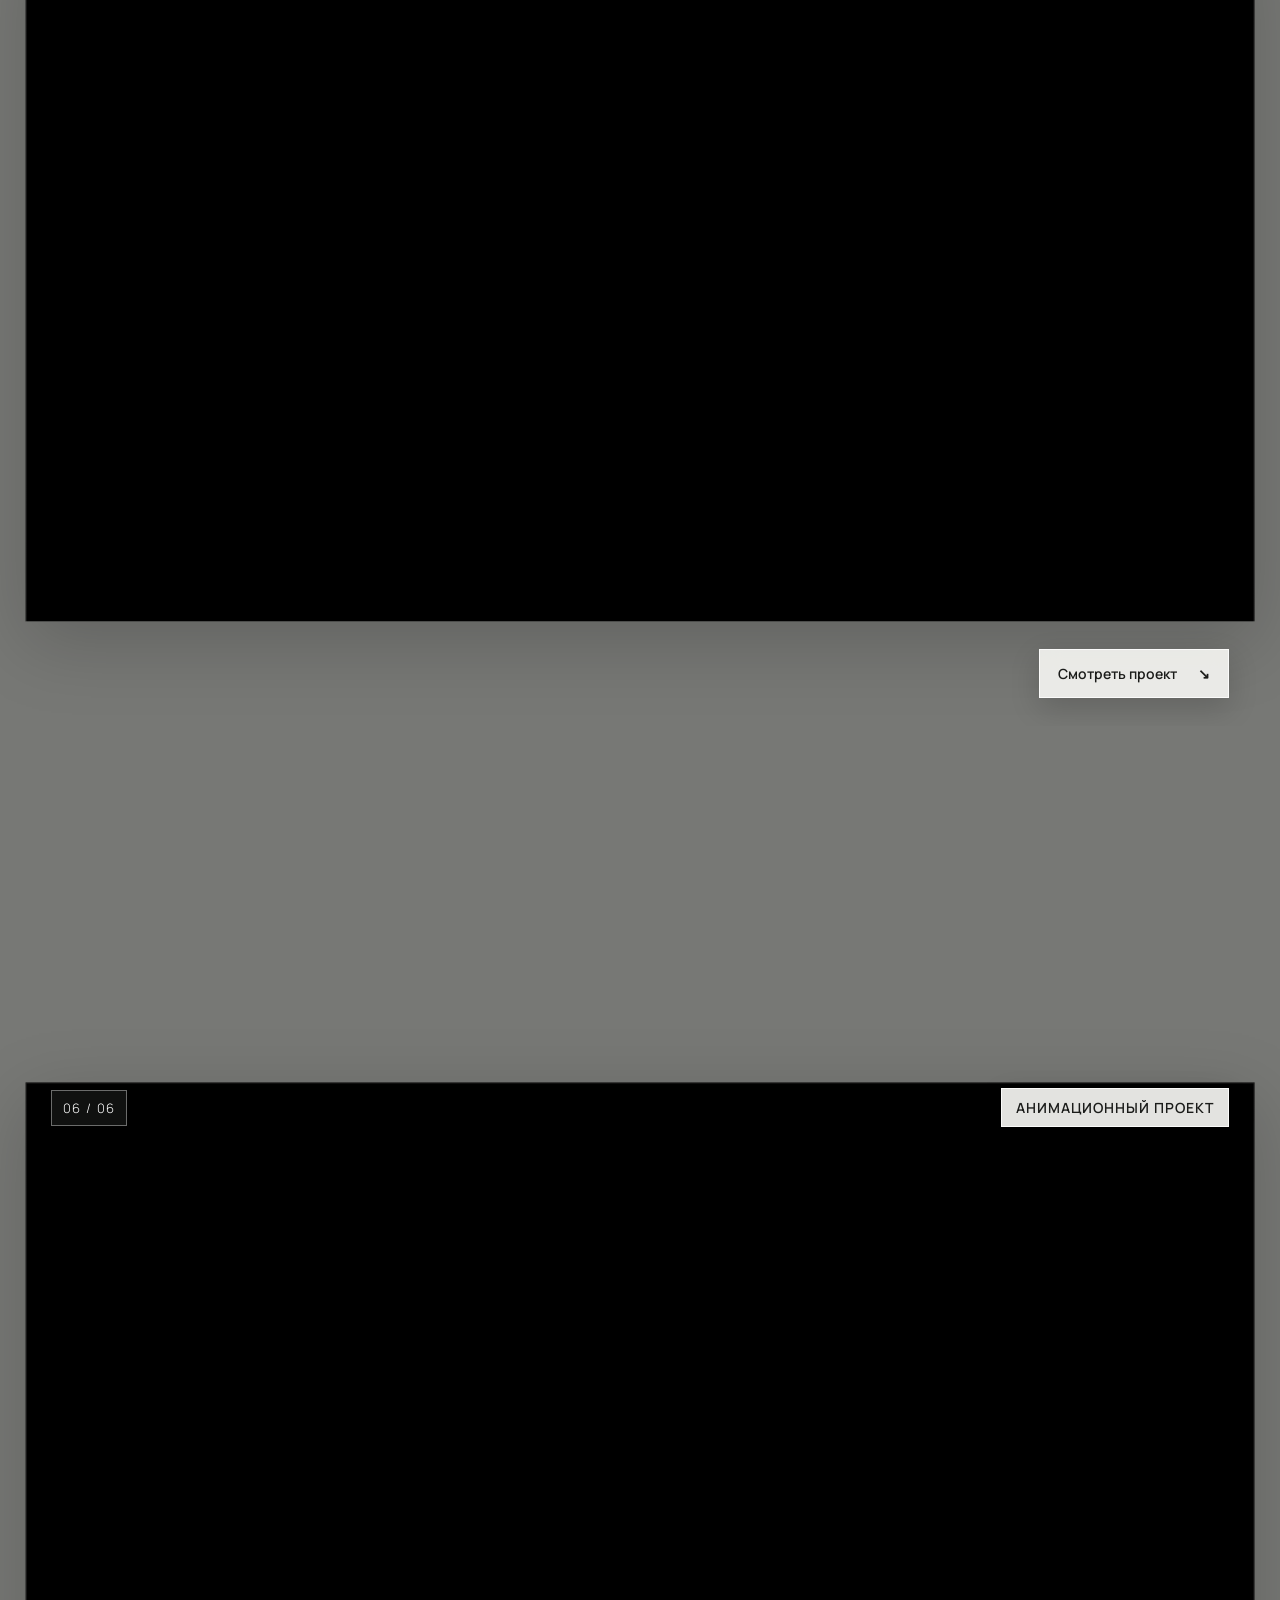
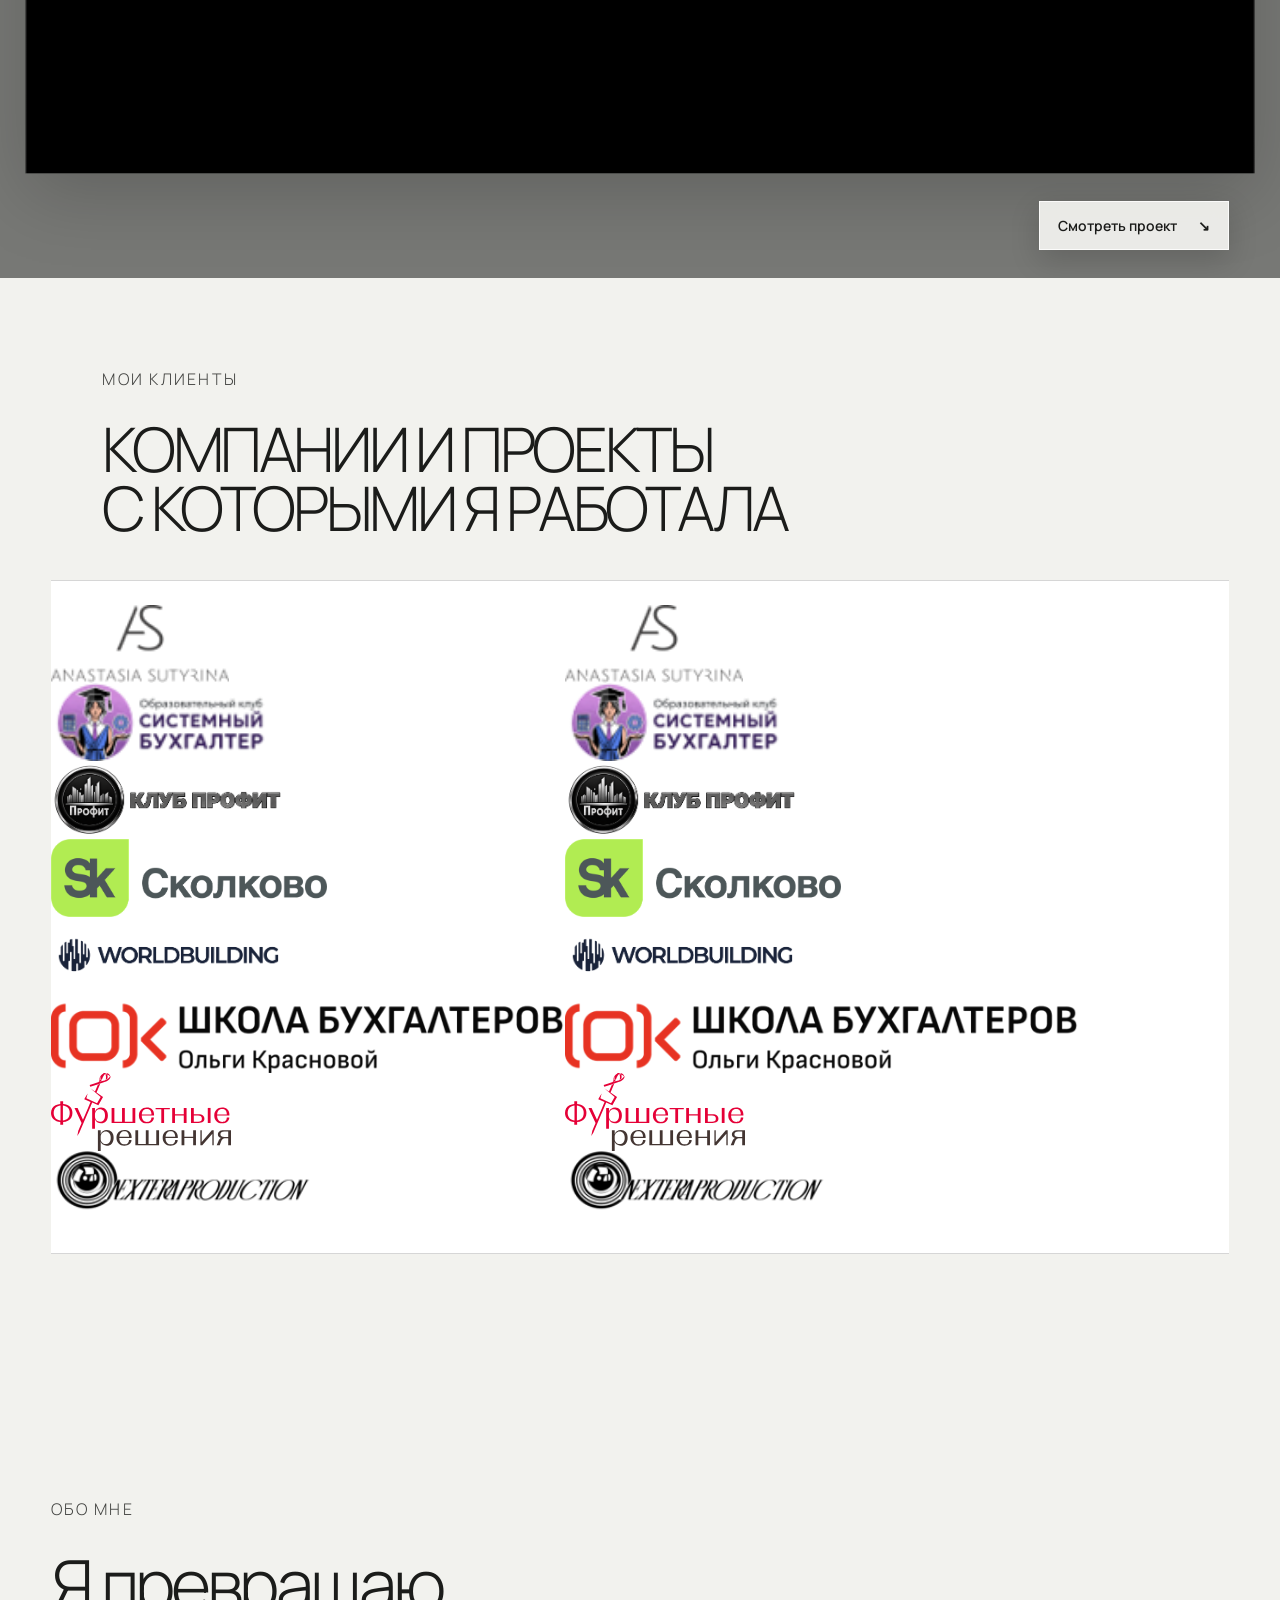
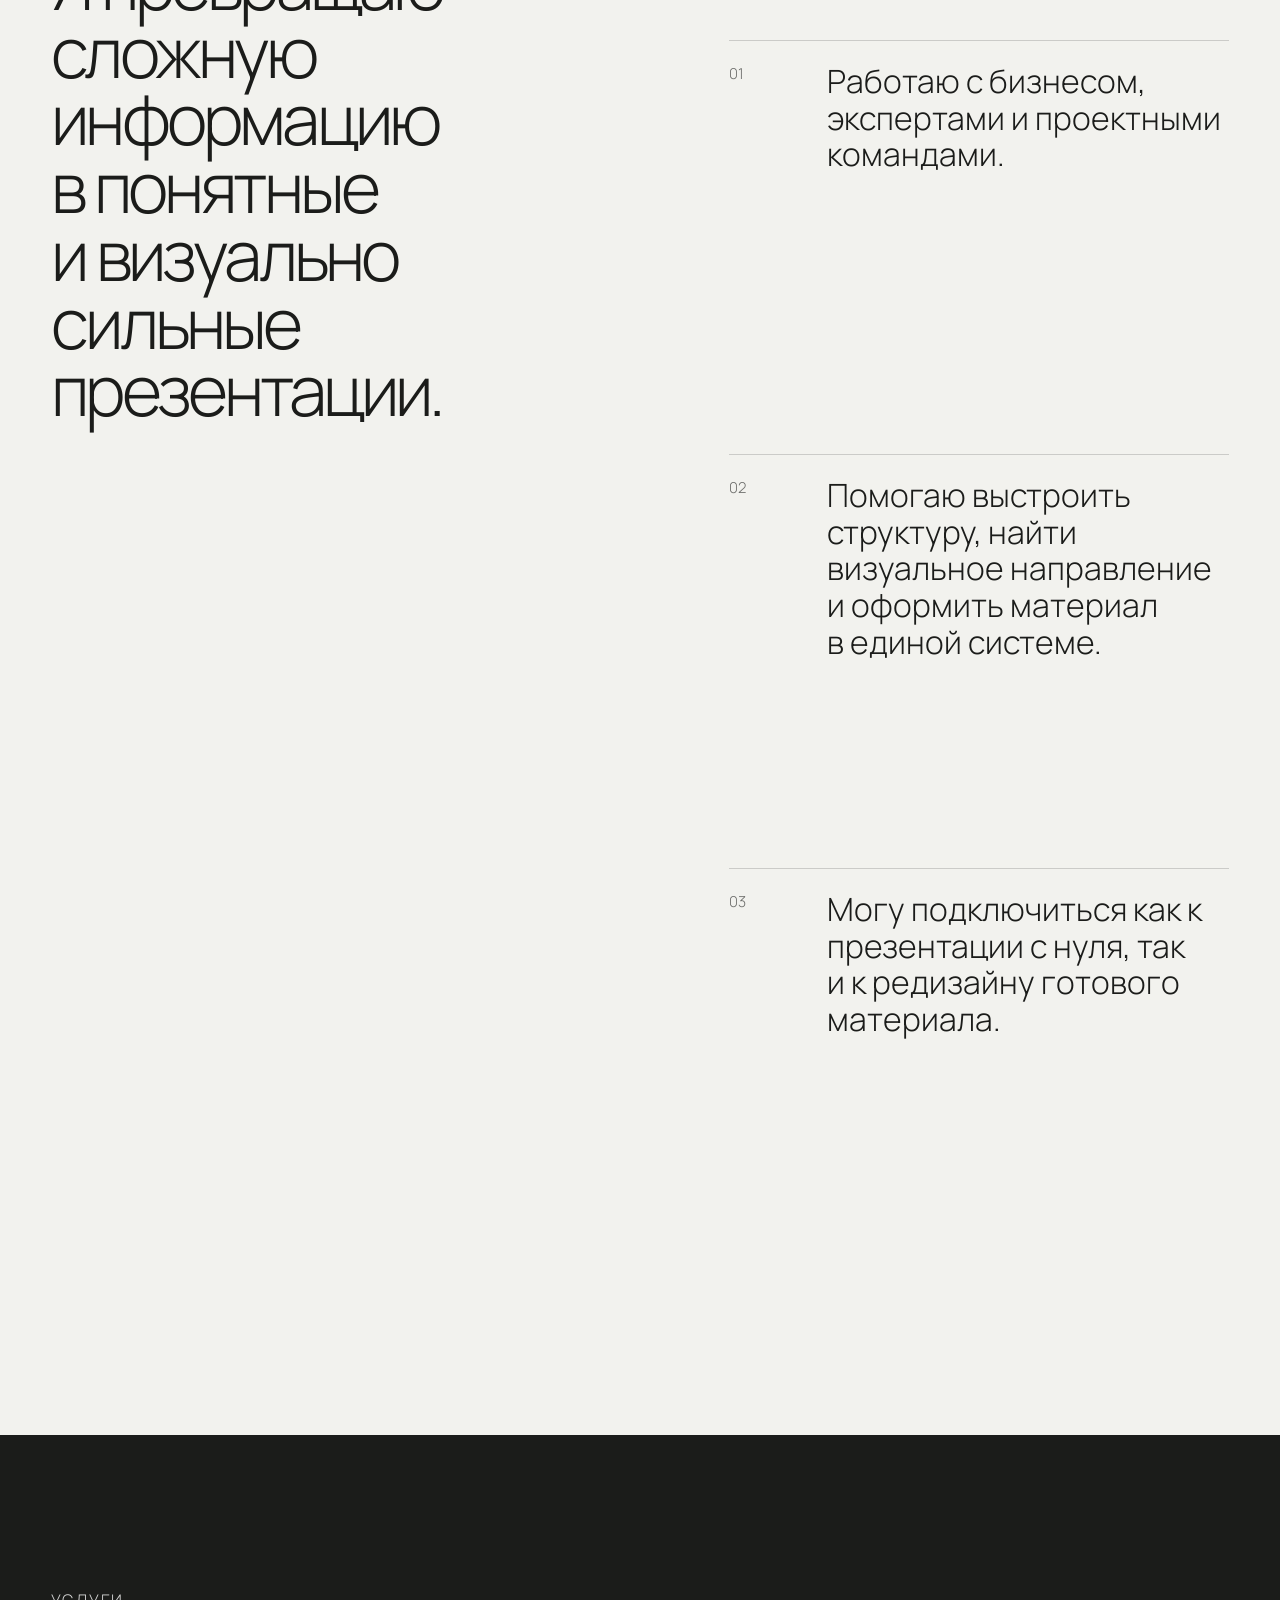
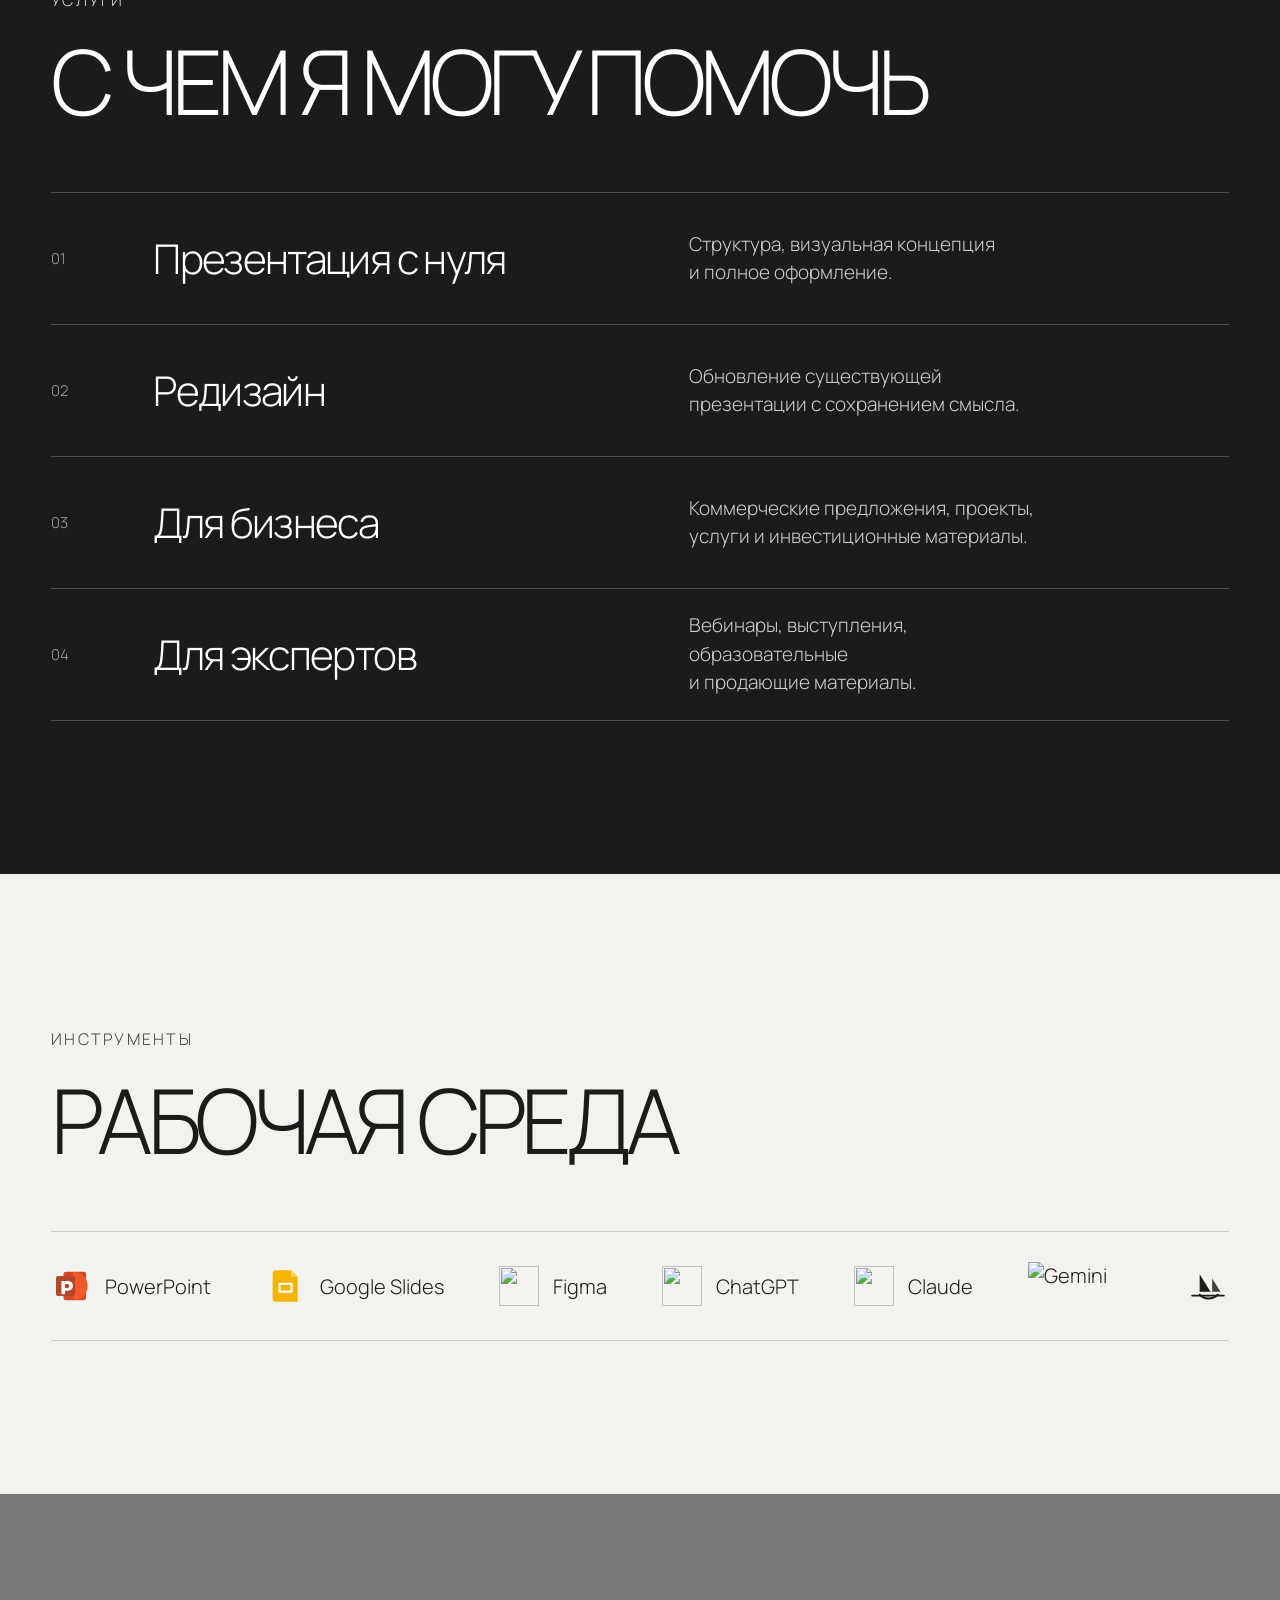
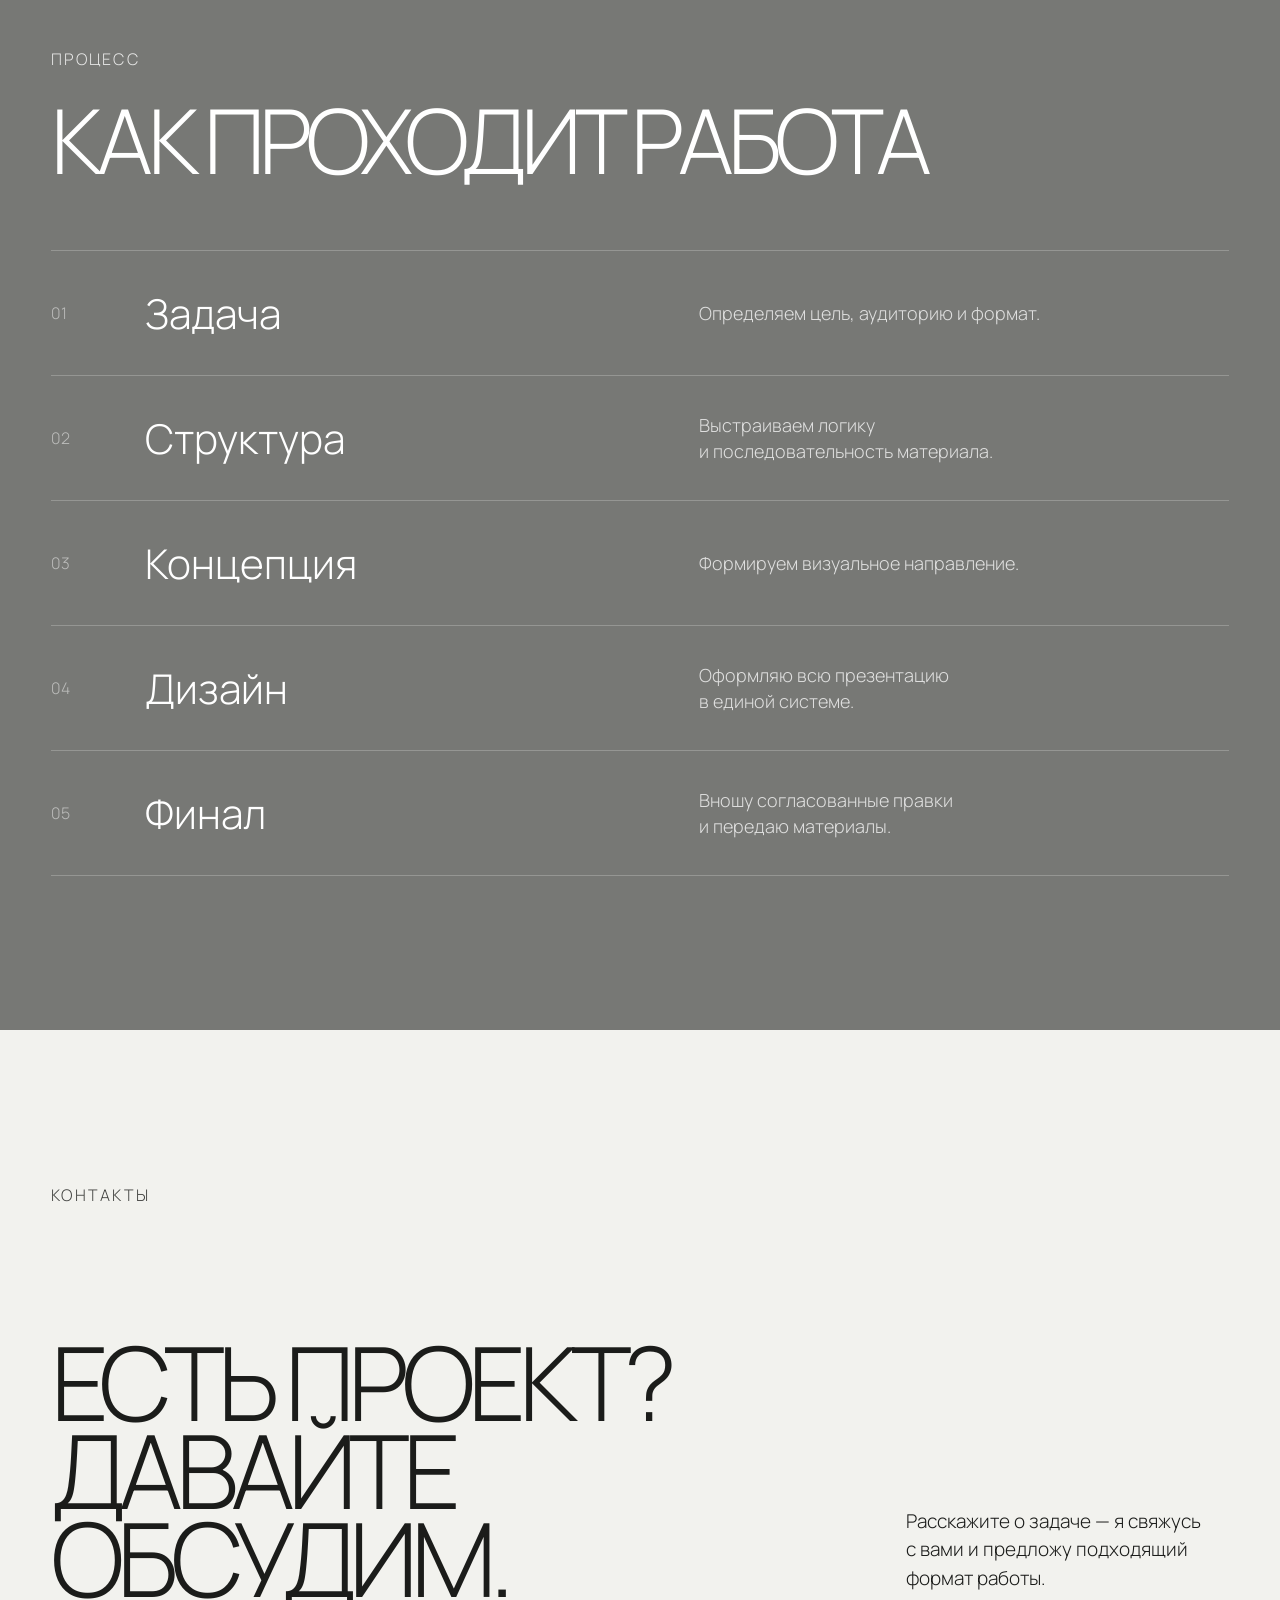
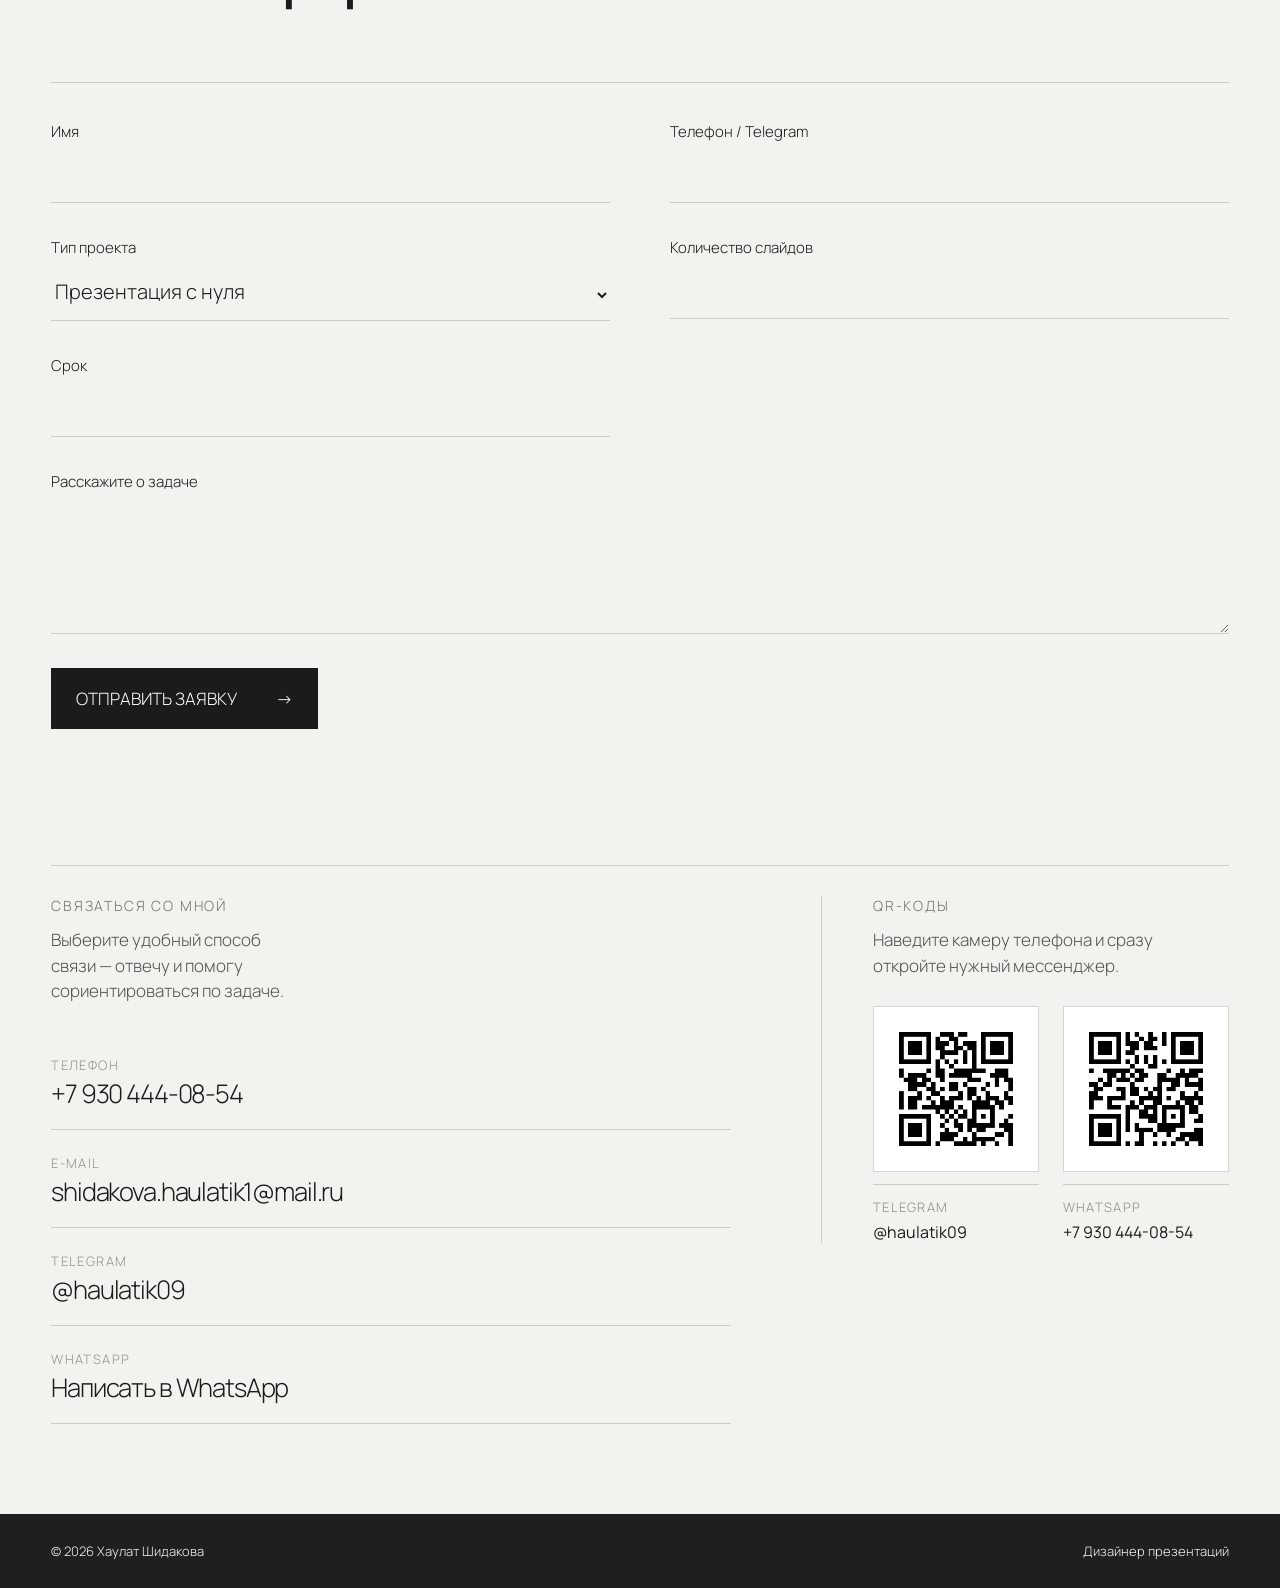
==== commit 1b3d091b: "Use individual client logos in marquee" ====
--- a/index.html
+++ b/index.html
@@ -71,7 +71,7 @@
   <link rel="preconnect" href="https://fonts.gstatic.com" crossorigin>
   <link href="https://fonts.googleapis.com/css2?family=Manrope:wght@300;400;500;600&display=swap" rel="stylesheet">
   <link rel="preload" as="image" href="assetsportrait-main.png.png" fetchpriority="high" />
-  <link rel="stylesheet" href="styles.css?v=20261004-1334" />
+  <link rel="stylesheet" href="styles.css?v=20261004-1605" />
   <script src="https://code.iconify.design/iconify-icon/2.1.0/iconify-icon.min.js" defer></script>
   <script src="script.js?v=20261004-1325" defer></script>
 </head>
@@ -207,8 +207,27 @@
       </div>
       <div class="clients-marquee" aria-label="Логотипы клиентов">
         <div class="clients-track">
-          <img src="client-logos-strip-v2.jpg?v=20261004-1435" alt="Логотипы клиентов" />
-          <img src="client-logos-strip-v2.jpg?v=20261004-1435" alt="" aria-hidden="true" />
+
+          <div class="clients-set">
+            <img src="client-anastasia-sutygina.png.png?v=20261004-1605" alt="Anastasia Sutygina" />
+            <img src="client-system-accountant.png.png?v=20261004-1605" alt="Системный бухгалтер" />
+            <img src="client-profit-club.png.png?v=20261004-1605" alt="Клуб Профит" />
+            <img src="client-skolkovo.png.png?v=20261004-1605" alt="Сколково" />
+            <img src="client-worldbuilding.png.png?v=20261004-1605" alt="Worldbuilding" />
+            <img src="client-school-accountants.png.png?v=20261004-1605" alt="Школа бухгалтеров Ольги Красновой" />
+            <img src="client-furshetnye-resheniya.png.svg?v=20261004-1605" alt="Фуршетные решения" />
+            <img src="client-nextera.png.png?v=20261004-1605" alt="Nextera" />
+          </div>
+          <div class="clients-set" aria-hidden="true">
+            <img src="client-anastasia-sutygina.png.png?v=20261004-1605" alt="" />
+            <img src="client-system-accountant.png.png?v=20261004-1605" alt="" />
+            <img src="client-profit-club.png.png?v=20261004-1605" alt="" />
+            <img src="client-skolkovo.png.png?v=20261004-1605" alt="" />
+            <img src="client-worldbuilding.png.png?v=20261004-1605" alt="" />
+            <img src="client-school-accountants.png.png?v=20261004-1605" alt="" />
+            <img src="client-furshetnye-resheniya.png.svg?v=20261004-1605" alt="" />
+            <img src="client-nextera.png.png?v=20261004-1605" alt="" />
+          </div>
         </div>
       </div>
     </section>
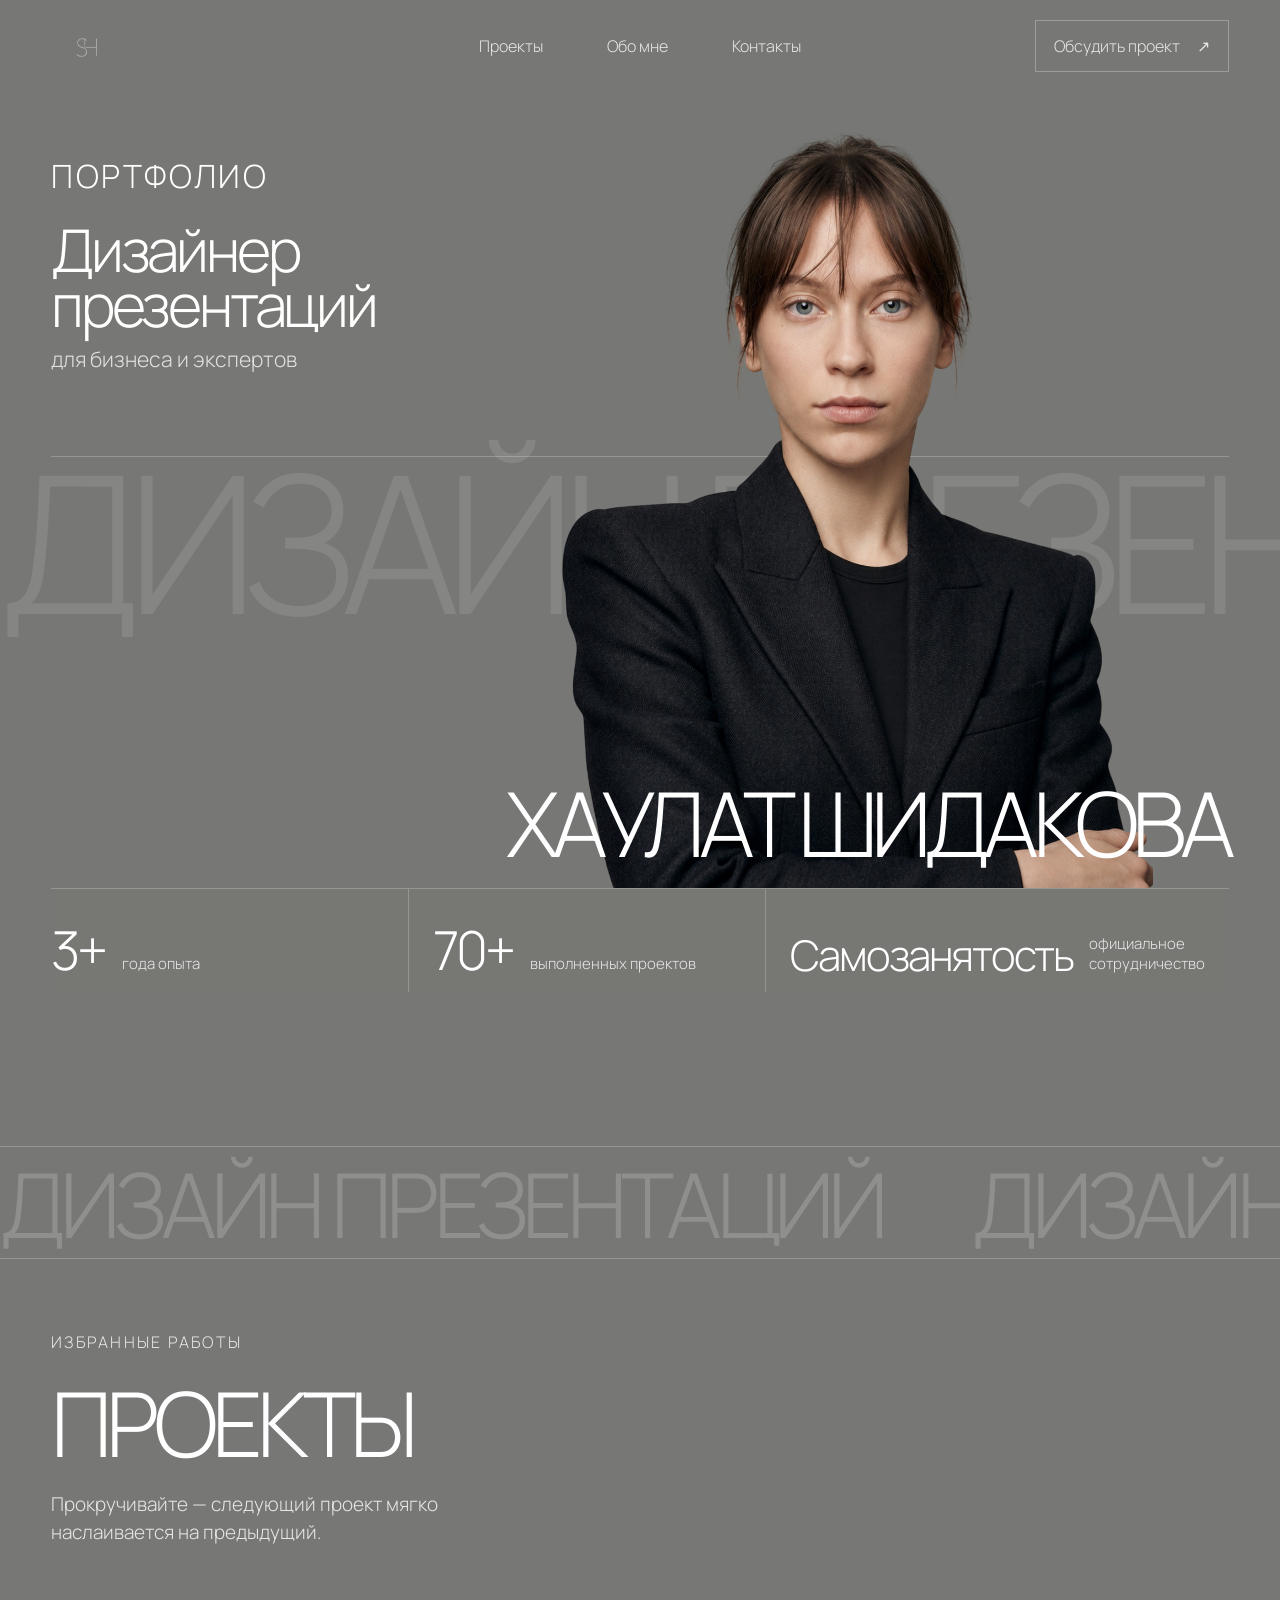
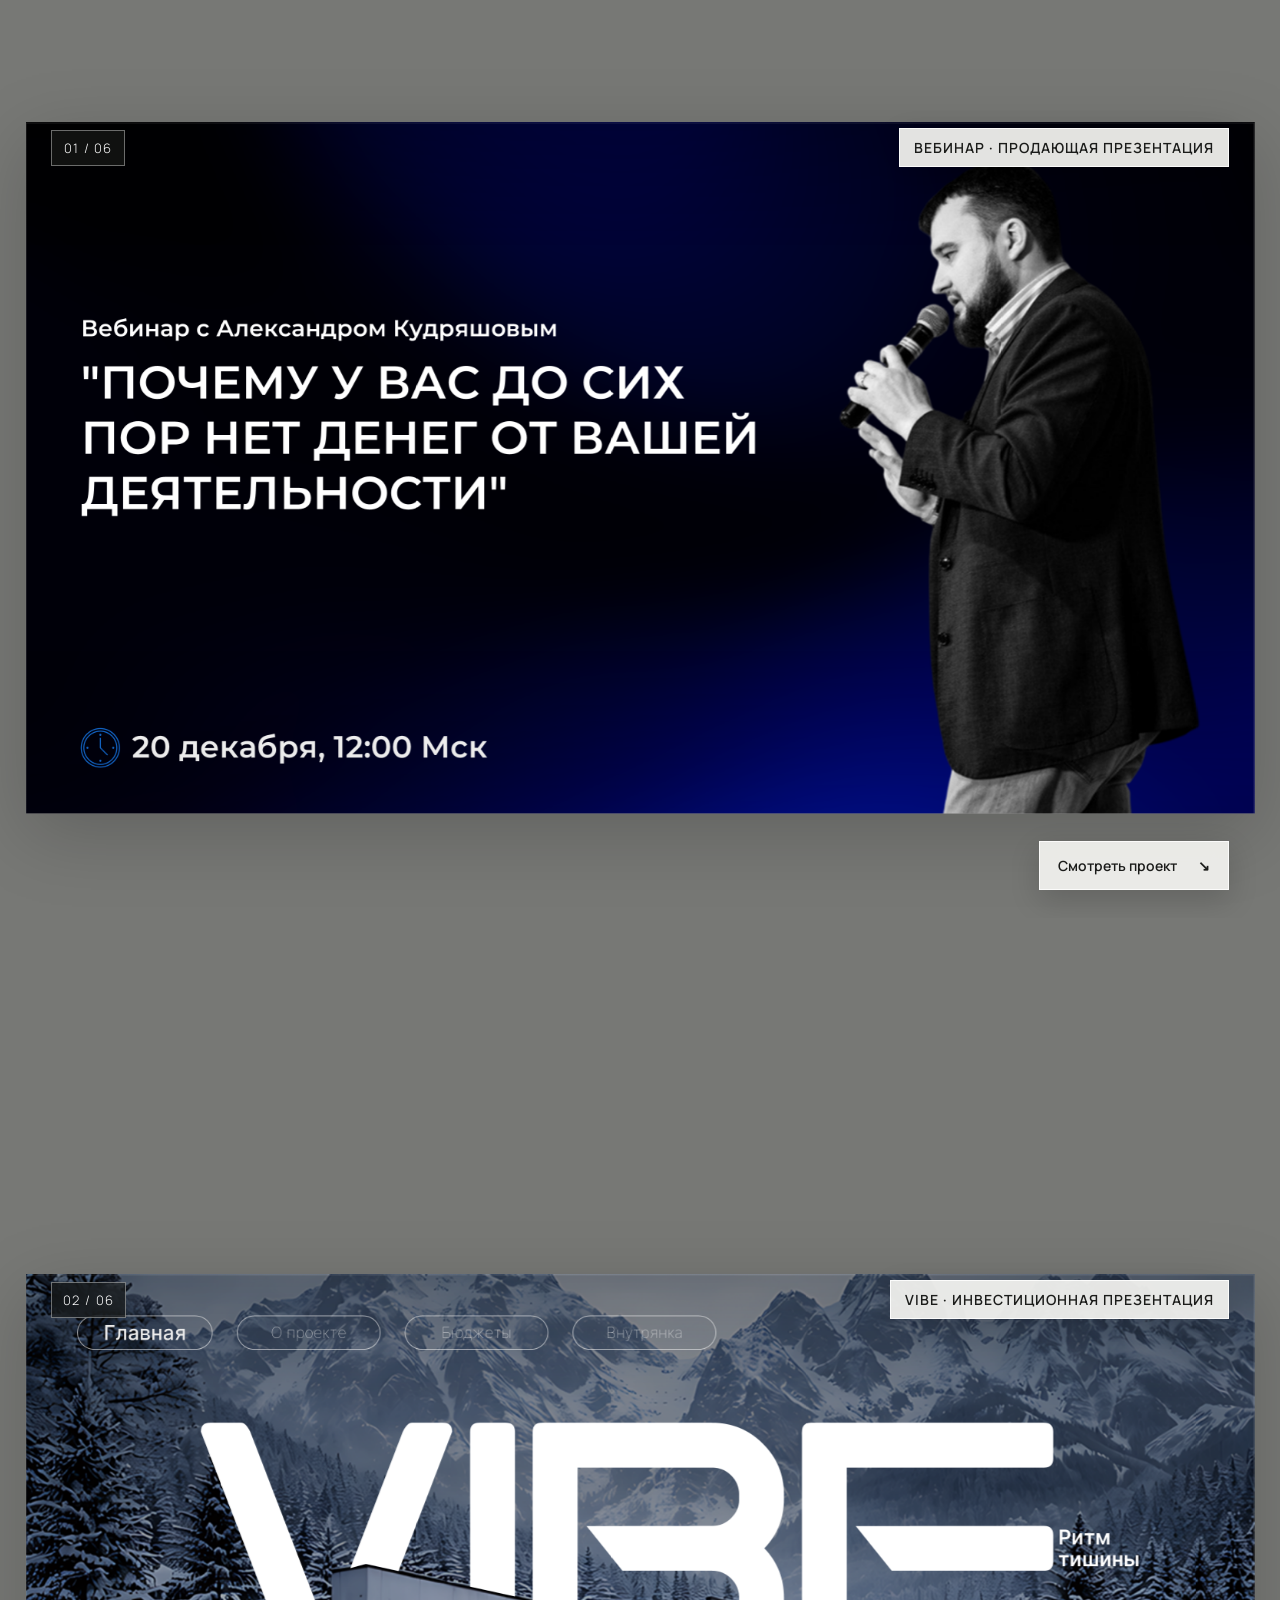
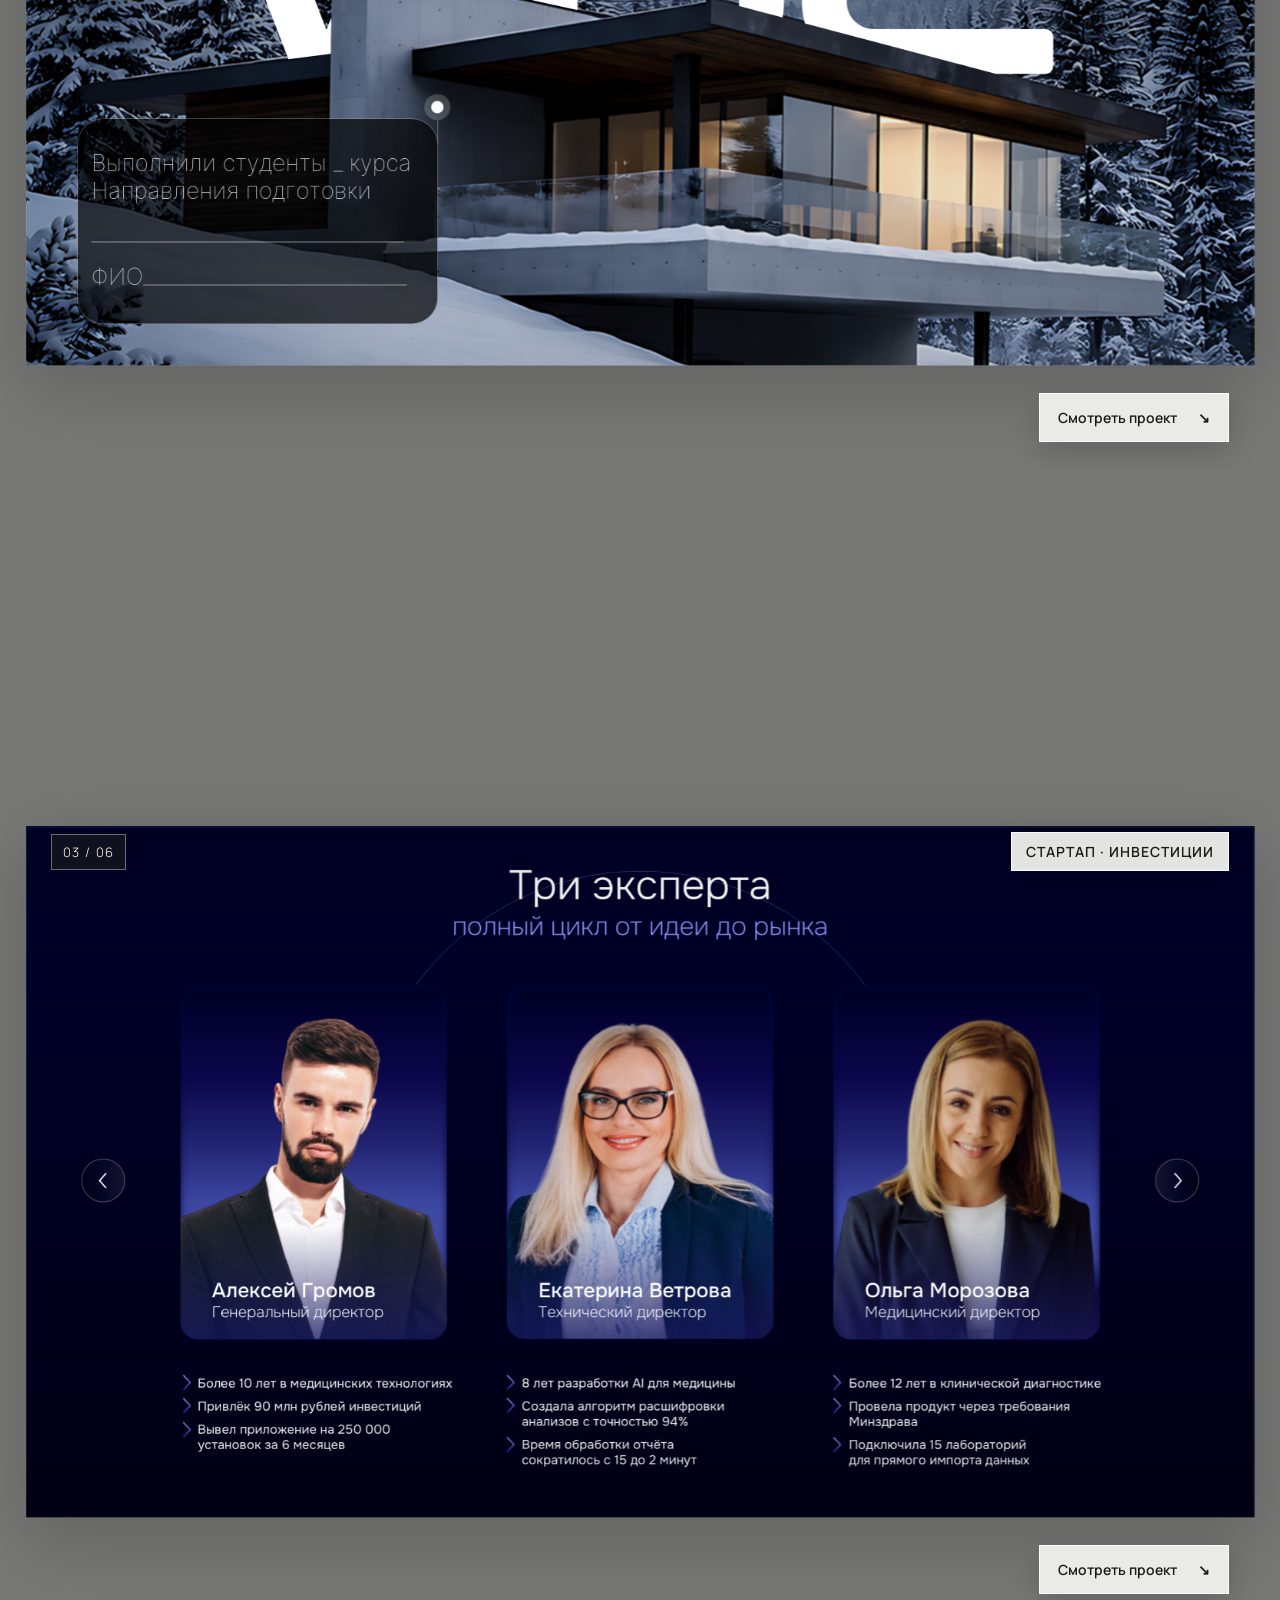
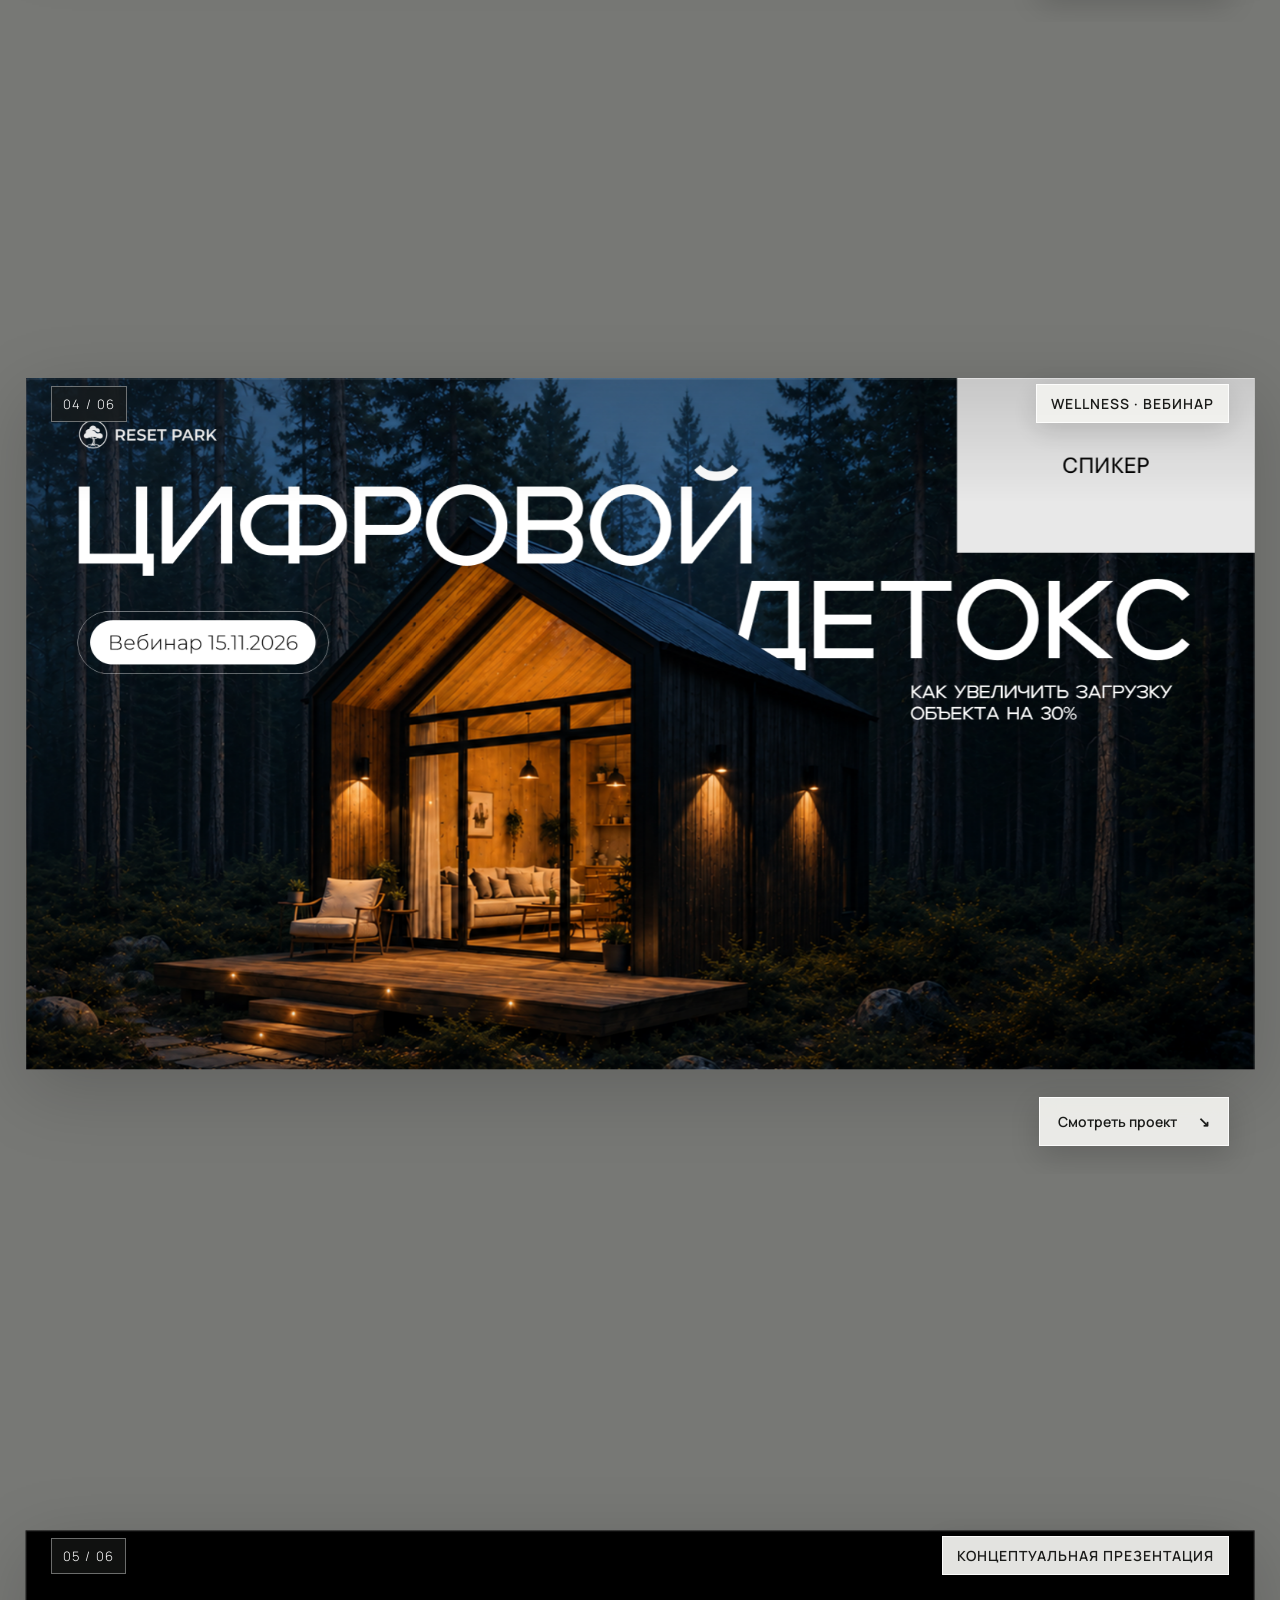
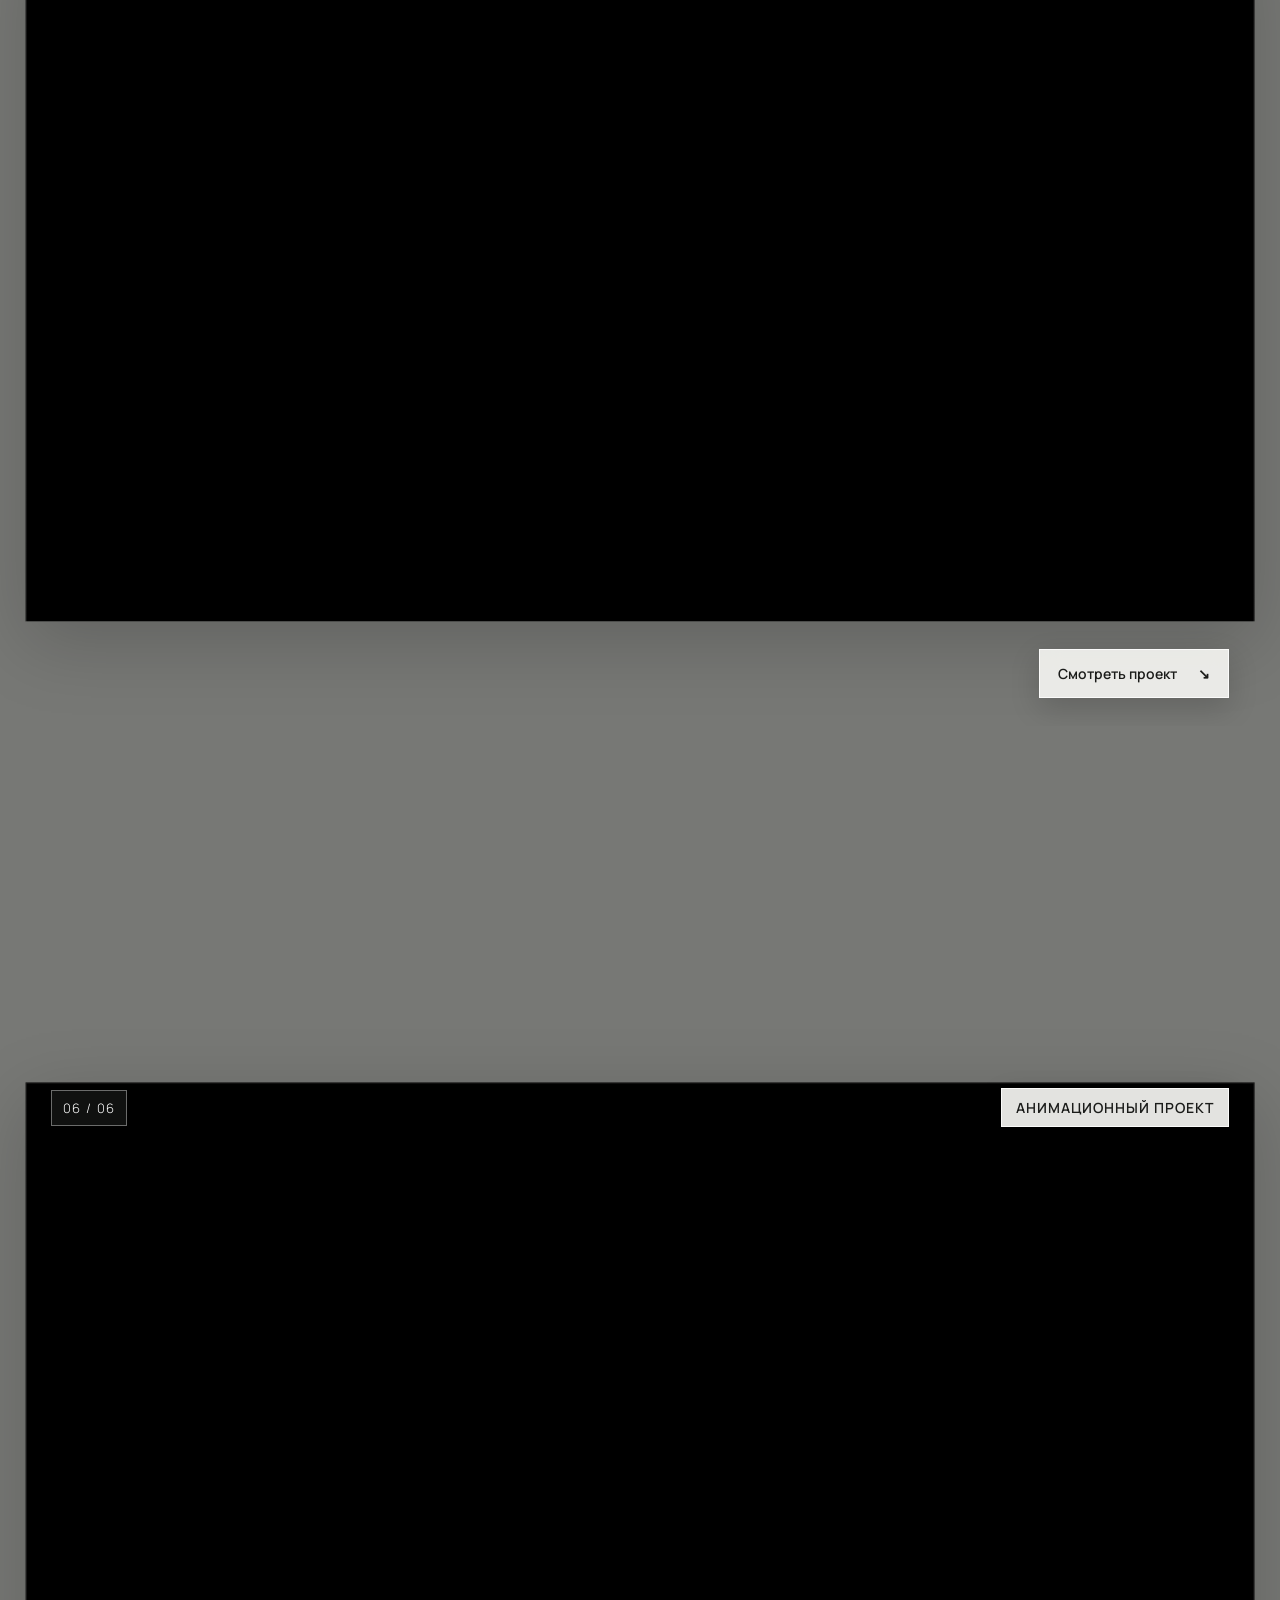
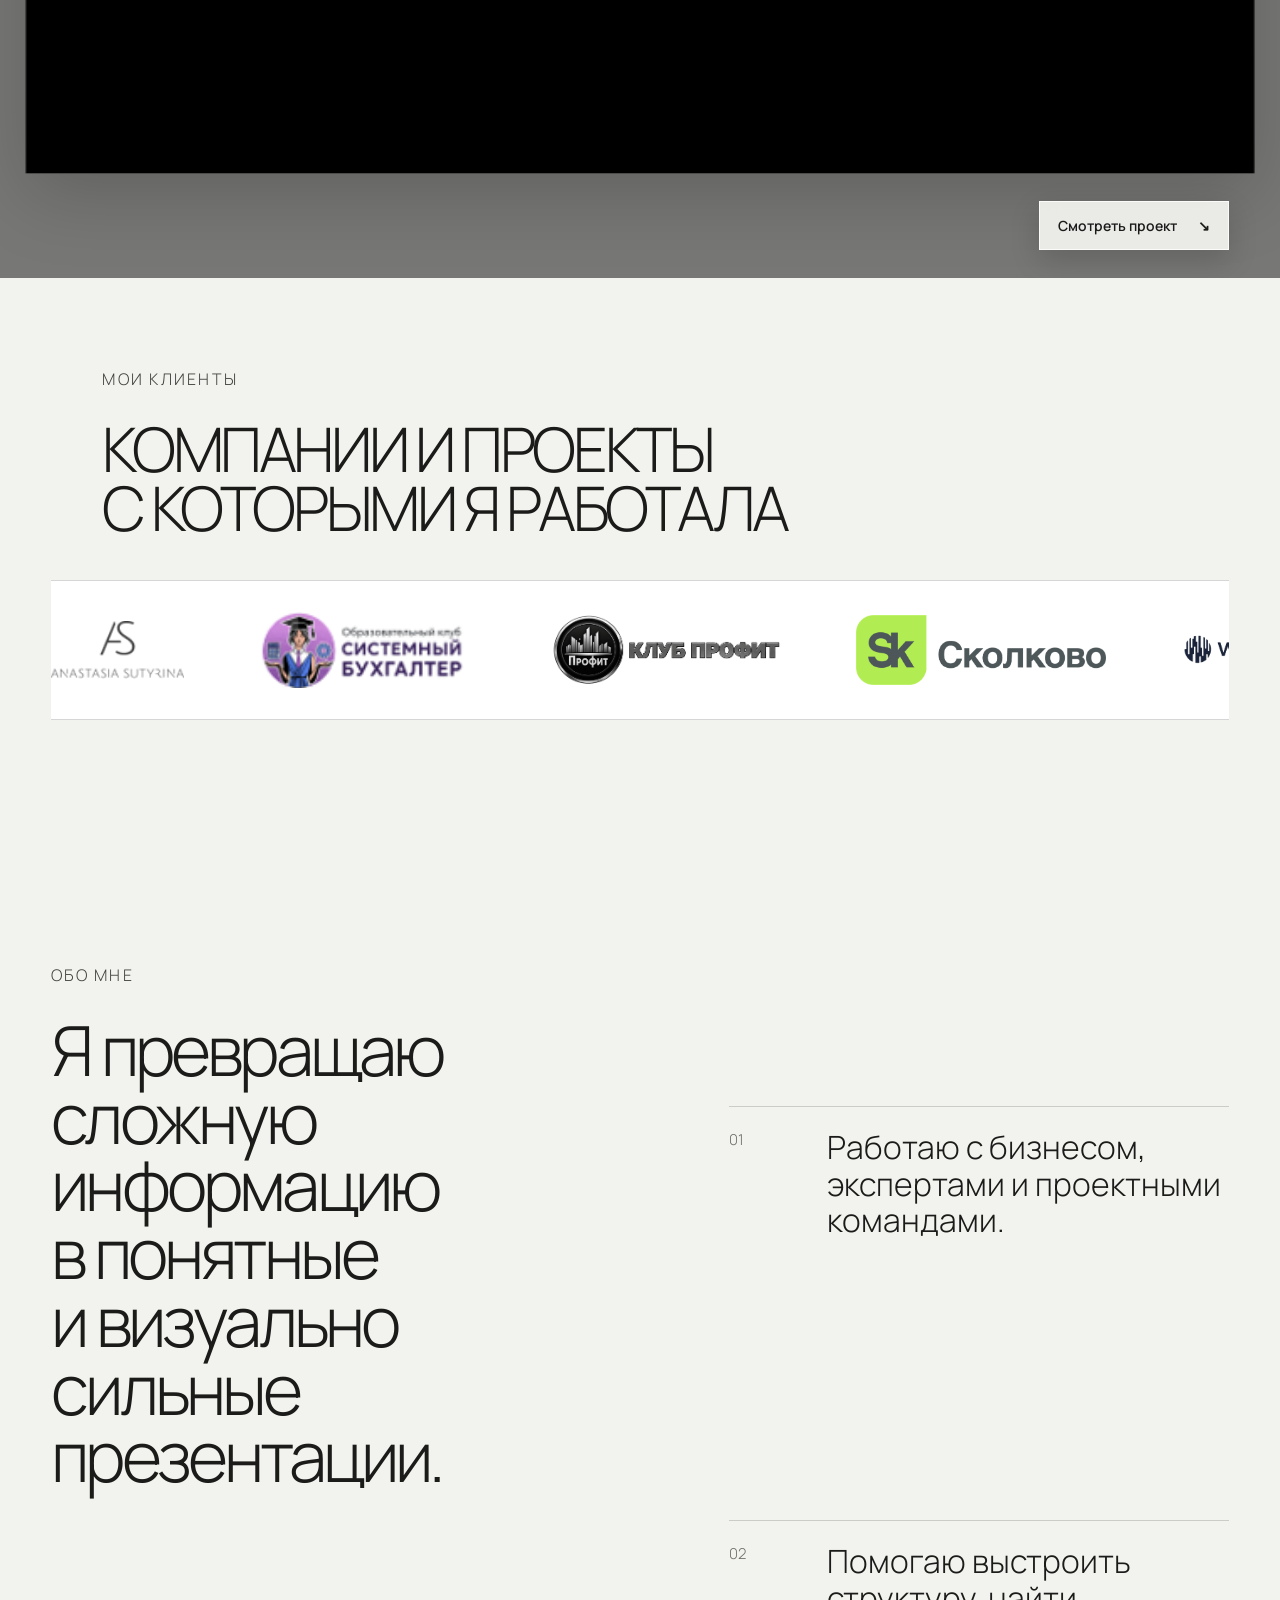
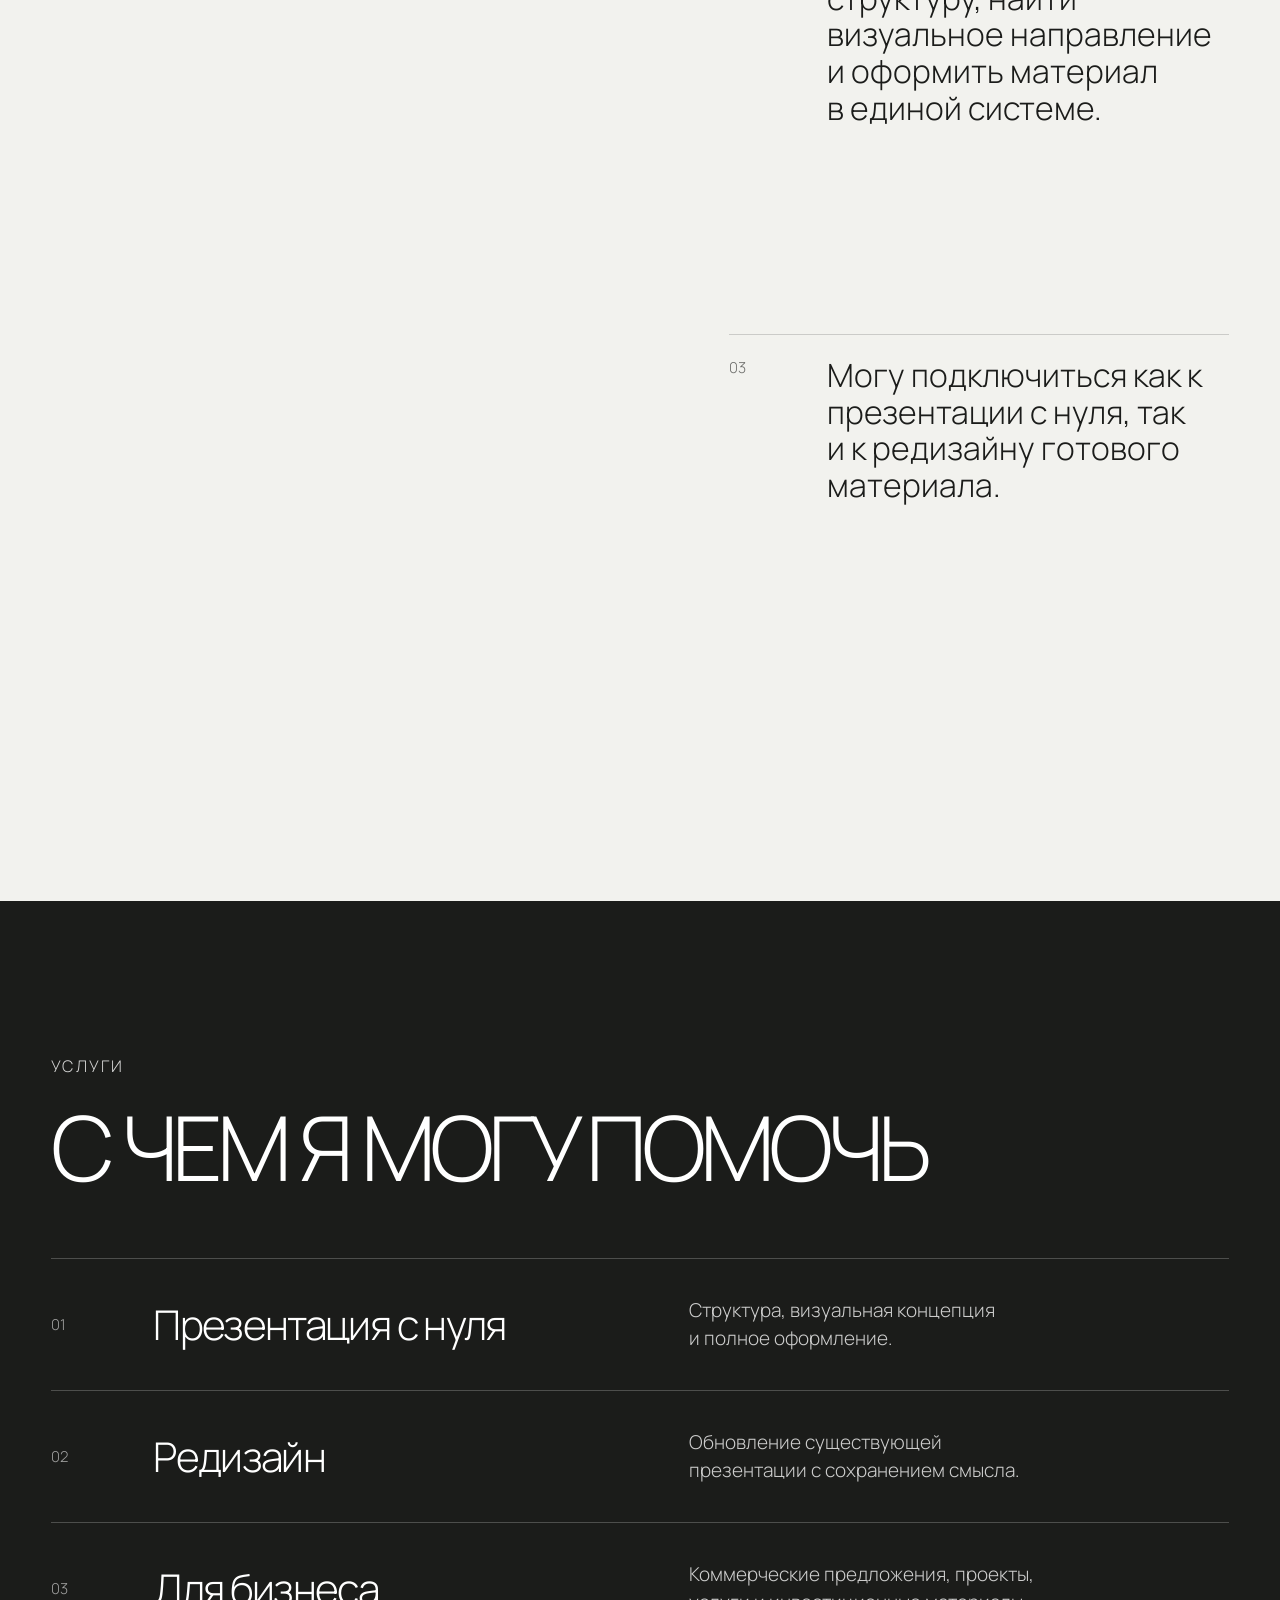
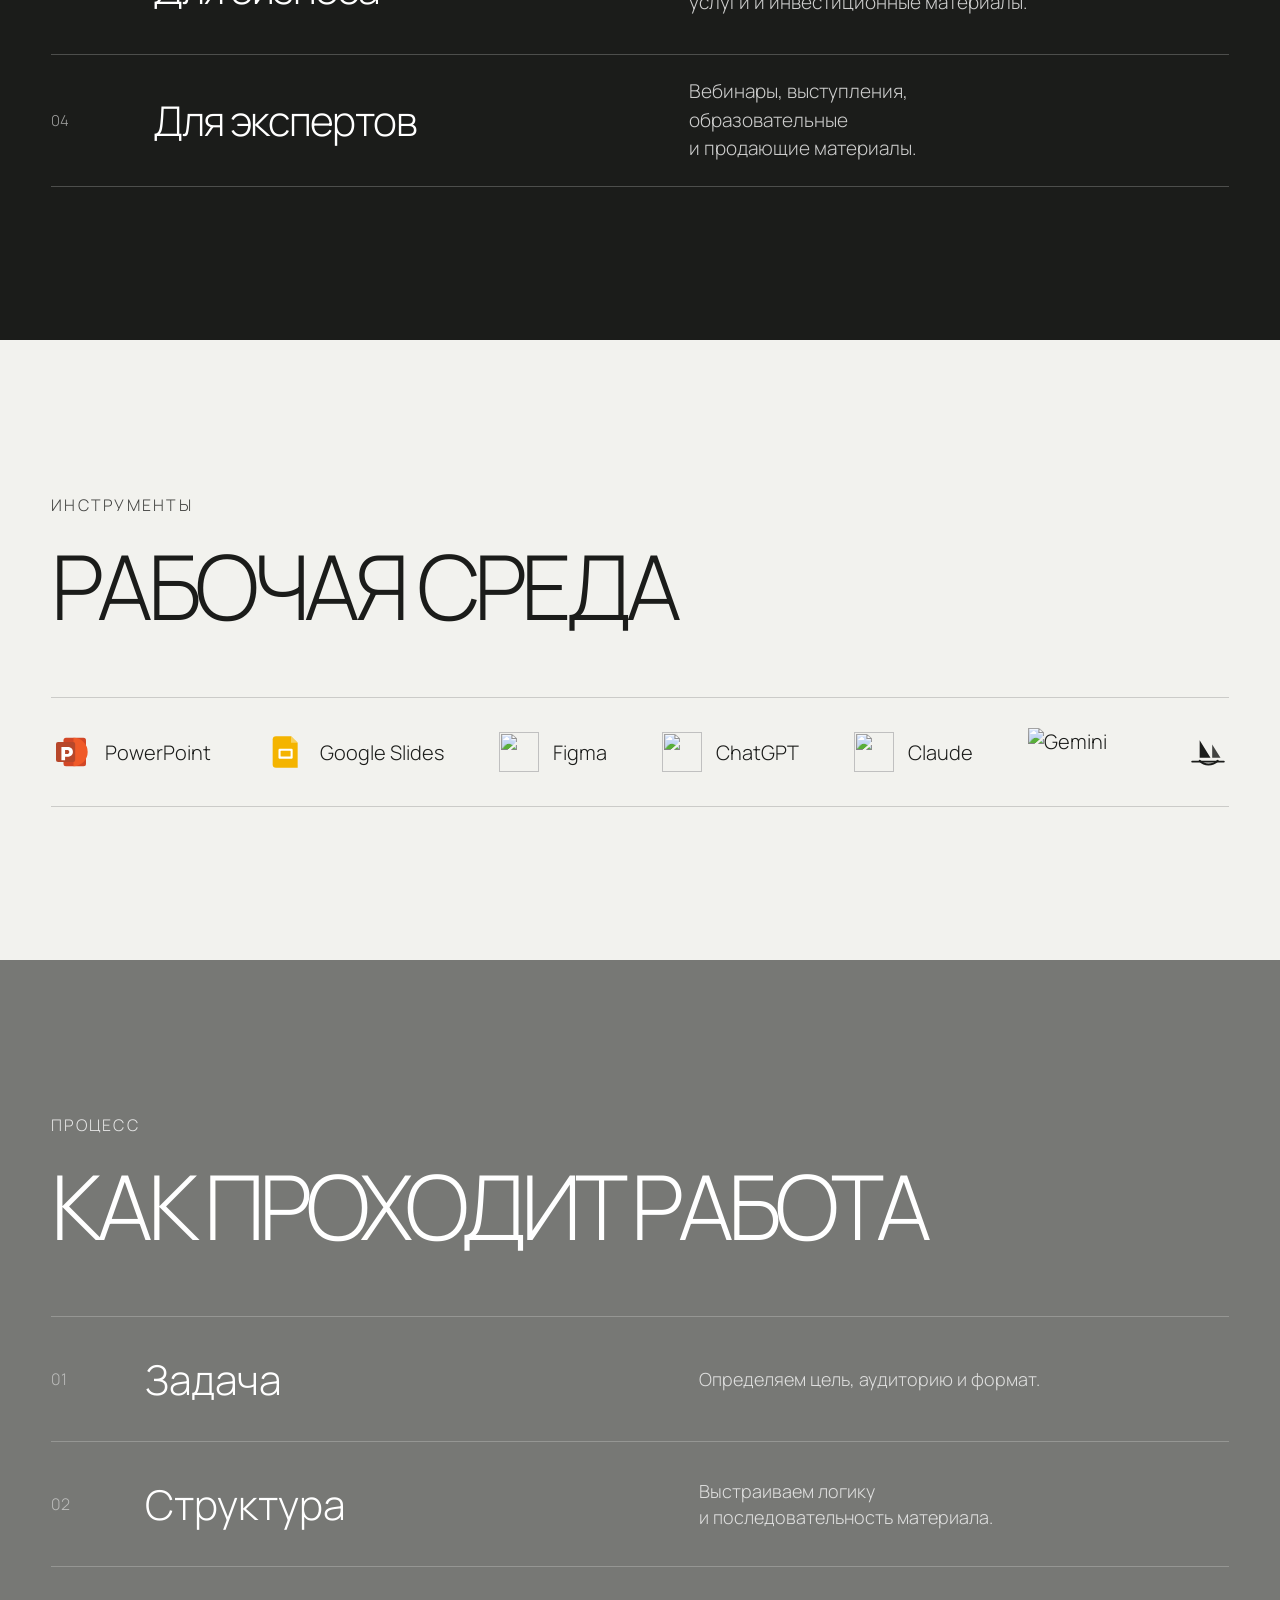
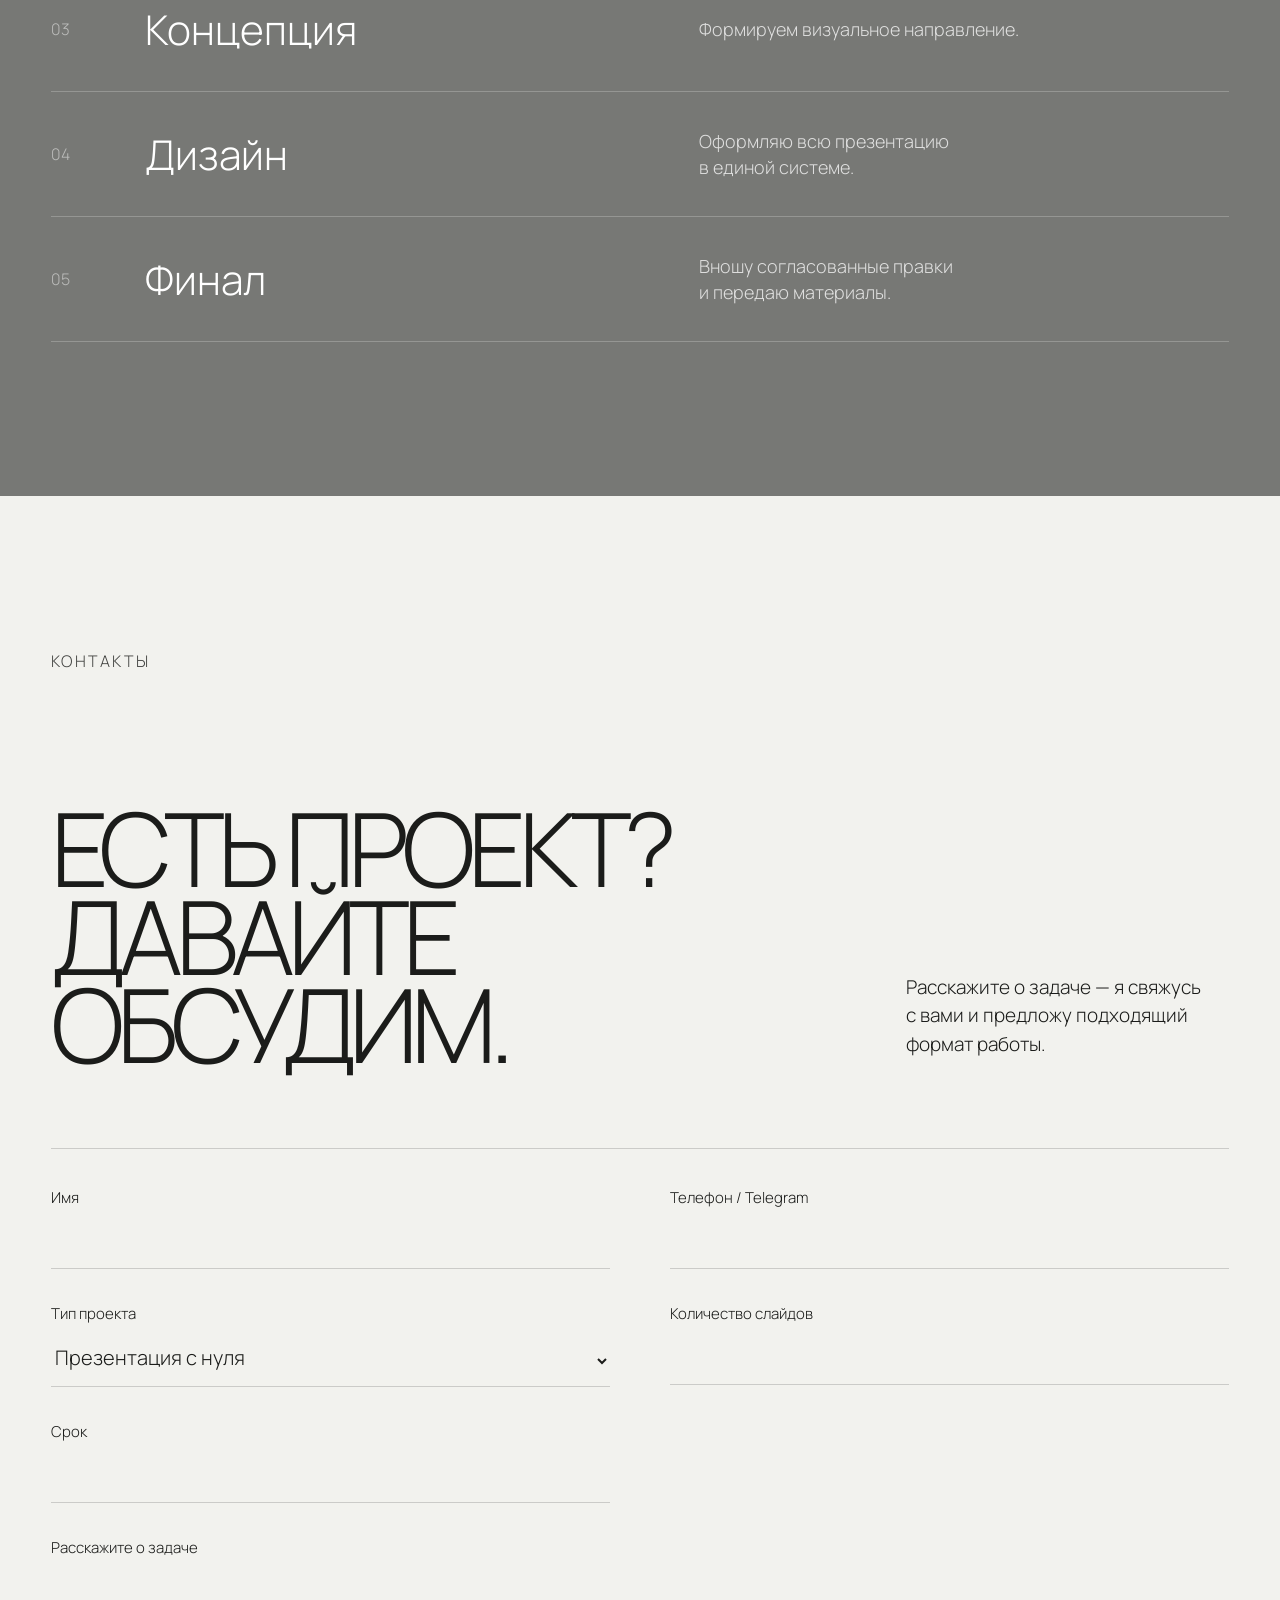
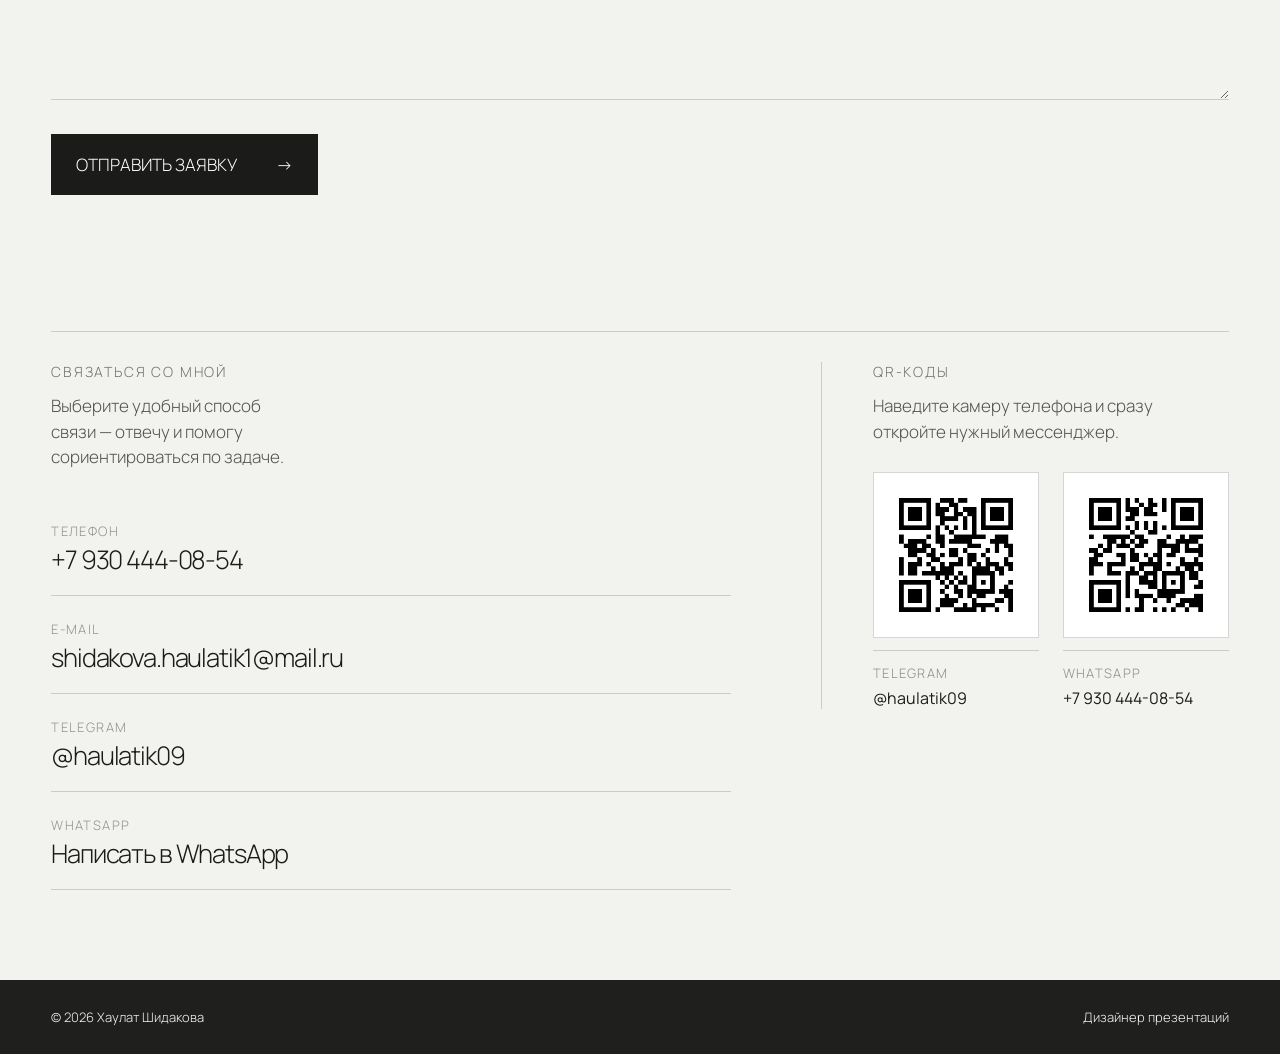
==== commit 178966fb: "Improve mobile client marquee layout" ====
--- a/index.html
+++ b/index.html
@@ -71,7 +71,7 @@
   <link rel="preconnect" href="https://fonts.gstatic.com" crossorigin>
   <link href="https://fonts.googleapis.com/css2?family=Manrope:wght@300;400;500;600&display=swap" rel="stylesheet">
   <link rel="preload" as="image" href="assetsportrait-main.png.png" fetchpriority="high" />
-  <link rel="stylesheet" href="styles.css?v=20261004-1605" />
+  <link rel="stylesheet" href="styles.css?v=20261005-2255" />
   <script src="https://code.iconify.design/iconify-icon/2.1.0/iconify-icon.min.js" defer></script>
   <script src="script.js?v=20261004-1325" defer></script>
 </head>
@@ -207,26 +207,25 @@
       </div>
       <div class="clients-marquee" aria-label="Логотипы клиентов">
         <div class="clients-track">
-
           <div class="clients-set">
-            <img src="client-anastasia-sutygina.png.png?v=20261004-1605" alt="Anastasia Sutygina" />
-            <img src="client-system-accountant.png.png?v=20261004-1605" alt="Системный бухгалтер" />
-            <img src="client-profit-club.png.png?v=20261004-1605" alt="Клуб Профит" />
-            <img src="client-skolkovo.png.png?v=20261004-1605" alt="Сколково" />
-            <img src="client-worldbuilding.png.png?v=20261004-1605" alt="Worldbuilding" />
-            <img src="client-school-accountants.png.png?v=20261004-1605" alt="Школа бухгалтеров Ольги Красновой" />
-            <img src="client-furshetnye-resheniya.png.svg?v=20261004-1605" alt="Фуршетные решения" />
-            <img src="client-nextera.png.png?v=20261004-1605" alt="Nextera" />
+            <span class="client-logo"><img src="client-anastasia-sutygina.png.png?v=20261005-2255" alt="Anastasia Sutygina" /></span>
+            <span class="client-logo"><img src="client-system-accountant.png.png?v=20261005-2255" alt="Системный бухгалтер" /></span>
+            <span class="client-logo"><img src="client-profit-club.png.png?v=20261005-2255" alt="Клуб Профит" /></span>
+            <span class="client-logo"><img src="client-skolkovo.png.png?v=20261005-2255" alt="Сколково" /></span>
+            <span class="client-logo"><img src="client-worldbuilding.png.png?v=20261005-2255" alt="Worldbuilding" /></span>
+            <span class="client-logo"><img src="client-school-accountants.png.png?v=20261005-2255" alt="Школа бухгалтеров Ольги Красновой" /></span>
+            <span class="client-logo"><img src="client-furshetnye-resheniya.png.svg?v=20261005-2255" alt="Фуршетные решения" /></span>
+            <span class="client-logo"><img src="client-nextera.png.png?v=20261005-2255" alt="Nextera" /></span>
           </div>
           <div class="clients-set" aria-hidden="true">
-            <img src="client-anastasia-sutygina.png.png?v=20261004-1605" alt="" />
-            <img src="client-system-accountant.png.png?v=20261004-1605" alt="" />
-            <img src="client-profit-club.png.png?v=20261004-1605" alt="" />
-            <img src="client-skolkovo.png.png?v=20261004-1605" alt="" />
-            <img src="client-worldbuilding.png.png?v=20261004-1605" alt="" />
-            <img src="client-school-accountants.png.png?v=20261004-1605" alt="" />
-            <img src="client-furshetnye-resheniya.png.svg?v=20261004-1605" alt="" />
-            <img src="client-nextera.png.png?v=20261004-1605" alt="" />
+            <span class="client-logo"><img src="client-anastasia-sutygina.png.png?v=20261005-2255" alt="" /></span>
+            <span class="client-logo"><img src="client-system-accountant.png.png?v=20261005-2255" alt="" /></span>
+            <span class="client-logo"><img src="client-profit-club.png.png?v=20261005-2255" alt="" /></span>
+            <span class="client-logo"><img src="client-skolkovo.png.png?v=20261005-2255" alt="" /></span>
+            <span class="client-logo"><img src="client-worldbuilding.png.png?v=20261005-2255" alt="" /></span>
+            <span class="client-logo"><img src="client-school-accountants.png.png?v=20261005-2255" alt="" /></span>
+            <span class="client-logo"><img src="client-furshetnye-resheniya.png.svg?v=20261005-2255" alt="" /></span>
+            <span class="client-logo"><img src="client-nextera.png.png?v=20261005-2255" alt="" /></span>
           </div>
         </div>
       </div>
--- a/styles.css
+++ b/styles.css
@@ -715,16 +715,56 @@
   display:flex;
   align-items:center;
   width:max-content;
-  padding:24px 0;
-  animation:clientsMarquee 24s linear infinite;
+  padding:28px 0;
+  animation:clientsMarquee 34s linear infinite;
   will-change:transform;
 }
-.clients-track img{
+.clients-set{
+  display:flex;
+  align-items:center;
+  gap:72px;
+  padding-right:72px;
+  flex:0 0 auto;
+}
+.clients-set img{
   display:block;
   width:auto;
+  height:72px;
+  max-width:250px;
+  object-fit:contain;
+  flex:0 0 auto;
+}
+.clients-set img[alt="Anastasia Sutygina"],
+.clients-set img[src*="client-anastasia"]{
+  height:58px;
+}
+.clients-set img[alt="Системный бухгалтер"],
+.clients-set img[src*="client-system-accountant"]{
+  height:76px;
+}
+.clients-set img[alt="Клуб Профит"],
+.clients-set img[src*="client-profit-club"]{
   height:78px;
-  max-width:none;
-  flex:0 0 auto;
+}
+.clients-set img[alt="Сколково"],
+.clients-set img[src*="client-skolkovo"]{
+  height:82px;
+}
+.clients-set img[alt="Worldbuilding"],
+.clients-set img[src*="client-worldbuilding"]{
+  height:66px;
+}
+.clients-set img[alt="Школа бухгалтеров Ольги Красновой"],
+.clients-set img[src*="client-school-accountants"]{
+  height:70px;
+}
+.clients-set img[alt="Фуршетные решения"],
+.clients-set img[src*="client-furshetnye-resheniya"]{
+  height:70px;
+}
+.clients-set img[alt="Nextera"],
+.clients-set img[src*="client-nextera"]{
+  height:64px;
 }
 .clients-marquee:hover .clients-track{animation-play-state:paused}
 @keyframes clientsMarquee{
@@ -745,5 +785,14 @@
   .clients-head{padding-bottom:30px}
   .clients-title{font-size:clamp(30px,10vw,48px)}
   .clients-track{padding:18px 0}
-  .clients-track img{height:64px}
-}
+  .clients-set{gap:42px;padding-right:42px}
+  .clients-set img{height:54px;max-width:190px}
+  .clients-set img[src*="client-anastasia"]{height:44px}
+  .clients-set img[src*="client-system-accountant"]{height:58px}
+  .clients-set img[src*="client-profit-club"]{height:60px}
+  .clients-set img[src*="client-skolkovo"]{height:62px}
+  .clients-set img[src*="client-worldbuilding"]{height:50px}
+  .clients-set img[src*="client-school-accountants"]{height:54px}
+  .clients-set img[src*="client-furshetnye-resheniya"]{height:54px}
+  .clients-set img[src*="client-nextera"]{height:50px}
+}
